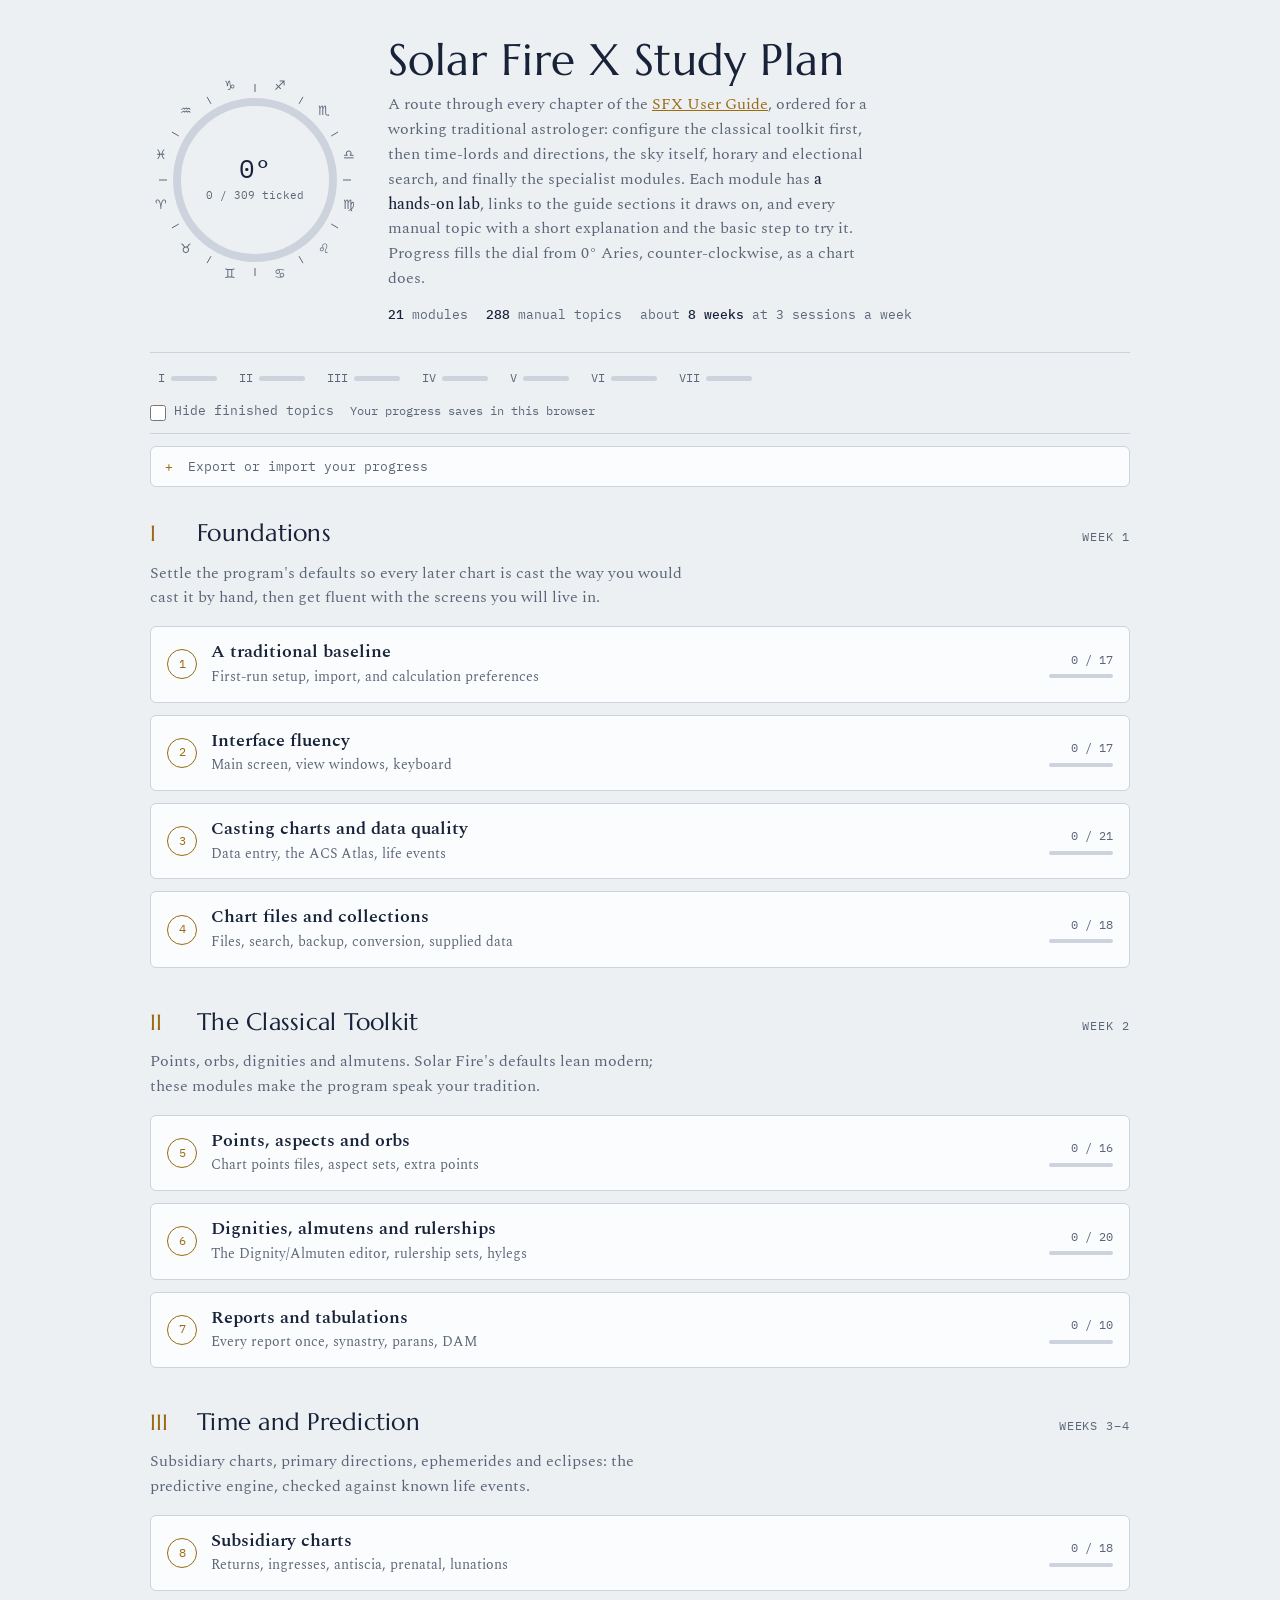
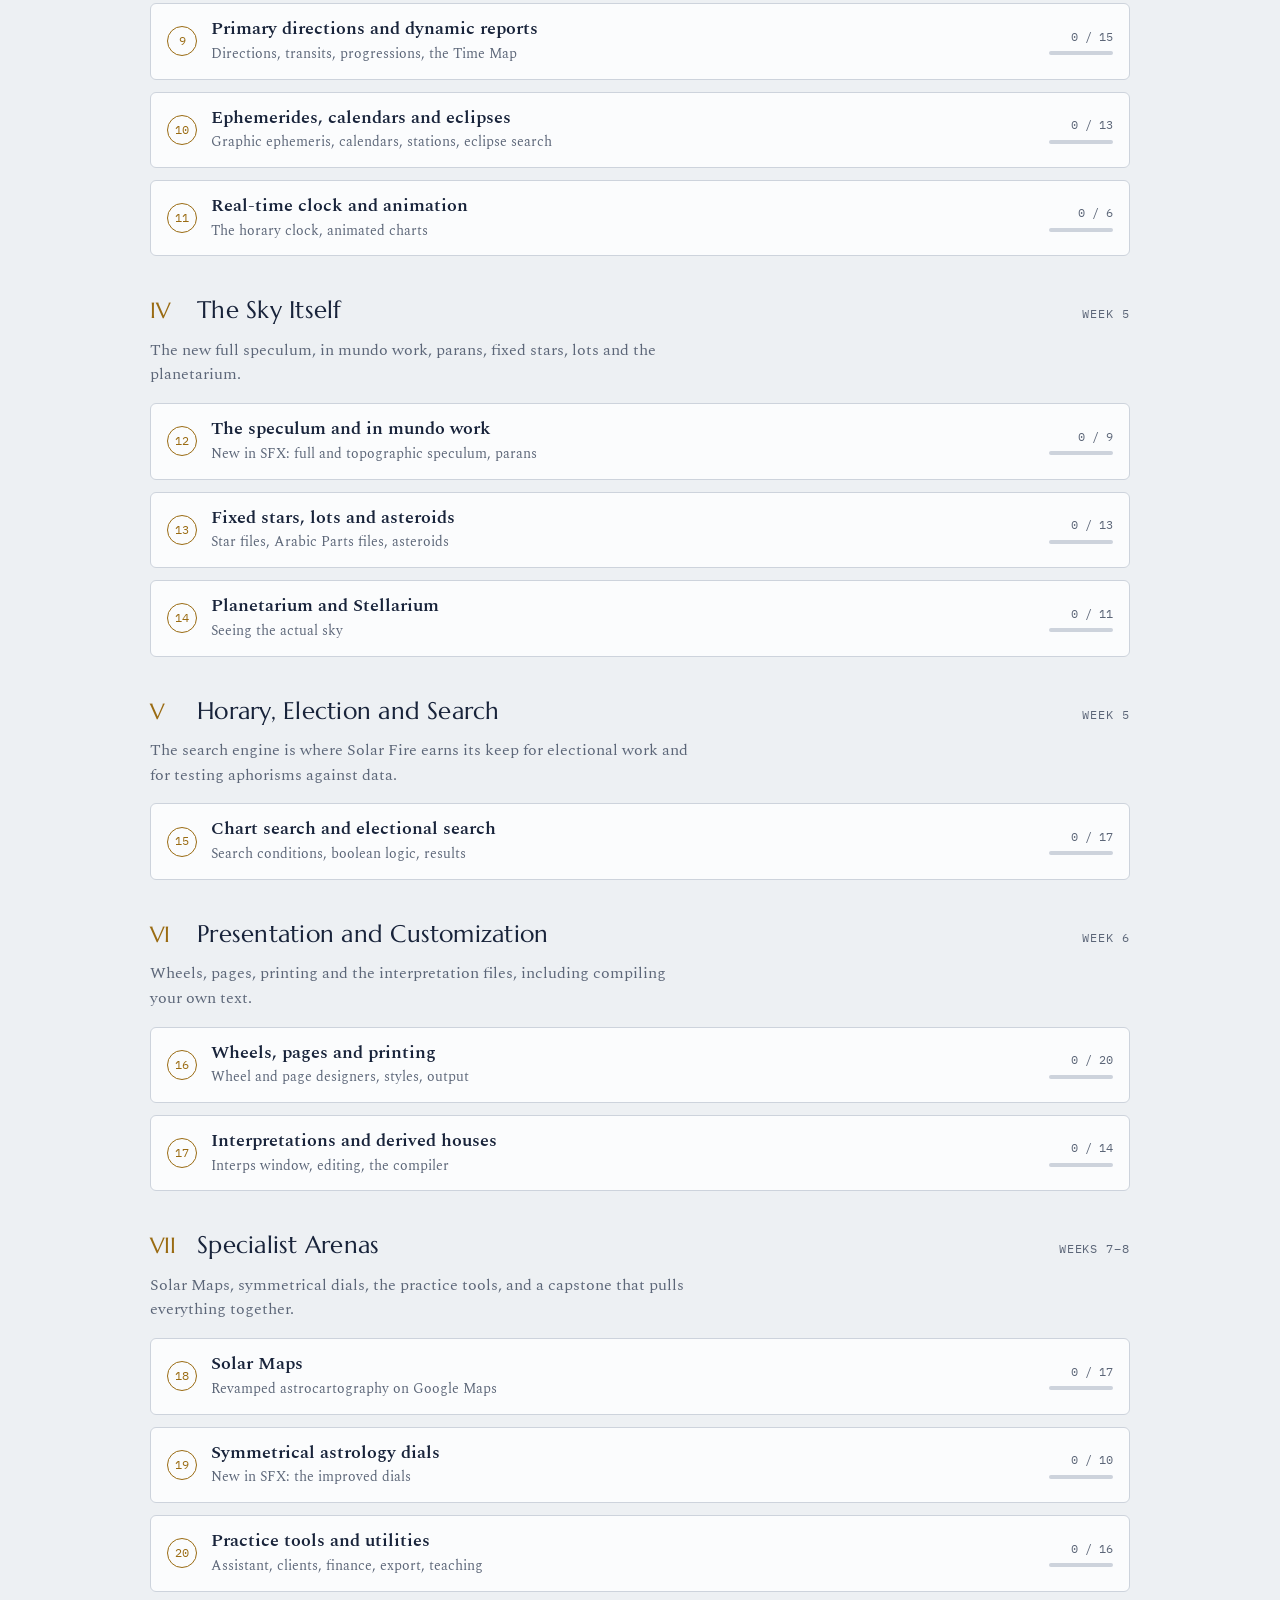
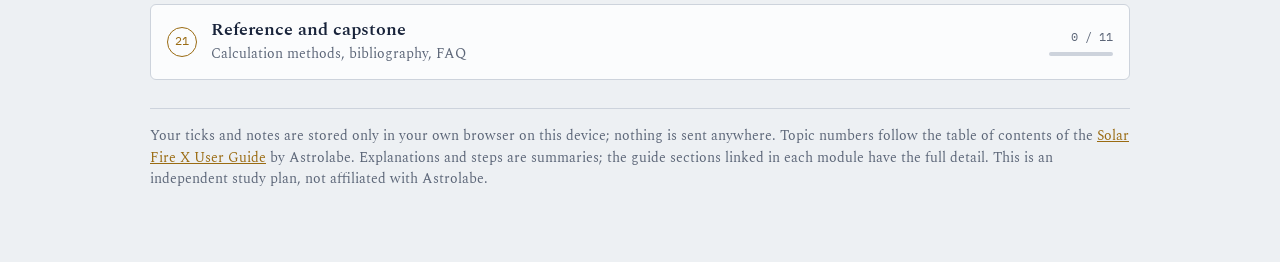
==== index.html @ 70c494f9 "Multi-select works via Cmd-click on Mac; add Speculum menu path Co-Authored-By: Claude Opus 5.5 <nor" ====
<!doctype html>
<html lang="en">
<head>
<meta charset="utf-8">
<meta name="viewport" content="width=device-width,initial-scale=1,viewport-fit=cover">
<meta name="description" content="A 21-module route through every chapter of the Solar Fire X manual, ordered for traditional astrologers, with labs and tick-off progress.">
<link rel="canonical" href="https://aamanlamba.github.io/solar-fire-x-study/">
<meta property="og:type" content="website">
<meta property="og:site_name" content="Solar Fire X Study Plan">
<meta property="og:title" content="Solar Fire X Study Plan">
<meta property="og:description" content="Every chapter of the Solar Fire X manual in 21 modules, ordered for traditional astrologers, with hands-on labs, a short explanation and the basic step for every topic, and tick-off progress.">
<meta property="og:url" content="https://aamanlamba.github.io/solar-fire-x-study/">
<meta property="og:image" content="https://aamanlamba.github.io/solar-fire-x-study/og-image.png">
<meta property="og:image:width" content="1200">
<meta property="og:image:height" content="630">
<meta property="og:image:alt" content="Solar Fire X Study Plan: a zodiac progress dial beside the title, with 21 modules, 7 phases, about 8 weeks.">
<meta name="twitter:card" content="summary_large_image">
<meta name="twitter:title" content="Solar Fire X Study Plan">
<meta name="twitter:description" content="Every chapter of the Solar Fire X manual in 21 modules, ordered for traditional astrologers, with hands-on labs, a short explanation and the basic step for every topic, and tick-off progress.">
<meta name="twitter:image" content="https://aamanlamba.github.io/solar-fire-x-study/og-image.png">
<title>Solar Fire X Study Plan</title>
<link rel="preconnect" href="https://fonts.googleapis.com">
<link rel="stylesheet" href="https://fonts.googleapis.com/css2?family=Marcellus&family=Spectral:ital,wght@0,400;0,500;0,600;1,400&family=IBM+Plex+Mono:wght@400;500&display=swap">
<style>
/* Layout: an observatory logbook. A dial header (progress shown as degrees of the zodiac), then seven phases of module cards, each with its lab and manual topics to tick. */
:root{
  --bg:#EDF0F3; --surface:#FBFCFD; --ink:#18233A; --muted:#5C6678; --line:#CDD3DC;
  --brass:#9A6B12; --brass-soft:#F2E6CC; --done:#2F6B4F; --done-soft:#DCEDE3;
  --f-display:"Marcellus","Cinzel","Trajan Pro",Georgia,serif;
  --f-body:"Spectral",Georgia,"Times New Roman",serif;
  --f-mono:"IBM Plex Mono",ui-monospace,Menlo,monospace;
}
@media (prefers-color-scheme: dark){:root:not([data-theme="light"]){
  --bg:#111724; --surface:#182033; --ink:#E4E8F0; --muted:#97A1B3; --line:#2B3650;
  --brass:#D9A84A; --brass-soft:#3A3020; --done:#6CC49A; --done-soft:#1D3A2E; color-scheme:dark}}
:root[data-theme="dark"]{
  --bg:#111724; --surface:#182033; --ink:#E4E8F0; --muted:#97A1B3; --line:#2B3650;
  --brass:#D9A84A; --brass-soft:#3A3020; --done:#6CC49A; --done-soft:#1D3A2E; color-scheme:dark}
*{box-sizing:border-box}
body{background:var(--bg);color:var(--ink);font-family:var(--f-body);font-size:16px;line-height:1.55;
  padding-left:max(16px,env(safe-area-inset-left,0px));padding-right:max(16px,env(safe-area-inset-right,0px));padding-block:28px 64px}
.wrap{max-width:980px;margin:0 auto;display:grid;gap:28px}
a{color:var(--brass)}
a:focus-visible,button:focus-visible,input:focus-visible,textarea:focus-visible,summary:focus-visible{outline:2px solid var(--brass);outline-offset:2px}
header.top{display:grid;grid-template-columns:auto 1fr;gap:28px;align-items:center}
@media (max-width:640px){header.top{grid-template-columns:1fr;justify-items:center;text-align:center}}
h1{font-family:var(--f-display);font-weight:400;font-size:clamp(30px,5vw,44px);line-height:1.1;margin:0 0 8px;text-wrap:balance;letter-spacing:.01em}
.lede{margin:0;color:var(--muted);max-width:60ch}
.lede strong{color:var(--ink);font-weight:500}
.dial{width:210px;height:210px;flex:none}
.dial text{font-family:var(--f-mono);fill:var(--ink)}
.dial .glyph{font-family:"Segoe UI Symbol","Apple Symbols","Noto Sans Symbols",var(--f-body);font-size:13px;fill:var(--muted)}
.meta{display:flex;flex-wrap:wrap;gap:8px 18px;margin-top:14px;font-family:var(--f-mono);font-size:12.5px;color:var(--muted)}
@media (max-width:640px){.meta{justify-content:center}}
.meta b{color:var(--ink);font-weight:500}
.toolbar{display:flex;flex-wrap:wrap;gap:10px;align-items:center;justify-content:space-between;border-top:1px solid var(--line);border-bottom:1px solid var(--line);padding-block:12px}
.phasebars{display:flex;flex-wrap:wrap;gap:6px}
.pb{display:flex;align-items:center;gap:6px;font-family:var(--f-mono);font-size:11.5px;color:var(--muted);text-decoration:none;padding:4px 8px;border-radius:4px}
.pb:hover{background:var(--surface)}
.pb .bar{width:46px;height:5px;background:var(--line);border-radius:3px;overflow:hidden}
.pb .bar i{display:block;height:100%;background:var(--brass);width:0}
.switch{display:flex;align-items:center;gap:8px;font-family:var(--f-mono);font-size:12.5px;color:var(--muted);cursor:pointer}
.switch input{accent-color:var(--brass);width:16px;height:16px}
.status{font-family:var(--f-mono);font-size:11.5px;color:var(--muted)}
section.phase{display:grid;gap:12px}
.phase-head{display:flex;align-items:baseline;gap:12px;flex-wrap:wrap}
.phase-head .roman{font-family:var(--f-display);color:var(--brass);font-size:22px;min-width:1.6em}
.phase-head h2{font-family:var(--f-display);font-weight:400;font-size:24px;margin:0;letter-spacing:.01em}
.phase-head .weeks{font-family:var(--f-mono);font-size:11.5px;color:var(--muted);text-transform:uppercase;letter-spacing:.08em;margin-left:auto}
.phase-intro{margin:-4px 0 4px;color:var(--muted);max-width:68ch}
details.mod{background:var(--surface);border:1px solid var(--line);border-radius:6px}
details.mod[data-complete="1"]{border-color:color-mix(in srgb,var(--done) 45%,var(--line))}
summary{list-style:none;cursor:pointer;display:grid;grid-template-columns:auto 1fr auto;gap:14px;align-items:center;padding:14px 16px}
summary::-webkit-details-marker{display:none}
.num{font-family:var(--f-mono);font-size:12px;color:var(--brass);border:1px solid var(--brass);border-radius:50%;width:30px;height:30px;display:grid;place-items:center}
details[data-complete="1"] .num{background:var(--done);border-color:var(--done);color:var(--surface)}
.stitle{min-width:0}
.stitle h3{margin:0;font-size:17.5px;font-weight:600;line-height:1.3}
.stitle p{margin:2px 0 0;font-size:14px;color:var(--muted)}
.count{font-family:var(--f-mono);font-size:12px;color:var(--muted);white-space:nowrap;text-align:right}
.count .mini{display:block;width:64px;height:4px;background:var(--line);border-radius:2px;margin-top:5px;overflow:hidden;margin-left:auto}
.count .mini i{display:block;height:100%;background:var(--done);width:0}
.body{padding:0 16px 18px 60px;display:grid;gap:16px}
@media (max-width:560px){.body{padding-left:16px}}
.why{margin:0;max-width:68ch}
.lab{background:var(--brass-soft);border-radius:5px;padding:12px 14px;display:grid;grid-template-columns:auto 1fr;gap:10px;align-items:start}
.lab input{margin-top:5px}
.lab .lt{font-family:var(--f-mono);font-size:11px;letter-spacing:.1em;text-transform:uppercase;color:var(--brass);display:block;margin-bottom:2px}
.lab label{cursor:pointer}
.guide{display:grid;gap:6px}
.guide .lt{font-family:var(--f-mono);font-size:11px;letter-spacing:.1em;text-transform:uppercase;color:var(--muted)}
.guide ul{list-style:none;margin:0;padding:0;display:flex;flex-wrap:wrap;gap:6px 8px}
.guide a{display:inline-flex;gap:6px;align-items:baseline;font-size:14px;color:var(--ink);text-decoration:none;border:1px solid var(--line);border-radius:4px;padding:3px 9px;background:var(--bg)}
.guide a:hover{border-color:var(--brass);color:var(--brass)}
.guide a .gn{font-family:var(--f-mono);font-size:11px;color:var(--brass)}
.topics{list-style:none;margin:0;padding:0;columns:2 360px;column-gap:32px}
.topics li{break-inside:avoid;display:grid;grid-template-columns:auto 1fr;gap:10px;align-items:start;padding:8px 0;border-top:1px solid var(--line)}
.topics .tt{font-weight:600;font-size:15px;line-height:1.35}
.topics .te{margin:3px 0 0;font-size:14.5px;line-height:1.45;color:var(--muted)}
.topics .ts{margin:5px 0 0;font-size:14px;line-height:1.45;color:var(--ink)}
.topics .ts b{font-family:var(--f-mono);font-weight:500;font-size:10.5px;letter-spacing:.1em;text-transform:uppercase;color:var(--brass);margin-right:6px}
.topics li[hidden]{display:none!important}
input[type=checkbox]{accent-color:var(--done);width:16px;height:16px;margin:4px 0 0;cursor:pointer;flex:none}
.topics .tn{font-family:var(--f-mono);font-size:11.5px;color:var(--muted);margin-right:6px;font-variant-numeric:tabular-nums}
.topics li.is-done .tt{color:var(--muted);text-decoration:line-through;text-decoration-color:var(--line)}
.topics li.is-done .te,.topics li.is-done .ts{opacity:.6}
.notes label{font-family:var(--f-mono);font-size:11px;letter-spacing:.1em;text-transform:uppercase;color:var(--muted);display:block;margin-bottom:4px}
.notes textarea{width:100%;min-height:64px;resize:vertical;font:inherit;font-size:15px;color:var(--ink);background:var(--bg);border:1px solid var(--line);border-radius:4px;padding:8px 10px}
.rowbtns{display:flex;gap:10px;flex-wrap:wrap}
button.ghost{font-family:var(--f-mono);font-size:12px;background:none;border:1px solid var(--line);color:var(--muted);border-radius:4px;padding:5px 10px;cursor:pointer}
button.ghost:hover{color:var(--ink);border-color:var(--muted)}
footer{color:var(--muted);font-size:14px;border-top:1px solid var(--line);padding-top:16px}
details.porter{background:var(--surface);border:1px solid var(--line);border-radius:6px;margin-top:-16px}
details.porter>summary{display:flex;gap:10px;align-items:center;padding:10px 14px;font-family:var(--f-mono);font-size:12.5px;color:var(--muted)}
details.porter>summary::before{content:"+";color:var(--brass);width:1em}
details.porter[open]>summary::before{content:"\2212"}
.porter-body{padding:4px 14px 16px;display:grid;gap:18px;grid-template-columns:repeat(auto-fit,minmax(260px,1fr))}
.porter-body h4{margin:0 0 4px;font-size:15px;font-weight:600}
.porter-body p{margin:0 0 10px;font-size:14px;color:var(--muted)}
.porter-body textarea{width:100%;min-height:72px;font-family:var(--f-mono);font-size:11.5px;color:var(--ink);background:var(--bg);border:1px solid var(--line);border-radius:4px;padding:8px;resize:vertical}
.porter-body input[type=file]{font-family:var(--f-mono);font-size:12px;color:var(--muted);max-width:100%}
button.solid{font-family:var(--f-mono);font-size:12px;background:var(--brass);border:1px solid var(--brass);color:var(--surface);border-radius:4px;padding:5px 12px;cursor:pointer}
.confirm{grid-column:1/-1;background:var(--brass-soft);border-radius:5px;padding:12px 14px;display:grid;gap:10px}
.confirm p{margin:0;color:var(--ink)}
.pmsg{grid-column:1/-1;font-family:var(--f-mono);font-size:12px;color:var(--done);min-height:1em;margin:0}
.pmsg.err{color:var(--brass)}
@media (prefers-reduced-motion:no-preference){.dial .arc{transition:stroke-dashoffset .6s ease}.mini i,.bar i{transition:width .4s ease}}
</style>
</head>
<body>

<div class="wrap">
  <header class="top">
    <svg class="dial" viewBox="0 0 210 210" role="img" aria-labelledby="dialT">
      <title id="dialT">Overall progress</title>
      <g id="ticks"></g>
      <circle cx="105" cy="105" r="78" fill="none" stroke="var(--line)" stroke-width="8"/>
      <circle class="arc" id="arc" cx="105" cy="105" r="78" fill="none" stroke="var(--brass)" stroke-width="8" stroke-linecap="butt"
        transform="matrix(-1 0 0 1 210 0)" stroke-dasharray="490.09" stroke-dashoffset="490.09"/>
      <text id="deg" x="105" y="103" text-anchor="middle" font-size="26">0°</text>
      <text id="cnt" x="105" y="124" text-anchor="middle" font-size="11" style="fill:var(--muted)">0 / 0</text>
    </svg>
    <div>
      <h1>Solar Fire X Study Plan</h1>
      <p class="lede">A route through every chapter of the <a href="https://alabe.com/SFXManual/index.html" target="_blank" rel="noopener">SFX User Guide</a>, ordered for a working traditional astrologer: configure the classical toolkit first, then time-lords and directions, the sky itself, horary and electional search, and finally the specialist modules. Each module has <strong>a hands-on lab</strong>, links to the guide sections it draws on, and every manual topic with a short explanation and the basic step to try it. Progress fills the dial from 0° Aries, counter-clockwise, as a chart does.</p>
      <div class="meta"><span><b id="mCount">21</b> modules</span><span><b id="tCount">0</b> manual topics</span><span>about <b>8 weeks</b> at 3 sessions a week</span></div>
    </div>
  </header>

  <div class="toolbar">
    <nav class="phasebars" id="phasebars" aria-label="Phases"></nav>
    <div style="display:flex;gap:16px;align-items:center;flex-wrap:wrap">
      <label class="switch" for="hideDone"><input type="checkbox" id="hideDone"> Hide finished topics</label>
      <span class="status" id="status">Loading saved progress…</span>
    </div>
  </div>

  <details class="porter" id="porter">
    <summary>Export or import your progress</summary>
    <div class="porter-body">
      <div>
        <h4>Export</h4>
        <p>Save your ticks and notes to a file, or copy them as text, to move them to another browser or device or keep a backup.</p>
        <div class="rowbtns"><button class="ghost" type="button" id="exFile">Download progress file</button><button class="ghost" type="button" id="exCopy">Copy as text</button></div>
        <textarea id="exText" readonly hidden aria-label="Progress as text"></textarea>
      </div>
      <div>
        <h4>Import</h4>
        <p>Choose a progress file, or paste progress text, from another browser.</p>
        <div style="display:grid;gap:10px">
          <input type="file" id="imFile" accept=".json,application/json,text/plain" aria-label="Choose a progress file">
          <textarea id="imText" placeholder="Or paste progress text here" aria-label="Paste progress text"></textarea>
          <div class="rowbtns"><button class="ghost" type="button" id="imLoad">Load pasted text</button></div>
        </div>
      </div>
      <div class="confirm" id="imConfirm" hidden>
        <p id="imSummary"></p>
        <div class="rowbtns"><button class="solid" type="button" id="imMerge">Merge with mine</button><button class="ghost" type="button" id="imReplace">Replace mine</button><button class="ghost" type="button" id="imCancel">Cancel</button></div>
      </div>
      <p class="pmsg" id="pmsg" role="status"></p>
    </div>
  </details>

  <main id="plan" style="display:grid;gap:36px"></main>

  <footer>Your ticks and notes are stored only in your own browser on this device; nothing is sent anywhere. Topic numbers follow the table of contents of the <a href="https://alabe.com/SFXManual/index.html" target="_blank" rel="noopener">Solar Fire X User Guide</a> by Astrolabe. Explanations and steps are summaries; the guide sections linked in each module have the full detail. This is an independent study plan, not affiliated with Astrolabe.</footer>
</div>

<script>
const BASE="https://alabe.com/SFXManual/";
// Guide sections, keyed by manual number
const SECTIONS={"2.3":["Encyclopedia","encyclopedia"],"3.1":["Installing Solar Fire","installing_solar_fire"],"3.2":["Importing Charts, Files and Settings","importing_charts_files_and_settings"],"3.3":["Finding Your Way Around Solar Fire","finding_your_way_around_solar_fire"],"4.2":["Casting a New Chart","casting_a_new_chart"],"4.3":["Places: Using the ACS Atlas","using_the_acs_atlas"],"4.4":["Viewing Charts, Grids and Pages","viewing_charts_grids_and_pages"],"4.5":["Using the View Chart Window","using_the_view_screen_features"],"4.6":["Manipulating Calculated Charts","manipulating_calculated_charts"],"4.7":["Saving Charts to a File","saving_charts_to_a_file"],"4.8":["Retrieving Charts From a File","retrieving_charts_from_a_file"],"4.9":["Manipulating Charts in Files","manipulating_charts_in_files"],"4.10":["Using the File Manager","using_the_file_manager"],"4.11":["Generating Chart Reports and Tabulations","generating_chart_reports"],"4.12":["Printing from Solar Fire","printing_from_solar_fire"],"4.13":["Changing Chart Options","changing_chart_options"],"4.14":["Working with Life Events","working_with_life_events"],"4.15":["Casting Subsidiary Charts","casting_subsidiary_charts"],"4.16":["Backing Up and Restoring Chart Files","backing_up_and_restoring_chart_files"],"4.17":["Entering Angles","entering_angles"],"5.1":["Using Calendars","using_calendars"],"5.2":["Using Dynamic Reports and Time Maps","using_dynamic_reports_and_time_maps"],"5.3":["Using the Graphic Ephemeris","using_the_graphic_ephemeris"],"5.4":["Real Time Clock and Animation","real_time_clock_and_animation"],"5.5":["Searching for Eclipses","searching_for_eclipses"],"6.1":["The Interps Menu","interps_menu"],"6.2":["Changing the Interpretation File","changing_the_interpretations_file"],"6.3":["Viewing Interpretations","viewing_interpretations"],"6.4":["Interpretations Reports","sending_an_interpretations_report_to_a_word_processor"],"6.5":["Editing Interpretations","editing_interpretations"],"7.1":["Appointments Manager","appointments_manager"],"7.2":["Teachers and Students","teachers_and_students"],"7.3":["Emailing Charts","emailing_charts"],"8.1":["Using Birthday Reminders","using_birthday_reminders"],"8.2":["Sabian Symbols","sabian_symbols"],"8.3":["Using the Astrologer's Assistant","using_the_astrologers_assistant_"],"8.4":["Generating an Ephemeris Listing","generating_an_ephemeris_listing_"],"8.5":["The Speculum","the-speculum"],"8.6":["Astrology and Finance","astrology_and_finance"],"8.7":["Viewing the Planetarium","viewing_the_planetarium"],"8.8":["Viewing Stellarium","viewing_stellarium"],"9.1":["Copying, Publishing and Sending Graphics","copying_publishing_and_sending_graphics"],"9.2":["Wheel Styles and Page Layouts","wheel_styles_and_page_layouts"],"9.3":["Changing Page Object Properties","editing_properties_of_objects_on_the_page"],"9.4":["Importing and Exporting Chart Files","converting_chart_files"],"9.5":["Chart Search and Electional Search","chart_search_and_electional_search"],"9.6":["Editing a Wheel Design File","editing_a_wheel_design_file"],"9.7":["Editing a Page Design File","editing_a_page_design_file"],"9.8":["Using the Utilities Menu","using_the_utilities_menu"],"9.9":["Viewing Astro-Locality Maps","viewing_astrolocality_maps"],"9.10":["Exporting Data to Text Files","exporting_data_to_text_files"],"9.11":["Interpretations Compiler","interpretations_compiler"],"9.12":["Format of the Orbital Elements File","format_of_the_orbital_elements_file"],"9.13":["Solar Maps","solar-maps"],"9.14":["Symmetrical Astrology","symmetrical-astrology"],"10.1":["Changing Preferences","changing_preferences"],"10.2":["Editing a Chart Points File","editing_a_chart_points_file"],"10.3":["Editing an Aspect Set","editing_an_aspect_set"],"10.4":["Editing a Color File","editing_a_color_file"],"10.5":["Changing Rulerships and Weightings","changing_rulerships_and_weightings"],"10.6":["Editing a User Defined Points File","editing_a_user_defined_points_file"],"10.7":["Editing an Extra Dynamic Points File","editing_an_extra_dynamic_points_file"],"10.8":["Editing an Extra Ring Points File","editing_an_extra_ring_points_file"],"10.9":["Editing an Asteroid File","editing_an_asteroid_file"],"10.10":["Editing an Arabic Parts File","editing_an_arabic_parts_file"],"10.11":["Editing a Fixed Stars File","editing_a_fixed_stars_file"],"10.12":["Editing a Dignity/Almuten File","editing_a_dignityalmuten_file"],"11.1":["Symbols and Abbreviations","symbols_abbreviations_"],"11.2":["Technical Details","technical_details"],"11.3":["Text and Data Supplied","text_and_data_supplied_with_solar_fire"],"11.4":["Bibliography","bibliography_"],"11.5":["Version Changes","version_changes"],"12.1":["FAQ: Missing midpoints in the dial","midpoints_are_missing_in_my_dial"],"12.3":["FAQ: Displaying all three Liliths","how_do_i_display_all_three_liliths"],"12.5":["FAQ: Search for declinations","search_for_declinations"]};
// For each guide page: e = what it is, s = the basic step
const NOTES={"first_run_setup_tasks":{"e":"On first launch SFX offers to check for updates and import charts and settings from an earlier version.","s":"Accept the prompts on first run. To do them later: Help > Visit Website for updates; Utilities > Import Charts, Files, and Settings."},"presetting_calculation_options":{"e":"Less common options (node type, parallax, Part of Fortune, progression and primary direction rates, Vulcan) live in Preferences, not the chart entry dialog.","s":"Preferences > Edit Settings, then review the Calculations, Progs/Dirns and Zodiac tabs before casting charts."},"setting_the_default_place":{"e":"The default place drives the Event Chart preview on the main screen and is the first guess when relocating charts.","s":"Click the Place box on the Date and Place bar of the main screen and pick a favorite place or look one up in the atlas."},"where_to_import_from":{"e":"The import dialog lists earlier Solar Fire installations it finds, and can also import from a zip file or another folder.","s":"Utilities > Import Charts, Files, and Settings; pick a source in Where to import from, or use Zip File Browse / Folder Browse. If the old files are in OneDrive or iCloud, first right-click the folder in Finder and choose Always Keep on This Device, or the import hangs at 0%."},"what_to_import":{"e":"Choose which kinds of files to bring across (chart files, settings, aspect sets, page designs and so on); each is marked for all users or advanced users.","s":"In the import dialog, click items in What to import individually, or use All On / All Off."},"import_options":{"e":"Decides what happens when an imported file has the same name as an existing one, such as renaming and keeping both.","s":"In the import dialog choose an import option; to treat items differently, import them one at a time with their own option."},"calculations":{"e":"The tab holding node type, Black Moon type, Part of Fortune formula, correction factors, void-of-course rule, Vulcan and polar MC handling.","s":"Preferences > Edit Settings > Calculations tab."},"lunar_node_type":{"e":"Choose true node (actual position) or mean node (smoothed formula) for every chart.","s":"Preferences > Edit Settings > Calculations tab > Lunar Node Type."},"part_of_fortune_type":{"e":"Choose the Fortune formula; 'Different Day/Night' reverses Sun and Moon for night charts, as in the ancient texts.","s":"Preferences > Edit Settings > Calculations tab > Part of Fortune Type. Applies to charts opened or cast afterwards."},"optional_correction_factors":{"e":"Turn on geocentric correction to latitude and parallax correction to the Moon (topocentric Moon).","s":"Preferences > Edit Settings > Calculations tab > Optional Correction Factors."},"void_of_course":{"e":"Sets which planets count when deciding if the Moon is void of course: modern (outer planets included) or traditional options.","s":"Preferences > Edit Settings > Calculations tab > Void Of Course; pick the rule that matches your practice."},"zodiac":{"e":"Default zodiac (tropical or a sidereal ayanamsa) and how it is applied to new charts.","s":"Preferences > Edit Settings > Zodiac tab."},"houses":{"e":"Default house system, how Asc/MC are shown, composite chart houses and when the default house system applies.","s":"Preferences > Edit Settings > Houses tab."},"places":{"e":"Favorite places, the current default place, timezone lookup at startup and which atlas to use.","s":"Preferences > Edit Settings > Places tab."},"saving_and_restoring_settings":{"e":"All program settings live in SOLFIREX.INI; you can save the current settings or restore the last saved ones at any time.","s":"Preferences > Save Settings to store them; Preferences > Restore Settings to go back to the last saved state."},"save_settings_on_exit":{"e":"When ticked, any settings you change are saved automatically when you quit.","s":"Preferences > Save Settings on Exit (a check mark shows it is on)."},"solar_fires_main_screen":{"e":"The main screen has a menu, toolbar, Date and Place bar, Current Settings panel, Current Chart Preview, Calculated Charts list and Planet bar.","s":"Identify each part on your screen; parts can be turned on or off from the Preferences menu."},"current_settings":{"e":"Shows the active points file, aspect set, zodiac and colors, and is a shortcut for changing them.","s":"On the main screen click any line in the Current Settings panel (e.g. Displayed Points) to choose a different file."},"calculated_charts":{"e":"The charts ready to use in this session; everything you view or report on is picked from here.","s":"Click a chart to make it current; Cmd-click to add more, or Cmd+A for all. On the Mac only the last-clicked chart shows a highlight, but the others are selected too."},"planet_bar":{"e":"Live positions of the ten main bodies plus lunar phase and eclipse information; retrograde planets show in red.","s":"Look along the bottom of the main screen; click a planet for more detail."},"shortcut_keys":{"e":"Function-key shortcuts for frequent commands: F2 new chart, F3 open chart, F4 progressed, F5 returns and ingresses, F6 harmonic, and more; Esc closes most windows.","s":"Try F2, F3 and F4 from the main screen (hold fn on a Mac keyboard), and Esc to leave the View Chart window. On the Mac, trust the shortcut shown beside each menu item over the guide."},"viewing_multiwheels_and_synastry_grids":{"e":"Dual wheels, bi- to quinqui-wheels and synastry grids show two or more charts together.","s":"View > BiWheel (or TriWheel, Synastry Grid…), then assign a chart to each position in the Chart Selection screen."},"viewing_a_single_chart_or_grid":{"e":"Any calculated chart can be shown as a wheel, an aspect grid, or both on one page.","s":"Select a chart in Calculated Charts, then View > Current Chart (or double-click it, or Opt+Cmd+C); View > Current Grid for the grid."},"viewing_pages":{"e":"Pages are free-form layouts combining charts and data that the standard views cannot show.","s":"View > Page Style Browser, choose a page layout, click OK and select the charts it needs."},"shortcuts_for_viewing_multiple_wheels_or_charts":{"e":"Selecting several charts first lets you open them all, or a biwheel, without extra selection screens.","s":"Select several charts in Calculated Charts, then View > Current Chart (Opt+Cmd+C) or View > BiWheel (Cmd+F2). Cmd-click selects several charts even though only the last one looks highlighted."},"view_menu":{"e":"Sets which page style each View menu item opens, so your preferred layout appears automatically.","s":"Preferences > Edit Settings > View tab; pick a page style for Current Chart, BiWheel and the others."},"using_the_page_topic_index":{"e":"The Page Style Browser lists every wheel and page layout by topic; you can preview, open, edit, or add your own categories.","s":"View > Page Style Browser; right-click (two-finger click on a Mac) a category to add or rename one; Edit… opens the Page Designer."},"adjusting_a_chart_to_a_new_time_or_date":{"e":"Rectify Assist steps a natal or event chart's date, time or angles while you watch the wheel change.","s":"In View Chart click Rectify, then use the arrows beside Date and Time, setting the step in Time Step Interval."},"entering_a_date":{"e":"Dates can be typed in almost any format and are converted on leaving the box; spin buttons step day, month or year.","s":"In New Chart Data Entry type the date, or use the three spin buttons to the right of the Date box."},"using_view_screen_buttons":{"e":"The View Chart window's buttons change charts, wheel style, aspects, points and more without leaving the display.","s":"In View Chart use Charts to swap charts and Wheel Style to change the wheel; ReDraw after changes."},"editing_the_toolbar_buttons":{"e":"The toolbar can be customized by adding, removing and reordering buttons.","s":"Preferences > Edit Toolbar (or double-click a blank part of the toolbar); select a button and click Add."},"direct_access_to_the_chart_opt":{"e":"Right-clicking a displayed page opens the Chart Options menu without returning to the main screen.","s":"In View Chart, right-click (two-finger click on a Mac) the page, change an option, then click ReDraw."},"viewing_panels_on_the_main_screen":{"e":"Toolbar, Date and Place bar, Current Settings panel and Planet bar can each be shown or hidden.","s":"Toggle each panel from the Preferences menu."},"casting_an_instant_chart_for_here_and_now":{"e":"Casts a chart for this moment at your default place, ideal for horary questions.","s":"In New Chart Data Entry click Now for the current time; click Restore to fill in the default place."},"the_new_chart_data_entry_dialog_box":{"e":"The dialog where natal or event details and chart options are entered; it opens pre-filled with the last chart or the default place.","s":"Chart > New (F2)."},"presetting_calculation_options2_":{"e":"Node type, Part of Fortune formula and similar options cannot be set in New Chart Data Entry, so set them before casting.","s":"Preferences > Edit Settings > Calculations."},"selecting_a_house_system":{"e":"Choose the house system for this chart; the startup default is set in Preferences.","s":"In New Chart Data Entry pick from the House System drop-down."},"entering_location_details":{"e":"Place, country or state, time zone, latitude and longitude, typed by hand or filled in from the atlas.","s":"Tick Auto Lookup and type the place name; Restore fills the default place; the Place drop-down lists recent and favorite places."},"selecting_an_event_type":{"e":"Labels a chart (natal, event, horary and so on) instead of 'Unspecified'; other parts of SFX use the label to show information appropriately.","s":"In New Chart Data Entry choose from the Event Type drop-down."},"entering_a_source_description":{"e":"A short note explaining the source rating, such as 'Birth certificate'.","s":"Type it in the Data Source box of New Chart Data Entry."},"entering_a_time_zone":{"e":"Accepts standard zone abbreviations, an offset from UT, Local Mean Time or Local Apparent Time.","s":"Click Zone to pick from the Time Zone Selection screen, or type an abbreviation or UT offset into the Zone box."},"using_the_acs_atlas":{"e":"The built-in ACS Atlas finds places with their historical time-zone and daylight-saving changes.","s":"In New Chart Data Entry click Place, find the location in the ACS Atlas dialog, then OK to copy it back."},"selecting_a_coordinate_system":{"e":"Geocentric or heliocentric positions; heliocentric planets are placed on geocentric houses unless you choose the neutral 0° Aries house system.","s":"In New Chart Data Entry choose from the Coordinate System drop-down."},"editing_a_calculated_chart":{"e":"Copy-and-edit or edit-and-replace a natal or event chart already in the Calculated Charts list.","s":"Select the chart, then Chart > Edit > Copy and Edit Chart; change the details and click OK."},"toggling_zodiac_or_node_type":{"e":"Switch a calculated chart between tropical and sidereal, or true and mean node, without re-entering it.","s":"Select the chart, then Chart > Edit > Toggle Chart Zodiac or Chart > Edit > Toggle Lunar Node."},"adding_a_new_place2":{"e":"Add your own locations to the atlas so they look up with the correct time-zone history.","s":"In the ACS Atlas dialog click Add/Del Places, then Add New; 'Same as nearest location' copies its time-zone rules."},"entering_a_source_rating":{"e":"An optional Rodden-style code recording how reliable the date and time are.","s":"Choose a rating from the Source Rating drop-down in New Chart Data Entry, or type a code."},"entering_life_events":{"e":"Any number of dated life events can be stored with a chart, ready for progressions, directions and animation.","s":"In New Chart Data Entry click Life Events… and add events in the editing window."},"cloning_charts":{"e":"Keeps a copy of a chart wheel open in its own window while you work in reports elsewhere.","s":"Select one chart in Calculated Charts, then Chart > Clone."},"saving_charts_to_a_file":{"e":"Saves calculated charts (any type except multiple composites) into a chart database file for later sessions.","s":"Select the charts in Calculated Charts, then Chart > Save to File."},"working_with_life_events":{"e":"Life events stay linked to the natal chart, so you can cast transits or progressions for them without retyping. Requires an SFv6/v7-format chart file.","s":"Edit events via Life Events… on the chart's entry dialog; pick them later from the pop-up list when casting subsidiary charts."},"dates":{"e":"How two-digit years are read and which calendar style (Julian/Gregorian) dates display in.","s":"Preferences > Edit Settings > Dates tab."},"choosing_chart_data_columns_to_display":{"e":"Choose, order and size the columns shown in the chart database list.","s":"In Chart > Open, right-click (two-finger click) the column headers to open Choose Columns; Show/Hide and Move Up/Down."},"entering_angles":{"e":"Angles (orbs, ayanamsas, return angles) can be typed as degrees-minutes-seconds or as decimal degrees.","s":"Wherever an angle is asked for, type e.g. 8 30 or 8.5."},"adding_or_editing_chart_comments":{"e":"Permanent notes attached to a saved chart, shown whenever it is highlighted.","s":"In Chart > Open select the chart, click in the Comments box (or Edit…), type, then Save."},"chart_file_limitations":{"e":"A chart file holds about 64,000 charts; keep each to a few thousand for good performance.","s":"Plan separate files (e.g. Nativities, Horaries, Mundane) rather than one large file."},"moving_charts":{"e":"There is no move command: charts are moved by copying then deleting.","s":"In Chart > Open copy the charts to the other file, then delete them from the original."},"searching_all_chart_files":{"e":"Finds charts by name across every chart file in the current chart folder.","s":"In Chart > Open click Charts > Search All Files, type part of the name, then OK."},"performing_an_advanced_search_for_chart_details_or_astrological_criteria":{"e":"Searches chart files by chart details or astrological conditions using the full Chart Search engine.","s":"In Chart > Open click Advanced Search."},"using_the_file_manager":{"e":"The common dialog used for every file type (chart files, points, aspect sets, star files, wheel styles…) to select, create, copy, rename or delete files.","s":"Open any file choice, e.g. Chart Options > Displayed Points, and try Create, Copy and Rename."},"merging_chart_files":{"e":"Combine chart files from different computers into one.","s":"Chart > Open, click File (top left), select the destination file, then Merge to open the Chart Merge Utility and pick the files to merge in."},"converting_charts":{"e":"Runs the conversion between the chosen source and destination formats.","s":"In the Chart Conversion Utility set Import From, Save To and Options, then click Convert."},"backing_up_and_restoring_chart_files":{"e":"Chart files can't be rebuilt if lost, so back them up regularly, ideally to an external drive.","s":"Utilities > Backup Chart Files… (or Backup All User Files…) and choose a destination."},"chart_files_you_can_import_from_":{"e":"Imports from older Solar Fire versions, Solar Maps, Solar Writer, JigSaw, Nova and ASCII files.","s":"Check which format your old data is in before converting."},"chart_files_you_can_export_to":{"e":"Exports to older Solar Fire formats, JigSaw and flexibly defined ASCII files.","s":"Use ASCII export when you want charts in a spreadsheet or another program."},"charts":{"e":"Chart saving and importing options, including Auto Chart Save and conversion to the SFv6/v7 format.","s":"Preferences > Edit Settings > Charts tab."},"chart_data":{"e":"Over 2,000 rated charts are supplied (Clifford, Australian and Scholfield collections), rated with the Rodden system.","s":"Chart > Open and browse the supplied chart files."},"displayed_points":{"e":"A named file listing which planets and points appear in charts, grids and reports.","s":"Chart Options > Displayed Points, then select, edit or create a set in the File Manager."},"displayed_transiting_points":{"e":"Points to hide when a chart is shown as transits in a multiwheel; switch off only those you don't want.","s":"Chart Options > Displayed Transiting Points."},"the_scholfield_collection":{"e":"About 1,200 charts collected by Sy Scholfield, filed by category (Politics, Royalty, Literature and so on).","s":"Chart > Open and select one of the Scholfield category files."},"the_clifford_data_compendium":{"e":"Birth data of 500 well-known people, many carefully sourced and some previously unpublished.","s":"Chart > Open and select the file clif2000."},"extra_ring_points":{"e":"An extra ring in the wheel for midpoints, fixed positions, stars, Arabic Parts, asteroids, prenatal lunations and more.","s":"Chart Options > Extra Ring Points; choose a set, or edit or create one."},"aspect_set":{"e":"A named file of which aspects are on and their orbs; used for charts, grids, reports and dynamic reports.","s":"Chart Options > Aspect Set, then select, edit or create a set in the File Manager."},"aspected_points":{"e":"Which points have aspect lines drawn; can differ from the displayed points so some points show without aspects.","s":"Chart Options > Aspected Points."},"aspect_highlighting_and_filtering":{"e":"Highlights aspects by orb, styles applying and separating aspects differently, and filters lines by orb, harmonic or point, all while viewing a chart.","s":"Chart Options > Aspect Highlighting and Filtering…"},"editing_an_aspect_set":{"e":"Switch aspects on or off and set their orbs within an aspect set file.","s":"Chart Options > Aspect Set, select the file, click Edit; select an aspect and set its orbs; Restore switches an aspect on."},"editing_an_extra_ring_points_file":{"e":"Choose what goes in the extra ring: fixed positions, midpoints, asteroids, stars, Arabic Parts, extra bodies, prior lunations, eclipses and nodes.","s":"Chart Options > Extra Ring Points, select or create a file, click Edit and add points to Selected Points."},"points":{"e":"The order in which planets are listed in reports, tabulations and grids.","s":"Preferences > Edit Settings > Points tab; Move Point Up/Down, or Reset to Default."},"editing_a_user_defined_points_file":{"e":"Up to 50 extra points (such as lots or stars) shown in the main ring alongside the planets; None.ptu turns them off.","s":"Chart Options > Displayed User-Defined Points, then add points to Selected Points."},"selecting_stars_arabic_parts_asteroids_extra_bodies":{"e":"Adds a set of stars, parts, asteroids or extra bodies as extra points in a dynamic report.","s":"In Dynamic Reports Selection open Select Extra Points, click > beside the type and choose a file."},"selecting_advanced_options":{"e":"Advanced aspect options: orb types beyond the luminary/other split, and your own user-defined aspects.","s":"While editing an aspect set click Advanced, then choose an orb type or add an aspect."},"editing_a_chart_points_file":{"e":"The six point files (displayed, transiting, aspected and so on) each list which points are switched on.","s":"Chart Options > (point type), select the file, click Edit; move points between Selected and Unselected."},"selecting_fixed_positions":{"e":"Adds a fixed zodiacal degree as an extra point in a dynamic report.","s":"In Select Extra Radix Points type the position (e.g. 4 Pi 27 32) in Position to Add, then Add."},"selecting_midpoints":{"e":"Adds chosen midpoints as extra points in a dynamic report.","s":"In Select Extra Points pick the first point on the left and the second on the right, then click On."},"editing_a_dignityalmuten_file":{"e":"Defines how SFX scores essential dignities and almutens for the Horary report, Essential Dignities object, hylegs and more.","s":"Utilities > Dignity/Almuten Editor, then open an existing .alm file."},"selecting_point_modifiers":{"e":"For each point in an almuten, use its own position or derived ones such as its dispositor.","s":"In the Dignity/Almuten Editor choose a modifier for each selected point."},"editing_dignity_scores":{"e":"The score awarded for rulership, exaltation, triplicity, term, face and the debilities.","s":"In the Dignity/Almuten Editor click an item in the Dignity Scoring list and change its value."},"diurnal_applicability":{"e":"Whether a definition applies to day charts, night charts or both.","s":"In the Dignity/Almuten Editor tick Diurnal Charts and/or Nocturnal Charts."},"selecting_points":{"e":"The points summed in an almuten calculation: chart points, house cusps, the prenatal syzygy and other derived positions.","s":"In the Dignity/Almuten Editor click Selected Points and choose in the Summation Point Selection dialog."},"calculation_types":{"e":"Degree Dignities scores a planet at its own degree; Almuten finds the planet with most dignity over a set of points.","s":"In the Dignity/Almuten Editor choose Degree Dignities or Almuten under Calculation Type."},"manipulating_files":{"e":"Open, save, save as and create dignity definition (.alm) files.","s":"In the Dignity/Almuten Editor use File > Open, Save, Save As or New."},"triplicities":{"e":"Choose Ptolemy, Lilly or Dorothean triplicity rulers.","s":"In the Dignity/Almuten Editor click Options and set Triplicity Type."},"adding_a_new_definition_to_the_list":{"e":"Add a fresh definition, or duplicate an existing one, within a dignity file.","s":"In the Dignity/Almuten Editor use Edit > Add New Definition, or select one and Edit > Paste Definition."},"terms":{"e":"Choose Ptolemaic (Chaldean, as in Lilly) or Egyptian terms.","s":"In the Dignity/Almuten Editor click Options and set Term Type."},"rulerships_associations":{"e":"The planet–sign relationships SFX uses by default, with notes on where astrologers disagree.","s":"Compare the table with your own scheme before editing rulerships."},"weightings":{"e":"Point weightings drive the mode and element balances in the Chart Analysis report and interpretations.","s":"Utilities > Edit Rulers/Weightings and adjust the weighting values."},"editing_rulerships":{"e":"Each rulership level (e.g. Old, Modern, Esoteric) can be renamed and its sign rulers changed; you could rename 'Old' to 'Traditional'.","s":"Utilities > Edit Rulers/Weightings; pick a Level Number, then a sign, and choose its rulers."},"changing_rulerships":{"e":"Choose which rulership set (Modern, Old, Esoteric) interpretation texts use for decanates, house rulers, dispositors and rays.","s":"In the Interpretations window choose a set from the Rulerships menu."},"descriptions_of_the_tabulations":{"e":"Ready-made collections of page objects (stations, parans, dignities and more) for the selected chart.","s":"Browse the list to see what each tabulation shows, then open the ones you will use."},"synastry_reports":{"e":"Text reports comparing two charts.","s":"Reports > Synastry, choose the two charts, then click Reports."},"omarbonatti":{"e":"Like Bonatti/Lehman, but the Sun or Moon can be hyleg only if aspected by one of its rulers.","s":"Uses the second definition in HYLEG.ALM, which you can edit."},"chart_hylegs":{"e":"SFX computes the hyleg by several traditional methods, in a report and as a page object.","s":"Compare the methods' results for the same chart."},"ptolemy":{"e":"Ptolemy's method always yields a hyleg; Omar's and Bonatti's may not.","s":"Uses the third and fourth definitions in HYLEG.ALM (Ptolemy triplicities and terms by default)."},"ashtkoot_reports":{"e":"The Vedic eight-factor compatibility score (out of 36), based on the two sidereal Moons.","s":"Select two charts in Calculated Charts, then Reports > Ashtkoot Compatibility."},"dignities_ancient":{"e":"Page objects for traditional work: planetary sect, essential dignities, almutens, planetary periods and more.","s":"Add them to a page in the Page Designer; choose a dignity file to control terms and scoring."},"bonattilehman":{"e":"Hyleg by Bonatti as presented by Lee Lehman: traditional rulers, Dorothean triplicities, Egyptian terms, 8/5/3° cusp offsets.","s":"Uses the first definition in HYLEG.ALM, which you can edit."},"descriptions_of_the_reports":{"e":"What each report contains, from Chart Analysis (positions, declinations, azimuths, aspect patterns) onward.","s":"Read through the list, then open the reports themselves with Reports > Current Chart."},"reports_for_a_single_chart":{"e":"The Chart Report screen lets you choose, browse, edit and print any report for one chart, with a modulus for sorted and midpoint reports.","s":"Select a chart, then Reports > Current Chart (or Reports in View Chart); pick a report from the list at top right."},"report_options":{"e":"Choose which paran types (rising, setting, culminating, anti-culminating) the fixed star paran report includes.","s":"Reports > Parans to Use, and tick or untick each type."},"parans2":{"e":"Parans can be shown as local clock times, LST angles or LST times.","s":"Preferences > Edit Settings > Misc tab > Parans."},"midpoint_trees":{"e":"Two options controlling how midpoint trees are built in reports and page objects.","s":"Preferences > Edit Settings > Misc tab > Midpoint Trees."},"the-developmental-age-method":{"e":"Glenn Perry's method, new in SFX: each natal planet stands for a period of life, giving a timeline different from transits or progressions.","s":"The guide doesn't give a menu path; it sits with the chart reports, so look in the report list under Reports > Current Chart."},"selecting_a_base_chart":{"e":"Most subsidiary charts need a base chart, picked from the Calculated Charts in each subsidiary dialog; an unsuitable choice greys out OK.","s":"In any subsidiary chart dialog, choose from the Base Chart list."},"casting_a_combined_chart":{"e":"Composite, Davison relationship, coalescent, or a group composite of up to 15 charts.","s":"Chart > Combined, choose the Chart Type to Generate, then select the base charts."},"casting_an_harmonic_transform_antiscia_or_analogue_chart":{"e":"Harmonic, harmonic age, arc transform, antiscia, contra-antiscia, longitude equivalent and other transform charts from any chart.","s":"Chart > Harmonic/Transform (F6), choose the Chart Type to Generate and the base chart."},"casting_a_transiting_progressed_or_directed_chart":{"e":"Progressed, directed or transit charts for any natal chart; as a subsidiary chart you can pull in stored life events and apply precession.","s":"Chart > Tran/Prog/Dirn (F4), choose the chart type and base chart, then enter the date."},"casting_a_return_ingress_or_transit_chart":{"e":"Solar, lunar, planetary and asteroid returns, partial and harmonic returns, ingresses, and transits to any point.","s":"Chart > Return (F5), choose the Chart Type to Generate and the base chart, then the location (natal or other)."},"casting_a_prenatal_chart":{"e":"Conception charts (two methods), other prenatal epochs, and deriving a natal chart from a conception date.","s":"Chart > Prenatal, choose the chart type and base chart."},"casting_a_lunar_phase_or_eclipse_chart":{"e":"Progressed and transiting lunar phases, lunar phase returns and family charts, and eclipses chosen from a list.","s":"Chart > Lunar Phase, then choose the chart type and search date."},"casting_a_risingsetting_chart":{"e":"A chart for the moment a planet rises, sets, culminates or anti-culminates, visually or geometrically.","s":"Chart > Rising/Setting, choose the chart type, then a base chart or a date and place."},"prenatal_charts":{"e":"Background on why charts before birth are used, and the schools behind them.","s":"Read before casting prenatal charts."},"casting_a_vedic_chart":{"e":"Vedic and divisional charts, which require a sidereal zodiac (Lahiri is the common default).","s":"Chart > Vedic, then choose the chart type and a sidereal base chart."},"return_charts":{"e":"Returns are to the same zodiacal point as the base chart (tropical or sidereal) unless precession-corrected.","s":"Decide whether you want precessed returns before casting."},"primary_directions_in_solar_fi":{"e":"SFX offers Primary Mundane, Primary Zodiacal and Primary van Dam directions, using Placidian mundane positions after Makransky.","s":"Dynamic > Transits & Progressions, then choose a primary method from the Directions menu."},"progressed_charts":{"e":"How mean progressions and progressed angles are calculated.","s":"Check the angle method in Preferences > Progs/Dirns before relying on progressed angles."},"antiscia_and_contraantiscia_charts":{"e":"Mirror images of each planet about the Cancer–Capricorn axis (antiscia) or the Aries–Libra axis (contra-antiscia).","s":"Cast via Chart > Harmonic/Transform; read tight conjunctions with natal points."},"jaynes_prenatal_charts":{"e":"Charles Jayne's 16 prenatal epochs, one for each planet including six hypotheticals.","s":"Cast via Chart > Prenatal and choose a Jayne type."},"casting_a_locality_or_relocated_chart":{"e":"Relocated charts (same moment, new place) plus geodetic and Johndro locality charts.","s":"Chart > Locality, choose Relocated (or Geodetic/Johndro) and the base chart, then OK."},"baileys_prenatal_charts":{"e":"E.H. Bailey's prenatal epoch methods; you can adjust the number of lunar cycles for premature births.","s":"Cast via Chart > Prenatal and choose a Bailey type."},"using_dynamic_reports_and_time_maps":{"e":"Dynamic reports list transits, progressions and directions to a radix chart; the Time Map shows them graphically.","s":"Dynamic > Transits & Progressions; Dynamic > Full Transit Header toggles the long report header."},"longitude_equivalent_of_declination_charts":{"e":"Converts each point's declination into the ecliptic longitude with that declination.","s":"Cast via Chart > Harmonic/Transform."},"generating_a_dynamic_report":{"e":"Choose the radix chart (and optionally an alternate radix for cross-chart work), period, points and event types.","s":"Dynamic > Transits & Progressions; pick the Dynamic Radix Chart and options, then generate."},"time_map":{"e":"A graphical timeline of the report's events; lines can be deleted or rearranged.","s":"In the dynamic report click Time Map."},"description_of_report_layout":{"e":"A header (radix, points, aspects, events, period) above the list of events.","s":"Use Glyphs in Report Style switches between glyphs and names."},"viewing_a_dynamic_interpretations_report":{"e":"Sends interpretations for every event to your word processor.","s":"In the dynamic report click Interps Report."},"saving_and_deleting_selections":{"e":"Named selections store every option on the dynamic report screen for reuse.","s":"Click Save Selection and name it; highlight a saved one and press Delete to remove it."},"progression_day_type":{"e":"Base secondary and tertiary progressions on the solar day or a sidereal cycle.","s":"Preferences > Edit Settings > Progs/Dirns tab > Progression Day Type."},"automated_date_options":{"e":"Lets a saved selection start from today's date or the radix date automatically.","s":"Click Date Options… in Dynamic Report Selection."},"progsdirns":{"e":"Angle progression type, day type, user progression and direction rates, primary direction rate and relocation.","s":"Preferences > Edit Settings > Progs/Dirns tab."},"rate_for_primary_directions":{"e":"The key for primary directions: Ptolemy (1 year per degree), Naibod, solar arc and other options.","s":"Preferences > Edit Settings > Progs/Dirns tab > Rate for Primary Directions."},"item_info":{"e":"Detail on a report line: interpretations, all hits of the same transit and full names of stars, parts or asteroids.","s":"Select a line in the dynamic report and click Item Info (or double-click it)."},"primary_direction_references":{"e":"Further reading: Makransky, Gansten, Kolev and Brady.","s":"Use these to check SFX's method against the literature."},"calendar_information":{"e":"Each calendar day shows the time zone, the Moon's sign and ingress, and the selected transits, progressions and directions.","s":"Dynamic > Calendar; switch Day, Week or Month from the calendar's View menu."},"directed_charts":{"e":"Zodiacal directions add one arc (solar arc or another chosen key) to every point, keeping the natal aspects.","s":"Choose the direction method in the dynamic report or Tran/Prog/Dirn dialog."},"gardening_calendar":{"e":"Calendar gardening advice by lunar phase and the Moon's element.","s":"In Dynamic > Calendar open Preferences > Edit Settings… and tick Show Gardening Times."},"setting_calendar_preferences":{"e":"Choose which transits, progressions, directions and other events the calendar lists; settings are remembered.","s":"In the Calendar screen choose Preferences > Edit Settings…"},"setting_ephemeris_options":{"e":"Period, time zone, zodiac, coordinates, node type and points for a printed ephemeris.","s":"Dynamic > Ephemeris Generator, then set the options."},"exporting_calendar_events":{"e":"Copy the calendar image, or send events to an external calendar.","s":"In the Calendar use Export > Copy/Send Image, or Export > Send Calendar Events."},"choosing_ephemeris_options":{"e":"The radix chart (and optional alternate chart), saved selections, period, modulus and points for a graphic ephemeris.","s":"Dynamic > Graphic Ephemeris, pick the Dynamic Radix Chart and options."},"viewing_and_printing_the_graphic_ephemeris":{"e":"View, print, queue for printing or copy the graphic ephemeris.","s":"In Graphic Ephemeris Selection click OK to view, or Queue to add it to the print queue."},"viewing_the_ephemeris":{"e":"The ephemeris builds in a grid you can browse and print.","s":"In the Ephemeris Generator click Start; Stop halts it; Print sends it to the printer."},"eclipses2":{"e":"Eclipse data comes from Fred Espenak's NASA eclipse tables.","s":"Reference only."},"searching_for_eclipses":{"e":"List eclipses by type or Saros series, cast eclipse charts, and find eclipses aspecting a chart.","s":"Dynamic > Eclipse; tick eclipse types, and tick the chart option to find eclipses hitting a chart's points."},"stations":{"e":"How close to a station a planet must be to count as stationary (by time, distance or other measure), and showing an 'S' on wheels.","s":"Preferences > Edit Settings > Stations tab; tick Show Stations with \"S\"."},"eclipses_prefs":{"e":"Use the exact new or full moon time, or the time of maximum eclipse, for eclipse calculations.","s":"Preferences > Edit Settings > Eclipses tab."},"how_to_set_up_animations":{"e":"A real-time astrological clock for your default place, or animated charts for any chart.","s":"Dynamic > Real Time Clock; or select a chart and Dynamic > Animate Chart…, then Clock or Animation."},"now_button_precision":{"e":"Whether Now fills in the time to the minute or to the second.","s":"Preferences > Edit Settings > Misc tab > Now Button Precision."},"exporting_animated_charts":{"e":"Send the animated chart at its current moment to Calculated Charts or a fixed View Chart page.","s":"In the animation click Export > To Calculated Chart List, or To Fixed Page…"},"selecting_alternative_chart_types":{"e":"In an animated multiwheel, each ring can be transits, a fixed base chart, secondary progressions or another method.","s":"Choose a method per chart position in the animation's chart selection dialog."},"how_to_control_the_animation":{"e":"Step the animation forward or back, or jump to a stored life event.","s":"With Animation selected (top right), use the step controls; Events jumps to a life event."},"general-description-of-in-mund":{"e":"In mundo means measuring a body's real position relative to the observer's horizon and meridian rather than along the ecliptic.","s":"Read before using the speculum."},"the-topographic-speculum":{"e":"Position tables for the Topocentric house system of Page and Polich.","s":"Use it if you work with Topocentric houses."},"the-speculum":{"e":"New in version X: a full speculum of off-ecliptic positions and natal parans, with paran synastry between two charts.","s":"View > Speculum."},"the-full-speculum":{"e":"A table of right ascension, declination and other coordinates for each planet, the classical aid for in mundo work.","s":"Open the speculum for a nativity and read across each planet's row."},"uses-of-the-full-speculum":{"e":"How to use oblique ascension, semi-arcs and proportional positions from the speculum for in mundo directions.","s":"Work through the guide's Uranus example with your own chart."},"the-paran---general-descriptio":{"e":"A paran is when two bodies cross the angles (horizon or meridian) at the same moment.","s":"Read before the paran comparison pages."},"paran-comparison-":{"e":"Inter-chart parans: when factors of two charts hit the angles together, acting like an aspect.","s":"Use it for synastry or natal-to-event work."},"how-to-use-paran-synastry-":{"e":"Example: if one person's Moon culminates while the other's Sun rises, their luminaries are linked in mundo.","s":"Run paran synastry on two related charts and compare with ordinary synastry."},"using_more_asteroids":{"e":"SFX can use thousands of asteroids from Swiss Ephemeris or Pottenger files; keep selections to about a thousand per file.","s":"In the asteroid editor choose the Swiss Ephemeris or Pottenger option to find asteroid files."},"editing_an_asteroid_file":{"e":"Seven asteroids are always available as chart points; others are chosen in user asteroid files (standard.ast holds 45).","s":"Chart Options > Files > Asteroids File, select a user file and click Edit."},"editing_an_arabic_parts_file":{"e":"Define Arabic Parts as A+B−C formulas for parts reports and page objects.","s":"Chart Options > Files > Arabic Parts, select a file, then Edit."},"merging_a_file":{"e":"Append all entries from another Solar Fire star file.","s":"In the Fixed Star Editor choose File > Merge."},"editing_star_information":{"e":"Type over a star's data, add or delete entries and set its constellation.","s":"In the Fixed Star Editor use Add or Delete, and edit the boxes directly."},"arabic_parts":{"e":"Several parts files are supplied, including Allparts.arp (from Nova) and Moreparts.arp (150 parts).","s":"Open them in the Arabic Parts editor to see the formulas."},"fixed_stars_data_and_text":{"e":"BRADY.FST holds 50 stars with Bernadette Brady's interpretations, best used with the Star Parans report.","s":"Select BRADY.FST as your star file and run the Star Parans report."},"sorting_the_file":{"e":"Re-sort a star file by any of several orders.","s":"In the Fixed Star Editor choose Edit > Sort."},"changing_the_date":{"e":"Star positions are shown for today unless you change the date, e.g. to see them precessed to a birth.","s":"In the Fixed Star Editor choose Edit > Change Date."},"creating_a_new_file":{"e":"Start an empty star file to fill yourself or by merging.","s":"Open the editor via Chart Options > Files > Fixed Stars > Edit, then File > New."},"asteroids":{"e":"Ephemerides for over 1,000 asteroids (1500–2100) are included; more can be added from Astrodienst.","s":"Select the AstGlyphs asteroid file to get glyphs for user-defined or extra-ring points."},"dwarf_planets":{"e":"Ceres, Pluto, Haumea, Makemake and Eris are available as dwarf planets.","s":"Add them through your points files if you want them shown."},"choosing_the_coordinate_system":{"e":"Show the planetarium sphere in equatorial, ecliptical or local horizon coordinates.","s":"View > Planetarium, then pick from the coordinate system drop-down."},"viewing_stellarium":{"e":"Opens any calculated chart's sky in Stellarium, the free 3D planetarium (install it first).","s":"Select a chart in Calculated Charts, then View > Stellarium."},"choosing_the_view_direction":{"e":"Look along the equator or ecliptic, or toward either pole.","s":"In the Planetarium choose from the view direction drop-down."},"choosing_the_view_heading":{"e":"Turn the view through 360°; the heading is shown at top right.","s":"Drag the horizontal scroll bar at the bottom of the Planetarium."},"viewing_a_constellation":{"e":"Highlights a constellation's stars in red if it is visible in the current view.","s":"Pick it from the Constellation drop-down in the Planetarium."},"choosing_a_star":{"e":"Highlight a star from the list, or click near a planet to find its nearest star.","s":"Select from the Star List, or click on the sphere."},"viewing_information_about_a_star":{"e":"A star's full data, including its rising, culminating and setting times for the day.","s":"Select it in the Star List and click Info, or double-click near it."},"printing_the_planetarium":{"e":"Prints the current view on a full page.","s":"Click Print in the Planetarium."},"viewing_stars_in_the_planetarium":{"e":"Shows the stars of a particular star file in the planetarium.","s":"In the Fixed Star Editor choose View > All Stars; or select the star file first, then View > Planetarium in Solar Fire."},"animating_the_planetarium":{"e":"Rotates the view continuously; it does not change the date or time.","s":"Use the play forward and play backward buttons; Stop halts it."},"chart_search":{"e":"Finds every chart in one, several or all chart files that meets your astrological conditions.","s":"Chart > Chart Search (or Find… > Chart Search in the Chart Database); choose which files to search."},"electional_search":{"e":"Finds periods between two dates when your conditions are all met, for a given location.","s":"Dynamic > Electional Search; set the start and end dates and location, then add conditions."},"in_house":{"e":"Condition for a point (or its ruler, almuten or antiscion) in a house; e.g. 'Traditional ruler of the 5th above the horizon'.","s":"In the search dialog choose In House, then the point, modifier and house."},"in_sign":{"e":"Condition for a point, or its ruler, almuten or antiscion, in a sign or group of signs.","s":"Choose In Sign, then the point, modifier and sign."},"coordinates":{"e":"Condition on longitude, speed, latitude, right ascension, declination, azimuth or altitude; two conditions make a range.","s":"Choose Coordinates, then point, coordinate type, comparison and value."},"in_aspect":{"e":"Condition for an aspect between two points, with modifiers such as applying only, separating only or partile.","s":"Choose In Aspect, then the two points, the aspect and an aspect modifier."},"in_phase":{"e":"Condition on the phase between two points, e.g. Moon in the first half of its cycle with the Sun (waxing).","s":"Choose In Phase, then the two points and the phase."},"consideration":{"e":"Traditional considerations such as the Moon void of course, using your chosen void-of-course rule.","s":"Choose Consideration and pick the one you want."},"in_dignity":{"e":"Condition on a point's essential dignity or debility.","s":"Choose In Dignity, then the point, modifier and dignity."},"working_with_the_results_of_a_chart_search":{"e":"Matching charts appear as they are found; you can preview each one.","s":"Tick Preview and click a result; Stop halts the search."},"combining_search_conditions_with_boolean_logic":{"e":"Combine conditions with AND, OR, NOT and brackets.","s":"Highlight a condition and use Not, And/Or, or the bracket button."},"midpoint":{"e":"Condition on contacts between midpoints, with modulus and orb.","s":"Choose Midpoint, then the points, modulus and orb."},"saving_and_restoring_lists_of_search_conditions":{"e":"Save a list of conditions to a file to reuse it later.","s":"Click Save to File and name it; restore it later from file."},"aspect_pattern":{"e":"Search for aspect patterns using the current aspect set's orbs and a chosen point set.","s":"Choose Aspect Pattern; View Patterns… previews each shape."},"wheel_styles_and_dial_styles":{"e":"Choose which wheel or dial design is used for single, bi-, tri- and other wheel displays.","s":"Click Wheel Styles (or Dial Styles), or use the Wheel Styles option for each chart combination."},"proportional_houses":{"e":"Show houses at their true sizes rather than equal segments.","s":"Chart Options > Display Options > Proportional Houses; ReDraw any open chart."},"working_with_the_results_of_an_electional_search":{"e":"Matching time periods appear as found; preview the chart for any of them.","s":"Tick Preview and click a result; Stop halts the search."},"multiwheel_superimposition":{"e":"How charts line up in a multiwheel: zodiacal (normal), or aligned by a chosen point to make inter-chart aspects easier to see. Switch back to Zodiacal afterwards.","s":"Find Multiwheel Superimposition among the Chart Options settings; leave it on Zodiacal (Normal) for everyday use."},"editing_properties_of_objects_on_the_page":{"e":"Change a wheel's, grid's or table's properties in place without opening the Page Designer.","s":"Right-click (two-finger click on a Mac) the object in View Chart and choose Properties of…"},"search_for_declinations":{"e":"FAQ: find parallels and contra-parallels in one chart, or search many charts for them.","s":"In View Chart click Reports > Tabulations > Declinations; for many charts use Chart Search with a Coordinates condition."},"color_schemes":{"e":"Colors for aspects, points, glyphs, sign fills and background, set separately for screen and printer.","s":"Chart Options > Color Scheme."},"fonts":{"e":"Choose text fonts for screen and printer, and a base size for printed reports.","s":"Chart Options > Fonts."},"house_expansion":{"e":"Widens crowded houses so planets don't spill into the next house.","s":"Chart Options > Display Options > House Expansion; ReDraw any open chart."},"wheel_styles_and_page_layouts":{"e":"Overview of wheel styles and pages, including the decanate/face ruler wheel.","s":"In View Chart click Wheel Style and choose DecRuler.wh1 to see face rulers."},"editing_the_design_properties":{"e":"Every part of a wheel design (circles, signs, aspects, house lines) is an object with properties you can change.","s":"In the Wheel Designer pick an object from the drop-down, click a property and set its value."},"copying_publishing_and_sending_graphics":{"e":"Copy any chart display or graphic ephemeris to the clipboard, a file in several formats, or an email attachment.","s":"In View Chart click Copy, then choose the destination and format in Copy Image To."},"adding_a_new_circle":{"e":"A wheel or dial design can have up to 10 circles.","s":"In the Wheel Designer choose Edit > Add Circle and click at the radius you want."},"using_the_batch_print_queue":{"e":"Queue charts and reports, each with its own display options, and print them all later in one go.","s":"Click Queue in a Print dialog to add items; View > Start Print Queue prints them."},"adding_a_new_chart":{"e":"A wheel design can hold up to four charts, each between two circles.","s":"In the Wheel Designer choose Edit > Add Chart and click between two circles."},"editing_a_color_file":{"e":"Colors for points, aspects, sign glyphs and sign fills, each kept in its own file.","s":"Chart Options > (the Colors option), select a file, then Edit."},"the_editing_process":{"e":"In the Page Designer every item on the page is an object; select it to edit its properties.","s":"Open the Page Designer with Utilities > Page Designer (or Edit in the Page Style Browser), then click an object and edit its properties."},"general_description_of_the_properties":{"e":"What page and object properties mean, such as data lines, fonts and the chart labels shown when choosing charts.","s":"Use as a reference while editing in the Page Designer."},"using_the_print_dialog_box":{"e":"Print now, add to the batch queue, change printer settings, or choose color/greyscale or black.","s":"Choose the color option, then Print, Queue or Cancel."},"changing_the_interpretations_file":{"e":"Choose which interpretation file is used for each category of text.","s":"Interps > Interpretations Files, pick the type and click Select; or File > Open in the Interpretations Window."},"glyphs":{"e":"Choose alternative glyphs for Capricorn, Pluto, Neptune, Uranus and Eris.","s":"Preferences > Edit Settings > Glyphs tab."},"browsing_the_interpretations":{"e":"Browse every interpretation and definition for the current mode and information type without leaving the window.","s":"In the Interpretations Window use the drop-down lists to move between items."},"general_description_of_the_objects":{"e":"The kinds of page object: captions, wheels, grids, planets, signs, houses, aspects, dignities and ancient, balances, graphical and Vedic.","s":"Browse the list to see what you can place on a page."},"interps_menu":{"e":"The central menu for viewing interpretations, full and synastry reports, and choosing interpretation files.","s":"Open the Interps menu on the main screen; View opens the Interpretations Window."},"selecting_information_types":{"e":"Switch between the kinds of interpretation text (planets in signs, houses, aspects, decanates and more).","s":"In the Interpretations Window choose from the Info menu."},"interps":{"e":"Which word processor opens interpretation reports, and whether they use Rich Text Format.","s":"Preferences > Edit Settings > Interps tab (or Interps > Word Processor Options)."},"viewing_a_full_interpretations_report":{"e":"A complete interpretations report for a chart, or a synastry report for two, opened in your word processor.","s":"Interps > Full Report, tick the categories, then View."},"derived-houses":{"e":"Turn the chart so any planet or the Ascendant starts at a house cusp of your choice.","s":"Double-click a planet to open its interpretation and use the Make Me A Cusp box."},"decompiling":{"e":"Turns a compiled interpretations (.int) file back into editable text (.def).","s":"In the Interpretations Window choose File > Edit Interpretations, open a file, then File > Decompile."},"changing_the_display_options":{"e":"Keep the Interpretations Window on top, maximize it, or change its font.","s":"Use the Options menu in the Interpretations Window."},"editing_text":{"e":"Edit the interpretation text for any combination directly; changes save as you move on.","s":"In the Interpretations Editor choose the Interpretation Type and combination, then type."},"input_file_layout":{"e":"How a .def text file is laid out; the easiest guide is a decompiled supplied file.","s":"Decompile a supplied file and study its comment, directive, keyword and text lines."},"running_the_compiler":{"e":"Compiles your edited .def text into the .int file Solar Fire reads.","s":"Set the output file, then click Compile."},"changing_scoring_of_balances":{"e":"How quadrant, hemisphere, element and mode balances are scored, with optional weightings.","s":"In the Interpretations Editor choose Edit > Scoring of Balances."},"introducing-the-major-astro-ma":{"e":"Solar Maps now works online with Google Maps (or other map sources), with deep zoom and pop-up interpretations.","s":"Make sure you're online; zoom with the mouse or the + and − controls; use the I button for interpretations."},"the-main-solar-maps-window":{"e":"The title bar shows the chart and lines displayed; the Chart menu holds chart and line options.","s":"Start Solar Maps with View > Solar Maps (or the globe icon) and explore its menus."},"relocating-charts":{"e":"A relocated chart keeps the natal positions but uses a new place's angles and houses.","s":"In Solar Maps pick a city from the atlas, or use the airplane tool and click the map."},"astro-locality-mapping-and-ast":{"e":"Astro*Carto*Graphy shows where on Earth each planet would be on the horizon or meridian.","s":"Display a natal chart in Solar Maps and read its MC/IC/rising/setting lines."},"local-space-astrology2":{"e":"Michael Erlewine's local space: lines drawn along each planet's azimuth from the birthplace.","s":"In Solar Maps choose the Local Space line type for a chart."},"transits_-progressions-and-cy2":{"e":"Map the lines of transits, progressions or directions to see how they move over time.","s":"Cast a subsidiary chart in Solar Maps and display its lines."},"geodectic-(mundane)-charts":{"e":"Projects the zodiac onto bands of longitude (0° Aries at Greenwich), after Sepharial and Johndro.","s":"In Solar Maps choose Chart > Zodiac."},"eclipse-paths":{"e":"Paths of all solar eclipses from 1801 to 2200, with their Saros series and other data.","s":"In Solar Maps choose an eclipse from the Eclipse menu (or Eclipse button); Clear Eclipse removes it."},"plotting-tracks-and-events":{"e":"Plot storms, earthquakes or journeys alongside a chart's planetary lines.","s":"In Solar Maps choose Track > Open Track Collection File…"},"viewing-a-local-horizon-chart":{"e":"A compass wheel showing the azimuth of each planet and star from the chart's location.","s":"In Solar Maps choose Chart > View Local Horizon Chart."},"selecting-custom-paran-lines":{"e":"Turn individual paran lines on or off by clicking line crossings on the map.","s":"Choose the Paran tool (asterisk, far right of the toolbar) and click intersections; see Charts > Displayed Lines…"},"maps":{"e":"Choosing, saving and controlling maps, and setting line options.","s":"In Solar Maps use Map > New Map, Select Map, or Save Map As."},"fixed-stars":{"e":"Show fixed stars on maps: 36 common stars, about 300 supplied, or your own.","s":"Open a star file from the Stars menu, then select the stars to display."},"displaying-transiting_-directe":{"e":"Show transiting, progressed or solar arc lines against the natal angles.","s":"In Solar Maps choose Chart > Subsidiary Chart… and pick the chart type."},"opening-the-symmetry-screen":{"e":"The Symmetry screen is the new home of the symmetrical and Uranian dials; chart options are disabled while a chart is in Symmetry mode.","s":"View > Symmetry, the Symmetry toolbar icon, or Symmetry in the View Chart window's right panel."},"reports":{"e":"Solar Maps reports: map parans, local parans, city directions and relocation interpretations.","s":"Select or cast the chart in Solar Maps first, then open a report from the Solar Maps menus."},"using_dials_and_pointers":{"e":"Switch any displayed chart between wheel, dial and Symmetry views; move the pointer and set a midpoint orb.","s":"In View Chart choose from the Wheels/Dials drop-down just above Wheel Style."},"viewing_astrolocality_maps":{"e":"What Solar Maps does: world maps, planetary lines, local space, day/night shading, eclipse paths and measurements.","s":"Select a natal chart, then View > Solar Maps; Help in Solar Maps gives more."},"what-you-see-on-the-screen":{"e":"The dial sits in the center with controls down the left side (Home, Realtime, Dynamic, Synastry, TNP, Refl/Hse and more).","s":"Open the Symmetry screen and try each button on the left."},"dial-movement-controls":{"e":"Toggle between the 90° and 360° dials and choose what the up/down arrows move: the pointer or the dynamic material.","s":"Use the 90°/360° Dial button and the Dial Pointer Function drop-down below it."},"settings-marquees_-formulas-at":{"e":"Information marquees show the pointer formula and whether the solar arc is locked.","s":"Click the L button to lock the solar arc while you change the time."},"simple-dial-movement":{"e":"Rotate the dial like a protractor while planets stay fixed; clicking a planet lines the pointer up with it.","s":"Click or drag on the dial, use the mouse wheel, or the up/down arrows at lower left."},"making-a-midpoint-and-a-3-fact":{"e":"Drag one planet onto another to form a midpoint, or onto a third to build a three-factor sensitive point.","s":"Hover until the cursor becomes a hand, then click-drag from one factor to the other and release."},"midpoints_are_missing_in_my_dial":{"e":"FAQ: missing midpoints usually mean the dial's modulus or orb is wrong.","s":"Check the dial modulus and the midpoint orb setting."},"using_the_astrologers_assistant_":{"e":"Records a sequence of tasks (a macro) and replays it on whichever charts are selected.","s":"Click the Astrologer's Assistant button, then Record; do the tasks, Stop, and save the list."},"advanced-dial-techniques":{"e":"Use the dial to create ingresses, returns, multiple equal-house systems and trackable dynamic formulas.","s":"Hold Ctrl and drag a planet onto the red pointer arrow to make an ingress; Home returns to the original chart."},"jaynes_directions":{"e":"A worked task list merging solar arc, ascendant arc and vertex arc directions, direct and converse, into one report.","s":"Follow the steps with the Astrologer's Assistant recording."},"examples_of_recording_task_lists":{"e":"Ready examples: progressed composite, a triwheel with current progressions and transits, and Jayne's directions.","s":"Record one of them yourself to learn the Assistant."},"appointments_manager":{"e":"Store clients and appointments, record sessions, and send reminders, group emails and receipts.","s":"Open the Appointments menu."},"teachers_and_students":{"e":"A teacher saves their settings to a zip file that students load to match the teacher's setup.","s":"Tick 'I am an astrology teacher' in Preferences > Edit Settings; the Teacher and Student items are on the Utilities menu."},"emailing_charts":{"e":"Send chart files or chart data by email, directly with a MAPI email program or as files to attach.","s":"Chart > Send Charts by Email…"},"using_birthday_reminders":{"e":"Save birthday reminders for people whose charts you have; SFX can check for upcoming ones each day.","s":"Select a chart, then Chart > Add to Birthday Reminders."},"using_the_export_chart_data_dialog":{"e":"Choose the point types, data types and header lines to export as text.","s":"Select charts, then Chart > Export Charts as Text."},"sabian_symbols":{"e":"Sabian symbols appear in interpretations and in the Sabian Oracle.","s":"Double-click a planet's degree in View Chart for its symbol; View > Sabian Oracle for the oracle."},"astrology_and_finance":{"e":"Introduction to financial astrology, financial charts and intraday trading.","s":"Read the section pages for background."},"using_the_utilities_menu":{"e":"The Utilities menu is customizable: add, remove or reorder items, including your own programs.","s":"Utilities > Assign to Menu opens the menu editor."},"tools_to_assist_financial_astrology":{"e":"Which SFX tools help with financial work: transits to first-trade charts, the calendar, phases and eclipses, declinations.","s":"Try a dynamic report or graphic ephemeris against a first-trade chart."},"available_fields":{"e":"Every field you can include in an exported text record (name, date parts, zone, longitude and so on).","s":"Pick the fields when defining an ASCII export format."},"format_of_the_orbital_elements_file":{"e":"The editable file defining bodies listed in the Other Bodies (Extra Bodies) report.","s":"See the report via Reports > Current Chart, then the Extra Bodies report."},"solar_fire_files_and_folders":{"e":"Where program files, common files (such as Swiss Ephemeris) and your user files and settings are stored.","s":"Locate your Solar Fire User Files folder; that is what to back up."},"changes-from-version-9-to-vers":{"e":"New in X: Mac version, rebuilt Solar Maps, improved dials, the speculum, multiple charts on a map, the Developmental Age Method and the Blackwell Database.","s":"Use it as a checklist of new features to explore."},"autorun":{"e":"Runs an Astrologer's Assistant task list every time SFX starts, e.g. today's transits around your chart.","s":"Preferences > Edit Settings > Autorun tab; Select a task file, or Clear."},"house_cusps_and_chart_angles":{"e":"House cusps and angles (including equatorial ascendant, vertex, co-ascendant and polar ascendant) are accurate except for Delta-T uncertainty in old charts.","s":"Reference only."},"symbols_abbreviations_":{"e":"Glyphs and abbreviations for signs, chart points and aspects.","s":"Reference only."},"predictive_astrology":{"e":"Suggested reading on transits, returns and progressions.","s":"Reference only."},"calculation_methods":{"e":"Index of how SFX calculates planets, progressions, directions, returns, transforms, prenatal charts and hylegs.","s":"Read the pages for the techniques you use."},"encyclopedia":{"e":"Nicholas deVore's Encyclopedia of Astrology, updated by Astrolabe.","s":"Help > Encyclopedia."},"how_do_i_display_all_three_liliths":{"e":"FAQ: showing Black Moon Lilith, asteroid Lilith and Dark Moon Lilith together.","s":"Chart Options > Displayed Points, Edit, and move Black Moon into Selected Points; the FAQ page covers adding the other two."},"medieval_classical_astrology":{"e":"Reading list including Dorotheus, Lilly, Lehman, Hand, Ptolemy and Omar of Tiberias.","s":"Reference only."},"locality_charts":{"e":"How geodetic angles are derived from location alone, by longitude or right ascension.","s":"Reference only."}};
const sectionKey=num=>{const p=num.split(".");return p.length>=2?p[0]+"."+p[1]:p[0]};
const PHASES=[
 {id:"I",title:"Foundations",weeks:"Week 1",intro:"Settle the program's defaults so every later chart is cast the way you would cast it by hand, then get fluent with the screens you will live in."},
 {id:"II",title:"The Classical Toolkit",weeks:"Week 2",intro:"Points, orbs, dignities and almutens. Solar Fire's defaults lean modern; these modules make the program speak your tradition."},
 {id:"III",title:"Time and Prediction",weeks:"Weeks 3–4",intro:"Subsidiary charts, primary directions, ephemerides and eclipses: the predictive engine, checked against known life events."},
 {id:"IV",title:"The Sky Itself",weeks:"Week 5",intro:"The new full speculum, in mundo work, parans, fixed stars, lots and the planetarium."},
 {id:"V",title:"Horary, Election and Search",weeks:"Week 5",intro:"The search engine is where Solar Fire earns its keep for electional work and for testing aphorisms against data."},
 {id:"VI",title:"Presentation and Customization",weeks:"Week 6",intro:"Wheels, pages, printing and the interpretation files, including compiling your own text."},
 {id:"VII",title:"Specialist Arenas",weeks:"Weeks 7–8",intro:"Solar Maps, symmetrical dials, the practice tools, and a capstone that pulls everything together."}
];
// [manual number, title, page slug]
const MODULES=[
{n:1,ph:"I",title:"A traditional baseline",sub:"First-run setup, import, and calculation preferences",
 why:"Set node type, Part of Fortune formula, void-of-course rule, house system and zodiac once, then save them as a named settings file you can switch to in one click.",
 lab:"Configure a 'Traditional' settings file (your house system, day/night-reversing Fortune, your void-of-course definition, mean or true node). Save a second 'Modern' set. Cast one nativity under each and note every difference on screen.",
 t:[["3.1.3","First run setup tasks","first_run_setup_tasks"],["3.1.4.4","Setting the default place","setting_the_default_place"],["3.1.4.5","Pre-setting calculation options","presetting_calculation_options"],["3.2.1","Import: where to import from","where_to_import_from"],["3.2.2","Import: what to import","what_to_import"],["3.2.3","Import options","import_options"],["10.1.3.1","Preferences: Calculations","calculations"],["10.1.3.1.1","Lunar node type","lunar_node_type"],["10.1.3.1.2","Part of Fortune type","part_of_fortune_type"],["10.1.3.1.3","Optional correction factors","optional_correction_factors"],["10.1.3.1.4","Void of Course","void_of_course"],["10.1.3.3","Preferences: Zodiac","zodiac"],["10.1.3.4","Preferences: Houses","houses"],["10.1.3.12","Preferences: Places","places"],["10.1.1","Saving and restoring settings","saving_and_restoring_settings"],["10.1.2","Save settings on exit","save_settings_on_exit"]]},
{n:2,ph:"I",title:"Interface fluency",sub:"Main screen, view windows, keyboard",
 why:"Most of SFX's power is two clicks deep. Learn the main-screen panels, the View Chart window buttons and the shortcut keys so the program gets out of the way.",
 lab:"Put your six most-used commands on the toolbar. Cast a horary for now, open it, click Rectify, set Time Step Interval to 1 minute and step the time forward, watching the Ascendant degree and the Moon's aspects change. Then click one chart in Calculated Charts and Cmd-click three more (only the last click shows a highlight, but all are selected) and choose View > Current Chart (Opt+Cmd+C) to open a wheel for each. Finally view one chart in a different layout from View > Page Style Browser.",
 t:[["3.3.3","Solar Fire's main screen","solar_fires_main_screen"],["3.3.3.4","Current settings panel","current_settings"],["3.3.3.6","Calculated charts list","calculated_charts"],["3.3.3.7","Planet bar","planet_bar"],["3.3.5.2","Shortcut keys","shortcut_keys"],["4.4.1","Viewing a single chart or grid","viewing_a_single_chart_or_grid"],["4.4.2","MultiWheels and synastry grids","viewing_multiwheels_and_synastry_grids"],["4.4.3","Viewing pages","viewing_pages"],["4.4.4","The Page Topic Index","using_the_page_topic_index"],["4.4.5","Shortcuts for multiple wheels","shortcuts_for_viewing_multiple_wheels_or_charts"],["4.5.1","View screen buttons","using_view_screen_buttons"],["4.5.2","Adjusting a chart to a new time or date","adjusting_a_chart_to_a_new_time_or_date"],["4.5.4","Direct access to Chart Options","direct_access_to_the_chart_opt"],["10.1.4","Editing the toolbar buttons","editing_the_toolbar_buttons"],["10.1.5","Panels on the main screen","viewing_panels_on_the_main_screen"],["10.1.3.7","Preferences: View menu","view_menu"]]},
{n:3,ph:"I",title:"Casting charts and data quality",sub:"Data entry, the ACS Atlas, life events",
 why:"Historical and horary work lives or dies on time zones, LMT, calendar style and source ratings. SFX records all of it with the chart.",
 lab:"Cast a pre-1883 chart in LMT and a pre-1582 chart, checking Julian versus Gregorian entry. Give each a Rodden rating, source note and two life events. Clone one and toggle zodiac and node type.",
 t:[["4.2.1","Pre-setting calculation options","presetting_calculation_options2_"],["4.2.2","New Chart data entry dialog","the_new_chart_data_entry_dialog_box"],["4.2.3","Instant chart for here and now","casting_an_instant_chart_for_here_and_now"],["4.2.5","Entering a date","entering_a_date"],["4.2.7","Entering location details","entering_location_details"],["4.2.8","Entering a time zone","entering_a_time_zone"],["4.2.10","Selecting an event type","selecting_an_event_type"],["4.2.11","Selecting a house system","selecting_a_house_system"],["4.2.13","Selecting a coordinate system","selecting_a_coordinate_system"],["4.2.14","Entering a source rating","entering_a_source_rating"],["4.2.15","Entering a data source","entering_a_source_description"],["4.2.17","Entering life events","entering_life_events"],["4.3","Places: the ACS Atlas","using_the_acs_atlas"],["4.3.1","Adding or deleting places","adding_a_new_place2"],["4.6.1","Editing a calculated chart","editing_a_calculated_chart"],["4.6.2","Toggling zodiac, node or coordinates","toggling_zodiac_or_node_type"],["4.6.5","Cloning charts","cloning_charts"],["4.14","Working with life events","working_with_life_events"],["4.17","Entering angles","entering_angles"],["10.1.3.10","Preferences: Dates","dates"]]},
{n:4,ph:"I",title:"Chart files and collections",sub:"Files, search, backup, conversion, supplied data",
 why:"The bundled collections, including the new Blackwell Database of sourced historical charts, are a research library. Set up a file structure you will keep for years.",
 lab:"Create files for Nativities, Horaries, Mundane and Elections. Run an advanced search across all files for charts meeting an astrological criterion. Back everything up and confirm the restore works.",
 t:[["4.7","Saving charts to a file","saving_charts_to_a_file"],["4.8.1","Choosing chart data columns","choosing_chart_data_columns_to_display"],["4.8.3","Searching all chart files","searching_all_chart_files"],["4.8.4.2","Advanced search by astrological criteria","performing_an_advanced_search_for_chart_details_or_astrological_criteria"],["4.9.4","Moving charts","moving_charts"],["4.9.5","Adding or editing chart comments","adding_or_editing_chart_comments"],["4.9.8","Chart file limitations","chart_file_limitations"],["4.10","The File Manager","using_the_file_manager"],["4.10.7","Merging chart files","merging_chart_files"],["4.16","Backing up and restoring","backing_up_and_restoring_chart_files"],["9.4.1","Chart files you can import from","chart_files_you_can_import_from_"],["9.4.2","Chart files you can export to","chart_files_you_can_export_to"],["9.4.4","Converting charts","converting_charts"],["11.3.1","Chart data supplied","chart_data"],["11.3.1.1","The Scholfield Collection","the_scholfield_collection"],["11.3.1.2","The Clifford Data Compendium","the_clifford_data_compendium"],["10.1.3.13","Preferences: Charts (auto save)","charts"]]},

{n:5,ph:"II",title:"Points, aspects and orbs",sub:"Chart points files, aspect sets, extra points",
 why:"Build displays that show only the seven planets and the points you use, and aspect sets that behave the way your tradition reckons orbs.",
 lab:"Build a points file with the seven planets, nodes, Fortune and Spirit. Build a Ptolemaic aspect set and use Advanced Options to approximate moieties. Add an extra ring of lots, then filter and highlight aspects on a wheel.",
 t:[["4.13.1","Displayed points","displayed_points"],["4.13.3","Displayed transiting points","displayed_transiting_points"],["4.13.4","Extra ring points","extra_ring_points"],["4.13.5","Aspect set","aspect_set"],["4.13.6","Aspected points","aspected_points"],["4.13.13","Aspect highlighting and filtering","aspect_highlighting_and_filtering"],["10.2","Editing a chart points file","editing_a_chart_points_file"],["10.3","Editing an aspect set","editing_an_aspect_set"],["10.3.1","Aspect set advanced options","selecting_advanced_options"],["10.6","User defined points file","editing_a_user_defined_points_file"],["10.7.1","Extra dynamic points: midpoints","selecting_midpoints"],["10.7.2","Extra points: stars, parts, asteroids","selecting_stars_arabic_parts_asteroids_extra_bodies"],["10.7.3","Extra points: fixed positions","selecting_fixed_positions"],["10.8","Editing an extra ring points file","editing_an_extra_ring_points_file"],["10.1.3.5","Preferences: Points","points"]]},
{n:6,ph:"II",title:"Dignities, almutens and rulerships",sub:"The Dignity/Almuten editor, rulership sets, hylegs",
 why:"The dignity editor decides which terms, triplicities and scores SFX uses. Check every table against your sources before trusting an almuten or a hyleg.",
 lab:"Compare Egyptian and Ptolemaic terms; confirm the triplicity scheme (Dorothean with participating ruler or not). Define an almuten of the figure. Find the hyleg by Ptolemy, Bonatti/Lehman and Omar/Bonatti for one nativity and reconcile the differences.",
 t:[["10.12","Editing a Dignity/Almuten file","editing_a_dignityalmuten_file"],["10.12.1","Manipulating files","manipulating_files"],["10.12.2.1","Calculation types","calculation_types"],["10.12.2.2","Selecting points","selecting_points"],["10.12.2.3","Point modifiers","selecting_point_modifiers"],["10.12.2.6","Editing dignity scores","editing_dignity_scores"],["10.12.2.7","Diurnal applicability","diurnal_applicability"],["10.12.3.1","Triplicities","triplicities"],["10.12.3.2","Terms","terms"],["10.12.4","Adding a new definition","adding_a_new_definition_to_the_list"],["10.5.1","Rulerships and associations","rulerships_associations"],["10.5.3","Weightings","weightings"],["10.5.7","Editing rulerships","editing_rulerships"],["6.3.6","Changing rulerships in interpretations","changing_rulerships"],["9.7.4.8","Page objects: Dignities and Ancient","dignities_ancient"],["11.2.2.1.12","Chart hylegs","chart_hylegs"],["11.2.2.1.12.1","Hyleg: Bonatti/Lehman","bonattilehman"],["11.2.2.1.12.2","Hyleg: Omar/Bonatti","omarbonatti"],["11.2.2.1.12.3","Hyleg: Ptolemy","ptolemy"]]},
{n:7,ph:"II",title:"Reports and tabulations",sub:"Every report once, synastry, parans, DAM",
 why:"Run each report once to learn what exists. Several tabulations (receptions, dispositors, antiscia, dignities) do in seconds what takes a page by hand.",
 lab:"Run every report and tabulation on one nativity. Mark the five you will use routinely. Try the new Developmental Age Method on a chart with well-dated life events.",
 t:[["4.11.1","Descriptions of the reports","descriptions_of_the_reports"],["4.11.2","Descriptions of the tabulations","descriptions_of_the_tabulations"],["4.11.3","Reports for a single chart","reports_for_a_single_chart"],["4.11.4","Synastry reports","synastry_reports"],["4.11.5","Ashtkoot reports","ashtkoot_reports"],["4.11.6","Paran report options","report_options"],["4.11.7","The Developmental Age Method","the-developmental-age-method"],["10.1.3.8.1","Preferences: Parans","parans2"],["10.1.3.8.5","Preferences: Midpoint trees","midpoint_trees"]]},

{n:8,ph:"III",title:"Subsidiary charts",sub:"Returns, ingresses, antiscia, prenatal, lunations",
 why:"Every derived chart type, plus the technical notes on how each is calculated, so you know exactly what a 'precessed' or 'antiscia' chart means in SFX.",
 lab:"Cast a solar return precessed and unprecessed, an Aries ingress for your city, an antiscia chart, the prenatal syzygy and eclipse, and a prenatal epoch. Read the technical page for each before interpreting it.",
 t:[["4.15.1","Selecting a base chart","selecting_a_base_chart"],["4.15.4","Transiting, progressed or directed charts","casting_a_transiting_progressed_or_directed_chart"],["4.15.5","Return, ingress or transit charts","casting_a_return_ingress_or_transit_chart"],["4.15.6","Harmonic, transform, antiscia, analogue","casting_an_harmonic_transform_antiscia_or_analogue_chart"],["4.15.7","Combined charts","casting_a_combined_chart"],["4.15.8","Prenatal charts","casting_a_prenatal_chart"],["4.15.9","Rising/setting charts","casting_a_risingsetting_chart"],["4.15.10","Lunar phase or eclipse charts","casting_a_lunar_phase_or_eclipse_chart"],["4.15.11","Locality or relocated charts","casting_a_locality_or_relocated_chart"],["4.15.12","Vedic charts","casting_a_vedic_chart"],["11.2.2.1.2","Technical: progressed charts","progressed_charts"],["11.2.2.1.4","Technical: return charts","return_charts"],["11.2.2.1.6","Technical: antiscia charts","antiscia_and_contraantiscia_charts"],["11.2.2.1.7","Technical: longitude equivalent of declination","longitude_equivalent_of_declination_charts"],["11.2.2.1.11","Technical: prenatal charts","prenatal_charts"],["11.2.2.1.11.1","Bailey's prenatal charts","baileys_prenatal_charts"],["11.2.2.1.11.2","Jayne's prenatal charts","jaynes_prenatal_charts"]]},
{n:9,ph:"III",title:"Primary directions and dynamic reports",sub:"Directions, transits, progressions, the Time Map",
 why:"The dynamic report engine handles primaries alongside transits and progressions. Know which key, method and pole SFX uses before comparing it with your own calculations.",
 lab:"Run zodiacal and mundane primaries under Ptolemy and Naibod keys for a chart with five dated events. Score each method's hits. Then build a one-year Time Map of transits and progressions.",
 t:[["5.2","Dynamic reports and Time Maps","using_dynamic_reports_and_time_maps"],["5.2.1","Primary directions in Solar Fire","primary_directions_in_solar_fi"],["5.2.2","Generating a dynamic report","generating_a_dynamic_report"],["5.2.2.1","Automated date options","automated_date_options"],["5.2.2.2","Saving and deleting selections","saving_and_deleting_selections"],["5.2.3.1","Report layout","description_of_report_layout"],["5.2.3.3","Item info","item_info"],["5.2.3.5","Dynamic interpretations report","viewing_a_dynamic_interpretations_report"],["5.2.4","Time Map","time_map"],["10.1.3.2","Preferences: Progs/Dirns","progsdirns"],["10.1.3.2.2","Progression day type","progression_day_type"],["10.1.3.2.5","Rate for primary directions","rate_for_primary_directions"],["11.2.2.1.3","Technical: directed charts","directed_charts"],["11.2.2.1.3.1","Primary direction references","primary_direction_references"]]},
{n:10,ph:"III",title:"Ephemerides, calendars and eclipses",sub:"Graphic ephemeris, calendars, stations, eclipse search",
 why:"Daily planning and mundane work: calendars with lunar ingresses and void periods, the graphic ephemeris for long cycles, and eclipse searches against natal points.",
 lab:"Make a monthly calendar showing Moon ingresses and void-of-course periods and export it to your calendar app. Draw a one-year 45° graphic ephemeris. Find every eclipse of the next five years falling on your natal luminaries.",
 t:[["5.1.1","Calendar information","calendar_information"],["5.1.1.1","Gardening calendar","gardening_calendar"],["5.1.2","Calendar preferences","setting_calendar_preferences"],["5.1.3","Exporting calendar events","exporting_calendar_events"],["5.3.1","Graphic ephemeris options","choosing_ephemeris_options"],["5.3.2","Viewing the graphic ephemeris","viewing_and_printing_the_graphic_ephemeris"],["5.5","Searching for eclipses","searching_for_eclipses"],["8.4.2","Ephemeris listing options","setting_ephemeris_options"],["8.4.3","Viewing the ephemeris","viewing_the_ephemeris"],["10.1.3.16","Preferences: Stations","stations"],["10.1.3.17","Preferences: Eclipses","eclipses_prefs"],["11.3.8","Eclipses data","eclipses2"]]},
{n:11,ph:"III",title:"Real-time clock and animation",sub:"The horary clock, animated charts",
 why:"A real-time chart on screen is a horary clock. Animation shows the Moon's applications and separations as they perfect.",
 lab:"Keep a real-time chart open as a horary clock. Animate a horary so the Moon runs through its remaining aspects before leaving the sign, and note each perfection time.",
 t:[["5.4.1","Setting up clocks and animations","how_to_set_up_animations"],["5.4.2","Alternative chart types","selecting_alternative_chart_types"],["5.4.3","Exporting animated charts","exporting_animated_charts"],["5.4.4","Controlling the animation","how_to_control_the_animation"],["10.1.3.8.2","Now button precision","now_button_precision"]]},

{n:12,ph:"IV",title:"The speculum and in mundo work",sub:"New in SFX: full and topographic speculum, parans",
 why:"The full speculum is new in version X: right ascension, declination, semi-arcs and meridian distances in one place. It is the ground for mundane aspects, parans and Placidian primaries.",
 lab:"Read your speculum for one nativity and verify one mundane aspect by hand from the semi-arcs. Run a paran comparison between two charts and interpret it as synastry.",
 t:[["8.5","The Speculum","the-speculum"],["8.5.1","The full speculum","the-full-speculum"],["8.5.2","In mundo techniques","general-description-of-in-mund"],["8.5.3","Uses of the full speculum","uses-of-the-full-speculum"],["8.5.4","The topographic speculum","the-topographic-speculum"],["8.5.5","The paran","the-paran---general-descriptio"],["8.5.6","Paran comparison","paran-comparison-"],["8.5.7","Paran synastry","how-to-use-paran-synastry-"]]},
{n:13,ph:"IV",title:"Fixed stars, lots and asteroids",sub:"Star files, Arabic Parts files, asteroids",
 why:"Curate your own star list and lots instead of accepting the defaults: the files are editable and the Arabic Parts editor handles day/night reversal.",
 lab:"Build a Behenian star file with your orbs. Define the Hermetic lots (Spirit, Eros, Necessity, Courage, Victory, Nemesis) with correct sect reversal and check them against a hand calculation.",
 t:[["10.9","Editing an asteroid file","editing_an_asteroid_file"],["10.9.1","Using more asteroids","using_more_asteroids"],["10.10","Editing an Arabic Parts file","editing_an_arabic_parts_file"],["10.11.1","Creating a star file","creating_a_new_file"],["10.11.4","Merging a star file","merging_a_file"],["10.11.7","Editing star information","editing_star_information"],["10.11.8","Changing the date (precession)","changing_the_date"],["10.11.9","Sorting the file","sorting_the_file"],["11.3.4","Fixed stars data and text","fixed_stars_data_and_text"],["11.3.5","Arabic Parts supplied","arabic_parts"],["11.3.6","Asteroids supplied","asteroids"],["11.3.7","Dwarf planets","dwarf_planets"]]},
{n:14,ph:"IV",title:"Planetarium and Stellarium",sub:"Seeing the actual sky",
 why:"Check visibility, heliacal phase and constellational position directly instead of inferring them from longitude.",
 lab:"View the eastern horizon at a birth moment. Find whether Venus was a morning or evening star and how far from the Sun. Locate a key fixed star by constellation and read its information panel.",
 t:[["8.7.1","Coordinate system","choosing_the_coordinate_system"],["8.7.2","View direction","choosing_the_view_direction"],["8.7.3","View heading","choosing_the_view_heading"],["8.7.4","Choosing a star","choosing_a_star"],["8.7.5","Viewing a constellation","viewing_a_constellation"],["8.7.6","Star information","viewing_information_about_a_star"],["8.7.7","Animating the planetarium","animating_the_planetarium"],["8.7.8","Printing the planetarium","printing_the_planetarium"],["8.8","Viewing Stellarium","viewing_stellarium"],["10.11.10","Stars in the planetarium","viewing_stars_in_the_planetarium"]]},

{n:15,ph:"V",title:"Chart search and electional search",sub:"Search conditions, boolean logic, results",
 why:"Electional search finds moments that meet your conditions; chart search tests a configuration across a whole collection. The 'In Dignity' and 'Consideration' conditions speak directly to traditional rules.",
 lab:"Electional: waxing Moon, not void, applying to a benefic, Ascendant ruler dignified, benefic angular, over the next 90 days. Chart search: test one aphorism across the Blackwell or Clifford collection and count the hits.",
 t:[["9.5.1","Chart search","chart_search"],["9.5.2","Electional search","electional_search"],["9.5.3.1","Condition: In Sign","in_sign"],["9.5.3.2","Condition: In House","in_house"],["9.5.3.3","Condition: In Aspect","in_aspect"],["9.5.3.4","Condition: In Phase","in_phase"],["9.5.3.6","Condition: In Dignity","in_dignity"],["9.5.3.8","Condition: Consideration","consideration"],["9.5.3.9","Condition: Aspect Pattern","aspect_pattern"],["9.5.3.10","Condition: Coordinates","coordinates"],["9.5.3.13","Condition: Midpoint","midpoint"],["9.5.4.2","Boolean logic","combining_search_conditions_with_boolean_logic"],["9.5.4.3","Saving search condition lists","saving_and_restoring_lists_of_search_conditions"],["9.5.5.1","Results of a chart search","working_with_the_results_of_a_chart_search"],["9.5.5.2","Results of an electional search","working_with_the_results_of_an_electional_search"],["12.5","Search for declinations","search_for_declinations"]]},

{n:16,ph:"VI",title:"Wheels, pages and printing",sub:"Wheel and page designers, styles, output",
 why:"Design a page that shows what you actually read first: wheel, dignity table, receptions, speculum. Then export it cleanly.",
 lab:"Design a 'horary page': wheel with proportional houses, a dignities and almuten table, and the Moon's aspects. Save the page design and export it to PDF.",
 t:[["4.13.8","Wheel and dial styles","wheel_styles_and_dial_styles"],["4.13.9","Proportional houses","proportional_houses"],["4.13.10","House expansion","house_expansion"],["4.13.14","Multiwheel superimposition","multiwheel_superimposition"],["4.13.15","Color schemes","color_schemes"],["4.13.16","Fonts","fonts"],["9.1","Copying and publishing graphics","copying_publishing_and_sending_graphics"],["9.2","Wheel styles and page layouts","wheel_styles_and_page_layouts"],["9.3","Page object properties","editing_properties_of_objects_on_the_page"],["9.6.4","Wheel design properties","editing_the_design_properties"],["9.6.5","Adding a circle","adding_a_new_circle"],["9.6.7","Adding a chart to a wheel","adding_a_new_chart"],["9.7.3","The page editing process","the_editing_process"],["9.7.4","Page objects","general_description_of_the_objects"],["9.7.5","Page and object properties","general_description_of_the_properties"],["10.4","Editing a color file","editing_a_color_file"],["10.1.3.6","Preferences: Glyphs","glyphs"],["4.12.3","The Print dialog","using_the_print_dialog_box"],["4.12.6","Batch print queue","using_the_batch_print_queue"]]},
{n:17,ph:"VI",title:"Interpretations and derived houses",sub:"Interps window, editing, the compiler",
 why:"The interpretation files are editable and compilable. You can replace the stock text with your own aphorisms, and derived houses support turned-chart reading.",
 lab:"Turn a chart to a derived house for a horary about a sibling's partner. Decompile an interpretations file, add your own delineations for a few placements, recompile and view them.",
 t:[["6.1","The Interps menu","interps_menu"],["6.2","Changing the interpretation file","changing_the_interpretations_file"],["6.3.3","Browsing interpretations","browsing_the_interpretations"],["6.3.5","Selecting information types","selecting_information_types"],["6.3.8","Display options","changing_the_display_options"],["6.4.2","Full interpretations report","viewing_a_full_interpretations_report"],["6.5.1","Editing text","editing_text"],["6.5.2","Scoring of balances","changing_scoring_of_balances"],["6.5.6","Derived houses","derived-houses"],["9.11.2.1","Decompiling","decompiling"],["9.11.2.3","Running the compiler","running_the_compiler"],["9.11.3","Input file layout","input_file_layout"],["10.1.3.11","Preferences: Interps","interps"]]},

{n:18,ph:"VII",title:"Solar Maps",sub:"Revamped astrocartography on Google Maps",
 why:"Fully rebuilt for version X. Planetary lines, parans, local space, geodetic charts, eclipse paths and event tracks, now on Google Maps with deep zoom.",
 lab:"Map one nativity with angular lines and paran latitudes. Switch to local space. Plot the path of the next solar eclipse and a geodetic chart for a capital city.",
 t:[["9.13.1.2","What is new in SFX mapping","introducing-the-major-astro-ma"],["9.13.3.1","The main Solar Maps window","the-main-solar-maps-window"],["9.13.4.1","Relocating charts","relocating-charts"],["9.13.4.2","Astro-locality and Astro*Carto*Graphy","astro-locality-mapping-and-ast"],["9.13.4.4","Geodetic (mundane) charts","geodectic-(mundane)-charts"],["9.13.4.5","Transits, progressions, CycloCartoGraphy","transits_-progressions-and-cy2"],["9.13.4.6","Local space astrology","local-space-astrology2"],["9.13.5.6","Transiting, directed, progressed lines","displaying-transiting_-directe"],["9.13.5.9","Custom paran lines","selecting-custom-paran-lines"],["9.13.5.18","Local horizon chart","viewing-a-local-horizon-chart"],["9.13.6","Maps","maps"],["9.13.7","Fixed stars on maps","fixed-stars"],["9.13.8","Eclipse paths","eclipse-paths"],["9.13.9","Plotting tracks and events","plotting-tracks-and-events"],["9.13.9.7","Map reports (parans, city directions)","reports"],["9.9","Astro-locality maps","viewing_astrolocality_maps"]]},
{n:19,ph:"VII",title:"Symmetrical astrology dials",sub:"New in SFX: the improved dials",
 why:"A whole new area in version X for Uranian and symmetrical work. Useful to a traditionalist as a fast way to see sensitive points, which are lots by another name.",
 lab:"Set a 90° dial on a nativity, read its midpoint pictures, and build a three-factor sensitive point. Compare it with the matching Arabic Part.",
 t:[["4.5.3","Dials and pointers","using_dials_and_pointers"],["9.14.1","Opening the Symmetry screen","opening-the-symmetry-screen"],["9.14.2","The Symmetry screen","what-you-see-on-the-screen"],["9.14.3.1","Simple dial movement","simple-dial-movement"],["9.14.3.2","Midpoints and 3-factor points","making-a-midpoint-and-a-3-fact"],["9.14.3.3","Marquees, formulas, interpretation window","settings-marquees_-formulas-at"],["9.14.3.4","Dial movement controls","dial-movement-controls"],["9.14.3.5","Advanced dial techniques","advanced-dial-techniques"],["12.1","Missing midpoints in a dial","midpoints_are_missing_in_my_dial"]]},
{n:20,ph:"VII",title:"Practice tools and utilities",sub:"Assistant, clients, finance, export, teaching",
 why:"The tools around the charts: automate your standard workup, manage clients, export data for your own analysis, and the financial-astrology kit.",
 lab:"Record an Astrologer's Assistant task list that produces your standard natal workup in one run. Export a chart file's positions to CSV for your own analysis.",
 t:[["8.3","The Astrologer's Assistant","using_the_astrologers_assistant_"],["8.3.2","Examples of task lists","examples_of_recording_task_lists"],["8.3.2.3","Jayne's directions","jaynes_directions"],["7.1","Appointments manager","appointments_manager"],["7.2","Teachers and students","teachers_and_students"],["7.3","Emailing charts","emailing_charts"],["8.1","Birthday reminders","using_birthday_reminders"],["8.2","Sabian symbols","sabian_symbols"],["8.6","Astrology and finance","astrology_and_finance"],["8.6.4","Financial astrology tools","tools_to_assist_financial_astrology"],["9.8","The Utilities menu","using_the_utilities_menu"],["9.10.1","Export chart data dialog","using_the_export_chart_data_dialog"],["9.10.5","Available export fields","available_fields"],["9.12","Orbital elements file","format_of_the_orbital_elements_file"],["10.1.3.14","Preferences: AutoRun","autorun"]]},
{n:21,ph:"VII",title:"Reference and capstone",sub:"Calculation methods, bibliography, FAQ",
 why:"The technical reference explains exactly how SFX computes things. Read it, then prove fluency with a complete workup done entirely inside the program.",
 lab:"Capstone: a full traditional workup of one chart from the Blackwell Database. Sect, dignities, almuten and hyleg, primary directions against the recorded events, solar returns, eclipses and star parans. Write it up.",
 t:[["11.1","Symbols and abbreviations","symbols_abbreviations_"],["11.2.2.1","Calculation methods","calculation_methods"],["11.2.2.1.1.4","House cusps and chart angles","house_cusps_and_chart_angles"],["11.2.2.1.10","Locality charts","locality_charts"],["11.2.1.4","Files and folders","solar_fire_files_and_folders"],["11.4.4","Bibliography: medieval and classical","medieval_classical_astrology"],["11.4.2","Bibliography: predictive","predictive_astrology"],["11.5.1","Changes from version 9 to X","changes-from-version-9-to-vers"],["12.3","Displaying all three Liliths","how_do_i_display_all_three_liliths"],["2.3","The Encyclopedia","encyclopedia"]]}
];

const $=s=>document.querySelector(s);
const state={};MODULES.forEach(m=>state[m.n]={done:{},notes:""});
let db=null, canWrite=true, useLocal=false;
const LKEY="sfx-study-v1";
const total=MODULES.reduce((a,m)=>a+m.t.length+1,0);
$("#tCount").textContent=MODULES.reduce((a,m)=>a+m.t.length,0);
$("#mCount").textContent=MODULES.length;
const esc=s=>s.replace(/[&<>"]/g,c=>({"&":"&amp;","<":"&lt;",">":"&gt;",'"':"&quot;"}[c]));
const keyOf=num=>"t"+num.replace(/\./g,"_");

// Dial ticks: 12 signs, Aries at left (ascendant), counter-clockwise
(function(){const g=$("#ticks");const signs="♈♉♊♋♌♍♎♏♐♑♒♓";let h="";
 for(let i=0;i<12;i++){const a=Math.PI+i*Math.PI/6;const c=Math.cos(a),s=Math.sin(a);
  h+=`<line x1="${(105+88*c).toFixed(1)}" y1="${(105-88*s).toFixed(1)}" x2="${(105+96*c).toFixed(1)}" y2="${(105-96*s).toFixed(1)}" stroke="var(--muted)" stroke-width="1"/>`;
  const m=a+Math.PI/12;
  h+=`<text class="glyph" x="${(105+97*Math.cos(m)).toFixed(1)}" y="${(105-97*Math.sin(m)+4).toFixed(1)}" text-anchor="middle">${signs[i]}\uFE0E</text>`;}
 g.innerHTML=h;})();

function render(){
 let html="", bars="";
 PHASES.forEach(p=>{
  bars+=`<a class="pb" href="#phase-${p.id}"><span>${p.id}</span><span class="bar"><i id="pb-${p.id}"></i></span></a>`;
  html+=`<section class="phase" id="phase-${p.id}"><div class="phase-head"><span class="roman">${p.id}</span><h2>${esc(p.title)}</h2><span class="weeks">${p.weeks}</span></div><p class="phase-intro">${esc(p.intro)}</p>`;
  MODULES.filter(m=>m.ph===p.id).forEach(m=>{
   html+=`<details class="mod" id="m${m.n}" data-n="${m.n}"><summary><span class="num">${m.n}</span><span class="stitle"><h3>${esc(m.title)}</h3><p>${esc(m.sub)}</p></span><span class="count"><span id="c${m.n}">0 / ${m.t.length+1}</span><span class="mini"><i id="mi${m.n}"></i></span></span></summary>
   <div class="body"><p class="why">${esc(m.why)}</p>
   <div class="guide"><span class="lt">In the guide</span><ul>${[...new Set(m.t.map(([num])=>sectionKey(num)))].filter(k=>SECTIONS[k]).map(k=>`<li><a href="${BASE}${SECTIONS[k][1]}.html" target="_blank" rel="noopener"><span class="gn">${k}</span>${esc(SECTIONS[k][0])}</a></li>`).join("")}</ul></div>
   <div class="lab"><input type="checkbox" id="lab-${m.n}" data-m="${m.n}" data-k="lab"><label for="lab-${m.n}"><span class="lt">Lab</span>${esc(m.lab)}</label></div>
   <ul class="topics">${m.t.map(([num,ti,slug])=>{const id=`cb-${m.n}-${keyOf(num)}`;return `<li data-k="${keyOf(num)}"><input type="checkbox" id="${id}" data-m="${m.n}" data-k="${keyOf(num)}" aria-label="Mark ${esc(num+" "+ti)} done"><div><label for="${id}" class="tt" style="display:block;cursor:pointer"><span class="tn">${num}</span>${esc(ti)}</label>${NOTES[slug]?`<p class="te">${esc(NOTES[slug].e)}</p><p class="ts"><b>How</b>${esc(NOTES[slug].s)}</p>`:""}</div></li>`}).join("")}</ul>
   <div class="notes"><label for="notes-${m.n}">Notes</label><textarea id="notes-${m.n}" data-m="${m.n}" placeholder="Settings you chose, surprises, questions for Astrolabe support…"></textarea></div>
   <div class="rowbtns"><button class="ghost" type="button" data-all="${m.n}">Mark all topics read</button></div>
   </div></details>`;});
  html+=`</section>`;});
 $("#plan").innerHTML=html; $("#phasebars").innerHTML=bars;
}

function apply(){
 const hide=$("#hideDone").checked; let doneAll=0;
 const ph={};PHASES.forEach(p=>ph[p.id]={d:0,t:0});
 MODULES.forEach(m=>{
  const st=state[m.n]; let d=0;
  const lab=$("#lab-"+m.n); lab.checked=!!st.done.lab; if(lab.checked)d++;
  m.t.forEach(([num])=>{const k=keyOf(num);const cb=document.getElementById(`cb-${m.n}-${k}`);const on=!!st.done[k];cb.checked=on;
   const li=cb.closest("li");li.classList.toggle("is-done",on);li.hidden=hide&&on;if(on)d++;});
  const ta=$("#notes-"+m.n); if(document.activeElement!==ta) ta.value=st.notes||"";
  const tot=m.t.length+1; $("#c"+m.n).textContent=`${d} / ${tot}`; $("#mi"+m.n).style.width=(d/tot*100)+"%";
  $("#m"+m.n).dataset.complete=d===tot?"1":"0";
  ph[m.ph].d+=d; ph[m.ph].t+=tot; doneAll+=d;
  [lab,...document.querySelectorAll(`#m${m.n} input, #notes-${m.n}`)].forEach(el=>el.disabled=!canWrite);
 });
 PHASES.forEach(p=>$("#pb-"+p.id).style.width=(ph[p.id].d/ph[p.id].t*100)+"%");
 const frac=doneAll/total, C=490.09;
 $("#arc").setAttribute("stroke-dashoffset",(C*(1-frac)).toFixed(2));
 $("#deg").textContent=Math.round(frac*360)+"°";
 $("#cnt").textContent=`${doneAll} / ${total} ticked`;
}

// Saving: one document per module, one write at a time per document
const queues={};
function save(n){
 if(useLocal||!db){try{localStorage.setItem(LKEY,JSON.stringify(state))}catch(e){}return}
 const body={done:{...state[n].done},notes:state[n].notes||""};
 queues[n]=(queues[n]||Promise.resolve()).then(()=>db.doc("progress/m"+n).set(body)).then(()=>setStatus("Saved"),e=>{
  if(e&&e.code==="invalid_argument"){canWrite=false;setStatus("View only: progress can't be changed here");apply()}
  else setStatus("Couldn't save. Check your connection and tick again.");});
}
function setStatus(s){$("#status").textContent=s}

document.addEventListener("change",e=>{
 const t=e.target;
 if(t.id==="hideDone"){try{localStorage.setItem(LKEY+"-hide",t.checked?"1":"")}catch(_){}apply();return}
 if(t.matches("input[type=checkbox][data-m]")){const n=+t.dataset.m;const k=t.dataset.k;
  if(t.checked)state[n].done[k]=new Date().toISOString().slice(0,10);else delete state[n].done[k];
  apply();save(n);}
});
let noteTimers={};
document.addEventListener("input",e=>{const t=e.target;if(t.matches("textarea[data-m]")){const n=+t.dataset.m;state[n].notes=t.value;
 clearTimeout(noteTimers[n]);noteTimers[n]=setTimeout(()=>save(n),900);}});
document.addEventListener("click",e=>{const b=e.target.closest("[data-all]");if(!b||!canWrite)return;const n=+b.dataset.all;const m=MODULES.find(x=>x.n===n);
 const today=new Date().toISOString().slice(0,10);m.t.forEach(([num])=>{const k=keyOf(num);if(!state[n].done[k])state[n].done[k]=today});apply();save(n);});


// Export / import
const countTicks=st=>Object.values(st).reduce((a,m)=>a+Object.keys((m&&m.done)||{}).length,0);
const pmsg=(t,err)=>{const el=$("#pmsg");el.textContent=t;el.classList.toggle("err",!!err)};
function exportPayload(){return JSON.stringify({app:"sfx-study-plan",version:1,exported:new Date().toISOString(),progress:state})}
$("#exFile").addEventListener("click",()=>{
 try{const blob=new Blob([exportPayload()],{type:"application/json"});const a=document.createElement("a");
  a.href=URL.createObjectURL(blob);a.download="sfx-progress-"+new Date().toISOString().slice(0,10)+".json";document.body.appendChild(a);a.click();
  setTimeout(()=>{URL.revokeObjectURL(a.href);a.remove()},1000);pmsg("Progress file downloaded.")}
 catch(e){pmsg("This browser blocked the download. Use Copy as text instead.",true)}});
$("#exCopy").addEventListener("click",()=>{const ta=$("#exText");ta.value=exportPayload();ta.hidden=false;
 const sel=()=>{ta.focus();ta.select()};
 if(navigator.clipboard&&navigator.clipboard.writeText){navigator.clipboard.writeText(ta.value).then(()=>pmsg("Copied. Paste it into the Import box in your other browser."),()=>{sel();pmsg("Text selected below. Press Cmd+C or Ctrl+C to copy.")})}
 else{sel();pmsg("Text selected below. Press Cmd+C or Ctrl+C to copy.")}});
let pending=null;
function parseImport(text){
 let o;try{o=JSON.parse(text)}catch(_){throw new Error("That isn't progress text from this plan. Copy it again from Export.")}
 if(!o||o.app!=="sfx-study-plan"||typeof o.progress!=="object")throw new Error("That file isn't a progress export from this study plan.");
 const clean={};MODULES.forEach(m=>{const v=o.progress[m.n];if(v&&typeof v==="object"){const done={};const ok=new Set(["lab",...m.t.map(([num])=>keyOf(num))]);
  Object.entries(v.done||{}).forEach(([k,d])=>{if(ok.has(k))done[k]=String(d).slice(0,10)});clean[m.n]={done,notes:typeof v.notes==="string"?v.notes.slice(0,20000):""}}});
 return clean;}
function stage(text){
 try{pending=parseImport(text)}catch(e){pending=null;$("#imConfirm").hidden=true;pmsg(e.message,true);return}
 $("#imSummary").textContent=`The import has ${countTicks(pending)} ticked items; you currently have ${countTicks(state)}. Merge keeps everything ticked in either. Replace discards your current progress and notes here.`;
 $("#imConfirm").hidden=false;pmsg("");}
$("#imFile").addEventListener("change",e=>{const f=e.target.files&&e.target.files[0];if(!f)return;
 if(f.size>2e6){pmsg("That file is too large to be a progress export.",true);return}
 const r=new FileReader();r.onload=()=>stage(String(r.result));r.onerror=()=>pmsg("Couldn't read that file. Try again or paste the text instead.",true);r.readAsText(f);});
$("#imLoad").addEventListener("click",()=>{const t=$("#imText").value.trim();if(!t){pmsg("Paste progress text first.",true);return}stage(t)});
function finishImport(mode){
 if(!pending||!canWrite)return;
 MODULES.forEach(m=>{const inc=pending[m.n];if(mode==="replace"){state[m.n]=inc?{done:{...inc.done},notes:inc.notes}:{done:{},notes:""};}
  else if(inc){const cur=state[m.n];const done={...inc.done,...cur.done};let notes=cur.notes||"";
   if(inc.notes&&inc.notes.trim()&&!notes.includes(inc.notes.trim()))notes=notes?notes+"\n\n"+inc.notes:inc.notes;state[m.n]={done,notes};}
  save(m.n);});
 const n=countTicks(state);pending=null;$("#imConfirm").hidden=true;$("#imText").value="";$("#imFile").value="";apply();
 pmsg(`Progress imported. ${n} items are now ticked.`);}
$("#imMerge").addEventListener("click",()=>finishImport("merge"));
$("#imReplace").addEventListener("click",()=>finishImport("replace"));
$("#imCancel").addEventListener("click",()=>{pending=null;$("#imConfirm").hidden=true;pmsg("Import cancelled.")});

render();
try{$("#hideDone").checked=localStorage.getItem(LKEY+"-hide")==="1"}catch(_){}
apply();

(async()=>{
 const fallback=()=>{useLocal=true;try{const s=JSON.parse(localStorage.getItem(LKEY)||"null");if(s)Object.keys(s).forEach(k=>{if(state[k])state[k]=s[k]})}catch(_){}
  setStatus("Your progress saves in this browser");apply();};
 if(!window.claude||!window.claude.use){fallback();return}
 try{db=await window.claude.use("db")}catch(_){db=null}
 if(!db){fallback();return}
 try{const user=await window.claude.use("user");if(user){const w=await user.can("data.write");if(w===false)canWrite=false;}}catch(_){}
 const timer=setTimeout(()=>setStatus("Saved progress can't be reached yet"),10000);
 db.collection("progress").onSnapshot(snap=>{
  snap.docs.forEach(d=>{const n=+d.id.slice(1);const v=d.data();if(state[n]&&v)state[n]={done:{...(v.done||{})},notes:v.notes||""};});
  if(!snap.metadata.fromCache){clearTimeout(timer);setStatus(canWrite?"Progress saves to this page":"View only")}
  apply();
 },err=>{clearTimeout(timer);setStatus("Saved progress is unavailable right now");});
})();
</script>
</body>
</html>
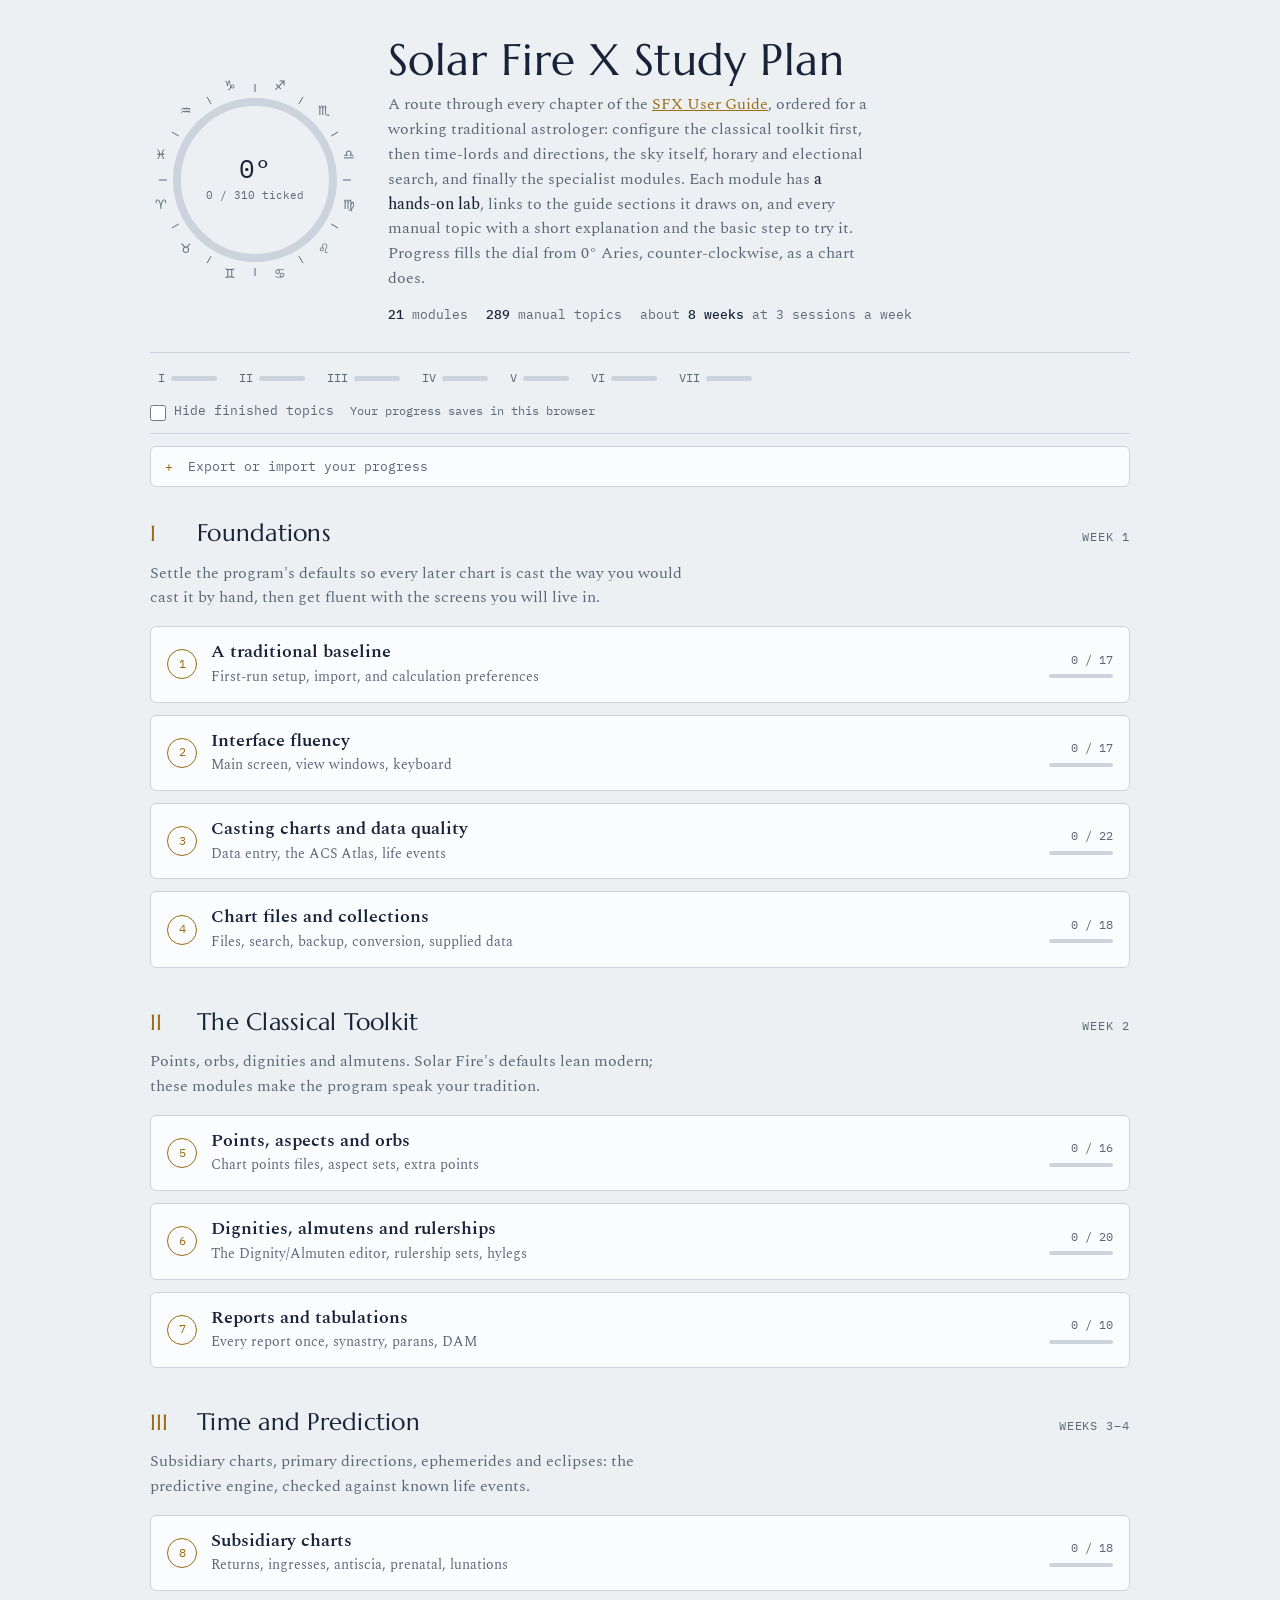
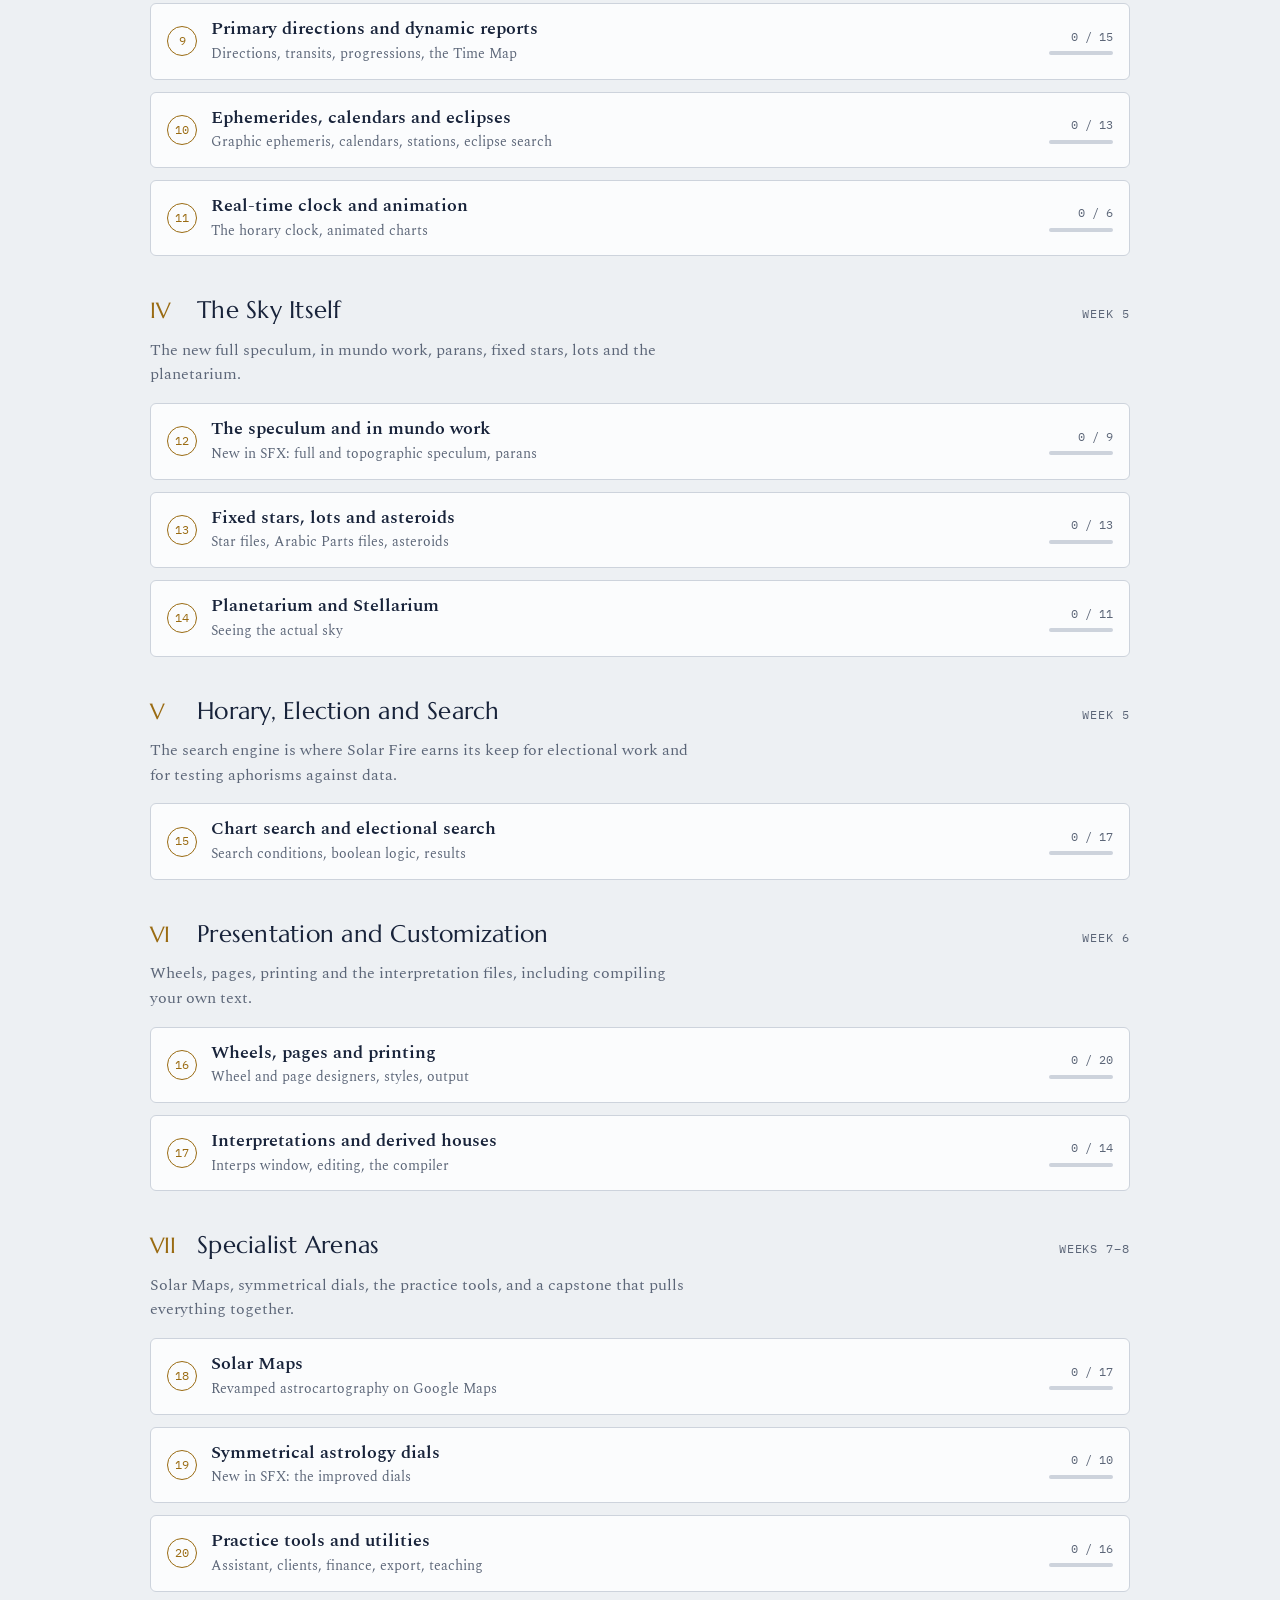
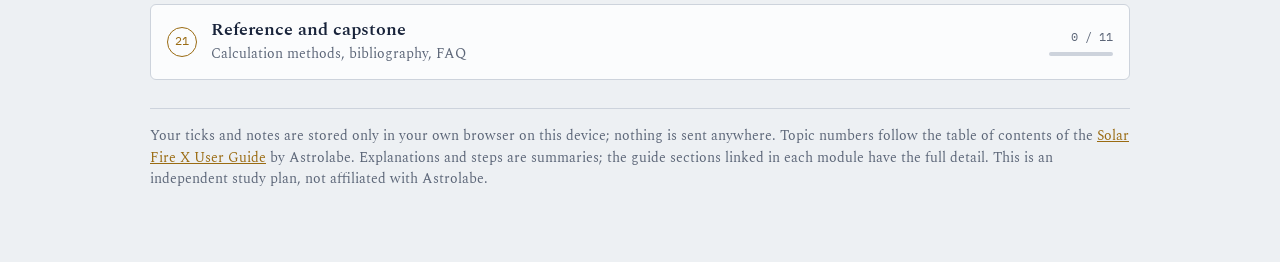
==== commit 6b7f6481: "Module 3: add chart comments topic and lab step Co-Authored-By: Claude Opus 5.5 <noreply@anthropic.c" ====
--- a/index.html
+++ b/index.html
@@ -84,6 +84,11 @@
 @media (max-width:560px){.body{padding-left:16px}}
 .why{margin:0;max-width:68ch}
 .lab{background:var(--brass-soft);border-radius:5px;padding:12px 14px;display:grid;grid-template-columns:auto 1fr;gap:10px;align-items:start}
+.lab .li{margin:0 0 6px}
+.lab ol{margin:0;padding-left:1.3em;display:grid;gap:5px}
+.lab ol li{padding-left:2px}
+.lab .lx{margin:8px 0 0;font-size:14.5px}
+.lab .lx b{font-family:var(--f-mono);font-weight:500;font-size:10.5px;letter-spacing:.1em;text-transform:uppercase;color:var(--brass);margin-right:6px}
 .lab input{margin-top:5px}
 .lab .lt{font-family:var(--f-mono);font-size:11px;letter-spacing:.1em;text-transform:uppercase;color:var(--brass);display:block;margin-bottom:2px}
 .lab label{cursor:pointer}
@@ -191,7 +196,8 @@
 // Guide sections, keyed by manual number
 const SECTIONS={"2.3":["Encyclopedia","encyclopedia"],"3.1":["Installing Solar Fire","installing_solar_fire"],"3.2":["Importing Charts, Files and Settings","importing_charts_files_and_settings"],"3.3":["Finding Your Way Around Solar Fire","finding_your_way_around_solar_fire"],"4.2":["Casting a New Chart","casting_a_new_chart"],"4.3":["Places: Using the ACS Atlas","using_the_acs_atlas"],"4.4":["Viewing Charts, Grids and Pages","viewing_charts_grids_and_pages"],"4.5":["Using the View Chart Window","using_the_view_screen_features"],"4.6":["Manipulating Calculated Charts","manipulating_calculated_charts"],"4.7":["Saving Charts to a File","saving_charts_to_a_file"],"4.8":["Retrieving Charts From a File","retrieving_charts_from_a_file"],"4.9":["Manipulating Charts in Files","manipulating_charts_in_files"],"4.10":["Using the File Manager","using_the_file_manager"],"4.11":["Generating Chart Reports and Tabulations","generating_chart_reports"],"4.12":["Printing from Solar Fire","printing_from_solar_fire"],"4.13":["Changing Chart Options","changing_chart_options"],"4.14":["Working with Life Events","working_with_life_events"],"4.15":["Casting Subsidiary Charts","casting_subsidiary_charts"],"4.16":["Backing Up and Restoring Chart Files","backing_up_and_restoring_chart_files"],"4.17":["Entering Angles","entering_angles"],"5.1":["Using Calendars","using_calendars"],"5.2":["Using Dynamic Reports and Time Maps","using_dynamic_reports_and_time_maps"],"5.3":["Using the Graphic Ephemeris","using_the_graphic_ephemeris"],"5.4":["Real Time Clock and Animation","real_time_clock_and_animation"],"5.5":["Searching for Eclipses","searching_for_eclipses"],"6.1":["The Interps Menu","interps_menu"],"6.2":["Changing the Interpretation File","changing_the_interpretations_file"],"6.3":["Viewing Interpretations","viewing_interpretations"],"6.4":["Interpretations Reports","sending_an_interpretations_report_to_a_word_processor"],"6.5":["Editing Interpretations","editing_interpretations"],"7.1":["Appointments Manager","appointments_manager"],"7.2":["Teachers and Students","teachers_and_students"],"7.3":["Emailing Charts","emailing_charts"],"8.1":["Using Birthday Reminders","using_birthday_reminders"],"8.2":["Sabian Symbols","sabian_symbols"],"8.3":["Using the Astrologer's Assistant","using_the_astrologers_assistant_"],"8.4":["Generating an Ephemeris Listing","generating_an_ephemeris_listing_"],"8.5":["The Speculum","the-speculum"],"8.6":["Astrology and Finance","astrology_and_finance"],"8.7":["Viewing the Planetarium","viewing_the_planetarium"],"8.8":["Viewing Stellarium","viewing_stellarium"],"9.1":["Copying, Publishing and Sending Graphics","copying_publishing_and_sending_graphics"],"9.2":["Wheel Styles and Page Layouts","wheel_styles_and_page_layouts"],"9.3":["Changing Page Object Properties","editing_properties_of_objects_on_the_page"],"9.4":["Importing and Exporting Chart Files","converting_chart_files"],"9.5":["Chart Search and Electional Search","chart_search_and_electional_search"],"9.6":["Editing a Wheel Design File","editing_a_wheel_design_file"],"9.7":["Editing a Page Design File","editing_a_page_design_file"],"9.8":["Using the Utilities Menu","using_the_utilities_menu"],"9.9":["Viewing Astro-Locality Maps","viewing_astrolocality_maps"],"9.10":["Exporting Data to Text Files","exporting_data_to_text_files"],"9.11":["Interpretations Compiler","interpretations_compiler"],"9.12":["Format of the Orbital Elements File","format_of_the_orbital_elements_file"],"9.13":["Solar Maps","solar-maps"],"9.14":["Symmetrical Astrology","symmetrical-astrology"],"10.1":["Changing Preferences","changing_preferences"],"10.2":["Editing a Chart Points File","editing_a_chart_points_file"],"10.3":["Editing an Aspect Set","editing_an_aspect_set"],"10.4":["Editing a Color File","editing_a_color_file"],"10.5":["Changing Rulerships and Weightings","changing_rulerships_and_weightings"],"10.6":["Editing a User Defined Points File","editing_a_user_defined_points_file"],"10.7":["Editing an Extra Dynamic Points File","editing_an_extra_dynamic_points_file"],"10.8":["Editing an Extra Ring Points File","editing_an_extra_ring_points_file"],"10.9":["Editing an Asteroid File","editing_an_asteroid_file"],"10.10":["Editing an Arabic Parts File","editing_an_arabic_parts_file"],"10.11":["Editing a Fixed Stars File","editing_a_fixed_stars_file"],"10.12":["Editing a Dignity/Almuten File","editing_a_dignityalmuten_file"],"11.1":["Symbols and Abbreviations","symbols_abbreviations_"],"11.2":["Technical Details","technical_details"],"11.3":["Text and Data Supplied","text_and_data_supplied_with_solar_fire"],"11.4":["Bibliography","bibliography_"],"11.5":["Version Changes","version_changes"],"12.1":["FAQ: Missing midpoints in the dial","midpoints_are_missing_in_my_dial"],"12.3":["FAQ: Displaying all three Liliths","how_do_i_display_all_three_liliths"],"12.5":["FAQ: Search for declinations","search_for_declinations"]};
 // For each guide page: e = what it is, s = the basic step
-const NOTES={"first_run_setup_tasks":{"e":"On first launch SFX offers to check for updates and import charts and settings from an earlier version.","s":"Accept the prompts on first run. To do them later: Help > Visit Website for updates; Utilities > Import Charts, Files, and Settings."},"presetting_calculation_options":{"e":"Less common options (node type, parallax, Part of Fortune, progression and primary direction rates, Vulcan) live in Preferences, not the chart entry dialog.","s":"Preferences > Edit Settings, then review the Calculations, Progs/Dirns and Zodiac tabs before casting charts."},"setting_the_default_place":{"e":"The default place drives the Event Chart preview on the main screen and is the first guess when relocating charts.","s":"Click the Place box on the Date and Place bar of the main screen and pick a favorite place or look one up in the atlas."},"where_to_import_from":{"e":"The import dialog lists earlier Solar Fire installations it finds, and can also import from a zip file or another folder.","s":"Utilities > Import Charts, Files, and Settings; pick a source in Where to import from, or use Zip File Browse / Folder Browse. If the old files are in OneDrive or iCloud, first right-click the folder in Finder and choose Always Keep on This Device, or the import hangs at 0%."},"what_to_import":{"e":"Choose which kinds of files to bring across (chart files, settings, aspect sets, page designs and so on); each is marked for all users or advanced users.","s":"In the import dialog, click items in What to import individually, or use All On / All Off."},"import_options":{"e":"Decides what happens when an imported file has the same name as an existing one, such as renaming and keeping both.","s":"In the import dialog choose an import option; to treat items differently, import them one at a time with their own option."},"calculations":{"e":"The tab holding node type, Black Moon type, Part of Fortune formula, correction factors, void-of-course rule, Vulcan and polar MC handling.","s":"Preferences > Edit Settings > Calculations tab."},"lunar_node_type":{"e":"Choose true node (actual position) or mean node (smoothed formula) for every chart.","s":"Preferences > Edit Settings > Calculations tab > Lunar Node Type."},"part_of_fortune_type":{"e":"Choose the Fortune formula; 'Different Day/Night' reverses Sun and Moon for night charts, as in the ancient texts.","s":"Preferences > Edit Settings > Calculations tab > Part of Fortune Type. Applies to charts opened or cast afterwards."},"optional_correction_factors":{"e":"Turn on geocentric correction to latitude and parallax correction to the Moon (topocentric Moon).","s":"Preferences > Edit Settings > Calculations tab > Optional Correction Factors."},"void_of_course":{"e":"Sets which planets count when deciding if the Moon is void of course: modern (outer planets included) or traditional options.","s":"Preferences > Edit Settings > Calculations tab > Void Of Course; pick the rule that matches your practice."},"zodiac":{"e":"Default zodiac (tropical or a sidereal ayanamsa) and how it is applied to new charts.","s":"Preferences > Edit Settings > Zodiac tab."},"houses":{"e":"Default house system, how Asc/MC are shown, composite chart houses and when the default house system applies.","s":"Preferences > Edit Settings > Houses tab."},"places":{"e":"Favorite places, the current default place, timezone lookup at startup and which atlas to use.","s":"Preferences > Edit Settings > Places tab."},"saving_and_restoring_settings":{"e":"All program settings live in SOLFIREX.INI; you can save the current settings or restore the last saved ones at any time.","s":"Preferences > Save Settings to store them; Preferences > Restore Settings to go back to the last saved state."},"save_settings_on_exit":{"e":"When ticked, any settings you change are saved automatically when you quit.","s":"Preferences > Save Settings on Exit (a check mark shows it is on)."},"solar_fires_main_screen":{"e":"The main screen has a menu, toolbar, Date and Place bar, Current Settings panel, Current Chart Preview, Calculated Charts list and Planet bar.","s":"Identify each part on your screen; parts can be turned on or off from the Preferences menu."},"current_settings":{"e":"Shows the active points file, aspect set, zodiac and colors, and is a shortcut for changing them.","s":"On the main screen click any line in the Current Settings panel (e.g. Displayed Points) to choose a different file."},"calculated_charts":{"e":"The charts ready to use in this session; everything you view or report on is picked from here.","s":"Click a chart to make it current; Cmd-click to add more, or Cmd+A for all. On the Mac only the last-clicked chart shows a highlight, but the others are selected too."},"planet_bar":{"e":"Live positions of the ten main bodies plus lunar phase and eclipse information; retrograde planets show in red.","s":"Look along the bottom of the main screen; click a planet for more detail."},"shortcut_keys":{"e":"Function-key shortcuts for frequent commands: F2 new chart, F3 open chart, F4 progressed, F5 returns and ingresses, F6 harmonic, and more; Esc closes most windows.","s":"Try F2, F3 and F4 from the main screen (hold fn on a Mac keyboard), and Esc to leave the View Chart window. On the Mac, trust the shortcut shown beside each menu item over the guide."},"viewing_multiwheels_and_synastry_grids":{"e":"Dual wheels, bi- to quinqui-wheels and synastry grids show two or more charts together.","s":"View > BiWheel (or TriWheel, Synastry Grid…), then assign a chart to each position in the Chart Selection screen."},"viewing_a_single_chart_or_grid":{"e":"Any calculated chart can be shown as a wheel, an aspect grid, or both on one page.","s":"Select a chart in Calculated Charts, then View > Current Chart (or double-click it, or Opt+Cmd+C); View > Current Grid for the grid."},"viewing_pages":{"e":"Pages are free-form layouts combining charts and data that the standard views cannot show.","s":"View > Page Style Browser, choose a page layout, click OK and select the charts it needs."},"shortcuts_for_viewing_multiple_wheels_or_charts":{"e":"Selecting several charts first lets you open them all, or a biwheel, without extra selection screens.","s":"Select several charts in Calculated Charts, then View > Current Chart (Opt+Cmd+C) or View > BiWheel (Cmd+F2). Cmd-click selects several charts even though only the last one looks highlighted."},"view_menu":{"e":"Sets which page style each View menu item opens, so your preferred layout appears automatically.","s":"Preferences > Edit Settings > View tab; pick a page style for Current Chart, BiWheel and the others."},"using_the_page_topic_index":{"e":"The Page Style Browser lists every wheel and page layout by topic; you can preview, open, edit, or add your own categories.","s":"View > Page Style Browser; right-click (two-finger click on a Mac) a category to add or rename one; Edit… opens the Page Designer."},"adjusting_a_chart_to_a_new_time_or_date":{"e":"Rectify Assist steps a natal or event chart's date, time or angles while you watch the wheel change.","s":"In View Chart click Rectify, then use the arrows beside Date and Time, setting the step in Time Step Interval."},"entering_a_date":{"e":"Dates can be typed in almost any format and are converted on leaving the box; spin buttons step day, month or year.","s":"In New Chart Data Entry type the date, or use the three spin buttons to the right of the Date box."},"using_view_screen_buttons":{"e":"The View Chart window's buttons change charts, wheel style, aspects, points and more without leaving the display.","s":"In View Chart use Charts to swap charts and Wheel Style to change the wheel; ReDraw after changes."},"editing_the_toolbar_buttons":{"e":"The toolbar can be customized by adding, removing and reordering buttons.","s":"Preferences > Edit Toolbar (or double-click a blank part of the toolbar); select a button and click Add."},"direct_access_to_the_chart_opt":{"e":"Right-clicking a displayed page opens the Chart Options menu without returning to the main screen.","s":"In View Chart, right-click (two-finger click on a Mac) the page, change an option, then click ReDraw."},"viewing_panels_on_the_main_screen":{"e":"Toolbar, Date and Place bar, Current Settings panel and Planet bar can each be shown or hidden.","s":"Toggle each panel from the Preferences menu."},"casting_an_instant_chart_for_here_and_now":{"e":"Casts a chart for this moment at your default place, ideal for horary questions.","s":"In New Chart Data Entry click Now for the current time; click Restore to fill in the default place."},"the_new_chart_data_entry_dialog_box":{"e":"The dialog where natal or event details and chart options are entered; it opens pre-filled with the last chart or the default place.","s":"Chart > New (F2)."},"presetting_calculation_options2_":{"e":"Node type, Part of Fortune formula and similar options cannot be set in New Chart Data Entry, so set them before casting.","s":"Preferences > Edit Settings > Calculations."},"selecting_a_house_system":{"e":"Choose the house system for this chart; the startup default is set in Preferences.","s":"In New Chart Data Entry pick from the House System drop-down."},"entering_location_details":{"e":"Place, country or state, time zone, latitude and longitude, typed by hand or filled in from the atlas.","s":"Tick Auto Lookup and type the place name; Restore fills the default place; the Place drop-down lists recent and favorite places."},"selecting_an_event_type":{"e":"Labels a chart (natal, event, horary and so on) instead of 'Unspecified'; other parts of SFX use the label to show information appropriately.","s":"In New Chart Data Entry choose from the Event Type drop-down."},"entering_a_source_description":{"e":"A short note explaining the source rating, such as 'Birth certificate'.","s":"Type it in the Data Source box of New Chart Data Entry."},"entering_a_time_zone":{"e":"Accepts standard zone abbreviations, an offset from UT, Local Mean Time or Local Apparent Time.","s":"Click Zone to pick from the Time Zone Selection screen, or type an abbreviation or UT offset into the Zone box."},"using_the_acs_atlas":{"e":"The built-in ACS Atlas finds places with their historical time-zone and daylight-saving changes.","s":"In New Chart Data Entry click Place, find the location in the ACS Atlas dialog, then OK to copy it back."},"selecting_a_coordinate_system":{"e":"Geocentric or heliocentric positions; heliocentric planets are placed on geocentric houses unless you choose the neutral 0° Aries house system.","s":"In New Chart Data Entry choose from the Coordinate System drop-down."},"editing_a_calculated_chart":{"e":"Copy-and-edit or edit-and-replace a natal or event chart already in the Calculated Charts list.","s":"Select the chart, then Chart > Edit > Copy and Edit Chart; change the details and click OK."},"toggling_zodiac_or_node_type":{"e":"Switch a calculated chart between tropical and sidereal, or true and mean node, without re-entering it.","s":"Select the chart, then Chart > Edit > Toggle Chart Zodiac or Chart > Edit > Toggle Lunar Node."},"adding_a_new_place2":{"e":"Add your own locations to the atlas so they look up with the correct time-zone history.","s":"In the ACS Atlas dialog click Add/Del Places, then Add New; 'Same as nearest location' copies its time-zone rules."},"entering_a_source_rating":{"e":"An optional Rodden-style code recording how reliable the date and time are.","s":"Choose a rating from the Source Rating drop-down in New Chart Data Entry, or type a code."},"entering_life_events":{"e":"Any number of dated life events can be stored with a chart, ready for progressions, directions and animation.","s":"In New Chart Data Entry click Life Events… and add events in the editing window."},"cloning_charts":{"e":"Keeps a copy of a chart wheel open in its own window while you work in reports elsewhere.","s":"Select one chart in Calculated Charts, then Chart > Clone."},"saving_charts_to_a_file":{"e":"Saves calculated charts (any type except multiple composites) into a chart database file for later sessions.","s":"Select the charts in Calculated Charts, then Chart > Save to File."},"working_with_life_events":{"e":"Life events stay linked to the natal chart, so you can cast transits or progressions for them without retyping. Requires an SFv6/v7-format chart file.","s":"Edit events via Life Events… on the chart's entry dialog; pick them later from the pop-up list when casting subsidiary charts."},"dates":{"e":"How two-digit years are read and which calendar style (Julian/Gregorian) dates display in.","s":"Preferences > Edit Settings > Dates tab."},"choosing_chart_data_columns_to_display":{"e":"Choose, order and size the columns shown in the chart database list.","s":"In Chart > Open, right-click (two-finger click) the column headers to open Choose Columns; Show/Hide and Move Up/Down."},"entering_angles":{"e":"Angles (orbs, ayanamsas, return angles) can be typed as degrees-minutes-seconds or as decimal degrees.","s":"Wherever an angle is asked for, type e.g. 8 30 or 8.5."},"adding_or_editing_chart_comments":{"e":"Permanent notes attached to a saved chart, shown whenever it is highlighted.","s":"In Chart > Open select the chart, click in the Comments box (or Edit…), type, then Save."},"chart_file_limitations":{"e":"A chart file holds about 64,000 charts; keep each to a few thousand for good performance.","s":"Plan separate files (e.g. Nativities, Horaries, Mundane) rather than one large file."},"moving_charts":{"e":"There is no move command: charts are moved by copying then deleting.","s":"In Chart > Open copy the charts to the other file, then delete them from the original."},"searching_all_chart_files":{"e":"Finds charts by name across every chart file in the current chart folder.","s":"In Chart > Open click Charts > Search All Files, type part of the name, then OK."},"performing_an_advanced_search_for_chart_details_or_astrological_criteria":{"e":"Searches chart files by chart details or astrological conditions using the full Chart Search engine.","s":"In Chart > Open click Advanced Search."},"using_the_file_manager":{"e":"The common dialog used for every file type (chart files, points, aspect sets, star files, wheel styles…) to select, create, copy, rename or delete files.","s":"Open any file choice, e.g. Chart Options > Displayed Points, and try Create, Copy and Rename."},"merging_chart_files":{"e":"Combine chart files from different computers into one.","s":"Chart > Open, click File (top left), select the destination file, then Merge to open the Chart Merge Utility and pick the files to merge in."},"converting_charts":{"e":"Runs the conversion between the chosen source and destination formats.","s":"In the Chart Conversion Utility set Import From, Save To and Options, then click Convert."},"backing_up_and_restoring_chart_files":{"e":"Chart files can't be rebuilt if lost, so back them up regularly, ideally to an external drive.","s":"Utilities > Backup Chart Files… (or Backup All User Files…) and choose a destination."},"chart_files_you_can_import_from_":{"e":"Imports from older Solar Fire versions, Solar Maps, Solar Writer, JigSaw, Nova and ASCII files.","s":"Check which format your old data is in before converting."},"chart_files_you_can_export_to":{"e":"Exports to older Solar Fire formats, JigSaw and flexibly defined ASCII files.","s":"Use ASCII export when you want charts in a spreadsheet or another program."},"charts":{"e":"Chart saving and importing options, including Auto Chart Save and conversion to the SFv6/v7 format.","s":"Preferences > Edit Settings > Charts tab."},"chart_data":{"e":"Over 2,000 rated charts are supplied (Clifford, Australian and Scholfield collections), rated with the Rodden system.","s":"Chart > Open and browse the supplied chart files."},"displayed_points":{"e":"A named file listing which planets and points appear in charts, grids and reports.","s":"Chart Options > Displayed Points, then select, edit or create a set in the File Manager."},"displayed_transiting_points":{"e":"Points to hide when a chart is shown as transits in a multiwheel; switch off only those you don't want.","s":"Chart Options > Displayed Transiting Points."},"the_scholfield_collection":{"e":"About 1,200 charts collected by Sy Scholfield, filed by category (Politics, Royalty, Literature and so on).","s":"Chart > Open and select one of the Scholfield category files."},"the_clifford_data_compendium":{"e":"Birth data of 500 well-known people, many carefully sourced and some previously unpublished.","s":"Chart > Open and select the file clif2000."},"extra_ring_points":{"e":"An extra ring in the wheel for midpoints, fixed positions, stars, Arabic Parts, asteroids, prenatal lunations and more.","s":"Chart Options > Extra Ring Points; choose a set, or edit or create one."},"aspect_set":{"e":"A named file of which aspects are on and their orbs; used for charts, grids, reports and dynamic reports.","s":"Chart Options > Aspect Set, then select, edit or create a set in the File Manager."},"aspected_points":{"e":"Which points have aspect lines drawn; can differ from the displayed points so some points show without aspects.","s":"Chart Options > Aspected Points."},"aspect_highlighting_and_filtering":{"e":"Highlights aspects by orb, styles applying and separating aspects differently, and filters lines by orb, harmonic or point, all while viewing a chart.","s":"Chart Options > Aspect Highlighting and Filtering…"},"editing_an_aspect_set":{"e":"Switch aspects on or off and set their orbs within an aspect set file.","s":"Chart Options > Aspect Set, select the file, click Edit; select an aspect and set its orbs; Restore switches an aspect on."},"editing_an_extra_ring_points_file":{"e":"Choose what goes in the extra ring: fixed positions, midpoints, asteroids, stars, Arabic Parts, extra bodies, prior lunations, eclipses and nodes.","s":"Chart Options > Extra Ring Points, select or create a file, click Edit and add points to Selected Points."},"points":{"e":"The order in which planets are listed in reports, tabulations and grids.","s":"Preferences > Edit Settings > Points tab; Move Point Up/Down, or Reset to Default."},"editing_a_user_defined_points_file":{"e":"Up to 50 extra points (such as lots or stars) shown in the main ring alongside the planets; None.ptu turns them off.","s":"Chart Options > Displayed User-Defined Points, then add points to Selected Points."},"selecting_stars_arabic_parts_asteroids_extra_bodies":{"e":"Adds a set of stars, parts, asteroids or extra bodies as extra points in a dynamic report.","s":"In Dynamic Reports Selection open Select Extra Points, click > beside the type and choose a file."},"selecting_advanced_options":{"e":"Advanced aspect options: orb types beyond the luminary/other split, and your own user-defined aspects.","s":"While editing an aspect set click Advanced, then choose an orb type or add an aspect."},"editing_a_chart_points_file":{"e":"The six point files (displayed, transiting, aspected and so on) each list which points are switched on.","s":"Chart Options > (point type), select the file, click Edit; move points between Selected and Unselected."},"selecting_fixed_positions":{"e":"Adds a fixed zodiacal degree as an extra point in a dynamic report.","s":"In Select Extra Radix Points type the position (e.g. 4 Pi 27 32) in Position to Add, then Add."},"selecting_midpoints":{"e":"Adds chosen midpoints as extra points in a dynamic report.","s":"In Select Extra Points pick the first point on the left and the second on the right, then click On."},"editing_a_dignityalmuten_file":{"e":"Defines how SFX scores essential dignities and almutens for the Horary report, Essential Dignities object, hylegs and more.","s":"Utilities > Dignity/Almuten Editor, then open an existing .alm file."},"selecting_point_modifiers":{"e":"For each point in an almuten, use its own position or derived ones such as its dispositor.","s":"In the Dignity/Almuten Editor choose a modifier for each selected point."},"editing_dignity_scores":{"e":"The score awarded for rulership, exaltation, triplicity, term, face and the debilities.","s":"In the Dignity/Almuten Editor click an item in the Dignity Scoring list and change its value."},"diurnal_applicability":{"e":"Whether a definition applies to day charts, night charts or both.","s":"In the Dignity/Almuten Editor tick Diurnal Charts and/or Nocturnal Charts."},"selecting_points":{"e":"The points summed in an almuten calculation: chart points, house cusps, the prenatal syzygy and other derived positions.","s":"In the Dignity/Almuten Editor click Selected Points and choose in the Summation Point Selection dialog."},"calculation_types":{"e":"Degree Dignities scores a planet at its own degree; Almuten finds the planet with most dignity over a set of points.","s":"In the Dignity/Almuten Editor choose Degree Dignities or Almuten under Calculation Type."},"manipulating_files":{"e":"Open, save, save as and create dignity definition (.alm) files.","s":"In the Dignity/Almuten Editor use File > Open, Save, Save As or New."},"triplicities":{"e":"Choose Ptolemy, Lilly or Dorothean triplicity rulers.","s":"In the Dignity/Almuten Editor click Options and set Triplicity Type."},"adding_a_new_definition_to_the_list":{"e":"Add a fresh definition, or duplicate an existing one, within a dignity file.","s":"In the Dignity/Almuten Editor use Edit > Add New Definition, or select one and Edit > Paste Definition."},"terms":{"e":"Choose Ptolemaic (Chaldean, as in Lilly) or Egyptian terms.","s":"In the Dignity/Almuten Editor click Options and set Term Type."},"rulerships_associations":{"e":"The planet–sign relationships SFX uses by default, with notes on where astrologers disagree.","s":"Compare the table with your own scheme before editing rulerships."},"weightings":{"e":"Point weightings drive the mode and element balances in the Chart Analysis report and interpretations.","s":"Utilities > Edit Rulers/Weightings and adjust the weighting values."},"editing_rulerships":{"e":"Each rulership level (e.g. Old, Modern, Esoteric) can be renamed and its sign rulers changed; you could rename 'Old' to 'Traditional'.","s":"Utilities > Edit Rulers/Weightings; pick a Level Number, then a sign, and choose its rulers."},"changing_rulerships":{"e":"Choose which rulership set (Modern, Old, Esoteric) interpretation texts use for decanates, house rulers, dispositors and rays.","s":"In the Interpretations window choose a set from the Rulerships menu."},"descriptions_of_the_tabulations":{"e":"Ready-made collections of page objects (stations, parans, dignities and more) for the selected chart.","s":"Browse the list to see what each tabulation shows, then open the ones you will use."},"synastry_reports":{"e":"Text reports comparing two charts.","s":"Reports > Synastry, choose the two charts, then click Reports."},"omarbonatti":{"e":"Like Bonatti/Lehman, but the Sun or Moon can be hyleg only if aspected by one of its rulers.","s":"Uses the second definition in HYLEG.ALM, which you can edit."},"chart_hylegs":{"e":"SFX computes the hyleg by several traditional methods, in a report and as a page object.","s":"Compare the methods' results for the same chart."},"ptolemy":{"e":"Ptolemy's method always yields a hyleg; Omar's and Bonatti's may not.","s":"Uses the third and fourth definitions in HYLEG.ALM (Ptolemy triplicities and terms by default)."},"ashtkoot_reports":{"e":"The Vedic eight-factor compatibility score (out of 36), based on the two sidereal Moons.","s":"Select two charts in Calculated Charts, then Reports > Ashtkoot Compatibility."},"dignities_ancient":{"e":"Page objects for traditional work: planetary sect, essential dignities, almutens, planetary periods and more.","s":"Add them to a page in the Page Designer; choose a dignity file to control terms and scoring."},"bonattilehman":{"e":"Hyleg by Bonatti as presented by Lee Lehman: traditional rulers, Dorothean triplicities, Egyptian terms, 8/5/3° cusp offsets.","s":"Uses the first definition in HYLEG.ALM, which you can edit."},"descriptions_of_the_reports":{"e":"What each report contains, from Chart Analysis (positions, declinations, azimuths, aspect patterns) onward.","s":"Read through the list, then open the reports themselves with Reports > Current Chart."},"reports_for_a_single_chart":{"e":"The Chart Report screen lets you choose, browse, edit and print any report for one chart, with a modulus for sorted and midpoint reports.","s":"Select a chart, then Reports > Current Chart (or Reports in View Chart); pick a report from the list at top right."},"report_options":{"e":"Choose which paran types (rising, setting, culminating, anti-culminating) the fixed star paran report includes.","s":"Reports > Parans to Use, and tick or untick each type."},"parans2":{"e":"Parans can be shown as local clock times, LST angles or LST times.","s":"Preferences > Edit Settings > Misc tab > Parans."},"midpoint_trees":{"e":"Two options controlling how midpoint trees are built in reports and page objects.","s":"Preferences > Edit Settings > Misc tab > Midpoint Trees."},"the-developmental-age-method":{"e":"Glenn Perry's method, new in SFX: each natal planet stands for a period of life, giving a timeline different from transits or progressions.","s":"The guide doesn't give a menu path; it sits with the chart reports, so look in the report list under Reports > Current Chart."},"selecting_a_base_chart":{"e":"Most subsidiary charts need a base chart, picked from the Calculated Charts in each subsidiary dialog; an unsuitable choice greys out OK.","s":"In any subsidiary chart dialog, choose from the Base Chart list."},"casting_a_combined_chart":{"e":"Composite, Davison relationship, coalescent, or a group composite of up to 15 charts.","s":"Chart > Combined, choose the Chart Type to Generate, then select the base charts."},"casting_an_harmonic_transform_antiscia_or_analogue_chart":{"e":"Harmonic, harmonic age, arc transform, antiscia, contra-antiscia, longitude equivalent and other transform charts from any chart.","s":"Chart > Harmonic/Transform (F6), choose the Chart Type to Generate and the base chart."},"casting_a_transiting_progressed_or_directed_chart":{"e":"Progressed, directed or transit charts for any natal chart; as a subsidiary chart you can pull in stored life events and apply precession.","s":"Chart > Tran/Prog/Dirn (F4), choose the chart type and base chart, then enter the date."},"casting_a_return_ingress_or_transit_chart":{"e":"Solar, lunar, planetary and asteroid returns, partial and harmonic returns, ingresses, and transits to any point.","s":"Chart > Return (F5), choose the Chart Type to Generate and the base chart, then the location (natal or other)."},"casting_a_prenatal_chart":{"e":"Conception charts (two methods), other prenatal epochs, and deriving a natal chart from a conception date.","s":"Chart > Prenatal, choose the chart type and base chart."},"casting_a_lunar_phase_or_eclipse_chart":{"e":"Progressed and transiting lunar phases, lunar phase returns and family charts, and eclipses chosen from a list.","s":"Chart > Lunar Phase, then choose the chart type and search date."},"casting_a_risingsetting_chart":{"e":"A chart for the moment a planet rises, sets, culminates or anti-culminates, visually or geometrically.","s":"Chart > Rising/Setting, choose the chart type, then a base chart or a date and place."},"prenatal_charts":{"e":"Background on why charts before birth are used, and the schools behind them.","s":"Read before casting prenatal charts."},"casting_a_vedic_chart":{"e":"Vedic and divisional charts, which require a sidereal zodiac (Lahiri is the common default).","s":"Chart > Vedic, then choose the chart type and a sidereal base chart."},"return_charts":{"e":"Returns are to the same zodiacal point as the base chart (tropical or sidereal) unless precession-corrected.","s":"Decide whether you want precessed returns before casting."},"primary_directions_in_solar_fi":{"e":"SFX offers Primary Mundane, Primary Zodiacal and Primary van Dam directions, using Placidian mundane positions after Makransky.","s":"Dynamic > Transits & Progressions, then choose a primary method from the Directions menu."},"progressed_charts":{"e":"How mean progressions and progressed angles are calculated.","s":"Check the angle method in Preferences > Progs/Dirns before relying on progressed angles."},"antiscia_and_contraantiscia_charts":{"e":"Mirror images of each planet about the Cancer–Capricorn axis (antiscia) or the Aries–Libra axis (contra-antiscia).","s":"Cast via Chart > Harmonic/Transform; read tight conjunctions with natal points."},"jaynes_prenatal_charts":{"e":"Charles Jayne's 16 prenatal epochs, one for each planet including six hypotheticals.","s":"Cast via Chart > Prenatal and choose a Jayne type."},"casting_a_locality_or_relocated_chart":{"e":"Relocated charts (same moment, new place) plus geodetic and Johndro locality charts.","s":"Chart > Locality, choose Relocated (or Geodetic/Johndro) and the base chart, then OK."},"baileys_prenatal_charts":{"e":"E.H. Bailey's prenatal epoch methods; you can adjust the number of lunar cycles for premature births.","s":"Cast via Chart > Prenatal and choose a Bailey type."},"using_dynamic_reports_and_time_maps":{"e":"Dynamic reports list transits, progressions and directions to a radix chart; the Time Map shows them graphically.","s":"Dynamic > Transits & Progressions; Dynamic > Full Transit Header toggles the long report header."},"longitude_equivalent_of_declination_charts":{"e":"Converts each point's declination into the ecliptic longitude with that declination.","s":"Cast via Chart > Harmonic/Transform."},"generating_a_dynamic_report":{"e":"Choose the radix chart (and optionally an alternate radix for cross-chart work), period, points and event types.","s":"Dynamic > Transits & Progressions; pick the Dynamic Radix Chart and options, then generate."},"time_map":{"e":"A graphical timeline of the report's events; lines can be deleted or rearranged.","s":"In the dynamic report click Time Map."},"description_of_report_layout":{"e":"A header (radix, points, aspects, events, period) above the list of events.","s":"Use Glyphs in Report Style switches between glyphs and names."},"viewing_a_dynamic_interpretations_report":{"e":"Sends interpretations for every event to your word processor.","s":"In the dynamic report click Interps Report."},"saving_and_deleting_selections":{"e":"Named selections store every option on the dynamic report screen for reuse.","s":"Click Save Selection and name it; highlight a saved one and press Delete to remove it."},"progression_day_type":{"e":"Base secondary and tertiary progressions on the solar day or a sidereal cycle.","s":"Preferences > Edit Settings > Progs/Dirns tab > Progression Day Type."},"automated_date_options":{"e":"Lets a saved selection start from today's date or the radix date automatically.","s":"Click Date Options… in Dynamic Report Selection."},"progsdirns":{"e":"Angle progression type, day type, user progression and direction rates, primary direction rate and relocation.","s":"Preferences > Edit Settings > Progs/Dirns tab."},"rate_for_primary_directions":{"e":"The key for primary directions: Ptolemy (1 year per degree), Naibod, solar arc and other options.","s":"Preferences > Edit Settings > Progs/Dirns tab > Rate for Primary Directions."},"item_info":{"e":"Detail on a report line: interpretations, all hits of the same transit and full names of stars, parts or asteroids.","s":"Select a line in the dynamic report and click Item Info (or double-click it)."},"primary_direction_references":{"e":"Further reading: Makransky, Gansten, Kolev and Brady.","s":"Use these to check SFX's method against the literature."},"calendar_information":{"e":"Each calendar day shows the time zone, the Moon's sign and ingress, and the selected transits, progressions and directions.","s":"Dynamic > Calendar; switch Day, Week or Month from the calendar's View menu."},"directed_charts":{"e":"Zodiacal directions add one arc (solar arc or another chosen key) to every point, keeping the natal aspects.","s":"Choose the direction method in the dynamic report or Tran/Prog/Dirn dialog."},"gardening_calendar":{"e":"Calendar gardening advice by lunar phase and the Moon's element.","s":"In Dynamic > Calendar open Preferences > Edit Settings… and tick Show Gardening Times."},"setting_calendar_preferences":{"e":"Choose which transits, progressions, directions and other events the calendar lists; settings are remembered.","s":"In the Calendar screen choose Preferences > Edit Settings…"},"setting_ephemeris_options":{"e":"Period, time zone, zodiac, coordinates, node type and points for a printed ephemeris.","s":"Dynamic > Ephemeris Generator, then set the options."},"exporting_calendar_events":{"e":"Copy the calendar image, or send events to an external calendar.","s":"In the Calendar use Export > Copy/Send Image, or Export > Send Calendar Events."},"choosing_ephemeris_options":{"e":"The radix chart (and optional alternate chart), saved selections, period, modulus and points for a graphic ephemeris.","s":"Dynamic > Graphic Ephemeris, pick the Dynamic Radix Chart and options."},"viewing_and_printing_the_graphic_ephemeris":{"e":"View, print, queue for printing or copy the graphic ephemeris.","s":"In Graphic Ephemeris Selection click OK to view, or Queue to add it to the print queue."},"viewing_the_ephemeris":{"e":"The ephemeris builds in a grid you can browse and print.","s":"In the Ephemeris Generator click Start; Stop halts it; Print sends it to the printer."},"eclipses2":{"e":"Eclipse data comes from Fred Espenak's NASA eclipse tables.","s":"Reference only."},"searching_for_eclipses":{"e":"List eclipses by type or Saros series, cast eclipse charts, and find eclipses aspecting a chart.","s":"Dynamic > Eclipse; tick eclipse types, and tick the chart option to find eclipses hitting a chart's points."},"stations":{"e":"How close to a station a planet must be to count as stationary (by time, distance or other measure), and showing an 'S' on wheels.","s":"Preferences > Edit Settings > Stations tab; tick Show Stations with \"S\"."},"eclipses_prefs":{"e":"Use the exact new or full moon time, or the time of maximum eclipse, for eclipse calculations.","s":"Preferences > Edit Settings > Eclipses tab."},"how_to_set_up_animations":{"e":"A real-time astrological clock for your default place, or animated charts for any chart.","s":"Dynamic > Real Time Clock; or select a chart and Dynamic > Animate Chart…, then Clock or Animation."},"now_button_precision":{"e":"Whether Now fills in the time to the minute or to the second.","s":"Preferences > Edit Settings > Misc tab > Now Button Precision."},"exporting_animated_charts":{"e":"Send the animated chart at its current moment to Calculated Charts or a fixed View Chart page.","s":"In the animation click Export > To Calculated Chart List, or To Fixed Page…"},"selecting_alternative_chart_types":{"e":"In an animated multiwheel, each ring can be transits, a fixed base chart, secondary progressions or another method.","s":"Choose a method per chart position in the animation's chart selection dialog."},"how_to_control_the_animation":{"e":"Step the animation forward or back, or jump to a stored life event.","s":"With Animation selected (top right), use the step controls; Events jumps to a life event."},"general-description-of-in-mund":{"e":"In mundo means measuring a body's real position relative to the observer's horizon and meridian rather than along the ecliptic.","s":"Read before using the speculum."},"the-topographic-speculum":{"e":"Position tables for the Topocentric house system of Page and Polich.","s":"Use it if you work with Topocentric houses."},"the-speculum":{"e":"New in version X: a full speculum of off-ecliptic positions and natal parans, with paran synastry between two charts.","s":"View > Speculum."},"the-full-speculum":{"e":"A table of right ascension, declination and other coordinates for each planet, the classical aid for in mundo work.","s":"Open the speculum for a nativity and read across each planet's row."},"uses-of-the-full-speculum":{"e":"How to use oblique ascension, semi-arcs and proportional positions from the speculum for in mundo directions.","s":"Work through the guide's Uranus example with your own chart."},"the-paran---general-descriptio":{"e":"A paran is when two bodies cross the angles (horizon or meridian) at the same moment.","s":"Read before the paran comparison pages."},"paran-comparison-":{"e":"Inter-chart parans: when factors of two charts hit the angles together, acting like an aspect.","s":"Use it for synastry or natal-to-event work."},"how-to-use-paran-synastry-":{"e":"Example: if one person's Moon culminates while the other's Sun rises, their luminaries are linked in mundo.","s":"Run paran synastry on two related charts and compare with ordinary synastry."},"using_more_asteroids":{"e":"SFX can use thousands of asteroids from Swiss Ephemeris or Pottenger files; keep selections to about a thousand per file.","s":"In the asteroid editor choose the Swiss Ephemeris or Pottenger option to find asteroid files."},"editing_an_asteroid_file":{"e":"Seven asteroids are always available as chart points; others are chosen in user asteroid files (standard.ast holds 45).","s":"Chart Options > Files > Asteroids File, select a user file and click Edit."},"editing_an_arabic_parts_file":{"e":"Define Arabic Parts as A+B−C formulas for parts reports and page objects.","s":"Chart Options > Files > Arabic Parts, select a file, then Edit."},"merging_a_file":{"e":"Append all entries from another Solar Fire star file.","s":"In the Fixed Star Editor choose File > Merge."},"editing_star_information":{"e":"Type over a star's data, add or delete entries and set its constellation.","s":"In the Fixed Star Editor use Add or Delete, and edit the boxes directly."},"arabic_parts":{"e":"Several parts files are supplied, including Allparts.arp (from Nova) and Moreparts.arp (150 parts).","s":"Open them in the Arabic Parts editor to see the formulas."},"fixed_stars_data_and_text":{"e":"BRADY.FST holds 50 stars with Bernadette Brady's interpretations, best used with the Star Parans report.","s":"Select BRADY.FST as your star file and run the Star Parans report."},"sorting_the_file":{"e":"Re-sort a star file by any of several orders.","s":"In the Fixed Star Editor choose Edit > Sort."},"changing_the_date":{"e":"Star positions are shown for today unless you change the date, e.g. to see them precessed to a birth.","s":"In the Fixed Star Editor choose Edit > Change Date."},"creating_a_new_file":{"e":"Start an empty star file to fill yourself or by merging.","s":"Open the editor via Chart Options > Files > Fixed Stars > Edit, then File > New."},"asteroids":{"e":"Ephemerides for over 1,000 asteroids (1500–2100) are included; more can be added from Astrodienst.","s":"Select the AstGlyphs asteroid file to get glyphs for user-defined or extra-ring points."},"dwarf_planets":{"e":"Ceres, Pluto, Haumea, Makemake and Eris are available as dwarf planets.","s":"Add them through your points files if you want them shown."},"choosing_the_coordinate_system":{"e":"Show the planetarium sphere in equatorial, ecliptical or local horizon coordinates.","s":"View > Planetarium, then pick from the coordinate system drop-down."},"viewing_stellarium":{"e":"Opens any calculated chart's sky in Stellarium, the free 3D planetarium (install it first).","s":"Select a chart in Calculated Charts, then View > Stellarium."},"choosing_the_view_direction":{"e":"Look along the equator or ecliptic, or toward either pole.","s":"In the Planetarium choose from the view direction drop-down."},"choosing_the_view_heading":{"e":"Turn the view through 360°; the heading is shown at top right.","s":"Drag the horizontal scroll bar at the bottom of the Planetarium."},"viewing_a_constellation":{"e":"Highlights a constellation's stars in red if it is visible in the current view.","s":"Pick it from the Constellation drop-down in the Planetarium."},"choosing_a_star":{"e":"Highlight a star from the list, or click near a planet to find its nearest star.","s":"Select from the Star List, or click on the sphere."},"viewing_information_about_a_star":{"e":"A star's full data, including its rising, culminating and setting times for the day.","s":"Select it in the Star List and click Info, or double-click near it."},"printing_the_planetarium":{"e":"Prints the current view on a full page.","s":"Click Print in the Planetarium."},"viewing_stars_in_the_planetarium":{"e":"Shows the stars of a particular star file in the planetarium.","s":"In the Fixed Star Editor choose View > All Stars; or select the star file first, then View > Planetarium in Solar Fire."},"animating_the_planetarium":{"e":"Rotates the view continuously; it does not change the date or time.","s":"Use the play forward and play backward buttons; Stop halts it."},"chart_search":{"e":"Finds every chart in one, several or all chart files that meets your astrological conditions.","s":"Chart > Chart Search (or Find… > Chart Search in the Chart Database); choose which files to search."},"electional_search":{"e":"Finds periods between two dates when your conditions are all met, for a given location.","s":"Dynamic > Electional Search; set the start and end dates and location, then add conditions."},"in_house":{"e":"Condition for a point (or its ruler, almuten or antiscion) in a house; e.g. 'Traditional ruler of the 5th above the horizon'.","s":"In the search dialog choose In House, then the point, modifier and house."},"in_sign":{"e":"Condition for a point, or its ruler, almuten or antiscion, in a sign or group of signs.","s":"Choose In Sign, then the point, modifier and sign."},"coordinates":{"e":"Condition on longitude, speed, latitude, right ascension, declination, azimuth or altitude; two conditions make a range.","s":"Choose Coordinates, then point, coordinate type, comparison and value."},"in_aspect":{"e":"Condition for an aspect between two points, with modifiers such as applying only, separating only or partile.","s":"Choose In Aspect, then the two points, the aspect and an aspect modifier."},"in_phase":{"e":"Condition on the phase between two points, e.g. Moon in the first half of its cycle with the Sun (waxing).","s":"Choose In Phase, then the two points and the phase."},"consideration":{"e":"Traditional considerations such as the Moon void of course, using your chosen void-of-course rule.","s":"Choose Consideration and pick the one you want."},"in_dignity":{"e":"Condition on a point's essential dignity or debility.","s":"Choose In Dignity, then the point, modifier and dignity."},"working_with_the_results_of_a_chart_search":{"e":"Matching charts appear as they are found; you can preview each one.","s":"Tick Preview and click a result; Stop halts the search."},"combining_search_conditions_with_boolean_logic":{"e":"Combine conditions with AND, OR, NOT and brackets.","s":"Highlight a condition and use Not, And/Or, or the bracket button."},"midpoint":{"e":"Condition on contacts between midpoints, with modulus and orb.","s":"Choose Midpoint, then the points, modulus and orb."},"saving_and_restoring_lists_of_search_conditions":{"e":"Save a list of conditions to a file to reuse it later.","s":"Click Save to File and name it; restore it later from file."},"aspect_pattern":{"e":"Search for aspect patterns using the current aspect set's orbs and a chosen point set.","s":"Choose Aspect Pattern; View Patterns… previews each shape."},"wheel_styles_and_dial_styles":{"e":"Choose which wheel or dial design is used for single, bi-, tri- and other wheel displays.","s":"Click Wheel Styles (or Dial Styles), or use the Wheel Styles option for each chart combination."},"proportional_houses":{"e":"Show houses at their true sizes rather than equal segments.","s":"Chart Options > Display Options > Proportional Houses; ReDraw any open chart."},"working_with_the_results_of_an_electional_search":{"e":"Matching time periods appear as found; preview the chart for any of them.","s":"Tick Preview and click a result; Stop halts the search."},"multiwheel_superimposition":{"e":"How charts line up in a multiwheel: zodiacal (normal), or aligned by a chosen point to make inter-chart aspects easier to see. Switch back to Zodiacal afterwards.","s":"Find Multiwheel Superimposition among the Chart Options settings; leave it on Zodiacal (Normal) for everyday use."},"editing_properties_of_objects_on_the_page":{"e":"Change a wheel's, grid's or table's properties in place without opening the Page Designer.","s":"Right-click (two-finger click on a Mac) the object in View Chart and choose Properties of…"},"search_for_declinations":{"e":"FAQ: find parallels and contra-parallels in one chart, or search many charts for them.","s":"In View Chart click Reports > Tabulations > Declinations; for many charts use Chart Search with a Coordinates condition."},"color_schemes":{"e":"Colors for aspects, points, glyphs, sign fills and background, set separately for screen and printer.","s":"Chart Options > Color Scheme."},"fonts":{"e":"Choose text fonts for screen and printer, and a base size for printed reports.","s":"Chart Options > Fonts."},"house_expansion":{"e":"Widens crowded houses so planets don't spill into the next house.","s":"Chart Options > Display Options > House Expansion; ReDraw any open chart."},"wheel_styles_and_page_layouts":{"e":"Overview of wheel styles and pages, including the decanate/face ruler wheel.","s":"In View Chart click Wheel Style and choose DecRuler.wh1 to see face rulers."},"editing_the_design_properties":{"e":"Every part of a wheel design (circles, signs, aspects, house lines) is an object with properties you can change.","s":"In the Wheel Designer pick an object from the drop-down, click a property and set its value."},"copying_publishing_and_sending_graphics":{"e":"Copy any chart display or graphic ephemeris to the clipboard, a file in several formats, or an email attachment.","s":"In View Chart click Copy, then choose the destination and format in Copy Image To."},"adding_a_new_circle":{"e":"A wheel or dial design can have up to 10 circles.","s":"In the Wheel Designer choose Edit > Add Circle and click at the radius you want."},"using_the_batch_print_queue":{"e":"Queue charts and reports, each with its own display options, and print them all later in one go.","s":"Click Queue in a Print dialog to add items; View > Start Print Queue prints them."},"adding_a_new_chart":{"e":"A wheel design can hold up to four charts, each between two circles.","s":"In the Wheel Designer choose Edit > Add Chart and click between two circles."},"editing_a_color_file":{"e":"Colors for points, aspects, sign glyphs and sign fills, each kept in its own file.","s":"Chart Options > (the Colors option), select a file, then Edit."},"the_editing_process":{"e":"In the Page Designer every item on the page is an object; select it to edit its properties.","s":"Open the Page Designer with Utilities > Page Designer (or Edit in the Page Style Browser), then click an object and edit its properties."},"general_description_of_the_properties":{"e":"What page and object properties mean, such as data lines, fonts and the chart labels shown when choosing charts.","s":"Use as a reference while editing in the Page Designer."},"using_the_print_dialog_box":{"e":"Print now, add to the batch queue, change printer settings, or choose color/greyscale or black.","s":"Choose the color option, then Print, Queue or Cancel."},"changing_the_interpretations_file":{"e":"Choose which interpretation file is used for each category of text.","s":"Interps > Interpretations Files, pick the type and click Select; or File > Open in the Interpretations Window."},"glyphs":{"e":"Choose alternative glyphs for Capricorn, Pluto, Neptune, Uranus and Eris.","s":"Preferences > Edit Settings > Glyphs tab."},"browsing_the_interpretations":{"e":"Browse every interpretation and definition for the current mode and information type without leaving the window.","s":"In the Interpretations Window use the drop-down lists to move between items."},"general_description_of_the_objects":{"e":"The kinds of page object: captions, wheels, grids, planets, signs, houses, aspects, dignities and ancient, balances, graphical and Vedic.","s":"Browse the list to see what you can place on a page."},"interps_menu":{"e":"The central menu for viewing interpretations, full and synastry reports, and choosing interpretation files.","s":"Open the Interps menu on the main screen; View opens the Interpretations Window."},"selecting_information_types":{"e":"Switch between the kinds of interpretation text (planets in signs, houses, aspects, decanates and more).","s":"In the Interpretations Window choose from the Info menu."},"interps":{"e":"Which word processor opens interpretation reports, and whether they use Rich Text Format.","s":"Preferences > Edit Settings > Interps tab (or Interps > Word Processor Options)."},"viewing_a_full_interpretations_report":{"e":"A complete interpretations report for a chart, or a synastry report for two, opened in your word processor.","s":"Interps > Full Report, tick the categories, then View."},"derived-houses":{"e":"Turn the chart so any planet or the Ascendant starts at a house cusp of your choice.","s":"Double-click a planet to open its interpretation and use the Make Me A Cusp box."},"decompiling":{"e":"Turns a compiled interpretations (.int) file back into editable text (.def).","s":"In the Interpretations Window choose File > Edit Interpretations, open a file, then File > Decompile."},"changing_the_display_options":{"e":"Keep the Interpretations Window on top, maximize it, or change its font.","s":"Use the Options menu in the Interpretations Window."},"editing_text":{"e":"Edit the interpretation text for any combination directly; changes save as you move on.","s":"In the Interpretations Editor choose the Interpretation Type and combination, then type."},"input_file_layout":{"e":"How a .def text file is laid out; the easiest guide is a decompiled supplied file.","s":"Decompile a supplied file and study its comment, directive, keyword and text lines."},"running_the_compiler":{"e":"Compiles your edited .def text into the .int file Solar Fire reads.","s":"Set the output file, then click Compile."},"changing_scoring_of_balances":{"e":"How quadrant, hemisphere, element and mode balances are scored, with optional weightings.","s":"In the Interpretations Editor choose Edit > Scoring of Balances."},"introducing-the-major-astro-ma":{"e":"Solar Maps now works online with Google Maps (or other map sources), with deep zoom and pop-up interpretations.","s":"Make sure you're online; zoom with the mouse or the + and − controls; use the I button for interpretations."},"the-main-solar-maps-window":{"e":"The title bar shows the chart and lines displayed; the Chart menu holds chart and line options.","s":"Start Solar Maps with View > Solar Maps (or the globe icon) and explore its menus."},"relocating-charts":{"e":"A relocated chart keeps the natal positions but uses a new place's angles and houses.","s":"In Solar Maps pick a city from the atlas, or use the airplane tool and click the map."},"astro-locality-mapping-and-ast":{"e":"Astro*Carto*Graphy shows where on Earth each planet would be on the horizon or meridian.","s":"Display a natal chart in Solar Maps and read its MC/IC/rising/setting lines."},"local-space-astrology2":{"e":"Michael Erlewine's local space: lines drawn along each planet's azimuth from the birthplace.","s":"In Solar Maps choose the Local Space line type for a chart."},"transits_-progressions-and-cy2":{"e":"Map the lines of transits, progressions or directions to see how they move over time.","s":"Cast a subsidiary chart in Solar Maps and display its lines."},"geodectic-(mundane)-charts":{"e":"Projects the zodiac onto bands of longitude (0° Aries at Greenwich), after Sepharial and Johndro.","s":"In Solar Maps choose Chart > Zodiac."},"eclipse-paths":{"e":"Paths of all solar eclipses from 1801 to 2200, with their Saros series and other data.","s":"In Solar Maps choose an eclipse from the Eclipse menu (or Eclipse button); Clear Eclipse removes it."},"plotting-tracks-and-events":{"e":"Plot storms, earthquakes or journeys alongside a chart's planetary lines.","s":"In Solar Maps choose Track > Open Track Collection File…"},"viewing-a-local-horizon-chart":{"e":"A compass wheel showing the azimuth of each planet and star from the chart's location.","s":"In Solar Maps choose Chart > View Local Horizon Chart."},"selecting-custom-paran-lines":{"e":"Turn individual paran lines on or off by clicking line crossings on the map.","s":"Choose the Paran tool (asterisk, far right of the toolbar) and click intersections; see Charts > Displayed Lines…"},"maps":{"e":"Choosing, saving and controlling maps, and setting line options.","s":"In Solar Maps use Map > New Map, Select Map, or Save Map As."},"fixed-stars":{"e":"Show fixed stars on maps: 36 common stars, about 300 supplied, or your own.","s":"Open a star file from the Stars menu, then select the stars to display."},"displaying-transiting_-directe":{"e":"Show transiting, progressed or solar arc lines against the natal angles.","s":"In Solar Maps choose Chart > Subsidiary Chart… and pick the chart type."},"opening-the-symmetry-screen":{"e":"The Symmetry screen is the new home of the symmetrical and Uranian dials; chart options are disabled while a chart is in Symmetry mode.","s":"View > Symmetry, the Symmetry toolbar icon, or Symmetry in the View Chart window's right panel."},"reports":{"e":"Solar Maps reports: map parans, local parans, city directions and relocation interpretations.","s":"Select or cast the chart in Solar Maps first, then open a report from the Solar Maps menus."},"using_dials_and_pointers":{"e":"Switch any displayed chart between wheel, dial and Symmetry views; move the pointer and set a midpoint orb.","s":"In View Chart choose from the Wheels/Dials drop-down just above Wheel Style."},"viewing_astrolocality_maps":{"e":"What Solar Maps does: world maps, planetary lines, local space, day/night shading, eclipse paths and measurements.","s":"Select a natal chart, then View > Solar Maps; Help in Solar Maps gives more."},"what-you-see-on-the-screen":{"e":"The dial sits in the center with controls down the left side (Home, Realtime, Dynamic, Synastry, TNP, Refl/Hse and more).","s":"Open the Symmetry screen and try each button on the left."},"dial-movement-controls":{"e":"Toggle between the 90° and 360° dials and choose what the up/down arrows move: the pointer or the dynamic material.","s":"Use the 90°/360° Dial button and the Dial Pointer Function drop-down below it."},"settings-marquees_-formulas-at":{"e":"Information marquees show the pointer formula and whether the solar arc is locked.","s":"Click the L button to lock the solar arc while you change the time."},"simple-dial-movement":{"e":"Rotate the dial like a protractor while planets stay fixed; clicking a planet lines the pointer up with it.","s":"Click or drag on the dial, use the mouse wheel, or the up/down arrows at lower left."},"making-a-midpoint-and-a-3-fact":{"e":"Drag one planet onto another to form a midpoint, or onto a third to build a three-factor sensitive point.","s":"Hover until the cursor becomes a hand, then click-drag from one factor to the other and release."},"midpoints_are_missing_in_my_dial":{"e":"FAQ: missing midpoints usually mean the dial's modulus or orb is wrong.","s":"Check the dial modulus and the midpoint orb setting."},"using_the_astrologers_assistant_":{"e":"Records a sequence of tasks (a macro) and replays it on whichever charts are selected.","s":"Click the Astrologer's Assistant button, then Record; do the tasks, Stop, and save the list."},"advanced-dial-techniques":{"e":"Use the dial to create ingresses, returns, multiple equal-house systems and trackable dynamic formulas.","s":"Hold Ctrl and drag a planet onto the red pointer arrow to make an ingress; Home returns to the original chart."},"jaynes_directions":{"e":"A worked task list merging solar arc, ascendant arc and vertex arc directions, direct and converse, into one report.","s":"Follow the steps with the Astrologer's Assistant recording."},"examples_of_recording_task_lists":{"e":"Ready examples: progressed composite, a triwheel with current progressions and transits, and Jayne's directions.","s":"Record one of them yourself to learn the Assistant."},"appointments_manager":{"e":"Store clients and appointments, record sessions, and send reminders, group emails and receipts.","s":"Open the Appointments menu."},"teachers_and_students":{"e":"A teacher saves their settings to a zip file that students load to match the teacher's setup.","s":"Tick 'I am an astrology teacher' in Preferences > Edit Settings; the Teacher and Student items are on the Utilities menu."},"emailing_charts":{"e":"Send chart files or chart data by email, directly with a MAPI email program or as files to attach.","s":"Chart > Send Charts by Email…"},"using_birthday_reminders":{"e":"Save birthday reminders for people whose charts you have; SFX can check for upcoming ones each day.","s":"Select a chart, then Chart > Add to Birthday Reminders."},"using_the_export_chart_data_dialog":{"e":"Choose the point types, data types and header lines to export as text.","s":"Select charts, then Chart > Export Charts as Text."},"sabian_symbols":{"e":"Sabian symbols appear in interpretations and in the Sabian Oracle.","s":"Double-click a planet's degree in View Chart for its symbol; View > Sabian Oracle for the oracle."},"astrology_and_finance":{"e":"Introduction to financial astrology, financial charts and intraday trading.","s":"Read the section pages for background."},"using_the_utilities_menu":{"e":"The Utilities menu is customizable: add, remove or reorder items, including your own programs.","s":"Utilities > Assign to Menu opens the menu editor."},"tools_to_assist_financial_astrology":{"e":"Which SFX tools help with financial work: transits to first-trade charts, the calendar, phases and eclipses, declinations.","s":"Try a dynamic report or graphic ephemeris against a first-trade chart."},"available_fields":{"e":"Every field you can include in an exported text record (name, date parts, zone, longitude and so on).","s":"Pick the fields when defining an ASCII export format."},"format_of_the_orbital_elements_file":{"e":"The editable file defining bodies listed in the Other Bodies (Extra Bodies) report.","s":"See the report via Reports > Current Chart, then the Extra Bodies report."},"solar_fire_files_and_folders":{"e":"Where program files, common files (such as Swiss Ephemeris) and your user files and settings are stored.","s":"Locate your Solar Fire User Files folder; that is what to back up."},"changes-from-version-9-to-vers":{"e":"New in X: Mac version, rebuilt Solar Maps, improved dials, the speculum, multiple charts on a map, the Developmental Age Method and the Blackwell Database.","s":"Use it as a checklist of new features to explore."},"autorun":{"e":"Runs an Astrologer's Assistant task list every time SFX starts, e.g. today's transits around your chart.","s":"Preferences > Edit Settings > Autorun tab; Select a task file, or Clear."},"house_cusps_and_chart_angles":{"e":"House cusps and angles (including equatorial ascendant, vertex, co-ascendant and polar ascendant) are accurate except for Delta-T uncertainty in old charts.","s":"Reference only."},"symbols_abbreviations_":{"e":"Glyphs and abbreviations for signs, chart points and aspects.","s":"Reference only."},"predictive_astrology":{"e":"Suggested reading on transits, returns and progressions.","s":"Reference only."},"calculation_methods":{"e":"Index of how SFX calculates planets, progressions, directions, returns, transforms, prenatal charts and hylegs.","s":"Read the pages for the techniques you use."},"encyclopedia":{"e":"Nicholas deVore's Encyclopedia of Astrology, updated by Astrolabe.","s":"Help > Encyclopedia."},"how_do_i_display_all_three_liliths":{"e":"FAQ: showing Black Moon Lilith, asteroid Lilith and Dark Moon Lilith together.","s":"Chart Options > Displayed Points, Edit, and move Black Moon into Selected Points; the FAQ page covers adding the other two."},"medieval_classical_astrology":{"e":"Reading list including Dorotheus, Lilly, Lehman, Hand, Ptolemy and Omar of Tiberias.","s":"Reference only."},"locality_charts":{"e":"How geodetic angles are derived from location alone, by longitude or right ascension.","s":"Reference only."}};
+const NOTES={"first_run_setup_tasks":{"e":"On first launch SFX offers to check for updates and import charts and settings from an earlier version.","s":"Accept the prompts on first run. To do them later: Help > Visit Website for updates; Utilities > Import Charts, Files, and Settings."},"presetting_calculation_options":{"e":"Less common options (node type, parallax, Part of Fortune, progression and primary direction rates, Vulcan) live in Preferences, not the chart entry dialog.","s":"Preferences > Edit Settings, then review the Calculations, Progs/Dirns and Zodiac tabs before casting charts."},"setting_the_default_place":{"e":"The default place drives the Event Chart preview on the main screen and is the first guess when relocating charts.","s":"Click the Place box on the Date and Place bar of the main screen and pick a favorite place or look one up in the atlas."},"where_to_import_from":{"e":"The import dialog lists earlier Solar Fire installations it finds, and can also import from a zip file or another folder.","s":"Utilities > Import Charts, Files, and Settings; pick a source in Where to import from, or use Zip File Browse / Folder Browse. If the old files are in OneDrive or iCloud, first right-click the folder in Finder and choose Always Keep on This Device, or the import hangs at 0%."},"what_to_import":{"e":"Choose which kinds of files to bring across (chart files, settings, aspect sets, page designs and so on); each is marked for all users or advanced users.","s":"In the import dialog, click items in What to import individually, or use All On / All Off."},"import_options":{"e":"Decides what happens when an imported file has the same name as an existing one, such as renaming and keeping both.","s":"In the import dialog choose an import option; to treat items differently, import them one at a time with their own option."},"calculations":{"e":"The tab holding node type, Black Moon type, Part of Fortune formula, correction factors, void-of-course rule, Vulcan and polar MC handling.","s":"Preferences > Edit Settings > Calculations tab."},"lunar_node_type":{"e":"Choose true node (actual position) or mean node (smoothed formula) for every chart.","s":"Preferences > Edit Settings > Calculations tab > Lunar Node Type."},"part_of_fortune_type":{"e":"Choose the Fortune formula; 'Different Day/Night' reverses Sun and Moon for night charts, as in the ancient texts.","s":"Preferences > Edit Settings > Calculations tab > Part of Fortune Type. Applies to charts opened or cast afterwards."},"optional_correction_factors":{"e":"Turn on geocentric correction to latitude and parallax correction to the Moon (topocentric Moon).","s":"Preferences > Edit Settings > Calculations tab > Optional Correction Factors."},"void_of_course":{"e":"Sets which planets count when deciding if the Moon is void of course: modern (outer planets included) or traditional options.","s":"Preferences > Edit Settings > Calculations tab > Void Of Course; pick the rule that matches your practice."},"zodiac":{"e":"Default zodiac (tropical or a sidereal ayanamsa) and how it is applied to new charts.","s":"Preferences > Edit Settings > Zodiac tab."},"houses":{"e":"Default house system, how Asc/MC are shown, composite chart houses and when the default house system applies.","s":"Preferences > Edit Settings > Houses tab."},"places":{"e":"Favorite places, the current default place, timezone lookup at startup and which atlas to use.","s":"Preferences > Edit Settings > Places tab."},"saving_and_restoring_settings":{"e":"All program settings live in SOLFIREX.INI; you can save the current settings or restore the last saved ones at any time.","s":"Preferences > Save Settings to store them; Preferences > Restore Settings to go back to the last saved state."},"save_settings_on_exit":{"e":"When ticked, any settings you change are saved automatically when you quit.","s":"Preferences > Save Settings on Exit (a check mark shows it is on)."},"solar_fires_main_screen":{"e":"The main screen has a menu, toolbar, Date and Place bar, Current Settings panel, Current Chart Preview, Calculated Charts list and Planet bar.","s":"Identify each part on your screen; parts can be turned on or off from the Preferences menu."},"current_settings":{"e":"Shows the active points file, aspect set, zodiac and colors, and is a shortcut for changing them.","s":"On the main screen click any line in the Current Settings panel (e.g. Displayed Points) to choose a different file."},"calculated_charts":{"e":"The charts ready to use in this session; everything you view or report on is picked from here.","s":"Click a chart to make it current; Cmd-click to add more, Shift-click for a run, or Cmd+A for all. On the Mac only the last-clicked chart shows a highlight, but the others are selected too."},"planet_bar":{"e":"Live positions of the ten main bodies plus lunar phase and eclipse information; retrograde planets show in red.","s":"Look along the bottom of the main screen; click a planet for more detail."},"shortcut_keys":{"e":"Function-key shortcuts for frequent commands: F2 new chart, F3 open chart, F4 progressed, F5 returns and ingresses, F6 harmonic, and more; Esc closes most windows.","s":"Try F2, F3 and F4 from the main screen (hold fn on a Mac keyboard), and Esc to leave the View Chart window. On the Mac, trust the shortcut shown beside each menu item over the guide."},"viewing_multiwheels_and_synastry_grids":{"e":"Dual wheels, bi- to quinqui-wheels and synastry grids show two or more charts together.","s":"View > BiWheel (or TriWheel, Synastry Grid…), then assign a chart to each position in the Chart Selection screen."},"viewing_a_single_chart_or_grid":{"e":"Any calculated chart can be shown as a wheel, an aspect grid, or both on one page.","s":"Select a chart in Calculated Charts, then View > Current Chart (or double-click it, or Opt+Cmd+C); View > Current Grid for the grid."},"viewing_pages":{"e":"Pages are free-form layouts combining charts and data that the standard views cannot show.","s":"View > Page Style Browser, choose a page layout, click OK and select the charts it needs."},"shortcuts_for_viewing_multiple_wheels_or_charts":{"e":"Selecting several charts first lets you open them all, or a biwheel, without extra selection screens.","s":"Select several charts in Calculated Charts, then View > Current Chart (Opt+Cmd+C) or View > BiWheel (Cmd+F2). Cmd-click or Shift-click selects several charts even though only the last one looks highlighted."},"view_menu":{"e":"Sets which page style each View menu item opens, so your preferred layout appears automatically.","s":"Preferences > Edit Settings > View tab; pick a page style for Current Chart, BiWheel and the others."},"using_the_page_topic_index":{"e":"The Page Style Browser lists every wheel and page layout by topic; you can preview, open, edit, or add your own categories.","s":"View > Page Style Browser; right-click (two-finger click on a Mac) a category to add or rename one; Edit… opens the Page Designer."},"adjusting_a_chart_to_a_new_time_or_date":{"e":"Rectify Assist steps a natal or event chart's date, time or angles while you watch the wheel change.","s":"In View Chart click Rectify, then use the arrows beside Date and Time, setting the step in Time Step Interval."},"entering_a_date":{"e":"Dates can be typed in almost any format and are converted on leaving the box; spin buttons step day, month or year.","s":"In New Chart Data Entry type the date, or use the three spin buttons to the right of the Date box."},"using_view_screen_buttons":{"e":"The View Chart window's buttons change charts, wheel style, aspects, points and more without leaving the display.","s":"In View Chart use Charts to swap charts and Wheel Style to change the wheel; ReDraw after changes."},"editing_the_toolbar_buttons":{"e":"The toolbar can be customized by adding, removing and reordering buttons.","s":"Preferences > Edit Toolbar (or double-click a blank part of the toolbar); select a button and click Add."},"direct_access_to_the_chart_opt":{"e":"Right-clicking a displayed page opens the Chart Options menu without returning to the main screen.","s":"In View Chart, right-click (two-finger click on a Mac) the page, change an option, then click ReDraw."},"viewing_panels_on_the_main_screen":{"e":"Toolbar, Date and Place bar, Current Settings panel and Planet bar can each be shown or hidden.","s":"Toggle each panel from the Preferences menu."},"casting_an_instant_chart_for_here_and_now":{"e":"Casts a chart for this moment at your default place, ideal for horary questions.","s":"In New Chart Data Entry click Now for the current time; click Restore to fill in the default place."},"the_new_chart_data_entry_dialog_box":{"e":"The dialog where natal or event details and chart options are entered; it opens pre-filled with the last chart or the default place.","s":"Chart > New (F2)."},"presetting_calculation_options2_":{"e":"Node type, Part of Fortune formula and similar options cannot be set in New Chart Data Entry, so set them before casting.","s":"Preferences > Edit Settings > Calculations."},"selecting_a_house_system":{"e":"Choose the house system for this chart; the startup default is set in Preferences.","s":"In New Chart Data Entry pick from the House System drop-down."},"entering_location_details":{"e":"Place, country or state, time zone, latitude and longitude, typed by hand or filled in from the atlas.","s":"Tick Auto Lookup and type the place name; Restore fills the default place; the Place drop-down lists recent and favorite places."},"selecting_an_event_type":{"e":"Labels a chart (natal, event, horary and so on) instead of 'Unspecified'; other parts of SFX use the label to show information appropriately.","s":"In New Chart Data Entry choose from the Event Type drop-down."},"entering_a_source_description":{"e":"A short note explaining the source rating, such as 'Birth certificate'.","s":"Type it in the Data Source box of New Chart Data Entry."},"entering_a_time_zone":{"e":"Accepts standard zone abbreviations, an offset from UT, Local Mean Time or Local Apparent Time.","s":"Click Zone to pick from the Time Zone Selection screen, or type an abbreviation or UT offset into the Zone box."},"using_the_acs_atlas":{"e":"The built-in ACS Atlas finds places with their historical time-zone and daylight-saving changes.","s":"In New Chart Data Entry click Place, find the location in the ACS Atlas dialog, then OK to copy it back."},"selecting_a_coordinate_system":{"e":"Geocentric or heliocentric positions; heliocentric planets are placed on geocentric houses unless you choose the neutral 0° Aries house system.","s":"In New Chart Data Entry choose from the Coordinate System drop-down."},"editing_a_calculated_chart":{"e":"Copy-and-edit or edit-and-replace a natal or event chart already in the Calculated Charts list.","s":"Select the chart, then Chart > Edit > Copy and Edit Chart; change the details and click OK."},"toggling_zodiac_or_node_type":{"e":"Switch a calculated chart between tropical and sidereal, or true and mean node, without re-entering it.","s":"Select the chart, then Chart > Edit > Toggle Chart Zodiac or Chart > Edit > Toggle Lunar Node."},"adding_a_new_place2":{"e":"Add your own locations to the atlas so they look up with the correct time-zone history.","s":"In the ACS Atlas dialog click Add/Del Places, then Add New; 'Same as nearest location' copies its time-zone rules."},"entering_a_source_rating":{"e":"An optional Rodden-style code recording how reliable the date and time are.","s":"Choose a rating from the Source Rating drop-down in New Chart Data Entry, or type a code."},"entering_life_events":{"e":"Any number of dated life events can be stored with a chart, ready for progressions, directions and animation.","s":"In New Chart Data Entry click Life Events… and add events in the editing window."},"cloning_charts":{"e":"Keeps a copy of a chart wheel open in its own window while you work in reports elsewhere.","s":"Select one chart in Calculated Charts, then Chart > Clone."},"saving_charts_to_a_file":{"e":"Saves calculated charts (any type except multiple composites) into a chart database file for later sessions.","s":"Select the charts in Calculated Charts, then Chart > Save to File."},"working_with_life_events":{"e":"Life events stay linked to the natal chart, so you can cast transits or progressions for them without retyping. Requires an SFv6/v7-format chart file.","s":"Edit events via Life Events… on the chart's entry dialog; pick them later from the pop-up list when casting subsidiary charts."},"dates":{"e":"How two-digit years are read and which calendar style (Julian/Gregorian) dates display in.","s":"Preferences > Edit Settings > Dates tab."},"choosing_chart_data_columns_to_display":{"e":"Choose, order and size the columns shown in the chart database list.","s":"In Chart > Open, right-click (two-finger click) the column headers to open Choose Columns; Show/Hide and Move Up/Down."},"entering_angles":{"e":"Angles (orbs, ayanamsas, return angles) can be typed as degrees-minutes-seconds or as decimal degrees.","s":"Wherever an angle is asked for, type e.g. 8 30 or 8.5."},"adding_or_editing_chart_comments":{"e":"Permanent notes attached to a saved chart, shown whenever it is highlighted.","s":"In Chart > Open select the chart, click in the Comments box (or Edit…), type, then Save."},"chart_file_limitations":{"e":"A chart file holds about 64,000 charts; keep each to a few thousand for good performance.","s":"Plan separate files (e.g. Nativities, Horaries, Mundane) rather than one large file."},"moving_charts":{"e":"There is no move command: charts are moved by copying then deleting.","s":"In Chart > Open copy the charts to the other file, then delete them from the original."},"searching_all_chart_files":{"e":"Finds charts by name across every chart file in the current chart folder.","s":"In Chart > Open click Charts > Search All Files, type part of the name, then OK."},"performing_an_advanced_search_for_chart_details_or_astrological_criteria":{"e":"Searches chart files by chart details or astrological conditions using the full Chart Search engine.","s":"In Chart > Open click Advanced Search."},"using_the_file_manager":{"e":"The common dialog used for every file type (chart files, points, aspect sets, star files, wheel styles…) to select, create, copy, rename or delete files.","s":"Open any file choice, e.g. Chart Options > Displayed Points, and try Create, Copy and Rename."},"merging_chart_files":{"e":"Combine chart files from different computers into one.","s":"Chart > Open, click File (top left), select the destination file, then Merge to open the Chart Merge Utility and pick the files to merge in."},"converting_charts":{"e":"Runs the conversion between the chosen source and destination formats.","s":"In the Chart Conversion Utility set Import From, Save To and Options, then click Convert."},"backing_up_and_restoring_chart_files":{"e":"Chart files can't be rebuilt if lost, so back them up regularly, ideally to an external drive.","s":"Utilities > Backup Chart Files… (or Backup All User Files…) and choose a destination."},"chart_files_you_can_import_from_":{"e":"Imports from older Solar Fire versions, Solar Maps, Solar Writer, JigSaw, Nova and ASCII files.","s":"Check which format your old data is in before converting."},"chart_files_you_can_export_to":{"e":"Exports to older Solar Fire formats, JigSaw and flexibly defined ASCII files.","s":"Use ASCII export when you want charts in a spreadsheet or another program."},"charts":{"e":"Chart saving and importing options, including Auto Chart Save and conversion to the SFv6/v7 format.","s":"Preferences > Edit Settings > Charts tab."},"chart_data":{"e":"Over 2,000 rated charts are supplied (Clifford, Australian and Scholfield collections), rated with the Rodden system.","s":"Chart > Open and browse the supplied chart files."},"displayed_points":{"e":"A named file listing which planets and points appear in charts, grids and reports.","s":"Chart Options > Displayed Points, then select, edit or create a set in the File Manager."},"displayed_transiting_points":{"e":"Points to hide when a chart is shown as transits in a multiwheel; switch off only those you don't want.","s":"Chart Options > Displayed Transiting Points."},"the_scholfield_collection":{"e":"About 1,200 charts collected by Sy Scholfield, filed by category (Politics, Royalty, Literature and so on).","s":"Chart > Open and select one of the Scholfield category files."},"the_clifford_data_compendium":{"e":"Birth data of 500 well-known people, many carefully sourced and some previously unpublished.","s":"Chart > Open and select the file clif2000."},"extra_ring_points":{"e":"An extra ring in the wheel for midpoints, fixed positions, stars, Arabic Parts, asteroids, prenatal lunations and more.","s":"Chart Options > Extra Ring Points; choose a set, or edit or create one."},"aspect_set":{"e":"A named file of which aspects are on and their orbs; used for charts, grids, reports and dynamic reports.","s":"Chart Options > Aspect Set, then select, edit or create a set in the File Manager."},"aspected_points":{"e":"Which points have aspect lines drawn; can differ from the displayed points so some points show without aspects.","s":"Chart Options > Aspected Points."},"aspect_highlighting_and_filtering":{"e":"Highlights aspects by orb, styles applying and separating aspects differently, and filters lines by orb, harmonic or point, all while viewing a chart.","s":"Chart Options > Aspect Highlighting and Filtering…"},"editing_an_aspect_set":{"e":"Switch aspects on or off and set their orbs within an aspect set file.","s":"Chart Options > Aspect Set, select the file, click Edit; select an aspect and set its orbs; Restore switches an aspect on."},"editing_an_extra_ring_points_file":{"e":"Choose what goes in the extra ring: fixed positions, midpoints, asteroids, stars, Arabic Parts, extra bodies, prior lunations, eclipses and nodes.","s":"Chart Options > Extra Ring Points, select or create a file, click Edit and add points to Selected Points."},"points":{"e":"The order in which planets are listed in reports, tabulations and grids.","s":"Preferences > Edit Settings > Points tab; Move Point Up/Down, or Reset to Default."},"editing_a_user_defined_points_file":{"e":"Up to 50 extra points (such as lots or stars) shown in the main ring alongside the planets; None.ptu turns them off.","s":"Chart Options > Displayed User-Defined Points, then add points to Selected Points."},"selecting_stars_arabic_parts_asteroids_extra_bodies":{"e":"Adds a set of stars, parts, asteroids or extra bodies as extra points in a dynamic report.","s":"In Dynamic Reports Selection open Select Extra Points, click > beside the type and choose a file."},"selecting_advanced_options":{"e":"Advanced aspect options: orb types beyond the luminary/other split, and your own user-defined aspects.","s":"While editing an aspect set click Advanced, then choose an orb type or add an aspect."},"editing_a_chart_points_file":{"e":"The six point files (displayed, transiting, aspected and so on) each list which points are switched on.","s":"Chart Options > (point type), select the file, click Edit; move points between Selected and Unselected."},"selecting_fixed_positions":{"e":"Adds a fixed zodiacal degree as an extra point in a dynamic report.","s":"In Select Extra Radix Points type the position (e.g. 4 Pi 27 32) in Position to Add, then Add."},"selecting_midpoints":{"e":"Adds chosen midpoints as extra points in a dynamic report.","s":"In Select Extra Points pick the first point on the left and the second on the right, then click On."},"editing_a_dignityalmuten_file":{"e":"Defines how SFX scores essential dignities and almutens for the Horary report, Essential Dignities object, hylegs and more.","s":"Utilities > Dignity/Almuten Editor, then open an existing .alm file."},"selecting_point_modifiers":{"e":"For each point in an almuten, use its own position or derived ones such as its dispositor.","s":"In the Dignity/Almuten Editor choose a modifier for each selected point."},"editing_dignity_scores":{"e":"The score awarded for rulership, exaltation, triplicity, term, face and the debilities.","s":"In the Dignity/Almuten Editor click an item in the Dignity Scoring list and change its value."},"diurnal_applicability":{"e":"Whether a definition applies to day charts, night charts or both.","s":"In the Dignity/Almuten Editor tick Diurnal Charts and/or Nocturnal Charts."},"selecting_points":{"e":"The points summed in an almuten calculation: chart points, house cusps, the prenatal syzygy and other derived positions.","s":"In the Dignity/Almuten Editor click Selected Points and choose in the Summation Point Selection dialog."},"calculation_types":{"e":"Degree Dignities scores a planet at its own degree; Almuten finds the planet with most dignity over a set of points.","s":"In the Dignity/Almuten Editor choose Degree Dignities or Almuten under Calculation Type."},"manipulating_files":{"e":"Open, save, save as and create dignity definition (.alm) files.","s":"In the Dignity/Almuten Editor use File > Open, Save, Save As or New."},"triplicities":{"e":"Choose Ptolemy, Lilly or Dorothean triplicity rulers.","s":"In the Dignity/Almuten Editor click Options and set Triplicity Type."},"adding_a_new_definition_to_the_list":{"e":"Add a fresh definition, or duplicate an existing one, within a dignity file.","s":"In the Dignity/Almuten Editor use Edit > Add New Definition, or select one and Edit > Paste Definition."},"terms":{"e":"Choose Ptolemaic (Chaldean, as in Lilly) or Egyptian terms.","s":"In the Dignity/Almuten Editor click Options and set Term Type."},"rulerships_associations":{"e":"The planet–sign relationships SFX uses by default, with notes on where astrologers disagree.","s":"Compare the table with your own scheme before editing rulerships."},"weightings":{"e":"Point weightings drive the mode and element balances in the Chart Analysis report and interpretations.","s":"Utilities > Edit Rulers/Weightings and adjust the weighting values."},"editing_rulerships":{"e":"Each rulership level (e.g. Old, Modern, Esoteric) can be renamed and its sign rulers changed; you could rename 'Old' to 'Traditional'.","s":"Utilities > Edit Rulers/Weightings; pick a Level Number, then a sign, and choose its rulers."},"changing_rulerships":{"e":"Choose which rulership set (Modern, Old, Esoteric) interpretation texts use for decanates, house rulers, dispositors and rays.","s":"In the Interpretations window choose a set from the Rulerships menu."},"descriptions_of_the_tabulations":{"e":"Ready-made collections of page objects (stations, parans, dignities and more) for the selected chart.","s":"Browse the list to see what each tabulation shows, then open the ones you will use."},"synastry_reports":{"e":"Text reports comparing two charts.","s":"Reports > Synastry, choose the two charts, then click Reports."},"omarbonatti":{"e":"Like Bonatti/Lehman, but the Sun or Moon can be hyleg only if aspected by one of its rulers.","s":"Uses the second definition in HYLEG.ALM, which you can edit."},"chart_hylegs":{"e":"SFX computes the hyleg by several traditional methods, in a report and as a page object.","s":"Compare the methods' results for the same chart."},"ptolemy":{"e":"Ptolemy's method always yields a hyleg; Omar's and Bonatti's may not.","s":"Uses the third and fourth definitions in HYLEG.ALM (Ptolemy triplicities and terms by default)."},"ashtkoot_reports":{"e":"The Vedic eight-factor compatibility score (out of 36), based on the two sidereal Moons.","s":"Select two charts in Calculated Charts, then Reports > Ashtkoot Compatibility."},"dignities_ancient":{"e":"Page objects for traditional work: planetary sect, essential dignities, almutens, planetary periods and more.","s":"Add them to a page in the Page Designer; choose a dignity file to control terms and scoring."},"bonattilehman":{"e":"Hyleg by Bonatti as presented by Lee Lehman: traditional rulers, Dorothean triplicities, Egyptian terms, 8/5/3° cusp offsets.","s":"Uses the first definition in HYLEG.ALM, which you can edit."},"descriptions_of_the_reports":{"e":"What each report contains, from Chart Analysis (positions, declinations, azimuths, aspect patterns) onward.","s":"Read through the list, then open the reports themselves with Reports > Current Chart."},"reports_for_a_single_chart":{"e":"The Chart Report screen lets you choose, browse, edit and print any report for one chart, with a modulus for sorted and midpoint reports.","s":"Select a chart, then Reports > Current Chart (or Reports in View Chart); pick a report from the list at top right."},"report_options":{"e":"Choose which paran types (rising, setting, culminating, anti-culminating) the fixed star paran report includes.","s":"Reports > Parans to Use, and tick or untick each type."},"parans2":{"e":"Parans can be shown as local clock times, LST angles or LST times.","s":"Preferences > Edit Settings > Misc tab > Parans."},"midpoint_trees":{"e":"Two options controlling how midpoint trees are built in reports and page objects.","s":"Preferences > Edit Settings > Misc tab > Midpoint Trees."},"the-developmental-age-method":{"e":"Glenn Perry's method, new in SFX: each natal planet stands for a period of life, giving a timeline different from transits or progressions.","s":"The guide doesn't give a menu path; it sits with the chart reports, so look in the report list under Reports > Current Chart."},"selecting_a_base_chart":{"e":"Most subsidiary charts need a base chart, picked from the Calculated Charts in each subsidiary dialog; an unsuitable choice greys out OK.","s":"In any subsidiary chart dialog, choose from the Base Chart list."},"casting_a_combined_chart":{"e":"Composite, Davison relationship, coalescent, or a group composite of up to 15 charts.","s":"Chart > Combined, choose the Chart Type to Generate, then select the base charts."},"casting_an_harmonic_transform_antiscia_or_analogue_chart":{"e":"Harmonic, harmonic age, arc transform, antiscia, contra-antiscia, longitude equivalent and other transform charts from any chart.","s":"Chart > Harmonic/Transform (F6), choose the Chart Type to Generate and the base chart."},"casting_a_transiting_progressed_or_directed_chart":{"e":"Progressed, directed or transit charts for any natal chart; as a subsidiary chart you can pull in stored life events and apply precession.","s":"Chart > Tran/Prog/Dirn (F4), choose the chart type and base chart, then enter the date."},"casting_a_return_ingress_or_transit_chart":{"e":"Solar, lunar, planetary and asteroid returns, partial and harmonic returns, ingresses, and transits to any point.","s":"Chart > Return (F5), choose the Chart Type to Generate and the base chart, then the location (natal or other)."},"casting_a_prenatal_chart":{"e":"Conception charts (two methods), other prenatal epochs, and deriving a natal chart from a conception date.","s":"Chart > Prenatal, choose the chart type and base chart."},"casting_a_lunar_phase_or_eclipse_chart":{"e":"Progressed and transiting lunar phases, lunar phase returns and family charts, and eclipses chosen from a list.","s":"Chart > Lunar Phase, then choose the chart type and search date."},"casting_a_risingsetting_chart":{"e":"A chart for the moment a planet rises, sets, culminates or anti-culminates, visually or geometrically.","s":"Chart > Rising/Setting, choose the chart type, then a base chart or a date and place."},"prenatal_charts":{"e":"Background on why charts before birth are used, and the schools behind them.","s":"Read before casting prenatal charts."},"casting_a_vedic_chart":{"e":"Vedic and divisional charts, which require a sidereal zodiac (Lahiri is the common default).","s":"Chart > Vedic, then choose the chart type and a sidereal base chart."},"return_charts":{"e":"Returns are to the same zodiacal point as the base chart (tropical or sidereal) unless precession-corrected.","s":"Decide whether you want precessed returns before casting."},"primary_directions_in_solar_fi":{"e":"SFX offers Primary Mundane, Primary Zodiacal and Primary van Dam directions, using Placidian mundane positions after Makransky.","s":"Dynamic > Transits & Progressions, then choose a primary method from the Directions menu."},"progressed_charts":{"e":"How mean progressions and progressed angles are calculated.","s":"Check the angle method in Preferences > Progs/Dirns before relying on progressed angles."},"antiscia_and_contraantiscia_charts":{"e":"Mirror images of each planet about the Cancer–Capricorn axis (antiscia) or the Aries–Libra axis (contra-antiscia).","s":"Cast via Chart > Harmonic/Transform; read tight conjunctions with natal points."},"jaynes_prenatal_charts":{"e":"Charles Jayne's 16 prenatal epochs, one for each planet including six hypotheticals.","s":"Cast via Chart > Prenatal and choose a Jayne type."},"casting_a_locality_or_relocated_chart":{"e":"Relocated charts (same moment, new place) plus geodetic and Johndro locality charts.","s":"Chart > Locality, choose Relocated (or Geodetic/Johndro) and the base chart, then OK."},"baileys_prenatal_charts":{"e":"E.H. Bailey's prenatal epoch methods; you can adjust the number of lunar cycles for premature births.","s":"Cast via Chart > Prenatal and choose a Bailey type."},"using_dynamic_reports_and_time_maps":{"e":"Dynamic reports list transits, progressions and directions to a radix chart; the Time Map shows them graphically.","s":"Dynamic > Transits & Progressions; Dynamic > Full Transit Header toggles the long report header."},"longitude_equivalent_of_declination_charts":{"e":"Converts each point's declination into the ecliptic longitude with that declination.","s":"Cast via Chart > Harmonic/Transform."},"generating_a_dynamic_report":{"e":"Choose the radix chart (and optionally an alternate radix for cross-chart work), period, points and event types.","s":"Dynamic > Transits & Progressions; pick the Dynamic Radix Chart and options, then generate."},"time_map":{"e":"A graphical timeline of the report's events; lines can be deleted or rearranged.","s":"In the dynamic report click Time Map."},"description_of_report_layout":{"e":"A header (radix, points, aspects, events, period) above the list of events.","s":"Use Glyphs in Report Style switches between glyphs and names."},"viewing_a_dynamic_interpretations_report":{"e":"Sends interpretations for every event to your word processor.","s":"In the dynamic report click Interps Report."},"saving_and_deleting_selections":{"e":"Named selections store every option on the dynamic report screen for reuse.","s":"Click Save Selection and name it; highlight a saved one and press Delete to remove it."},"progression_day_type":{"e":"Base secondary and tertiary progressions on the solar day or a sidereal cycle.","s":"Preferences > Edit Settings > Progs/Dirns tab > Progression Day Type."},"automated_date_options":{"e":"Lets a saved selection start from today's date or the radix date automatically.","s":"Click Date Options… in Dynamic Report Selection."},"progsdirns":{"e":"Angle progression type, day type, user progression and direction rates, primary direction rate and relocation.","s":"Preferences > Edit Settings > Progs/Dirns tab."},"rate_for_primary_directions":{"e":"The key for primary directions: Ptolemy (1 year per degree), Naibod, solar arc and other options.","s":"Preferences > Edit Settings > Progs/Dirns tab > Rate for Primary Directions."},"item_info":{"e":"Detail on a report line: interpretations, all hits of the same transit and full names of stars, parts or asteroids.","s":"Select a line in the dynamic report and click Item Info (or double-click it)."},"primary_direction_references":{"e":"Further reading: Makransky, Gansten, Kolev and Brady.","s":"Use these to check SFX's method against the literature."},"calendar_information":{"e":"Each calendar day shows the time zone, the Moon's sign and ingress, and the selected transits, progressions and directions.","s":"Dynamic > Calendar; switch Day, Week or Month from the calendar's View menu."},"directed_charts":{"e":"Zodiacal directions add one arc (solar arc or another chosen key) to every point, keeping the natal aspects.","s":"Choose the direction method in the dynamic report or Tran/Prog/Dirn dialog."},"gardening_calendar":{"e":"Calendar gardening advice by lunar phase and the Moon's element.","s":"In Dynamic > Calendar open Preferences > Edit Settings… and tick Show Gardening Times."},"setting_calendar_preferences":{"e":"Choose which transits, progressions, directions and other events the calendar lists; settings are remembered.","s":"In the Calendar screen choose Preferences > Edit Settings…"},"setting_ephemeris_options":{"e":"Period, time zone, zodiac, coordinates, node type and points for a printed ephemeris.","s":"Dynamic > Ephemeris Generator, then set the options."},"exporting_calendar_events":{"e":"Copy the calendar image, or send events to an external calendar.","s":"In the Calendar use Export > Copy/Send Image, or Export > Send Calendar Events."},"choosing_ephemeris_options":{"e":"The radix chart (and optional alternate chart), saved selections, period, modulus and points for a graphic ephemeris.","s":"Dynamic > Graphic Ephemeris, pick the Dynamic Radix Chart and options."},"viewing_and_printing_the_graphic_ephemeris":{"e":"View, print, queue for printing or copy the graphic ephemeris.","s":"In Graphic Ephemeris Selection click OK to view, or Queue to add it to the print queue."},"viewing_the_ephemeris":{"e":"The ephemeris builds in a grid you can browse and print.","s":"In the Ephemeris Generator click Start; Stop halts it; Print sends it to the printer."},"eclipses2":{"e":"Eclipse data comes from Fred Espenak's NASA eclipse tables.","s":"Reference only."},"searching_for_eclipses":{"e":"List eclipses by type or Saros series, cast eclipse charts, and find eclipses aspecting a chart.","s":"Dynamic > Eclipse; tick eclipse types, and tick the chart option to find eclipses hitting a chart's points."},"stations":{"e":"How close to a station a planet must be to count as stationary (by time, distance or other measure), and showing an 'S' on wheels.","s":"Preferences > Edit Settings > Stations tab; tick Show Stations with \"S\"."},"eclipses_prefs":{"e":"Use the exact new or full moon time, or the time of maximum eclipse, for eclipse calculations.","s":"Preferences > Edit Settings > Eclipses tab."},"how_to_set_up_animations":{"e":"A real-time astrological clock for your default place, or animated charts for any chart.","s":"Dynamic > Real Time Clock; or select a chart and Dynamic > Animate Chart…, then Clock or Animation."},"now_button_precision":{"e":"Whether Now fills in the time to the minute or to the second.","s":"Preferences > Edit Settings > Misc tab > Now Button Precision."},"exporting_animated_charts":{"e":"Send the animated chart at its current moment to Calculated Charts or a fixed View Chart page.","s":"In the animation click Export > To Calculated Chart List, or To Fixed Page…"},"selecting_alternative_chart_types":{"e":"In an animated multiwheel, each ring can be transits, a fixed base chart, secondary progressions or another method.","s":"Choose a method per chart position in the animation's chart selection dialog."},"how_to_control_the_animation":{"e":"Step the animation forward or back, or jump to a stored life event.","s":"With Animation selected (top right), use the step controls; Events jumps to a life event."},"general-description-of-in-mund":{"e":"In mundo means measuring a body's real position relative to the observer's horizon and meridian rather than along the ecliptic.","s":"Read before using the speculum."},"the-topographic-speculum":{"e":"Position tables for the Topocentric house system of Page and Polich.","s":"Use it if you work with Topocentric houses."},"the-speculum":{"e":"New in version X: a full speculum of off-ecliptic positions and natal parans, with paran synastry between two charts.","s":"View > Speculum."},"the-full-speculum":{"e":"A table of right ascension, declination and other coordinates for each planet, the classical aid for in mundo work.","s":"Open the speculum for a nativity and read across each planet's row."},"uses-of-the-full-speculum":{"e":"How to use oblique ascension, semi-arcs and proportional positions from the speculum for in mundo directions.","s":"Work through the guide's Uranus example with your own chart."},"the-paran---general-descriptio":{"e":"A paran is when two bodies cross the angles (horizon or meridian) at the same moment.","s":"Read before the paran comparison pages."},"paran-comparison-":{"e":"Inter-chart parans: when factors of two charts hit the angles together, acting like an aspect.","s":"Use it for synastry or natal-to-event work."},"how-to-use-paran-synastry-":{"e":"Example: if one person's Moon culminates while the other's Sun rises, their luminaries are linked in mundo.","s":"Run paran synastry on two related charts and compare with ordinary synastry."},"using_more_asteroids":{"e":"SFX can use thousands of asteroids from Swiss Ephemeris or Pottenger files; keep selections to about a thousand per file.","s":"In the asteroid editor choose the Swiss Ephemeris or Pottenger option to find asteroid files."},"editing_an_asteroid_file":{"e":"Seven asteroids are always available as chart points; others are chosen in user asteroid files (standard.ast holds 45).","s":"Chart Options > Files > Asteroids File, select a user file and click Edit."},"editing_an_arabic_parts_file":{"e":"Define Arabic Parts as A+B−C formulas for parts reports and page objects.","s":"Chart Options > Files > Arabic Parts, select a file, then Edit."},"merging_a_file":{"e":"Append all entries from another Solar Fire star file.","s":"In the Fixed Star Editor choose File > Merge."},"editing_star_information":{"e":"Type over a star's data, add or delete entries and set its constellation.","s":"In the Fixed Star Editor use Add or Delete, and edit the boxes directly."},"arabic_parts":{"e":"Several parts files are supplied, including Allparts.arp (from Nova) and Moreparts.arp (150 parts).","s":"Open them in the Arabic Parts editor to see the formulas."},"fixed_stars_data_and_text":{"e":"BRADY.FST holds 50 stars with Bernadette Brady's interpretations, best used with the Star Parans report.","s":"Select BRADY.FST as your star file and run the Star Parans report."},"sorting_the_file":{"e":"Re-sort a star file by any of several orders.","s":"In the Fixed Star Editor choose Edit > Sort."},"changing_the_date":{"e":"Star positions are shown for today unless you change the date, e.g. to see them precessed to a birth.","s":"In the Fixed Star Editor choose Edit > Change Date."},"creating_a_new_file":{"e":"Start an empty star file to fill yourself or by merging.","s":"Open the editor via Chart Options > Files > Fixed Stars > Edit, then File > New."},"asteroids":{"e":"Ephemerides for over 1,000 asteroids (1500–2100) are included; more can be added from Astrodienst.","s":"Select the AstGlyphs asteroid file to get glyphs for user-defined or extra-ring points."},"dwarf_planets":{"e":"Ceres, Pluto, Haumea, Makemake and Eris are available as dwarf planets.","s":"Add them through your points files if you want them shown."},"choosing_the_coordinate_system":{"e":"Show the planetarium sphere in equatorial, ecliptical or local horizon coordinates.","s":"View > Planetarium, then pick from the coordinate system drop-down."},"viewing_stellarium":{"e":"Opens any calculated chart's sky in Stellarium, the free 3D planetarium (install it first).","s":"Select a chart in Calculated Charts, then View > Stellarium."},"choosing_the_view_direction":{"e":"Look along the equator or ecliptic, or toward either pole.","s":"In the Planetarium choose from the view direction drop-down."},"choosing_the_view_heading":{"e":"Turn the view through 360°; the heading is shown at top right.","s":"Drag the horizontal scroll bar at the bottom of the Planetarium."},"viewing_a_constellation":{"e":"Highlights a constellation's stars in red if it is visible in the current view.","s":"Pick it from the Constellation drop-down in the Planetarium."},"choosing_a_star":{"e":"Highlight a star from the list, or click near a planet to find its nearest star.","s":"Select from the Star List, or click on the sphere."},"viewing_information_about_a_star":{"e":"A star's full data, including its rising, culminating and setting times for the day.","s":"Select it in the Star List and click Info, or double-click near it."},"printing_the_planetarium":{"e":"Prints the current view on a full page.","s":"Click Print in the Planetarium."},"viewing_stars_in_the_planetarium":{"e":"Shows the stars of a particular star file in the planetarium.","s":"In the Fixed Star Editor choose View > All Stars; or select the star file first, then View > Planetarium in Solar Fire."},"animating_the_planetarium":{"e":"Rotates the view continuously; it does not change the date or time.","s":"Use the play forward and play backward buttons; Stop halts it."},"chart_search":{"e":"Finds every chart in one, several or all chart files that meets your astrological conditions.","s":"Chart > Chart Search (or Find… > Chart Search in the Chart Database); choose which files to search."},"electional_search":{"e":"Finds periods between two dates when your conditions are all met, for a given location.","s":"Dynamic > Electional Search; set the start and end dates and location, then add conditions."},"in_house":{"e":"Condition for a point (or its ruler, almuten or antiscion) in a house; e.g. 'Traditional ruler of the 5th above the horizon'.","s":"In the search dialog choose In House, then the point, modifier and house."},"in_sign":{"e":"Condition for a point, or its ruler, almuten or antiscion, in a sign or group of signs.","s":"Choose In Sign, then the point, modifier and sign."},"coordinates":{"e":"Condition on longitude, speed, latitude, right ascension, declination, azimuth or altitude; two conditions make a range.","s":"Choose Coordinates, then point, coordinate type, comparison and value."},"in_aspect":{"e":"Condition for an aspect between two points, with modifiers such as applying only, separating only or partile.","s":"Choose In Aspect, then the two points, the aspect and an aspect modifier."},"in_phase":{"e":"Condition on the phase between two points, e.g. Moon in the first half of its cycle with the Sun (waxing).","s":"Choose In Phase, then the two points and the phase."},"consideration":{"e":"Traditional considerations such as the Moon void of course, using your chosen void-of-course rule.","s":"Choose Consideration and pick the one you want."},"in_dignity":{"e":"Condition on a point's essential dignity or debility.","s":"Choose In Dignity, then the point, modifier and dignity."},"working_with_the_results_of_a_chart_search":{"e":"Matching charts appear as they are found; you can preview each one.","s":"Tick Preview and click a result; Stop halts the search."},"combining_search_conditions_with_boolean_logic":{"e":"Combine conditions with AND, OR, NOT and brackets.","s":"Highlight a condition and use Not, And/Or, or the bracket button."},"midpoint":{"e":"Condition on contacts between midpoints, with modulus and orb.","s":"Choose Midpoint, then the points, modulus and orb."},"saving_and_restoring_lists_of_search_conditions":{"e":"Save a list of conditions to a file to reuse it later.","s":"Click Save to File and name it; restore it later from file."},"aspect_pattern":{"e":"Search for aspect patterns using the current aspect set's orbs and a chosen point set.","s":"Choose Aspect Pattern; View Patterns… previews each shape."},"wheel_styles_and_dial_styles":{"e":"Choose which wheel or dial design is used for single, bi-, tri- and other wheel displays.","s":"Click Wheel Styles (or Dial Styles), or use the Wheel Styles option for each chart combination."},"proportional_houses":{"e":"Show houses at their true sizes rather than equal segments.","s":"Chart Options > Display Options > Proportional Houses; ReDraw any open chart."},"working_with_the_results_of_an_electional_search":{"e":"Matching time periods appear as found; preview the chart for any of them.","s":"Tick Preview and click a result; Stop halts the search."},"multiwheel_superimposition":{"e":"How charts line up in a multiwheel: zodiacal (normal), or aligned by a chosen point to make inter-chart aspects easier to see. Switch back to Zodiacal afterwards.","s":"Find Multiwheel Superimposition among the Chart Options settings; leave it on Zodiacal (Normal) for everyday use."},"editing_properties_of_objects_on_the_page":{"e":"Change a wheel's, grid's or table's properties in place without opening the Page Designer.","s":"Right-click (two-finger click on a Mac) the object in View Chart and choose Properties of…"},"search_for_declinations":{"e":"FAQ: find parallels and contra-parallels in one chart, or search many charts for them.","s":"In View Chart click Reports > Tabulations > Declinations; for many charts use Chart Search with a Coordinates condition."},"color_schemes":{"e":"Colors for aspects, points, glyphs, sign fills and background, set separately for screen and printer.","s":"Chart Options > Color Scheme."},"fonts":{"e":"Choose text fonts for screen and printer, and a base size for printed reports.","s":"Chart Options > Fonts."},"house_expansion":{"e":"Widens crowded houses so planets don't spill into the next house.","s":"Chart Options > Display Options > House Expansion; ReDraw any open chart."},"wheel_styles_and_page_layouts":{"e":"Overview of wheel styles and pages, including the decanate/face ruler wheel.","s":"In View Chart click Wheel Style and choose DecRuler.wh1 to see face rulers."},"editing_the_design_properties":{"e":"Every part of a wheel design (circles, signs, aspects, house lines) is an object with properties you can change.","s":"In the Wheel Designer pick an object from the drop-down, click a property and set its value."},"copying_publishing_and_sending_graphics":{"e":"Copy any chart display or graphic ephemeris to the clipboard, a file in several formats, or an email attachment.","s":"In View Chart click Copy, then choose the destination and format in Copy Image To."},"adding_a_new_circle":{"e":"A wheel or dial design can have up to 10 circles.","s":"In the Wheel Designer choose Edit > Add Circle and click at the radius you want."},"using_the_batch_print_queue":{"e":"Queue charts and reports, each with its own display options, and print them all later in one go.","s":"Click Queue in a Print dialog to add items; View > Start Print Queue prints them."},"adding_a_new_chart":{"e":"A wheel design can hold up to four charts, each between two circles.","s":"In the Wheel Designer choose Edit > Add Chart and click between two circles."},"editing_a_color_file":{"e":"Colors for points, aspects, sign glyphs and sign fills, each kept in its own file.","s":"Chart Options > (the Colors option), select a file, then Edit."},"the_editing_process":{"e":"In the Page Designer every item on the page is an object; select it to edit its properties.","s":"Open the Page Designer with Utilities > Page Designer (or Edit in the Page Style Browser), then click an object and edit its properties."},"general_description_of_the_properties":{"e":"What page and object properties mean, such as data lines, fonts and the chart labels shown when choosing charts.","s":"Use as a reference while editing in the Page Designer."},"using_the_print_dialog_box":{"e":"Print now, add to the batch queue, change printer settings, or choose color/greyscale or black.","s":"Choose the color option, then Print, Queue or Cancel."},"changing_the_interpretations_file":{"e":"Choose which interpretation file is used for each category of text.","s":"Interps > Interpretations Files, pick the type and click Select; or File > Open in the Interpretations Window."},"glyphs":{"e":"Choose alternative glyphs for Capricorn, Pluto, Neptune, Uranus and Eris.","s":"Preferences > Edit Settings > Glyphs tab."},"browsing_the_interpretations":{"e":"Browse every interpretation and definition for the current mode and information type without leaving the window.","s":"In the Interpretations Window use the drop-down lists to move between items."},"general_description_of_the_objects":{"e":"The kinds of page object: captions, wheels, grids, planets, signs, houses, aspects, dignities and ancient, balances, graphical and Vedic.","s":"Browse the list to see what you can place on a page."},"interps_menu":{"e":"The central menu for viewing interpretations, full and synastry reports, and choosing interpretation files.","s":"Open the Interps menu on the main screen; View opens the Interpretations Window."},"selecting_information_types":{"e":"Switch between the kinds of interpretation text (planets in signs, houses, aspects, decanates and more).","s":"In the Interpretations Window choose from the Info menu."},"interps":{"e":"Which word processor opens interpretation reports, and whether they use Rich Text Format.","s":"Preferences > Edit Settings > Interps tab (or Interps > Word Processor Options)."},"viewing_a_full_interpretations_report":{"e":"A complete interpretations report for a chart, or a synastry report for two, opened in your word processor.","s":"Interps > Full Report, tick the categories, then View."},"derived-houses":{"e":"Turn the chart so any planet or the Ascendant starts at a house cusp of your choice.","s":"Double-click a planet to open its interpretation and use the Make Me A Cusp box."},"decompiling":{"e":"Turns a compiled interpretations (.int) file back into editable text (.def).","s":"In the Interpretations Window choose File > Edit Interpretations, open a file, then File > Decompile."},"changing_the_display_options":{"e":"Keep the Interpretations Window on top, maximize it, or change its font.","s":"Use the Options menu in the Interpretations Window."},"editing_text":{"e":"Edit the interpretation text for any combination directly; changes save as you move on.","s":"In the Interpretations Editor choose the Interpretation Type and combination, then type."},"input_file_layout":{"e":"How a .def text file is laid out; the easiest guide is a decompiled supplied file.","s":"Decompile a supplied file and study its comment, directive, keyword and text lines."},"running_the_compiler":{"e":"Compiles your edited .def text into the .int file Solar Fire reads.","s":"Set the output file, then click Compile."},"changing_scoring_of_balances":{"e":"How quadrant, hemisphere, element and mode balances are scored, with optional weightings.","s":"In the Interpretations Editor choose Edit > Scoring of Balances."},"introducing-the-major-astro-ma":{"e":"Solar Maps now works online with Google Maps (or other map sources), with deep zoom and pop-up interpretations.","s":"Make sure you're online; zoom with the mouse or the + and − controls; use the I button for interpretations."},"the-main-solar-maps-window":{"e":"The title bar shows the chart and lines displayed; the Chart menu holds chart and line options.","s":"Start Solar Maps with View > Solar Maps (or the globe icon) and explore its menus."},"relocating-charts":{"e":"A relocated chart keeps the natal positions but uses a new place's angles and houses.","s":"In Solar Maps pick a city from the atlas, or use the airplane tool and click the map."},"astro-locality-mapping-and-ast":{"e":"Astro*Carto*Graphy shows where on Earth each planet would be on the horizon or meridian.","s":"Display a natal chart in Solar Maps and read its MC/IC/rising/setting lines."},"local-space-astrology2":{"e":"Michael Erlewine's local space: lines drawn along each planet's azimuth from the birthplace.","s":"In Solar Maps choose the Local Space line type for a chart."},"transits_-progressions-and-cy2":{"e":"Map the lines of transits, progressions or directions to see how they move over time.","s":"Cast a subsidiary chart in Solar Maps and display its lines."},"geodectic-(mundane)-charts":{"e":"Projects the zodiac onto bands of longitude (0° Aries at Greenwich), after Sepharial and Johndro.","s":"In Solar Maps choose Chart > Zodiac."},"eclipse-paths":{"e":"Paths of all solar eclipses from 1801 to 2200, with their Saros series and other data.","s":"In Solar Maps choose an eclipse from the Eclipse menu (or Eclipse button); Clear Eclipse removes it."},"plotting-tracks-and-events":{"e":"Plot storms, earthquakes or journeys alongside a chart's planetary lines.","s":"In Solar Maps choose Track > Open Track Collection File…"},"viewing-a-local-horizon-chart":{"e":"A compass wheel showing the azimuth of each planet and star from the chart's location.","s":"In Solar Maps choose Chart > View Local Horizon Chart."},"selecting-custom-paran-lines":{"e":"Turn individual paran lines on or off by clicking line crossings on the map.","s":"Choose the Paran tool (asterisk, far right of the toolbar) and click intersections; see Charts > Displayed Lines…"},"maps":{"e":"Choosing, saving and controlling maps, and setting line options.","s":"In Solar Maps use Map > New Map, Select Map, or Save Map As."},"fixed-stars":{"e":"Show fixed stars on maps: 36 common stars, about 300 supplied, or your own.","s":"Open a star file from the Stars menu, then select the stars to display."},"displaying-transiting_-directe":{"e":"Show transiting, progressed or solar arc lines against the natal angles.","s":"In Solar Maps choose Chart > Subsidiary Chart… and pick the chart type."},"opening-the-symmetry-screen":{"e":"The Symmetry screen is the new home of the symmetrical and Uranian dials; chart options are disabled while a chart is in Symmetry mode.","s":"View > Symmetry, the Symmetry toolbar icon, or Symmetry in the View Chart window's right panel."},"reports":{"e":"Solar Maps reports: map parans, local parans, city directions and relocation interpretations.","s":"Select or cast the chart in Solar Maps first, then open a report from the Solar Maps menus."},"using_dials_and_pointers":{"e":"Switch any displayed chart between wheel, dial and Symmetry views; move the pointer and set a midpoint orb.","s":"In View Chart choose from the Wheels/Dials drop-down just above Wheel Style."},"viewing_astrolocality_maps":{"e":"What Solar Maps does: world maps, planetary lines, local space, day/night shading, eclipse paths and measurements.","s":"Select a natal chart, then View > Solar Maps; Help in Solar Maps gives more."},"what-you-see-on-the-screen":{"e":"The dial sits in the center with controls down the left side (Home, Realtime, Dynamic, Synastry, TNP, Refl/Hse and more).","s":"Open the Symmetry screen and try each button on the left."},"dial-movement-controls":{"e":"Toggle between the 90° and 360° dials and choose what the up/down arrows move: the pointer or the dynamic material.","s":"Use the 90°/360° Dial button and the Dial Pointer Function drop-down below it."},"settings-marquees_-formulas-at":{"e":"Information marquees show the pointer formula and whether the solar arc is locked.","s":"Click the L button to lock the solar arc while you change the time."},"simple-dial-movement":{"e":"Rotate the dial like a protractor while planets stay fixed; clicking a planet lines the pointer up with it.","s":"Click or drag on the dial, use the mouse wheel, or the up/down arrows at lower left."},"making-a-midpoint-and-a-3-fact":{"e":"Drag one planet onto another to form a midpoint, or onto a third to build a three-factor sensitive point.","s":"Hover until the cursor becomes a hand, then click-drag from one factor to the other and release."},"midpoints_are_missing_in_my_dial":{"e":"FAQ: missing midpoints usually mean the dial's modulus or orb is wrong.","s":"Check the dial modulus and the midpoint orb setting."},"using_the_astrologers_assistant_":{"e":"Records a sequence of tasks (a macro) and replays it on whichever charts are selected.","s":"Click the Astrologer's Assistant button, then Record; do the tasks, Stop, and save the list."},"advanced-dial-techniques":{"e":"Use the dial to create ingresses, returns, multiple equal-house systems and trackable dynamic formulas.","s":"Hold Ctrl and drag a planet onto the red pointer arrow to make an ingress; Home returns to the original chart."},"jaynes_directions":{"e":"A worked task list merging solar arc, ascendant arc and vertex arc directions, direct and converse, into one report.","s":"Follow the steps with the Astrologer's Assistant recording."},"examples_of_recording_task_lists":{"e":"Ready examples: progressed composite, a triwheel with current progressions and transits, and Jayne's directions.","s":"Record one of them yourself to learn the Assistant."},"appointments_manager":{"e":"Store clients and appointments, record sessions, and send reminders, group emails and receipts.","s":"Open the Appointments menu."},"teachers_and_students":{"e":"A teacher saves their settings to a zip file that students load to match the teacher's setup.","s":"Tick 'I am an astrology teacher' in Preferences > Edit Settings; the Teacher and Student items are on the Utilities menu."},"emailing_charts":{"e":"Send chart files or chart data by email, directly with a MAPI email program or as files to attach.","s":"Chart > Send Charts by Email…"},"using_birthday_reminders":{"e":"Save birthday reminders for people whose charts you have; SFX can check for upcoming ones each day.","s":"Select a chart, then Chart > Add to Birthday Reminders."},"using_the_export_chart_data_dialog":{"e":"Choose the point types, data types and header lines to export as text.","s":"Select charts, then Chart > Export Charts as Text."},"sabian_symbols":{"e":"Sabian symbols appear in interpretations and in the Sabian Oracle.","s":"Double-click a planet's degree in View Chart for its symbol; View > Sabian Oracle for the oracle."},"astrology_and_finance":{"e":"Introduction to financial astrology, financial charts and intraday trading.","s":"Read the section pages for background."},"using_the_utilities_menu":{"e":"The Utilities menu is customizable: add, remove or reorder items, including your own programs.","s":"Utilities > Assign to Menu opens the menu editor."},"tools_to_assist_financial_astrology":{"e":"Which SFX tools help with financial work: transits to first-trade charts, the calendar, phases and eclipses, declinations.","s":"Try a dynamic report or graphic ephemeris against a first-trade chart."},"available_fields":{"e":"Every field you can include in an exported text record (name, date parts, zone, longitude and so on).","s":"Pick the fields when defining an ASCII export format."},"format_of_the_orbital_elements_file":{"e":"The editable file defining bodies listed in the Other Bodies (Extra Bodies) report.","s":"See the report via Reports > Current Chart, then the Extra Bodies report."},"solar_fire_files_and_folders":{"e":"Where program files, common files (such as Swiss Ephemeris) and your user files and settings are stored.","s":"Locate your Solar Fire User Files folder; that is what to back up."},"changes-from-version-9-to-vers":{"e":"New in X: Mac version, rebuilt Solar Maps, improved dials, the speculum, multiple charts on a map, the Developmental Age Method and the Blackwell Database.","s":"Use it as a checklist of new features to explore."},"autorun":{"e":"Runs an Astrologer's Assistant task list every time SFX starts, e.g. today's transits around your chart.","s":"Preferences > Edit Settings > Autorun tab; Select a task file, or Clear."},"house_cusps_and_chart_angles":{"e":"House cusps and angles (including equatorial ascendant, vertex, co-ascendant and polar ascendant) are accurate except for Delta-T uncertainty in old charts.","s":"Reference only."},"symbols_abbreviations_":{"e":"Glyphs and abbreviations for signs, chart points and aspects.","s":"Reference only."},"predictive_astrology":{"e":"Suggested reading on transits, returns and progressions.","s":"Reference only."},"calculation_methods":{"e":"Index of how SFX calculates planets, progressions, directions, returns, transforms, prenatal charts and hylegs.","s":"Read the pages for the techniques you use."},"encyclopedia":{"e":"Nicholas deVore's Encyclopedia of Astrology, updated by Astrolabe.","s":"Help > Encyclopedia."},"how_do_i_display_all_three_liliths":{"e":"FAQ: showing Black Moon Lilith, asteroid Lilith and Dark Moon Lilith together.","s":"Chart Options > Displayed Points, Edit, and move Black Moon into Selected Points; the FAQ page covers adding the other two."},"medieval_classical_astrology":{"e":"Reading list including Dorotheus, Lilly, Lehman, Hand, Ptolemy and Omar of Tiberias.","s":"Reference only."},"locality_charts":{"e":"How geodetic angles are derived from location alone, by longitude or right ascension.","s":"Reference only."},"entering_chart_comments":{"e":"Up to about 30,000 characters of free text stored with the chart: biography, the event, your analysis, rectification notes. Kept only if the chart is saved to a file.","s":"In New Chart Data Entry click Comments and type in the editing window. Later, edit them from Chart > Open (Comments box or Edit…)."}};
+const LABS={"1": {"i": "Set Solar Fire up the way you would cast a chart by hand, so every later module starts from your own defaults.", "s": ["Preferences > Edit Settings > Calculations tab. Set Lunar Node Type (mean or true), Part of Fortune Type to Different Day/Night, and Void Of Course to the traditional option that counts only the visible planets.", "Houses tab: choose your default house system (for example Whole Signs for nativities, or Regiomontanus if you mostly do horary). Zodiac tab: Tropical.", "Places tab: set your default place so the Now button and the Event Chart preview use it.", "Preferences > Save Settings to keep these choices, and switch on Preferences > Save Settings on Exit if you want later changes kept automatically.", "Test the Fortune setting: cast a night chart, note Fortune, then switch Part of Fortune Type to the same-formula option and recast. Fortune should move. Switch back and save."], "x": "Any night chart (Sun below the horizon), so the day/night Fortune switch visibly moves Fortune."}, "2": {"i": "Get fluent with the screens you will use every day: the toolbar, the View Chart window and the page layouts.", "s": ["Preferences > Edit Toolbar: add the six commands you use most (for example New Chart, Open Chart, Returns, Tran/Prog/Dirn, Reports, Page Style Browser) and remove ones you never use.", "Cast a horary: Chart > New, click Now, set Event Type to Horary, then OK.", "Double-click the chart to open it, click Rectify, set Time Step Interval to 1 minute and click the up arrow beside Time. Note the minute the Ascendant changes degree and when the Moon perfects its next aspect.", "In Calculated Charts click one chart and Cmd-click three more (only the last shows a highlight, but all are selected). Choose View > Current Chart (Opt+Cmd+C): a wheel opens for each.", "View > Page Style Browser: open one chart in a traditional layout such as sect-details.pag or ancient-predictive.pag, and compare it with the plain wheel."], "x": "A horary cast for right now, plus your own nativity and two family charts for the four-chart step."}, "3": {"i": "Check that Solar Fire handles historical times and calendars correctly before you trust it with old charts.", "s": ["Pre-1883 chart (Local Mean Time): Chart > New, enter a 19th-century American birth and look up the place with Auto Lookup or the Place button.", "Check the Zone box. It should show LMT, with an offset equal to the longitude divided by 15 (77°W is about 5h08m). If it shows a standard zone, type LMT or choose Local Mean Time with the Zone button.", "Pre-1582 chart (Julian calendar): first check Preferences > Edit Settings > Dates tab > Calendar Style Display Options.", "Enter a known Julian date and check the Sun. Around 2° Capricorn means it was read as Julian (correct); around 22° Sagittarius means it was read as Gregorian and the chart is 10 days off. England kept the Julian calendar until 1752.", "For both charts: choose a Source Rating (AA record, A own or family account, B biography, C caution, DD conflicting, X no time), type a short Data Source note, click Comments to record where the data came from and anything uncertain about it, and add two dated events with Life Events…", "Life events save only in the newer chart file format; if they don't, create a new chart file with Create in the File Manager."], "x": "Nostradamus, born 14 December 1503 (Julian) at Saint-Rémy-de-Provence, using the time from your own source."}, "4": {"i": "Set up a filing system for your charts that you'll keep for years, and learn to find any chart quickly.", "s": ["Chart > Open, click File, then Create to make separate chart files: Nativities, Horaries, Mundane and Elections.", "Save charts into the right file: select them in Calculated Charts and choose Chart > Save to File.", "Find a chart by name across every file: in Chart > Open choose Charts > Search All Files and type part of a name.", "Try an astrological search: in Chart > Open click Advanced Search and look for, say, Saturn in the 10th house across the supplied collections.", "Browse the supplied data: open clif2000 (Clifford Data Compendium) and a Scholfield file such as Royalty; check the Rodden ratings in the columns (Cmd-click or right-click the column headers to add columns).", "Back up: Utilities > Backup Chart Files… to an external drive or a folder outside OneDrive, then open that folder and check the files are there."], "x": "Move your imported Solar Fire 9 charts into the new Nativities and Horaries files."}, "5": {"i": "Make the wheels and reports show only the points and aspects you actually use, with orbs reckoned your way.", "s": ["Chart Options > Displayed Points: create a set with the seven planets, Ascendant, MC, nodes and Fortune.", "Chart Options > Aspect Set: create a Ptolemaic set with only conjunction, sextile, square, trine and opposition.", "In that aspect set click Advanced and look at the three orb types; choose the one that lets you approximate moieties (orbs belonging to planets rather than aspects).", "Chart Options > Extra Ring Points: add an extra ring holding your Arabic Parts file, so the lots sit outside the planets.", "Chart Options > Aspect Highlighting and Filtering: show only the Moon's aspects, and style applying and separating aspects differently.", "Open your nativity and check that the wheel shows exactly what you expect."], "x": "Your own nativity, with the Moon's applying aspects picked out by the filter."}, "6": {"i": "Check, and if needed change, the dignity tables Solar Fire uses before trusting any almuten or hyleg it calculates.", "s": ["Utilities > Dignity/Almuten Editor and open essdig.alm (used for the Horary report and the Essential Dignities object). Use File > Save As to work on a copy.", "Click Options and check Triplicity Type (Dorothean, Ptolemy or Lilly) and Term Type (Egyptian or Ptolemaic) against your sources.", "Click each item in the Dignity Scoring list and check the scores (for example Lilly's 5 rulership, 4 exaltation, 3 triplicity, 2 term, 1 face, and the debilities).", "Build an almuten of the figure: Edit > Add New Definition, set Calculation Type to Almuten, and under Selected Points choose Sun, Moon, Ascendant, Fortune and the prenatal syzygy.", "Utilities > Edit Rulers/Weightings: rename the Old rulership level to Traditional.", "Compare hylegs: open the report that lists hylegs for your nativity and compare the Ptolemy, Bonatti/Lehman and Omar/Bonatti results. Work out why they differ."], "x": "Your own nativity. In a night chart Ptolemy's method looks to the Moon first, so check whether the Moon qualifies."}, "7": {"i": "Run every report once so you know what exists, then pick the handful you'll use routinely.", "s": ["Select your nativity and choose Reports > Current Chart. Go through every report in the list at top right.", "Switch to the Tabulations tab and do the same. Look especially at Stations, Declinations and Phases/Eclipses.", "Reports > Parans to Use: tick rising and culminating, then run the fixed star paran report with the Brady star file selected.", "Find the Developmental Age Method in the report list, run it on a chart with well-dated life events, and compare its periods with the events.", "Reports > Synastry with two related charts.", "Note the five reports or tabulations you'll use routinely in this module's notes."], "x": "Your nativity, and your chart with a family member's for the synastry report."}, "8": {"i": "Cast every kind of derived chart once, and read how Solar Fire calculates each before interpreting it.", "s": ["Chart > Return (F5): cast your solar return with location Natal. Then cast it again with precession correction switched on in the return options, and compare the Ascendants.", "Chart > Return: cast the Sun's ingress into Aries for next year at your default place.", "Chart > Harmonic/Transform (F6): cast the antiscia chart of your nativity and look for tight conjunctions with natal points.", "Chart > Lunar Phase: choose Transiting Lunar Phases with your birth date as the search date to find the prenatal new or full moon (the syzygy).", "Chart > Prenatal: cast a prenatal epoch, such as a Bailey or Jayne type.", "Read the technical page for each chart type (11.2.2.1) before using it in practice."], "x": "Your own nativity, and next year's Aries ingress for your city."}, "9": {"i": "Learn the predictive engine by testing primary directions against events you already know.", "s": ["Make sure the chart has at least five well-dated life events (moves, marriages, births, deaths of parents).", "Preferences > Edit Settings > Progs/Dirns tab: set Rate for Primary Directions to Ptolemy (1 year per degree).", "Dynamic > Transits & Progressions: choose your chart as the radix, choose Primary Zodiacal from the Directions options, set the period to cover the events, and limit points to the angles and the seven planets.", "Click Save Selection and name it, for example PD Ptolemy zodiacal.", "Run it again with Primary Mundane, then repeat both with the Naibod rate.", "For each method, count how many events have a direction within about a year. Record the scores in this module's notes.", "Finally, build a one-year report of transits and secondary progressions and click Time Map to see it as a timeline."], "x": "Your nativity with family events: four runs (zodiacal or mundane × Ptolemy or Naibod) compared side by side."}, "10": {"i": "Use calendars, ephemerides and eclipse searches for day-to-day planning and mundane work.", "s": ["Dynamic > Calendar, Month view. In its Preferences > Edit Settings… show the Moon's sign changes and void-of-course periods.", "Check the calendar's Export menu to see which calendar apps you can send events to from the Mac.", "Dynamic > Graphic Ephemeris: your nativity as radix, one year, 360° first and then a 90° dial to compare.", "Dynamic > Eclipse: tick the option to find eclipses aspecting a chart, choose your nativity, and search the next five years for eclipses on your Sun, Moon or angles.", "Preferences > Edit Settings > Eclipses tab: choose whether eclipse times use the exact new or full moon or the moment of maximum eclipse.", "Dynamic > Ephemeris Generator: print one month's ephemeris to see the output."], "x": "The total solar eclipse of 2 August 2027: cast its chart and check whether it touches your nativity."}, "11": {"i": "Use the real-time clock as a horary clock and animate charts to see aspects perfect.", "s": ["Dynamic > Real Time Clock: a live chart for your default place, updating as you watch.", "Cast a horary for now, select it and choose Dynamic > Animate Chart…, then pick the Animation option at top right.", "Step forward in one-hour increments and note the time of each aspect the Moon perfects before it leaves its sign.", "At a perfection, click Export > To Calculated Chart List to keep that moment as a chart.", "Preferences > Edit Settings > Misc tab > Now Button Precision: set seconds if you want horaries timed to the second."], "x": "A horary cast for now, with the Moon animated to the end of its sign."}, "12": {"i": "Work with positions off the ecliptic: right ascension, declination, semi-arcs and parans. This is new in version X.", "s": ["Select your nativity and choose View > Speculum.", "Read each planet's right ascension, declination, semi-arc and meridian distance.", "Follow the guide's worked example in 8.5.3 (Uranus brought to the horizon) using a planet from your own chart, and check one mundane aspect by hand from the semi-arcs.", "Use the speculum's paran comparison for two charts and note which planets cross the angles together.", "Compare those parans with ordinary synastry aspects between the same two charts."], "x": "Your nativity, then your chart with a family member's for paran synastry."}, "13": {"i": "Curate your own fixed stars and lots instead of relying on the defaults.", "s": ["Chart Options > Files > Fixed Stars, then Edit to open the Fixed Star Editor. Choose File > New to start a file named Behenian.", "Add the 15 Behenian stars (Algol, Alcyone, Aldebaran, Capella, Sirius, Procyon, Regulus, Alkaid, Algorab, Spica, Arcturus, Alphecca, Antares, Vega, Deneb Algedi), merging from a supplied star file where you can (File > Merge) and deleting the rest.", "Edit > Change Date to your birth date to see the stars precessed to then; Edit > Sort to order them by longitude.", "Chart Options > Files > Arabic Parts, then create a file of the Hermetic lots. Day formulas: Fortune = Asc + Moon − Sun; Spirit = Asc + Sun − Moon; Eros = Asc + Venus − Spirit; Necessity = Asc + Fortune − Mercury; Courage = Asc + Fortune − Mars; Victory = Asc + Jupiter − Spirit; Nemesis = Asc + Fortune − Saturn. Reverse them at night.", "Select both files and check one lot by hand against your nativity."], "x": "Your own nativity, with Spirit checked by hand (remember the formula reverses at night)."}, "14": {"i": "Look at the actual sky: visibility, phase and constellation, rather than inferring them from longitude.", "s": ["Select your nativity and choose View > Planetarium (Cmd+F7).", "Set the coordinate system to Local and look along the eastern horizon at the birth moment.", "Find Venus and Mercury: is each a morning or an evening star, and how far from the Sun?", "Pick a star you use from the Star List and click Info for its rising, culminating and setting times that day.", "Highlight its constellation with the Constellation drop-down.", "If Stellarium is installed, compare the same sky with View > Stellarium."], "x": "Your own nativity: for a pre-dawn birth, the eastern horizon shows what was rising before the Sun."}, "15": {"i": "Use search for electional work, and to test traditional rules against real chart data.", "s": ["Dynamic > Electional Search: start today, end 90 days ahead, at your default place.", "Add conditions: Moon in phase 1 of 2 with the Sun (waxing); NOT Consideration Moon void of course; Moon In Aspect applying to Venus OR Jupiter (bracket those two); ruler of the Ascendant In Dignity; a benefic In House 1 or 10.", "Use Not, And/Or and the bracket button to combine them, then Save to File so you can reuse the list.", "Run it, tick Preview, and check the best windows by eye.", "Chart > Chart Search across all chart files: test one aphorism, for example Saturn in the 10th, against the supplied collections, and count the hits."], "x": "An election for signing a contract in the next three months."}, "16": {"i": "Design a page that shows what you read first, and export it cleanly.", "s": ["Chart Options > Display Options > Proportional Houses (click ReDraw on any open chart).", "Utilities > Page Designer: start a new page with a chart wheel, the Essential Dignities and Planetary Sects objects (under Dignities & Ancient) and an aspect grid.", "Set the dignity file in the object's properties so it uses the terms and scores you chose in Module 6.", "For a page with two or more charts, set each object's Chart property: 1 for the first wheel and its details, 2 for the second. The Charts count above the object list should then read 2, and Page Properties lets you label each chart (e.g. Left chart, Right chart) for the selection prompt.", "Save the page and open it from View > Page Style Browser.", "In View Chart click Wheel Style and try DecRuler.wh1 to see the face rulers.", "Click Copy to save the page as an image or PDF."], "x": "A 'horary page': proportional wheel, dignities and almuten table, and the Moon's aspects."}, "17": {"i": "Use the interpretation files, turn charts for derived houses, and replace stock text with your own.", "s": ["Interps > View: try a few information types from the Info menu, and set Rulerships to Old.", "Derived houses: double-click a planet to open its interpretation and use Make Me A Cusp. For a question about a sibling's partner, turn the 9th house (7th from the 3rd) to the Ascendant.", "In the Interpretations window choose File > Edit Interpretations, open a file, then File > Decompile to save it as editable text (.def).", "Edit a few delineations in a text editor, then run the compiler to make a new .int file.", "Select it with Interps > Interpretations Files and view your own text."], "x": "A horary about a sibling's partner, read from the turned chart."}, "18": {"i": "Explore the rebuilt Solar Maps, now on Google Maps, for relocation and mundane work.", "s": ["Select your nativity and choose View > Solar Maps (Cmd+F8).", "Show the MC, IC, rising and setting lines, then open Charts > Displayed Lines… to add paran lines.", "Choose the Paran tool (the asterisk at the right of the toolbar) and click line crossings to turn individual parans on or off.", "Switch to local space lines, then use Chart > Zodiac for a geodetic view.", "From the Eclipse menu choose the 2 August 2027 total solar eclipse and look at its path.", "Use the airplane tool to relocate to where you live, and open the City Directions and Relocation Interpretations reports."], "x": "Your own nativity relocated from your birthplace to where you live, with the 2027 eclipse path overlaid."}, "19": {"i": "Learn the new symmetrical (Uranian-style) dials and see how sensitive points relate to lots.", "s": ["Select your nativity and choose View > Symmetry.", "Toggle between the 90° and 360° dials and click a planet to line the pointer up with it.", "Drag the Sun onto the Moon to form their midpoint, then build a three-factor point: Ascendant + Moon − Sun.", "Compare that point with Fortune. In a day chart they match; in a night chart Fortune reverses, so they differ.", "Try the Realtime button to watch the dial with current positions."], "x": "Your own nativity. In a night chart, Asc + Moon − Sun is Spirit rather than Fortune."}, "20": {"i": "Automate your standard workup and get chart data out of Solar Fire for your own analysis.", "s": ["Open the Astrologer's Assistant and click Record.", "Do your standard workup: open a nativity, then View > TriWheel with current progressions and transits, then the reports you chose in Module 7. Click Stop and save the task list.", "Select another chart and click Play to check it runs on any chart.", "Optional: Preferences > Edit Settings > Autorun tab to run the task list at startup.", "Select several charts and choose Chart > Export Charts as Text. Include column titles and open the file in Numbers or Excel.", "Look through the Appointments menu and the Utilities menu so you know what's there."], "x": "A 'Natal workup' task list played on two different charts."}, "21": {"i": "Prove fluency with a complete traditional workup done entirely in Solar Fire.", "s": ["Choose a well-rated (AA) historical chart with dated events from the supplied collections, such as the Blackwell Database.", "Sect and dignities: open it on your horary or traditional page from Module 16.", "Almuten of the figure and hyleg, using your dignity file from Module 6.", "Primary directions against the recorded events (Module 9).", "Solar returns for two event years, and eclipses near those events (Modules 8 and 10).", "Star parans for the nativity (Modules 12 and 13).", "Write it up in this module's notes, or as a Pontifex essay."], "x": "One AA-rated historical nativity, worked from start to finish."}};
 const sectionKey=num=>{const p=num.split(".");return p.length>=2?p[0]+"."+p[1]:p[0]};
 const PHASES=[
  {id:"I",title:"Foundations",weeks:"Week 1",intro:"Settle the program's defaults so every later chart is cast the way you would cast it by hand, then get fluent with the screens you will live in."},
@@ -215,7 +221,7 @@
 {n:3,ph:"I",title:"Casting charts and data quality",sub:"Data entry, the ACS Atlas, life events",
  why:"Historical and horary work lives or dies on time zones, LMT, calendar style and source ratings. SFX records all of it with the chart.",
  lab:"Cast a pre-1883 chart in LMT and a pre-1582 chart, checking Julian versus Gregorian entry. Give each a Rodden rating, source note and two life events. Clone one and toggle zodiac and node type.",
- t:[["4.2.1","Pre-setting calculation options","presetting_calculation_options2_"],["4.2.2","New Chart data entry dialog","the_new_chart_data_entry_dialog_box"],["4.2.3","Instant chart for here and now","casting_an_instant_chart_for_here_and_now"],["4.2.5","Entering a date","entering_a_date"],["4.2.7","Entering location details","entering_location_details"],["4.2.8","Entering a time zone","entering_a_time_zone"],["4.2.10","Selecting an event type","selecting_an_event_type"],["4.2.11","Selecting a house system","selecting_a_house_system"],["4.2.13","Selecting a coordinate system","selecting_a_coordinate_system"],["4.2.14","Entering a source rating","entering_a_source_rating"],["4.2.15","Entering a data source","entering_a_source_description"],["4.2.17","Entering life events","entering_life_events"],["4.3","Places: the ACS Atlas","using_the_acs_atlas"],["4.3.1","Adding or deleting places","adding_a_new_place2"],["4.6.1","Editing a calculated chart","editing_a_calculated_chart"],["4.6.2","Toggling zodiac, node or coordinates","toggling_zodiac_or_node_type"],["4.6.5","Cloning charts","cloning_charts"],["4.14","Working with life events","working_with_life_events"],["4.17","Entering angles","entering_angles"],["10.1.3.10","Preferences: Dates","dates"]]},
+ t:[["4.2.1","Pre-setting calculation options","presetting_calculation_options2_"],["4.2.2","New Chart data entry dialog","the_new_chart_data_entry_dialog_box"],["4.2.3","Instant chart for here and now","casting_an_instant_chart_for_here_and_now"],["4.2.5","Entering a date","entering_a_date"],["4.2.7","Entering location details","entering_location_details"],["4.2.8","Entering a time zone","entering_a_time_zone"],["4.2.10","Selecting an event type","selecting_an_event_type"],["4.2.11","Selecting a house system","selecting_a_house_system"],["4.2.13","Selecting a coordinate system","selecting_a_coordinate_system"],["4.2.14","Entering a source rating","entering_a_source_rating"],["4.2.15","Entering a data source","entering_a_source_description"],["4.2.16","Entering chart comments","entering_chart_comments"],["4.2.17","Entering life events","entering_life_events"],["4.3","Places: the ACS Atlas","using_the_acs_atlas"],["4.3.1","Adding or deleting places","adding_a_new_place2"],["4.6.1","Editing a calculated chart","editing_a_calculated_chart"],["4.6.2","Toggling zodiac, node or coordinates","toggling_zodiac_or_node_type"],["4.6.5","Cloning charts","cloning_charts"],["4.14","Working with life events","working_with_life_events"],["4.17","Entering angles","entering_angles"],["10.1.3.10","Preferences: Dates","dates"]]},
 {n:4,ph:"I",title:"Chart files and collections",sub:"Files, search, backup, conversion, supplied data",
  why:"The bundled collections, including the new Blackwell Database of sourced historical charts, are a research library. Set up a file structure you will keep for years.",
  lab:"Create files for Nativities, Horaries, Mundane and Elections. Run an advanced search across all files for charts meeting an astrological criterion. Back everything up and confirm the restore works.",
@@ -323,7 +329,7 @@
    html+=`<details class="mod" id="m${m.n}" data-n="${m.n}"><summary><span class="num">${m.n}</span><span class="stitle"><h3>${esc(m.title)}</h3><p>${esc(m.sub)}</p></span><span class="count"><span id="c${m.n}">0 / ${m.t.length+1}</span><span class="mini"><i id="mi${m.n}"></i></span></span></summary>
    <div class="body"><p class="why">${esc(m.why)}</p>
    <div class="guide"><span class="lt">In the guide</span><ul>${[...new Set(m.t.map(([num])=>sectionKey(num)))].filter(k=>SECTIONS[k]).map(k=>`<li><a href="${BASE}${SECTIONS[k][1]}.html" target="_blank" rel="noopener"><span class="gn">${k}</span>${esc(SECTIONS[k][0])}</a></li>`).join("")}</ul></div>
-   <div class="lab"><input type="checkbox" id="lab-${m.n}" data-m="${m.n}" data-k="lab"><label for="lab-${m.n}"><span class="lt">Lab</span>${esc(m.lab)}</label></div>
+   <div class="lab"><input type="checkbox" id="lab-${m.n}" data-m="${m.n}" data-k="lab"><div><label for="lab-${m.n}" class="lt" style="cursor:pointer">Lab</label>${LABS[m.n]?`<p class="li">${esc(LABS[m.n].i)}</p><ol>${LABS[m.n].s.map(x=>`<li>${esc(x)}</li>`).join("")}</ol>${LABS[m.n].x?`<p class="lx"><b>Example</b>${esc(LABS[m.n].x)}</p>`:""}`:esc(m.lab)}</div></div>
    <ul class="topics">${m.t.map(([num,ti,slug])=>{const id=`cb-${m.n}-${keyOf(num)}`;return `<li data-k="${keyOf(num)}"><input type="checkbox" id="${id}" data-m="${m.n}" data-k="${keyOf(num)}" aria-label="Mark ${esc(num+" "+ti)} done"><div><label for="${id}" class="tt" style="display:block;cursor:pointer"><span class="tn">${num}</span>${esc(ti)}</label>${NOTES[slug]?`<p class="te">${esc(NOTES[slug].e)}</p><p class="ts"><b>How</b>${esc(NOTES[slug].s)}</p>`:""}</div></li>`}).join("")}</ul>
    <div class="notes"><label for="notes-${m.n}">Notes</label><textarea id="notes-${m.n}" data-m="${m.n}" placeholder="Settings you chose, surprises, questions for Astrolabe support…"></textarea></div>
    <div class="rowbtns"><button class="ghost" type="button" data-all="${m.n}">Mark all topics read</button></div>
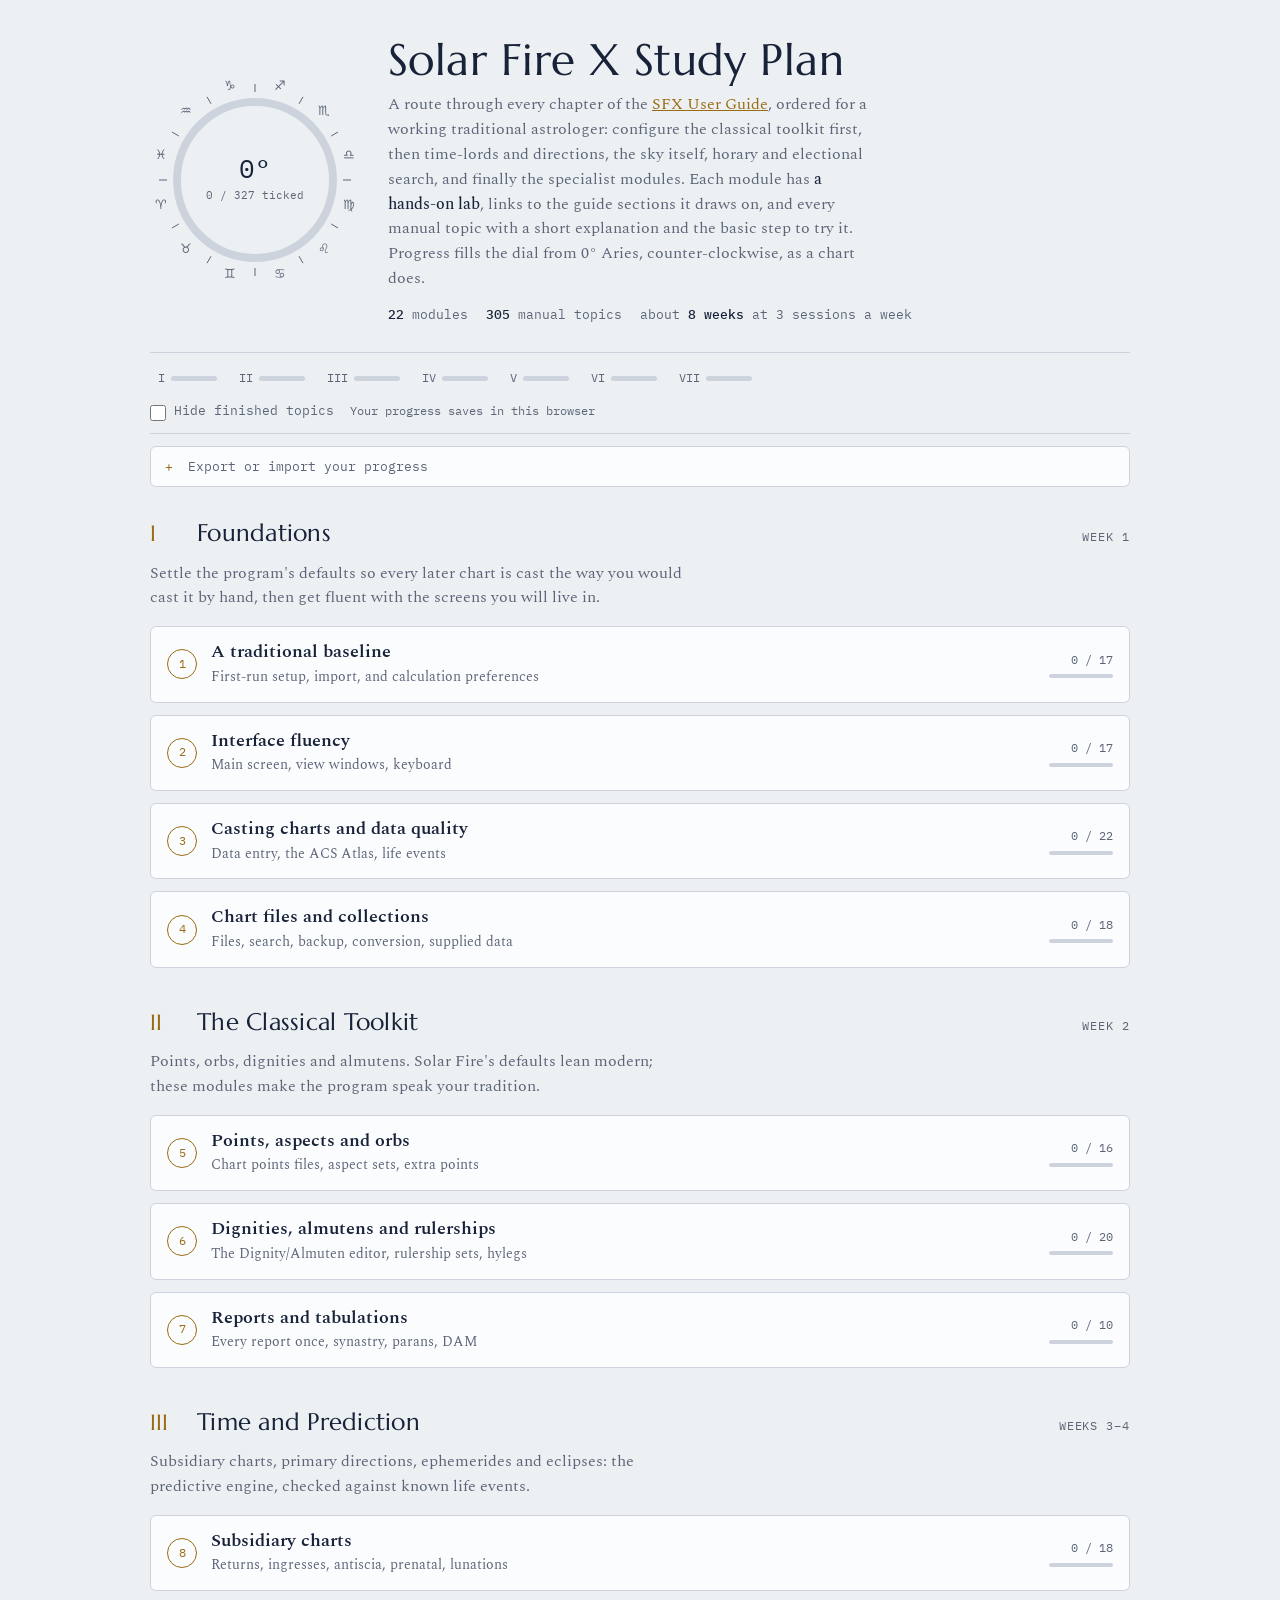
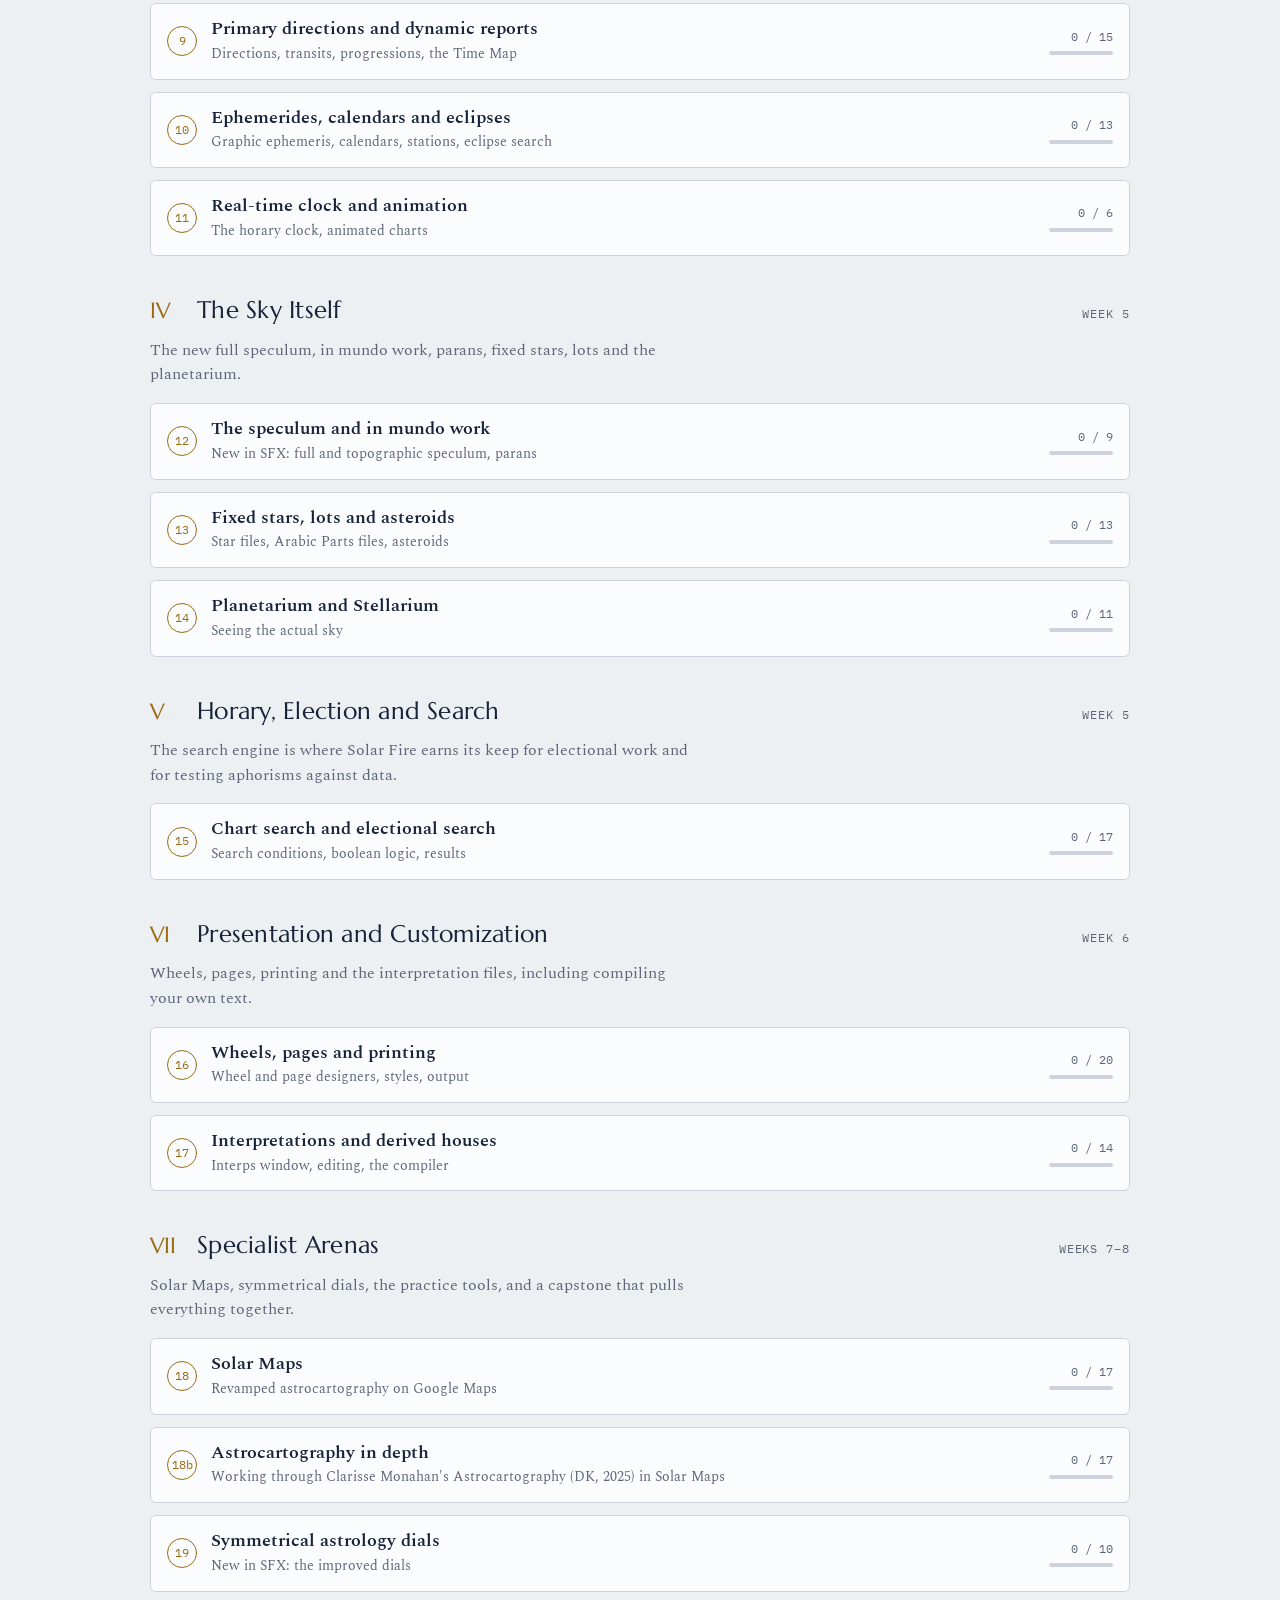
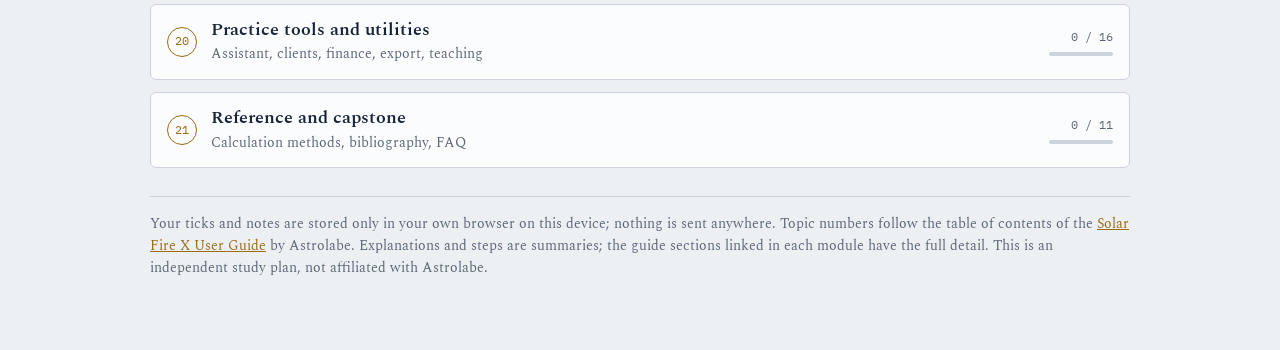
==== commit 8808f4dd: "Add Module 18b: astrocartography in depth with Monahan's Astrocartography Co-Authored-By: Claude Opu" ====
--- a/index.html
+++ b/index.html
@@ -8,15 +8,15 @@
 <meta property="og:type" content="website">
 <meta property="og:site_name" content="Solar Fire X Study Plan">
 <meta property="og:title" content="Solar Fire X Study Plan">
-<meta property="og:description" content="Every chapter of the Solar Fire X manual in 21 modules, ordered for traditional astrologers, with hands-on labs, a short explanation and the basic step for every topic, and tick-off progress.">
+<meta property="og:description" content="Every chapter of the Solar Fire X manual in 22 modules, ordered for traditional astrologers, with hands-on labs, a short explanation and the basic step for every topic, and tick-off progress.">
 <meta property="og:url" content="https://aamanlamba.github.io/solar-fire-x-study/">
 <meta property="og:image" content="https://aamanlamba.github.io/solar-fire-x-study/og-image.png">
 <meta property="og:image:width" content="1200">
 <meta property="og:image:height" content="630">
-<meta property="og:image:alt" content="Solar Fire X Study Plan: a zodiac progress dial beside the title, with 21 modules, 7 phases, about 8 weeks.">
+<meta property="og:image:alt" content="Solar Fire X Study Plan: a zodiac progress dial beside the title, with 22 modules, 7 phases, about 8 weeks.">
 <meta name="twitter:card" content="summary_large_image">
 <meta name="twitter:title" content="Solar Fire X Study Plan">
-<meta name="twitter:description" content="Every chapter of the Solar Fire X manual in 21 modules, ordered for traditional astrologers, with hands-on labs, a short explanation and the basic step for every topic, and tick-off progress.">
+<meta name="twitter:description" content="Every chapter of the Solar Fire X manual in 22 modules, ordered for traditional astrologers, with hands-on labs, a short explanation and the basic step for every topic, and tick-off progress.">
 <meta name="twitter:image" content="https://aamanlamba.github.io/solar-fire-x-study/og-image.png">
 <title>Solar Fire X Study Plan</title>
 <link rel="preconnect" href="https://fonts.googleapis.com">
@@ -196,8 +196,8 @@
 // Guide sections, keyed by manual number
 const SECTIONS={"2.3":["Encyclopedia","encyclopedia"],"3.1":["Installing Solar Fire","installing_solar_fire"],"3.2":["Importing Charts, Files and Settings","importing_charts_files_and_settings"],"3.3":["Finding Your Way Around Solar Fire","finding_your_way_around_solar_fire"],"4.2":["Casting a New Chart","casting_a_new_chart"],"4.3":["Places: Using the ACS Atlas","using_the_acs_atlas"],"4.4":["Viewing Charts, Grids and Pages","viewing_charts_grids_and_pages"],"4.5":["Using the View Chart Window","using_the_view_screen_features"],"4.6":["Manipulating Calculated Charts","manipulating_calculated_charts"],"4.7":["Saving Charts to a File","saving_charts_to_a_file"],"4.8":["Retrieving Charts From a File","retrieving_charts_from_a_file"],"4.9":["Manipulating Charts in Files","manipulating_charts_in_files"],"4.10":["Using the File Manager","using_the_file_manager"],"4.11":["Generating Chart Reports and Tabulations","generating_chart_reports"],"4.12":["Printing from Solar Fire","printing_from_solar_fire"],"4.13":["Changing Chart Options","changing_chart_options"],"4.14":["Working with Life Events","working_with_life_events"],"4.15":["Casting Subsidiary Charts","casting_subsidiary_charts"],"4.16":["Backing Up and Restoring Chart Files","backing_up_and_restoring_chart_files"],"4.17":["Entering Angles","entering_angles"],"5.1":["Using Calendars","using_calendars"],"5.2":["Using Dynamic Reports and Time Maps","using_dynamic_reports_and_time_maps"],"5.3":["Using the Graphic Ephemeris","using_the_graphic_ephemeris"],"5.4":["Real Time Clock and Animation","real_time_clock_and_animation"],"5.5":["Searching for Eclipses","searching_for_eclipses"],"6.1":["The Interps Menu","interps_menu"],"6.2":["Changing the Interpretation File","changing_the_interpretations_file"],"6.3":["Viewing Interpretations","viewing_interpretations"],"6.4":["Interpretations Reports","sending_an_interpretations_report_to_a_word_processor"],"6.5":["Editing Interpretations","editing_interpretations"],"7.1":["Appointments Manager","appointments_manager"],"7.2":["Teachers and Students","teachers_and_students"],"7.3":["Emailing Charts","emailing_charts"],"8.1":["Using Birthday Reminders","using_birthday_reminders"],"8.2":["Sabian Symbols","sabian_symbols"],"8.3":["Using the Astrologer's Assistant","using_the_astrologers_assistant_"],"8.4":["Generating an Ephemeris Listing","generating_an_ephemeris_listing_"],"8.5":["The Speculum","the-speculum"],"8.6":["Astrology and Finance","astrology_and_finance"],"8.7":["Viewing the Planetarium","viewing_the_planetarium"],"8.8":["Viewing Stellarium","viewing_stellarium"],"9.1":["Copying, Publishing and Sending Graphics","copying_publishing_and_sending_graphics"],"9.2":["Wheel Styles and Page Layouts","wheel_styles_and_page_layouts"],"9.3":["Changing Page Object Properties","editing_properties_of_objects_on_the_page"],"9.4":["Importing and Exporting Chart Files","converting_chart_files"],"9.5":["Chart Search and Electional Search","chart_search_and_electional_search"],"9.6":["Editing a Wheel Design File","editing_a_wheel_design_file"],"9.7":["Editing a Page Design File","editing_a_page_design_file"],"9.8":["Using the Utilities Menu","using_the_utilities_menu"],"9.9":["Viewing Astro-Locality Maps","viewing_astrolocality_maps"],"9.10":["Exporting Data to Text Files","exporting_data_to_text_files"],"9.11":["Interpretations Compiler","interpretations_compiler"],"9.12":["Format of the Orbital Elements File","format_of_the_orbital_elements_file"],"9.13":["Solar Maps","solar-maps"],"9.14":["Symmetrical Astrology","symmetrical-astrology"],"10.1":["Changing Preferences","changing_preferences"],"10.2":["Editing a Chart Points File","editing_a_chart_points_file"],"10.3":["Editing an Aspect Set","editing_an_aspect_set"],"10.4":["Editing a Color File","editing_a_color_file"],"10.5":["Changing Rulerships and Weightings","changing_rulerships_and_weightings"],"10.6":["Editing a User Defined Points File","editing_a_user_defined_points_file"],"10.7":["Editing an Extra Dynamic Points File","editing_an_extra_dynamic_points_file"],"10.8":["Editing an Extra Ring Points File","editing_an_extra_ring_points_file"],"10.9":["Editing an Asteroid File","editing_an_asteroid_file"],"10.10":["Editing an Arabic Parts File","editing_an_arabic_parts_file"],"10.11":["Editing a Fixed Stars File","editing_a_fixed_stars_file"],"10.12":["Editing a Dignity/Almuten File","editing_a_dignityalmuten_file"],"11.1":["Symbols and Abbreviations","symbols_abbreviations_"],"11.2":["Technical Details","technical_details"],"11.3":["Text and Data Supplied","text_and_data_supplied_with_solar_fire"],"11.4":["Bibliography","bibliography_"],"11.5":["Version Changes","version_changes"],"12.1":["FAQ: Missing midpoints in the dial","midpoints_are_missing_in_my_dial"],"12.3":["FAQ: Displaying all three Liliths","how_do_i_display_all_three_liliths"],"12.5":["FAQ: Search for declinations","search_for_declinations"]};
 // For each guide page: e = what it is, s = the basic step
-const NOTES={"first_run_setup_tasks":{"e":"On first launch SFX offers to check for updates and import charts and settings from an earlier version.","s":"Accept the prompts on first run. To do them later: Help > Visit Website for updates; Utilities > Import Charts, Files, and Settings."},"presetting_calculation_options":{"e":"Less common options (node type, parallax, Part of Fortune, progression and primary direction rates, Vulcan) live in Preferences, not the chart entry dialog.","s":"Preferences > Edit Settings, then review the Calculations, Progs/Dirns and Zodiac tabs before casting charts."},"setting_the_default_place":{"e":"The default place drives the Event Chart preview on the main screen and is the first guess when relocating charts.","s":"Click the Place box on the Date and Place bar of the main screen and pick a favorite place or look one up in the atlas."},"where_to_import_from":{"e":"The import dialog lists earlier Solar Fire installations it finds, and can also import from a zip file or another folder.","s":"Utilities > Import Charts, Files, and Settings; pick a source in Where to import from, or use Zip File Browse / Folder Browse. If the old files are in OneDrive or iCloud, first right-click the folder in Finder and choose Always Keep on This Device, or the import hangs at 0%."},"what_to_import":{"e":"Choose which kinds of files to bring across (chart files, settings, aspect sets, page designs and so on); each is marked for all users or advanced users.","s":"In the import dialog, click items in What to import individually, or use All On / All Off."},"import_options":{"e":"Decides what happens when an imported file has the same name as an existing one, such as renaming and keeping both.","s":"In the import dialog choose an import option; to treat items differently, import them one at a time with their own option."},"calculations":{"e":"The tab holding node type, Black Moon type, Part of Fortune formula, correction factors, void-of-course rule, Vulcan and polar MC handling.","s":"Preferences > Edit Settings > Calculations tab."},"lunar_node_type":{"e":"Choose true node (actual position) or mean node (smoothed formula) for every chart.","s":"Preferences > Edit Settings > Calculations tab > Lunar Node Type."},"part_of_fortune_type":{"e":"Choose the Fortune formula; 'Different Day/Night' reverses Sun and Moon for night charts, as in the ancient texts.","s":"Preferences > Edit Settings > Calculations tab > Part of Fortune Type. Applies to charts opened or cast afterwards."},"optional_correction_factors":{"e":"Turn on geocentric correction to latitude and parallax correction to the Moon (topocentric Moon).","s":"Preferences > Edit Settings > Calculations tab > Optional Correction Factors."},"void_of_course":{"e":"Sets which planets count when deciding if the Moon is void of course: modern (outer planets included) or traditional options.","s":"Preferences > Edit Settings > Calculations tab > Void Of Course; pick the rule that matches your practice."},"zodiac":{"e":"Default zodiac (tropical or a sidereal ayanamsa) and how it is applied to new charts.","s":"Preferences > Edit Settings > Zodiac tab."},"houses":{"e":"Default house system, how Asc/MC are shown, composite chart houses and when the default house system applies.","s":"Preferences > Edit Settings > Houses tab."},"places":{"e":"Favorite places, the current default place, timezone lookup at startup and which atlas to use.","s":"Preferences > Edit Settings > Places tab."},"saving_and_restoring_settings":{"e":"All program settings live in SOLFIREX.INI; you can save the current settings or restore the last saved ones at any time.","s":"Preferences > Save Settings to store them; Preferences > Restore Settings to go back to the last saved state."},"save_settings_on_exit":{"e":"When ticked, any settings you change are saved automatically when you quit.","s":"Preferences > Save Settings on Exit (a check mark shows it is on)."},"solar_fires_main_screen":{"e":"The main screen has a menu, toolbar, Date and Place bar, Current Settings panel, Current Chart Preview, Calculated Charts list and Planet bar.","s":"Identify each part on your screen; parts can be turned on or off from the Preferences menu."},"current_settings":{"e":"Shows the active points file, aspect set, zodiac and colors, and is a shortcut for changing them.","s":"On the main screen click any line in the Current Settings panel (e.g. Displayed Points) to choose a different file."},"calculated_charts":{"e":"The charts ready to use in this session; everything you view or report on is picked from here.","s":"Click a chart to make it current; Cmd-click to add more, Shift-click for a run, or Cmd+A for all. On the Mac only the last-clicked chart shows a highlight, but the others are selected too."},"planet_bar":{"e":"Live positions of the ten main bodies plus lunar phase and eclipse information; retrograde planets show in red.","s":"Look along the bottom of the main screen; click a planet for more detail."},"shortcut_keys":{"e":"Function-key shortcuts for frequent commands: F2 new chart, F3 open chart, F4 progressed, F5 returns and ingresses, F6 harmonic, and more; Esc closes most windows.","s":"Try F2, F3 and F4 from the main screen (hold fn on a Mac keyboard), and Esc to leave the View Chart window. On the Mac, trust the shortcut shown beside each menu item over the guide."},"viewing_multiwheels_and_synastry_grids":{"e":"Dual wheels, bi- to quinqui-wheels and synastry grids show two or more charts together.","s":"View > BiWheel (or TriWheel, Synastry Grid…), then assign a chart to each position in the Chart Selection screen."},"viewing_a_single_chart_or_grid":{"e":"Any calculated chart can be shown as a wheel, an aspect grid, or both on one page.","s":"Select a chart in Calculated Charts, then View > Current Chart (or double-click it, or Opt+Cmd+C); View > Current Grid for the grid."},"viewing_pages":{"e":"Pages are free-form layouts combining charts and data that the standard views cannot show.","s":"View > Page Style Browser, choose a page layout, click OK and select the charts it needs."},"shortcuts_for_viewing_multiple_wheels_or_charts":{"e":"Selecting several charts first lets you open them all, or a biwheel, without extra selection screens.","s":"Select several charts in Calculated Charts, then View > Current Chart (Opt+Cmd+C) or View > BiWheel (Cmd+F2). Cmd-click or Shift-click selects several charts even though only the last one looks highlighted."},"view_menu":{"e":"Sets which page style each View menu item opens, so your preferred layout appears automatically.","s":"Preferences > Edit Settings > View tab; pick a page style for Current Chart, BiWheel and the others."},"using_the_page_topic_index":{"e":"The Page Style Browser lists every wheel and page layout by topic; you can preview, open, edit, or add your own categories.","s":"View > Page Style Browser; right-click (two-finger click on a Mac) a category to add or rename one; Edit… opens the Page Designer."},"adjusting_a_chart_to_a_new_time_or_date":{"e":"Rectify Assist steps a natal or event chart's date, time or angles while you watch the wheel change.","s":"In View Chart click Rectify, then use the arrows beside Date and Time, setting the step in Time Step Interval."},"entering_a_date":{"e":"Dates can be typed in almost any format and are converted on leaving the box; spin buttons step day, month or year.","s":"In New Chart Data Entry type the date, or use the three spin buttons to the right of the Date box."},"using_view_screen_buttons":{"e":"The View Chart window's buttons change charts, wheel style, aspects, points and more without leaving the display.","s":"In View Chart use Charts to swap charts and Wheel Style to change the wheel; ReDraw after changes."},"editing_the_toolbar_buttons":{"e":"The toolbar can be customized by adding, removing and reordering buttons.","s":"Preferences > Edit Toolbar (or double-click a blank part of the toolbar); select a button and click Add."},"direct_access_to_the_chart_opt":{"e":"Right-clicking a displayed page opens the Chart Options menu without returning to the main screen.","s":"In View Chart, right-click (two-finger click on a Mac) the page, change an option, then click ReDraw."},"viewing_panels_on_the_main_screen":{"e":"Toolbar, Date and Place bar, Current Settings panel and Planet bar can each be shown or hidden.","s":"Toggle each panel from the Preferences menu."},"casting_an_instant_chart_for_here_and_now":{"e":"Casts a chart for this moment at your default place, ideal for horary questions.","s":"In New Chart Data Entry click Now for the current time; click Restore to fill in the default place."},"the_new_chart_data_entry_dialog_box":{"e":"The dialog where natal or event details and chart options are entered; it opens pre-filled with the last chart or the default place.","s":"Chart > New (F2)."},"presetting_calculation_options2_":{"e":"Node type, Part of Fortune formula and similar options cannot be set in New Chart Data Entry, so set them before casting.","s":"Preferences > Edit Settings > Calculations."},"selecting_a_house_system":{"e":"Choose the house system for this chart; the startup default is set in Preferences.","s":"In New Chart Data Entry pick from the House System drop-down."},"entering_location_details":{"e":"Place, country or state, time zone, latitude and longitude, typed by hand or filled in from the atlas.","s":"Tick Auto Lookup and type the place name; Restore fills the default place; the Place drop-down lists recent and favorite places."},"selecting_an_event_type":{"e":"Labels a chart (natal, event, horary and so on) instead of 'Unspecified'; other parts of SFX use the label to show information appropriately.","s":"In New Chart Data Entry choose from the Event Type drop-down."},"entering_a_source_description":{"e":"A short note explaining the source rating, such as 'Birth certificate'.","s":"Type it in the Data Source box of New Chart Data Entry."},"entering_a_time_zone":{"e":"Accepts standard zone abbreviations, an offset from UT, Local Mean Time or Local Apparent Time.","s":"Click Zone to pick from the Time Zone Selection screen, or type an abbreviation or UT offset into the Zone box."},"using_the_acs_atlas":{"e":"The built-in ACS Atlas finds places with their historical time-zone and daylight-saving changes.","s":"In New Chart Data Entry click Place, find the location in the ACS Atlas dialog, then OK to copy it back."},"selecting_a_coordinate_system":{"e":"Geocentric or heliocentric positions; heliocentric planets are placed on geocentric houses unless you choose the neutral 0° Aries house system.","s":"In New Chart Data Entry choose from the Coordinate System drop-down."},"editing_a_calculated_chart":{"e":"Copy-and-edit or edit-and-replace a natal or event chart already in the Calculated Charts list.","s":"Select the chart, then Chart > Edit > Copy and Edit Chart; change the details and click OK."},"toggling_zodiac_or_node_type":{"e":"Switch a calculated chart between tropical and sidereal, or true and mean node, without re-entering it.","s":"Select the chart, then Chart > Edit > Toggle Chart Zodiac or Chart > Edit > Toggle Lunar Node."},"adding_a_new_place2":{"e":"Add your own locations to the atlas so they look up with the correct time-zone history.","s":"In the ACS Atlas dialog click Add/Del Places, then Add New; 'Same as nearest location' copies its time-zone rules."},"entering_a_source_rating":{"e":"An optional Rodden-style code recording how reliable the date and time are.","s":"Choose a rating from the Source Rating drop-down in New Chart Data Entry, or type a code."},"entering_life_events":{"e":"Any number of dated life events can be stored with a chart, ready for progressions, directions and animation.","s":"In New Chart Data Entry click Life Events… and add events in the editing window."},"cloning_charts":{"e":"Keeps a copy of a chart wheel open in its own window while you work in reports elsewhere.","s":"Select one chart in Calculated Charts, then Chart > Clone."},"saving_charts_to_a_file":{"e":"Saves calculated charts (any type except multiple composites) into a chart database file for later sessions.","s":"Select the charts in Calculated Charts, then Chart > Save to File."},"working_with_life_events":{"e":"Life events stay linked to the natal chart, so you can cast transits or progressions for them without retyping. Requires an SFv6/v7-format chart file.","s":"Edit events via Life Events… on the chart's entry dialog; pick them later from the pop-up list when casting subsidiary charts."},"dates":{"e":"How two-digit years are read and which calendar style (Julian/Gregorian) dates display in.","s":"Preferences > Edit Settings > Dates tab."},"choosing_chart_data_columns_to_display":{"e":"Choose, order and size the columns shown in the chart database list.","s":"In Chart > Open, right-click (two-finger click) the column headers to open Choose Columns; Show/Hide and Move Up/Down."},"entering_angles":{"e":"Angles (orbs, ayanamsas, return angles) can be typed as degrees-minutes-seconds or as decimal degrees.","s":"Wherever an angle is asked for, type e.g. 8 30 or 8.5."},"adding_or_editing_chart_comments":{"e":"Permanent notes attached to a saved chart, shown whenever it is highlighted.","s":"In Chart > Open select the chart, click in the Comments box (or Edit…), type, then Save."},"chart_file_limitations":{"e":"A chart file holds about 64,000 charts; keep each to a few thousand for good performance.","s":"Plan separate files (e.g. Nativities, Horaries, Mundane) rather than one large file."},"moving_charts":{"e":"There is no move command: charts are moved by copying then deleting.","s":"In Chart > Open copy the charts to the other file, then delete them from the original."},"searching_all_chart_files":{"e":"Finds charts by name across every chart file in the current chart folder.","s":"In Chart > Open click Charts > Search All Files, type part of the name, then OK."},"performing_an_advanced_search_for_chart_details_or_astrological_criteria":{"e":"Searches chart files by chart details or astrological conditions using the full Chart Search engine.","s":"In Chart > Open click Advanced Search."},"using_the_file_manager":{"e":"The common dialog used for every file type (chart files, points, aspect sets, star files, wheel styles…) to select, create, copy, rename or delete files.","s":"Open any file choice, e.g. Chart Options > Displayed Points, and try Create, Copy and Rename."},"merging_chart_files":{"e":"Combine chart files from different computers into one.","s":"Chart > Open, click File (top left), select the destination file, then Merge to open the Chart Merge Utility and pick the files to merge in."},"converting_charts":{"e":"Runs the conversion between the chosen source and destination formats.","s":"In the Chart Conversion Utility set Import From, Save To and Options, then click Convert."},"backing_up_and_restoring_chart_files":{"e":"Chart files can't be rebuilt if lost, so back them up regularly, ideally to an external drive.","s":"Utilities > Backup Chart Files… (or Backup All User Files…) and choose a destination."},"chart_files_you_can_import_from_":{"e":"Imports from older Solar Fire versions, Solar Maps, Solar Writer, JigSaw, Nova and ASCII files.","s":"Check which format your old data is in before converting."},"chart_files_you_can_export_to":{"e":"Exports to older Solar Fire formats, JigSaw and flexibly defined ASCII files.","s":"Use ASCII export when you want charts in a spreadsheet or another program."},"charts":{"e":"Chart saving and importing options, including Auto Chart Save and conversion to the SFv6/v7 format.","s":"Preferences > Edit Settings > Charts tab."},"chart_data":{"e":"Over 2,000 rated charts are supplied (Clifford, Australian and Scholfield collections), rated with the Rodden system.","s":"Chart > Open and browse the supplied chart files."},"displayed_points":{"e":"A named file listing which planets and points appear in charts, grids and reports.","s":"Chart Options > Displayed Points, then select, edit or create a set in the File Manager."},"displayed_transiting_points":{"e":"Points to hide when a chart is shown as transits in a multiwheel; switch off only those you don't want.","s":"Chart Options > Displayed Transiting Points."},"the_scholfield_collection":{"e":"About 1,200 charts collected by Sy Scholfield, filed by category (Politics, Royalty, Literature and so on).","s":"Chart > Open and select one of the Scholfield category files."},"the_clifford_data_compendium":{"e":"Birth data of 500 well-known people, many carefully sourced and some previously unpublished.","s":"Chart > Open and select the file clif2000."},"extra_ring_points":{"e":"An extra ring in the wheel for midpoints, fixed positions, stars, Arabic Parts, asteroids, prenatal lunations and more.","s":"Chart Options > Extra Ring Points; choose a set, or edit or create one."},"aspect_set":{"e":"A named file of which aspects are on and their orbs; used for charts, grids, reports and dynamic reports.","s":"Chart Options > Aspect Set, then select, edit or create a set in the File Manager."},"aspected_points":{"e":"Which points have aspect lines drawn; can differ from the displayed points so some points show without aspects.","s":"Chart Options > Aspected Points."},"aspect_highlighting_and_filtering":{"e":"Highlights aspects by orb, styles applying and separating aspects differently, and filters lines by orb, harmonic or point, all while viewing a chart.","s":"Chart Options > Aspect Highlighting and Filtering…"},"editing_an_aspect_set":{"e":"Switch aspects on or off and set their orbs within an aspect set file.","s":"Chart Options > Aspect Set, select the file, click Edit; select an aspect and set its orbs; Restore switches an aspect on."},"editing_an_extra_ring_points_file":{"e":"Choose what goes in the extra ring: fixed positions, midpoints, asteroids, stars, Arabic Parts, extra bodies, prior lunations, eclipses and nodes.","s":"Chart Options > Extra Ring Points, select or create a file, click Edit and add points to Selected Points."},"points":{"e":"The order in which planets are listed in reports, tabulations and grids.","s":"Preferences > Edit Settings > Points tab; Move Point Up/Down, or Reset to Default."},"editing_a_user_defined_points_file":{"e":"Up to 50 extra points (such as lots or stars) shown in the main ring alongside the planets; None.ptu turns them off.","s":"Chart Options > Displayed User-Defined Points, then add points to Selected Points."},"selecting_stars_arabic_parts_asteroids_extra_bodies":{"e":"Adds a set of stars, parts, asteroids or extra bodies as extra points in a dynamic report.","s":"In Dynamic Reports Selection open Select Extra Points, click > beside the type and choose a file."},"selecting_advanced_options":{"e":"Advanced aspect options: orb types beyond the luminary/other split, and your own user-defined aspects.","s":"While editing an aspect set click Advanced, then choose an orb type or add an aspect."},"editing_a_chart_points_file":{"e":"The six point files (displayed, transiting, aspected and so on) each list which points are switched on.","s":"Chart Options > (point type), select the file, click Edit; move points between Selected and Unselected."},"selecting_fixed_positions":{"e":"Adds a fixed zodiacal degree as an extra point in a dynamic report.","s":"In Select Extra Radix Points type the position (e.g. 4 Pi 27 32) in Position to Add, then Add."},"selecting_midpoints":{"e":"Adds chosen midpoints as extra points in a dynamic report.","s":"In Select Extra Points pick the first point on the left and the second on the right, then click On."},"editing_a_dignityalmuten_file":{"e":"Defines how SFX scores essential dignities and almutens for the Horary report, Essential Dignities object, hylegs and more.","s":"Utilities > Dignity/Almuten Editor, then open an existing .alm file."},"selecting_point_modifiers":{"e":"For each point in an almuten, use its own position or derived ones such as its dispositor.","s":"In the Dignity/Almuten Editor choose a modifier for each selected point."},"editing_dignity_scores":{"e":"The score awarded for rulership, exaltation, triplicity, term, face and the debilities.","s":"In the Dignity/Almuten Editor click an item in the Dignity Scoring list and change its value."},"diurnal_applicability":{"e":"Whether a definition applies to day charts, night charts or both.","s":"In the Dignity/Almuten Editor tick Diurnal Charts and/or Nocturnal Charts."},"selecting_points":{"e":"The points summed in an almuten calculation: chart points, house cusps, the prenatal syzygy and other derived positions.","s":"In the Dignity/Almuten Editor click Selected Points and choose in the Summation Point Selection dialog."},"calculation_types":{"e":"Degree Dignities scores a planet at its own degree; Almuten finds the planet with most dignity over a set of points.","s":"In the Dignity/Almuten Editor choose Degree Dignities or Almuten under Calculation Type."},"manipulating_files":{"e":"Open, save, save as and create dignity definition (.alm) files.","s":"In the Dignity/Almuten Editor use File > Open, Save, Save As or New."},"triplicities":{"e":"Choose Ptolemy, Lilly or Dorothean triplicity rulers.","s":"In the Dignity/Almuten Editor click Options and set Triplicity Type."},"adding_a_new_definition_to_the_list":{"e":"Add a fresh definition, or duplicate an existing one, within a dignity file.","s":"In the Dignity/Almuten Editor use Edit > Add New Definition, or select one and Edit > Paste Definition."},"terms":{"e":"Choose Ptolemaic (Chaldean, as in Lilly) or Egyptian terms.","s":"In the Dignity/Almuten Editor click Options and set Term Type."},"rulerships_associations":{"e":"The planet–sign relationships SFX uses by default, with notes on where astrologers disagree.","s":"Compare the table with your own scheme before editing rulerships."},"weightings":{"e":"Point weightings drive the mode and element balances in the Chart Analysis report and interpretations.","s":"Utilities > Edit Rulers/Weightings and adjust the weighting values."},"editing_rulerships":{"e":"Each rulership level (e.g. Old, Modern, Esoteric) can be renamed and its sign rulers changed; you could rename 'Old' to 'Traditional'.","s":"Utilities > Edit Rulers/Weightings; pick a Level Number, then a sign, and choose its rulers."},"changing_rulerships":{"e":"Choose which rulership set (Modern, Old, Esoteric) interpretation texts use for decanates, house rulers, dispositors and rays.","s":"In the Interpretations window choose a set from the Rulerships menu."},"descriptions_of_the_tabulations":{"e":"Ready-made collections of page objects (stations, parans, dignities and more) for the selected chart.","s":"Browse the list to see what each tabulation shows, then open the ones you will use."},"synastry_reports":{"e":"Text reports comparing two charts.","s":"Reports > Synastry, choose the two charts, then click Reports."},"omarbonatti":{"e":"Like Bonatti/Lehman, but the Sun or Moon can be hyleg only if aspected by one of its rulers.","s":"Uses the second definition in HYLEG.ALM, which you can edit."},"chart_hylegs":{"e":"SFX computes the hyleg by several traditional methods, in a report and as a page object.","s":"Compare the methods' results for the same chart."},"ptolemy":{"e":"Ptolemy's method always yields a hyleg; Omar's and Bonatti's may not.","s":"Uses the third and fourth definitions in HYLEG.ALM (Ptolemy triplicities and terms by default)."},"ashtkoot_reports":{"e":"The Vedic eight-factor compatibility score (out of 36), based on the two sidereal Moons.","s":"Select two charts in Calculated Charts, then Reports > Ashtkoot Compatibility."},"dignities_ancient":{"e":"Page objects for traditional work: planetary sect, essential dignities, almutens, planetary periods and more.","s":"Add them to a page in the Page Designer; choose a dignity file to control terms and scoring."},"bonattilehman":{"e":"Hyleg by Bonatti as presented by Lee Lehman: traditional rulers, Dorothean triplicities, Egyptian terms, 8/5/3° cusp offsets.","s":"Uses the first definition in HYLEG.ALM, which you can edit."},"descriptions_of_the_reports":{"e":"What each report contains, from Chart Analysis (positions, declinations, azimuths, aspect patterns) onward.","s":"Read through the list, then open the reports themselves with Reports > Current Chart."},"reports_for_a_single_chart":{"e":"The Chart Report screen lets you choose, browse, edit and print any report for one chart, with a modulus for sorted and midpoint reports.","s":"Select a chart, then Reports > Current Chart (or Reports in View Chart); pick a report from the list at top right."},"report_options":{"e":"Choose which paran types (rising, setting, culminating, anti-culminating) the fixed star paran report includes.","s":"Reports > Parans to Use, and tick or untick each type."},"parans2":{"e":"Parans can be shown as local clock times, LST angles or LST times.","s":"Preferences > Edit Settings > Misc tab > Parans."},"midpoint_trees":{"e":"Two options controlling how midpoint trees are built in reports and page objects.","s":"Preferences > Edit Settings > Misc tab > Midpoint Trees."},"the-developmental-age-method":{"e":"Glenn Perry's method, new in SFX: each natal planet stands for a period of life, giving a timeline different from transits or progressions.","s":"The guide doesn't give a menu path; it sits with the chart reports, so look in the report list under Reports > Current Chart."},"selecting_a_base_chart":{"e":"Most subsidiary charts need a base chart, picked from the Calculated Charts in each subsidiary dialog; an unsuitable choice greys out OK.","s":"In any subsidiary chart dialog, choose from the Base Chart list."},"casting_a_combined_chart":{"e":"Composite, Davison relationship, coalescent, or a group composite of up to 15 charts.","s":"Chart > Combined, choose the Chart Type to Generate, then select the base charts."},"casting_an_harmonic_transform_antiscia_or_analogue_chart":{"e":"Harmonic, harmonic age, arc transform, antiscia, contra-antiscia, longitude equivalent and other transform charts from any chart.","s":"Chart > Harmonic/Transform (F6), choose the Chart Type to Generate and the base chart."},"casting_a_transiting_progressed_or_directed_chart":{"e":"Progressed, directed or transit charts for any natal chart; as a subsidiary chart you can pull in stored life events and apply precession.","s":"Chart > Tran/Prog/Dirn (F4), choose the chart type and base chart, then enter the date."},"casting_a_return_ingress_or_transit_chart":{"e":"Solar, lunar, planetary and asteroid returns, partial and harmonic returns, ingresses, and transits to any point.","s":"Chart > Return (F5), choose the Chart Type to Generate and the base chart, then the location (natal or other)."},"casting_a_prenatal_chart":{"e":"Conception charts (two methods), other prenatal epochs, and deriving a natal chart from a conception date.","s":"Chart > Prenatal, choose the chart type and base chart."},"casting_a_lunar_phase_or_eclipse_chart":{"e":"Progressed and transiting lunar phases, lunar phase returns and family charts, and eclipses chosen from a list.","s":"Chart > Lunar Phase, then choose the chart type and search date."},"casting_a_risingsetting_chart":{"e":"A chart for the moment a planet rises, sets, culminates or anti-culminates, visually or geometrically.","s":"Chart > Rising/Setting, choose the chart type, then a base chart or a date and place."},"prenatal_charts":{"e":"Background on why charts before birth are used, and the schools behind them.","s":"Read before casting prenatal charts."},"casting_a_vedic_chart":{"e":"Vedic and divisional charts, which require a sidereal zodiac (Lahiri is the common default).","s":"Chart > Vedic, then choose the chart type and a sidereal base chart."},"return_charts":{"e":"Returns are to the same zodiacal point as the base chart (tropical or sidereal) unless precession-corrected.","s":"Decide whether you want precessed returns before casting."},"primary_directions_in_solar_fi":{"e":"SFX offers Primary Mundane, Primary Zodiacal and Primary van Dam directions, using Placidian mundane positions after Makransky.","s":"Dynamic > Transits & Progressions, then choose a primary method from the Directions menu."},"progressed_charts":{"e":"How mean progressions and progressed angles are calculated.","s":"Check the angle method in Preferences > Progs/Dirns before relying on progressed angles."},"antiscia_and_contraantiscia_charts":{"e":"Mirror images of each planet about the Cancer–Capricorn axis (antiscia) or the Aries–Libra axis (contra-antiscia).","s":"Cast via Chart > Harmonic/Transform; read tight conjunctions with natal points."},"jaynes_prenatal_charts":{"e":"Charles Jayne's 16 prenatal epochs, one for each planet including six hypotheticals.","s":"Cast via Chart > Prenatal and choose a Jayne type."},"casting_a_locality_or_relocated_chart":{"e":"Relocated charts (same moment, new place) plus geodetic and Johndro locality charts.","s":"Chart > Locality, choose Relocated (or Geodetic/Johndro) and the base chart, then OK."},"baileys_prenatal_charts":{"e":"E.H. Bailey's prenatal epoch methods; you can adjust the number of lunar cycles for premature births.","s":"Cast via Chart > Prenatal and choose a Bailey type."},"using_dynamic_reports_and_time_maps":{"e":"Dynamic reports list transits, progressions and directions to a radix chart; the Time Map shows them graphically.","s":"Dynamic > Transits & Progressions; Dynamic > Full Transit Header toggles the long report header."},"longitude_equivalent_of_declination_charts":{"e":"Converts each point's declination into the ecliptic longitude with that declination.","s":"Cast via Chart > Harmonic/Transform."},"generating_a_dynamic_report":{"e":"Choose the radix chart (and optionally an alternate radix for cross-chart work), period, points and event types.","s":"Dynamic > Transits & Progressions; pick the Dynamic Radix Chart and options, then generate."},"time_map":{"e":"A graphical timeline of the report's events; lines can be deleted or rearranged.","s":"In the dynamic report click Time Map."},"description_of_report_layout":{"e":"A header (radix, points, aspects, events, period) above the list of events.","s":"Use Glyphs in Report Style switches between glyphs and names."},"viewing_a_dynamic_interpretations_report":{"e":"Sends interpretations for every event to your word processor.","s":"In the dynamic report click Interps Report."},"saving_and_deleting_selections":{"e":"Named selections store every option on the dynamic report screen for reuse.","s":"Click Save Selection and name it; highlight a saved one and press Delete to remove it."},"progression_day_type":{"e":"Base secondary and tertiary progressions on the solar day or a sidereal cycle.","s":"Preferences > Edit Settings > Progs/Dirns tab > Progression Day Type."},"automated_date_options":{"e":"Lets a saved selection start from today's date or the radix date automatically.","s":"Click Date Options… in Dynamic Report Selection."},"progsdirns":{"e":"Angle progression type, day type, user progression and direction rates, primary direction rate and relocation.","s":"Preferences > Edit Settings > Progs/Dirns tab."},"rate_for_primary_directions":{"e":"The key for primary directions: Ptolemy (1 year per degree), Naibod, solar arc and other options.","s":"Preferences > Edit Settings > Progs/Dirns tab > Rate for Primary Directions."},"item_info":{"e":"Detail on a report line: interpretations, all hits of the same transit and full names of stars, parts or asteroids.","s":"Select a line in the dynamic report and click Item Info (or double-click it)."},"primary_direction_references":{"e":"Further reading: Makransky, Gansten, Kolev and Brady.","s":"Use these to check SFX's method against the literature."},"calendar_information":{"e":"Each calendar day shows the time zone, the Moon's sign and ingress, and the selected transits, progressions and directions.","s":"Dynamic > Calendar; switch Day, Week or Month from the calendar's View menu."},"directed_charts":{"e":"Zodiacal directions add one arc (solar arc or another chosen key) to every point, keeping the natal aspects.","s":"Choose the direction method in the dynamic report or Tran/Prog/Dirn dialog."},"gardening_calendar":{"e":"Calendar gardening advice by lunar phase and the Moon's element.","s":"In Dynamic > Calendar open Preferences > Edit Settings… and tick Show Gardening Times."},"setting_calendar_preferences":{"e":"Choose which transits, progressions, directions and other events the calendar lists; settings are remembered.","s":"In the Calendar screen choose Preferences > Edit Settings…"},"setting_ephemeris_options":{"e":"Period, time zone, zodiac, coordinates, node type and points for a printed ephemeris.","s":"Dynamic > Ephemeris Generator, then set the options."},"exporting_calendar_events":{"e":"Copy the calendar image, or send events to an external calendar.","s":"In the Calendar use Export > Copy/Send Image, or Export > Send Calendar Events."},"choosing_ephemeris_options":{"e":"The radix chart (and optional alternate chart), saved selections, period, modulus and points for a graphic ephemeris.","s":"Dynamic > Graphic Ephemeris, pick the Dynamic Radix Chart and options."},"viewing_and_printing_the_graphic_ephemeris":{"e":"View, print, queue for printing or copy the graphic ephemeris.","s":"In Graphic Ephemeris Selection click OK to view, or Queue to add it to the print queue."},"viewing_the_ephemeris":{"e":"The ephemeris builds in a grid you can browse and print.","s":"In the Ephemeris Generator click Start; Stop halts it; Print sends it to the printer."},"eclipses2":{"e":"Eclipse data comes from Fred Espenak's NASA eclipse tables.","s":"Reference only."},"searching_for_eclipses":{"e":"List eclipses by type or Saros series, cast eclipse charts, and find eclipses aspecting a chart.","s":"Dynamic > Eclipse; tick eclipse types, and tick the chart option to find eclipses hitting a chart's points."},"stations":{"e":"How close to a station a planet must be to count as stationary (by time, distance or other measure), and showing an 'S' on wheels.","s":"Preferences > Edit Settings > Stations tab; tick Show Stations with \"S\"."},"eclipses_prefs":{"e":"Use the exact new or full moon time, or the time of maximum eclipse, for eclipse calculations.","s":"Preferences > Edit Settings > Eclipses tab."},"how_to_set_up_animations":{"e":"A real-time astrological clock for your default place, or animated charts for any chart.","s":"Dynamic > Real Time Clock; or select a chart and Dynamic > Animate Chart…, then Clock or Animation."},"now_button_precision":{"e":"Whether Now fills in the time to the minute or to the second.","s":"Preferences > Edit Settings > Misc tab > Now Button Precision."},"exporting_animated_charts":{"e":"Send the animated chart at its current moment to Calculated Charts or a fixed View Chart page.","s":"In the animation click Export > To Calculated Chart List, or To Fixed Page…"},"selecting_alternative_chart_types":{"e":"In an animated multiwheel, each ring can be transits, a fixed base chart, secondary progressions or another method.","s":"Choose a method per chart position in the animation's chart selection dialog."},"how_to_control_the_animation":{"e":"Step the animation forward or back, or jump to a stored life event.","s":"With Animation selected (top right), use the step controls; Events jumps to a life event."},"general-description-of-in-mund":{"e":"In mundo means measuring a body's real position relative to the observer's horizon and meridian rather than along the ecliptic.","s":"Read before using the speculum."},"the-topographic-speculum":{"e":"Position tables for the Topocentric house system of Page and Polich.","s":"Use it if you work with Topocentric houses."},"the-speculum":{"e":"New in version X: a full speculum of off-ecliptic positions and natal parans, with paran synastry between two charts.","s":"View > Speculum."},"the-full-speculum":{"e":"A table of right ascension, declination and other coordinates for each planet, the classical aid for in mundo work.","s":"Open the speculum for a nativity and read across each planet's row."},"uses-of-the-full-speculum":{"e":"How to use oblique ascension, semi-arcs and proportional positions from the speculum for in mundo directions.","s":"Work through the guide's Uranus example with your own chart."},"the-paran---general-descriptio":{"e":"A paran is when two bodies cross the angles (horizon or meridian) at the same moment.","s":"Read before the paran comparison pages."},"paran-comparison-":{"e":"Inter-chart parans: when factors of two charts hit the angles together, acting like an aspect.","s":"Use it for synastry or natal-to-event work."},"how-to-use-paran-synastry-":{"e":"Example: if one person's Moon culminates while the other's Sun rises, their luminaries are linked in mundo.","s":"Run paran synastry on two related charts and compare with ordinary synastry."},"using_more_asteroids":{"e":"SFX can use thousands of asteroids from Swiss Ephemeris or Pottenger files; keep selections to about a thousand per file.","s":"In the asteroid editor choose the Swiss Ephemeris or Pottenger option to find asteroid files."},"editing_an_asteroid_file":{"e":"Seven asteroids are always available as chart points; others are chosen in user asteroid files (standard.ast holds 45).","s":"Chart Options > Files > Asteroids File, select a user file and click Edit."},"editing_an_arabic_parts_file":{"e":"Define Arabic Parts as A+B−C formulas for parts reports and page objects.","s":"Chart Options > Files > Arabic Parts, select a file, then Edit."},"merging_a_file":{"e":"Append all entries from another Solar Fire star file.","s":"In the Fixed Star Editor choose File > Merge."},"editing_star_information":{"e":"Type over a star's data, add or delete entries and set its constellation.","s":"In the Fixed Star Editor use Add or Delete, and edit the boxes directly."},"arabic_parts":{"e":"Several parts files are supplied, including Allparts.arp (from Nova) and Moreparts.arp (150 parts).","s":"Open them in the Arabic Parts editor to see the formulas."},"fixed_stars_data_and_text":{"e":"BRADY.FST holds 50 stars with Bernadette Brady's interpretations, best used with the Star Parans report.","s":"Select BRADY.FST as your star file and run the Star Parans report."},"sorting_the_file":{"e":"Re-sort a star file by any of several orders.","s":"In the Fixed Star Editor choose Edit > Sort."},"changing_the_date":{"e":"Star positions are shown for today unless you change the date, e.g. to see them precessed to a birth.","s":"In the Fixed Star Editor choose Edit > Change Date."},"creating_a_new_file":{"e":"Start an empty star file to fill yourself or by merging.","s":"Open the editor via Chart Options > Files > Fixed Stars > Edit, then File > New."},"asteroids":{"e":"Ephemerides for over 1,000 asteroids (1500–2100) are included; more can be added from Astrodienst.","s":"Select the AstGlyphs asteroid file to get glyphs for user-defined or extra-ring points."},"dwarf_planets":{"e":"Ceres, Pluto, Haumea, Makemake and Eris are available as dwarf planets.","s":"Add them through your points files if you want them shown."},"choosing_the_coordinate_system":{"e":"Show the planetarium sphere in equatorial, ecliptical or local horizon coordinates.","s":"View > Planetarium, then pick from the coordinate system drop-down."},"viewing_stellarium":{"e":"Opens any calculated chart's sky in Stellarium, the free 3D planetarium (install it first).","s":"Select a chart in Calculated Charts, then View > Stellarium."},"choosing_the_view_direction":{"e":"Look along the equator or ecliptic, or toward either pole.","s":"In the Planetarium choose from the view direction drop-down."},"choosing_the_view_heading":{"e":"Turn the view through 360°; the heading is shown at top right.","s":"Drag the horizontal scroll bar at the bottom of the Planetarium."},"viewing_a_constellation":{"e":"Highlights a constellation's stars in red if it is visible in the current view.","s":"Pick it from the Constellation drop-down in the Planetarium."},"choosing_a_star":{"e":"Highlight a star from the list, or click near a planet to find its nearest star.","s":"Select from the Star List, or click on the sphere."},"viewing_information_about_a_star":{"e":"A star's full data, including its rising, culminating and setting times for the day.","s":"Select it in the Star List and click Info, or double-click near it."},"printing_the_planetarium":{"e":"Prints the current view on a full page.","s":"Click Print in the Planetarium."},"viewing_stars_in_the_planetarium":{"e":"Shows the stars of a particular star file in the planetarium.","s":"In the Fixed Star Editor choose View > All Stars; or select the star file first, then View > Planetarium in Solar Fire."},"animating_the_planetarium":{"e":"Rotates the view continuously; it does not change the date or time.","s":"Use the play forward and play backward buttons; Stop halts it."},"chart_search":{"e":"Finds every chart in one, several or all chart files that meets your astrological conditions.","s":"Chart > Chart Search (or Find… > Chart Search in the Chart Database); choose which files to search."},"electional_search":{"e":"Finds periods between two dates when your conditions are all met, for a given location.","s":"Dynamic > Electional Search; set the start and end dates and location, then add conditions."},"in_house":{"e":"Condition for a point (or its ruler, almuten or antiscion) in a house; e.g. 'Traditional ruler of the 5th above the horizon'.","s":"In the search dialog choose In House, then the point, modifier and house."},"in_sign":{"e":"Condition for a point, or its ruler, almuten or antiscion, in a sign or group of signs.","s":"Choose In Sign, then the point, modifier and sign."},"coordinates":{"e":"Condition on longitude, speed, latitude, right ascension, declination, azimuth or altitude; two conditions make a range.","s":"Choose Coordinates, then point, coordinate type, comparison and value."},"in_aspect":{"e":"Condition for an aspect between two points, with modifiers such as applying only, separating only or partile.","s":"Choose In Aspect, then the two points, the aspect and an aspect modifier."},"in_phase":{"e":"Condition on the phase between two points, e.g. Moon in the first half of its cycle with the Sun (waxing).","s":"Choose In Phase, then the two points and the phase."},"consideration":{"e":"Traditional considerations such as the Moon void of course, using your chosen void-of-course rule.","s":"Choose Consideration and pick the one you want."},"in_dignity":{"e":"Condition on a point's essential dignity or debility.","s":"Choose In Dignity, then the point, modifier and dignity."},"working_with_the_results_of_a_chart_search":{"e":"Matching charts appear as they are found; you can preview each one.","s":"Tick Preview and click a result; Stop halts the search."},"combining_search_conditions_with_boolean_logic":{"e":"Combine conditions with AND, OR, NOT and brackets.","s":"Highlight a condition and use Not, And/Or, or the bracket button."},"midpoint":{"e":"Condition on contacts between midpoints, with modulus and orb.","s":"Choose Midpoint, then the points, modulus and orb."},"saving_and_restoring_lists_of_search_conditions":{"e":"Save a list of conditions to a file to reuse it later.","s":"Click Save to File and name it; restore it later from file."},"aspect_pattern":{"e":"Search for aspect patterns using the current aspect set's orbs and a chosen point set.","s":"Choose Aspect Pattern; View Patterns… previews each shape."},"wheel_styles_and_dial_styles":{"e":"Choose which wheel or dial design is used for single, bi-, tri- and other wheel displays.","s":"Click Wheel Styles (or Dial Styles), or use the Wheel Styles option for each chart combination."},"proportional_houses":{"e":"Show houses at their true sizes rather than equal segments.","s":"Chart Options > Display Options > Proportional Houses; ReDraw any open chart."},"working_with_the_results_of_an_electional_search":{"e":"Matching time periods appear as found; preview the chart for any of them.","s":"Tick Preview and click a result; Stop halts the search."},"multiwheel_superimposition":{"e":"How charts line up in a multiwheel: zodiacal (normal), or aligned by a chosen point to make inter-chart aspects easier to see. Switch back to Zodiacal afterwards.","s":"Find Multiwheel Superimposition among the Chart Options settings; leave it on Zodiacal (Normal) for everyday use."},"editing_properties_of_objects_on_the_page":{"e":"Change a wheel's, grid's or table's properties in place without opening the Page Designer.","s":"Right-click (two-finger click on a Mac) the object in View Chart and choose Properties of…"},"search_for_declinations":{"e":"FAQ: find parallels and contra-parallels in one chart, or search many charts for them.","s":"In View Chart click Reports > Tabulations > Declinations; for many charts use Chart Search with a Coordinates condition."},"color_schemes":{"e":"Colors for aspects, points, glyphs, sign fills and background, set separately for screen and printer.","s":"Chart Options > Color Scheme."},"fonts":{"e":"Choose text fonts for screen and printer, and a base size for printed reports.","s":"Chart Options > Fonts."},"house_expansion":{"e":"Widens crowded houses so planets don't spill into the next house.","s":"Chart Options > Display Options > House Expansion; ReDraw any open chart."},"wheel_styles_and_page_layouts":{"e":"Overview of wheel styles and pages, including the decanate/face ruler wheel.","s":"In View Chart click Wheel Style and choose DecRuler.wh1 to see face rulers."},"editing_the_design_properties":{"e":"Every part of a wheel design (circles, signs, aspects, house lines) is an object with properties you can change.","s":"In the Wheel Designer pick an object from the drop-down, click a property and set its value."},"copying_publishing_and_sending_graphics":{"e":"Copy any chart display or graphic ephemeris to the clipboard, a file in several formats, or an email attachment.","s":"In View Chart click Copy, then choose the destination and format in Copy Image To."},"adding_a_new_circle":{"e":"A wheel or dial design can have up to 10 circles.","s":"In the Wheel Designer choose Edit > Add Circle and click at the radius you want."},"using_the_batch_print_queue":{"e":"Queue charts and reports, each with its own display options, and print them all later in one go.","s":"Click Queue in a Print dialog to add items; View > Start Print Queue prints them."},"adding_a_new_chart":{"e":"A wheel design can hold up to four charts, each between two circles.","s":"In the Wheel Designer choose Edit > Add Chart and click between two circles."},"editing_a_color_file":{"e":"Colors for points, aspects, sign glyphs and sign fills, each kept in its own file.","s":"Chart Options > (the Colors option), select a file, then Edit."},"the_editing_process":{"e":"In the Page Designer every item on the page is an object; select it to edit its properties.","s":"Open the Page Designer with Utilities > Page Designer (or Edit in the Page Style Browser), then click an object and edit its properties."},"general_description_of_the_properties":{"e":"What page and object properties mean, such as data lines, fonts and the chart labels shown when choosing charts.","s":"Use as a reference while editing in the Page Designer."},"using_the_print_dialog_box":{"e":"Print now, add to the batch queue, change printer settings, or choose color/greyscale or black.","s":"Choose the color option, then Print, Queue or Cancel."},"changing_the_interpretations_file":{"e":"Choose which interpretation file is used for each category of text.","s":"Interps > Interpretations Files, pick the type and click Select; or File > Open in the Interpretations Window."},"glyphs":{"e":"Choose alternative glyphs for Capricorn, Pluto, Neptune, Uranus and Eris.","s":"Preferences > Edit Settings > Glyphs tab."},"browsing_the_interpretations":{"e":"Browse every interpretation and definition for the current mode and information type without leaving the window.","s":"In the Interpretations Window use the drop-down lists to move between items."},"general_description_of_the_objects":{"e":"The kinds of page object: captions, wheels, grids, planets, signs, houses, aspects, dignities and ancient, balances, graphical and Vedic.","s":"Browse the list to see what you can place on a page."},"interps_menu":{"e":"The central menu for viewing interpretations, full and synastry reports, and choosing interpretation files.","s":"Open the Interps menu on the main screen; View opens the Interpretations Window."},"selecting_information_types":{"e":"Switch between the kinds of interpretation text (planets in signs, houses, aspects, decanates and more).","s":"In the Interpretations Window choose from the Info menu."},"interps":{"e":"Which word processor opens interpretation reports, and whether they use Rich Text Format.","s":"Preferences > Edit Settings > Interps tab (or Interps > Word Processor Options)."},"viewing_a_full_interpretations_report":{"e":"A complete interpretations report for a chart, or a synastry report for two, opened in your word processor.","s":"Interps > Full Report, tick the categories, then View."},"derived-houses":{"e":"Turn the chart so any planet or the Ascendant starts at a house cusp of your choice.","s":"Double-click a planet to open its interpretation and use the Make Me A Cusp box."},"decompiling":{"e":"Turns a compiled interpretations (.int) file back into editable text (.def).","s":"In the Interpretations Window choose File > Edit Interpretations, open a file, then File > Decompile."},"changing_the_display_options":{"e":"Keep the Interpretations Window on top, maximize it, or change its font.","s":"Use the Options menu in the Interpretations Window."},"editing_text":{"e":"Edit the interpretation text for any combination directly; changes save as you move on.","s":"In the Interpretations Editor choose the Interpretation Type and combination, then type."},"input_file_layout":{"e":"How a .def text file is laid out; the easiest guide is a decompiled supplied file.","s":"Decompile a supplied file and study its comment, directive, keyword and text lines."},"running_the_compiler":{"e":"Compiles your edited .def text into the .int file Solar Fire reads.","s":"Set the output file, then click Compile."},"changing_scoring_of_balances":{"e":"How quadrant, hemisphere, element and mode balances are scored, with optional weightings.","s":"In the Interpretations Editor choose Edit > Scoring of Balances."},"introducing-the-major-astro-ma":{"e":"Solar Maps now works online with Google Maps (or other map sources), with deep zoom and pop-up interpretations.","s":"Make sure you're online; zoom with the mouse or the + and − controls; use the I button for interpretations."},"the-main-solar-maps-window":{"e":"The title bar shows the chart and lines displayed; the Chart menu holds chart and line options.","s":"Start Solar Maps with View > Solar Maps (or the globe icon) and explore its menus."},"relocating-charts":{"e":"A relocated chart keeps the natal positions but uses a new place's angles and houses.","s":"In Solar Maps pick a city from the atlas, or use the airplane tool and click the map."},"astro-locality-mapping-and-ast":{"e":"Astro*Carto*Graphy shows where on Earth each planet would be on the horizon or meridian.","s":"Display a natal chart in Solar Maps and read its MC/IC/rising/setting lines."},"local-space-astrology2":{"e":"Michael Erlewine's local space: lines drawn along each planet's azimuth from the birthplace.","s":"In Solar Maps choose the Local Space line type for a chart."},"transits_-progressions-and-cy2":{"e":"Map the lines of transits, progressions or directions to see how they move over time.","s":"Cast a subsidiary chart in Solar Maps and display its lines."},"geodectic-(mundane)-charts":{"e":"Projects the zodiac onto bands of longitude (0° Aries at Greenwich), after Sepharial and Johndro.","s":"In Solar Maps choose Chart > Zodiac."},"eclipse-paths":{"e":"Paths of all solar eclipses from 1801 to 2200, with their Saros series and other data.","s":"In Solar Maps choose an eclipse from the Eclipse menu (or Eclipse button); Clear Eclipse removes it."},"plotting-tracks-and-events":{"e":"Plot storms, earthquakes or journeys alongside a chart's planetary lines.","s":"In Solar Maps choose Track > Open Track Collection File…"},"viewing-a-local-horizon-chart":{"e":"A compass wheel showing the azimuth of each planet and star from the chart's location.","s":"In Solar Maps choose Chart > View Local Horizon Chart."},"selecting-custom-paran-lines":{"e":"Turn individual paran lines on or off by clicking line crossings on the map.","s":"Choose the Paran tool (asterisk, far right of the toolbar) and click intersections; see Charts > Displayed Lines…"},"maps":{"e":"Choosing, saving and controlling maps, and setting line options.","s":"In Solar Maps use Map > New Map, Select Map, or Save Map As."},"fixed-stars":{"e":"Show fixed stars on maps: 36 common stars, about 300 supplied, or your own.","s":"Open a star file from the Stars menu, then select the stars to display."},"displaying-transiting_-directe":{"e":"Show transiting, progressed or solar arc lines against the natal angles.","s":"In Solar Maps choose Chart > Subsidiary Chart… and pick the chart type."},"opening-the-symmetry-screen":{"e":"The Symmetry screen is the new home of the symmetrical and Uranian dials; chart options are disabled while a chart is in Symmetry mode.","s":"View > Symmetry, the Symmetry toolbar icon, or Symmetry in the View Chart window's right panel."},"reports":{"e":"Solar Maps reports: map parans, local parans, city directions and relocation interpretations.","s":"Select or cast the chart in Solar Maps first, then open a report from the Solar Maps menus."},"using_dials_and_pointers":{"e":"Switch any displayed chart between wheel, dial and Symmetry views; move the pointer and set a midpoint orb.","s":"In View Chart choose from the Wheels/Dials drop-down just above Wheel Style."},"viewing_astrolocality_maps":{"e":"What Solar Maps does: world maps, planetary lines, local space, day/night shading, eclipse paths and measurements.","s":"Select a natal chart, then View > Solar Maps; Help in Solar Maps gives more."},"what-you-see-on-the-screen":{"e":"The dial sits in the center with controls down the left side (Home, Realtime, Dynamic, Synastry, TNP, Refl/Hse and more).","s":"Open the Symmetry screen and try each button on the left."},"dial-movement-controls":{"e":"Toggle between the 90° and 360° dials and choose what the up/down arrows move: the pointer or the dynamic material.","s":"Use the 90°/360° Dial button and the Dial Pointer Function drop-down below it."},"settings-marquees_-formulas-at":{"e":"Information marquees show the pointer formula and whether the solar arc is locked.","s":"Click the L button to lock the solar arc while you change the time."},"simple-dial-movement":{"e":"Rotate the dial like a protractor while planets stay fixed; clicking a planet lines the pointer up with it.","s":"Click or drag on the dial, use the mouse wheel, or the up/down arrows at lower left."},"making-a-midpoint-and-a-3-fact":{"e":"Drag one planet onto another to form a midpoint, or onto a third to build a three-factor sensitive point.","s":"Hover until the cursor becomes a hand, then click-drag from one factor to the other and release."},"midpoints_are_missing_in_my_dial":{"e":"FAQ: missing midpoints usually mean the dial's modulus or orb is wrong.","s":"Check the dial modulus and the midpoint orb setting."},"using_the_astrologers_assistant_":{"e":"Records a sequence of tasks (a macro) and replays it on whichever charts are selected.","s":"Click the Astrologer's Assistant button, then Record; do the tasks, Stop, and save the list."},"advanced-dial-techniques":{"e":"Use the dial to create ingresses, returns, multiple equal-house systems and trackable dynamic formulas.","s":"Hold Ctrl and drag a planet onto the red pointer arrow to make an ingress; Home returns to the original chart."},"jaynes_directions":{"e":"A worked task list merging solar arc, ascendant arc and vertex arc directions, direct and converse, into one report.","s":"Follow the steps with the Astrologer's Assistant recording."},"examples_of_recording_task_lists":{"e":"Ready examples: progressed composite, a triwheel with current progressions and transits, and Jayne's directions.","s":"Record one of them yourself to learn the Assistant."},"appointments_manager":{"e":"Store clients and appointments, record sessions, and send reminders, group emails and receipts.","s":"Open the Appointments menu."},"teachers_and_students":{"e":"A teacher saves their settings to a zip file that students load to match the teacher's setup.","s":"Tick 'I am an astrology teacher' in Preferences > Edit Settings; the Teacher and Student items are on the Utilities menu."},"emailing_charts":{"e":"Send chart files or chart data by email, directly with a MAPI email program or as files to attach.","s":"Chart > Send Charts by Email…"},"using_birthday_reminders":{"e":"Save birthday reminders for people whose charts you have; SFX can check for upcoming ones each day.","s":"Select a chart, then Chart > Add to Birthday Reminders."},"using_the_export_chart_data_dialog":{"e":"Choose the point types, data types and header lines to export as text.","s":"Select charts, then Chart > Export Charts as Text."},"sabian_symbols":{"e":"Sabian symbols appear in interpretations and in the Sabian Oracle.","s":"Double-click a planet's degree in View Chart for its symbol; View > Sabian Oracle for the oracle."},"astrology_and_finance":{"e":"Introduction to financial astrology, financial charts and intraday trading.","s":"Read the section pages for background."},"using_the_utilities_menu":{"e":"The Utilities menu is customizable: add, remove or reorder items, including your own programs.","s":"Utilities > Assign to Menu opens the menu editor."},"tools_to_assist_financial_astrology":{"e":"Which SFX tools help with financial work: transits to first-trade charts, the calendar, phases and eclipses, declinations.","s":"Try a dynamic report or graphic ephemeris against a first-trade chart."},"available_fields":{"e":"Every field you can include in an exported text record (name, date parts, zone, longitude and so on).","s":"Pick the fields when defining an ASCII export format."},"format_of_the_orbital_elements_file":{"e":"The editable file defining bodies listed in the Other Bodies (Extra Bodies) report.","s":"See the report via Reports > Current Chart, then the Extra Bodies report."},"solar_fire_files_and_folders":{"e":"Where program files, common files (such as Swiss Ephemeris) and your user files and settings are stored.","s":"Locate your Solar Fire User Files folder; that is what to back up."},"changes-from-version-9-to-vers":{"e":"New in X: Mac version, rebuilt Solar Maps, improved dials, the speculum, multiple charts on a map, the Developmental Age Method and the Blackwell Database.","s":"Use it as a checklist of new features to explore."},"autorun":{"e":"Runs an Astrologer's Assistant task list every time SFX starts, e.g. today's transits around your chart.","s":"Preferences > Edit Settings > Autorun tab; Select a task file, or Clear."},"house_cusps_and_chart_angles":{"e":"House cusps and angles (including equatorial ascendant, vertex, co-ascendant and polar ascendant) are accurate except for Delta-T uncertainty in old charts.","s":"Reference only."},"symbols_abbreviations_":{"e":"Glyphs and abbreviations for signs, chart points and aspects.","s":"Reference only."},"predictive_astrology":{"e":"Suggested reading on transits, returns and progressions.","s":"Reference only."},"calculation_methods":{"e":"Index of how SFX calculates planets, progressions, directions, returns, transforms, prenatal charts and hylegs.","s":"Read the pages for the techniques you use."},"encyclopedia":{"e":"Nicholas deVore's Encyclopedia of Astrology, updated by Astrolabe.","s":"Help > Encyclopedia."},"how_do_i_display_all_three_liliths":{"e":"FAQ: showing Black Moon Lilith, asteroid Lilith and Dark Moon Lilith together.","s":"Chart Options > Displayed Points, Edit, and move Black Moon into Selected Points; the FAQ page covers adding the other two."},"medieval_classical_astrology":{"e":"Reading list including Dorotheus, Lilly, Lehman, Hand, Ptolemy and Omar of Tiberias.","s":"Reference only."},"locality_charts":{"e":"How geodetic angles are derived from location alone, by longitude or right ascension.","s":"Reference only."},"entering_chart_comments":{"e":"Up to about 30,000 characters of free text stored with the chart: biography, the event, your analysis, rectification notes. Kept only if the chart is saved to a file.","s":"In New Chart Data Entry click Comments and type in the editing window. Later, edit them from Chart > Open (Comments box or Edit…)."}};
-const LABS={"1": {"i": "Set Solar Fire up the way you would cast a chart by hand, so every later module starts from your own defaults.", "s": ["Preferences > Edit Settings > Calculations tab. Set Lunar Node Type (mean or true), Part of Fortune Type to Different Day/Night, and Void Of Course to the traditional option that counts only the visible planets.", "Houses tab: choose your default house system (for example Whole Signs for nativities, or Regiomontanus if you mostly do horary). Zodiac tab: Tropical.", "Places tab: set your default place so the Now button and the Event Chart preview use it.", "Preferences > Save Settings to keep these choices, and switch on Preferences > Save Settings on Exit if you want later changes kept automatically.", "Test the Fortune setting: cast a night chart, note Fortune, then switch Part of Fortune Type to the same-formula option and recast. Fortune should move. Switch back and save."], "x": "Any night chart (Sun below the horizon), so the day/night Fortune switch visibly moves Fortune."}, "2": {"i": "Get fluent with the screens you will use every day: the toolbar, the View Chart window and the page layouts.", "s": ["Preferences > Edit Toolbar: add the six commands you use most (for example New Chart, Open Chart, Returns, Tran/Prog/Dirn, Reports, Page Style Browser) and remove ones you never use.", "Cast a horary: Chart > New, click Now, set Event Type to Horary, then OK.", "Double-click the chart to open it, click Rectify, set Time Step Interval to 1 minute and click the up arrow beside Time. Note the minute the Ascendant changes degree and when the Moon perfects its next aspect.", "In Calculated Charts click one chart and Cmd-click three more (only the last shows a highlight, but all are selected). Choose View > Current Chart (Opt+Cmd+C): a wheel opens for each.", "View > Page Style Browser: open one chart in a traditional layout such as sect-details.pag or ancient-predictive.pag, and compare it with the plain wheel."], "x": "A horary cast for right now, plus your own nativity and two family charts for the four-chart step."}, "3": {"i": "Check that Solar Fire handles historical times and calendars correctly before you trust it with old charts.", "s": ["Pre-1883 chart (Local Mean Time): Chart > New, enter a 19th-century American birth and look up the place with Auto Lookup or the Place button.", "Check the Zone box. It should show LMT, with an offset equal to the longitude divided by 15 (77°W is about 5h08m). If it shows a standard zone, type LMT or choose Local Mean Time with the Zone button.", "Pre-1582 chart (Julian calendar): first check Preferences > Edit Settings > Dates tab > Calendar Style Display Options.", "Enter a known Julian date and check the Sun. Around 2° Capricorn means it was read as Julian (correct); around 22° Sagittarius means it was read as Gregorian and the chart is 10 days off. England kept the Julian calendar until 1752.", "For both charts: choose a Source Rating (AA record, A own or family account, B biography, C caution, DD conflicting, X no time), type a short Data Source note, click Comments to record where the data came from and anything uncertain about it, and add two dated events with Life Events…", "Life events save only in the newer chart file format; if they don't, create a new chart file with Create in the File Manager."], "x": "Nostradamus, born 14 December 1503 (Julian) at Saint-Rémy-de-Provence, using the time from your own source."}, "4": {"i": "Set up a filing system for your charts that you'll keep for years, and learn to find any chart quickly.", "s": ["Chart > Open, click File, then Create to make separate chart files: Nativities, Horaries, Mundane and Elections.", "Save charts into the right file: select them in Calculated Charts and choose Chart > Save to File.", "Find a chart by name across every file: in Chart > Open choose Charts > Search All Files and type part of a name.", "Try an astrological search: in Chart > Open click Advanced Search and look for, say, Saturn in the 10th house across the supplied collections.", "Browse the supplied data: open clif2000 (Clifford Data Compendium) and a Scholfield file such as Royalty; check the Rodden ratings in the columns (Cmd-click or right-click the column headers to add columns).", "Back up: Utilities > Backup Chart Files… to an external drive or a folder outside OneDrive, then open that folder and check the files are there."], "x": "Move your imported Solar Fire 9 charts into the new Nativities and Horaries files."}, "5": {"i": "Make the wheels and reports show only the points and aspects you actually use, with orbs reckoned your way.", "s": ["Chart Options > Displayed Points: create a set with the seven planets, Ascendant, MC, nodes and Fortune.", "Chart Options > Aspect Set: create a Ptolemaic set with only conjunction, sextile, square, trine and opposition.", "In that aspect set click Advanced and look at the three orb types; choose the one that lets you approximate moieties (orbs belonging to planets rather than aspects).", "Chart Options > Extra Ring Points: add an extra ring holding your Arabic Parts file, so the lots sit outside the planets.", "Chart Options > Aspect Highlighting and Filtering: show only the Moon's aspects, and style applying and separating aspects differently.", "Open your nativity and check that the wheel shows exactly what you expect."], "x": "Your own nativity, with the Moon's applying aspects picked out by the filter."}, "6": {"i": "Check, and if needed change, the dignity tables Solar Fire uses before trusting any almuten or hyleg it calculates.", "s": ["Utilities > Dignity/Almuten Editor and open essdig.alm (used for the Horary report and the Essential Dignities object). Use File > Save As to work on a copy.", "Click Options and check Triplicity Type (Dorothean, Ptolemy or Lilly) and Term Type (Egyptian or Ptolemaic) against your sources.", "Click each item in the Dignity Scoring list and check the scores (for example Lilly's 5 rulership, 4 exaltation, 3 triplicity, 2 term, 1 face, and the debilities).", "Build an almuten of the figure: Edit > Add New Definition, set Calculation Type to Almuten, and under Selected Points choose Sun, Moon, Ascendant, Fortune and the prenatal syzygy.", "Utilities > Edit Rulers/Weightings: rename the Old rulership level to Traditional.", "Compare hylegs: open the report that lists hylegs for your nativity and compare the Ptolemy, Bonatti/Lehman and Omar/Bonatti results. Work out why they differ."], "x": "Your own nativity. In a night chart Ptolemy's method looks to the Moon first, so check whether the Moon qualifies."}, "7": {"i": "Run every report once so you know what exists, then pick the handful you'll use routinely.", "s": ["Select your nativity and choose Reports > Current Chart. Go through every report in the list at top right.", "Switch to the Tabulations tab and do the same. Look especially at Stations, Declinations and Phases/Eclipses.", "Reports > Parans to Use: tick rising and culminating, then run the fixed star paran report with the Brady star file selected.", "Find the Developmental Age Method in the report list, run it on a chart with well-dated life events, and compare its periods with the events.", "Reports > Synastry with two related charts.", "Note the five reports or tabulations you'll use routinely in this module's notes."], "x": "Your nativity, and your chart with a family member's for the synastry report."}, "8": {"i": "Cast every kind of derived chart once, and read how Solar Fire calculates each before interpreting it.", "s": ["Chart > Return (F5): cast your solar return with location Natal. Then cast it again with precession correction switched on in the return options, and compare the Ascendants.", "Chart > Return: cast the Sun's ingress into Aries for next year at your default place.", "Chart > Harmonic/Transform (F6): cast the antiscia chart of your nativity and look for tight conjunctions with natal points.", "Chart > Lunar Phase: choose Transiting Lunar Phases with your birth date as the search date to find the prenatal new or full moon (the syzygy).", "Chart > Prenatal: cast a prenatal epoch, such as a Bailey or Jayne type.", "Read the technical page for each chart type (11.2.2.1) before using it in practice."], "x": "Your own nativity, and next year's Aries ingress for your city."}, "9": {"i": "Learn the predictive engine by testing primary directions against events you already know.", "s": ["Make sure the chart has at least five well-dated life events (moves, marriages, births, deaths of parents).", "Preferences > Edit Settings > Progs/Dirns tab: set Rate for Primary Directions to Ptolemy (1 year per degree).", "Dynamic > Transits & Progressions: choose your chart as the radix, choose Primary Zodiacal from the Directions options, set the period to cover the events, and limit points to the angles and the seven planets.", "Click Save Selection and name it, for example PD Ptolemy zodiacal.", "Run it again with Primary Mundane, then repeat both with the Naibod rate.", "For each method, count how many events have a direction within about a year. Record the scores in this module's notes.", "Finally, build a one-year report of transits and secondary progressions and click Time Map to see it as a timeline."], "x": "Your nativity with family events: four runs (zodiacal or mundane × Ptolemy or Naibod) compared side by side."}, "10": {"i": "Use calendars, ephemerides and eclipse searches for day-to-day planning and mundane work.", "s": ["Dynamic > Calendar, Month view. In its Preferences > Edit Settings… show the Moon's sign changes and void-of-course periods.", "Check the calendar's Export menu to see which calendar apps you can send events to from the Mac.", "Dynamic > Graphic Ephemeris: your nativity as radix, one year, 360° first and then a 90° dial to compare.", "Dynamic > Eclipse: tick the option to find eclipses aspecting a chart, choose your nativity, and search the next five years for eclipses on your Sun, Moon or angles.", "Preferences > Edit Settings > Eclipses tab: choose whether eclipse times use the exact new or full moon or the moment of maximum eclipse.", "Dynamic > Ephemeris Generator: print one month's ephemeris to see the output."], "x": "The total solar eclipse of 2 August 2027: cast its chart and check whether it touches your nativity."}, "11": {"i": "Use the real-time clock as a horary clock and animate charts to see aspects perfect.", "s": ["Dynamic > Real Time Clock: a live chart for your default place, updating as you watch.", "Cast a horary for now, select it and choose Dynamic > Animate Chart…, then pick the Animation option at top right.", "Step forward in one-hour increments and note the time of each aspect the Moon perfects before it leaves its sign.", "At a perfection, click Export > To Calculated Chart List to keep that moment as a chart.", "Preferences > Edit Settings > Misc tab > Now Button Precision: set seconds if you want horaries timed to the second."], "x": "A horary cast for now, with the Moon animated to the end of its sign."}, "12": {"i": "Work with positions off the ecliptic: right ascension, declination, semi-arcs and parans. This is new in version X.", "s": ["Select your nativity and choose View > Speculum.", "Read each planet's right ascension, declination, semi-arc and meridian distance.", "Follow the guide's worked example in 8.5.3 (Uranus brought to the horizon) using a planet from your own chart, and check one mundane aspect by hand from the semi-arcs.", "Use the speculum's paran comparison for two charts and note which planets cross the angles together.", "Compare those parans with ordinary synastry aspects between the same two charts."], "x": "Your nativity, then your chart with a family member's for paran synastry."}, "13": {"i": "Curate your own fixed stars and lots instead of relying on the defaults.", "s": ["Chart Options > Files > Fixed Stars, then Edit to open the Fixed Star Editor. Choose File > New to start a file named Behenian.", "Add the 15 Behenian stars (Algol, Alcyone, Aldebaran, Capella, Sirius, Procyon, Regulus, Alkaid, Algorab, Spica, Arcturus, Alphecca, Antares, Vega, Deneb Algedi), merging from a supplied star file where you can (File > Merge) and deleting the rest.", "Edit > Change Date to your birth date to see the stars precessed to then; Edit > Sort to order them by longitude.", "Chart Options > Files > Arabic Parts, then create a file of the Hermetic lots. Day formulas: Fortune = Asc + Moon − Sun; Spirit = Asc + Sun − Moon; Eros = Asc + Venus − Spirit; Necessity = Asc + Fortune − Mercury; Courage = Asc + Fortune − Mars; Victory = Asc + Jupiter − Spirit; Nemesis = Asc + Fortune − Saturn. Reverse them at night.", "Select both files and check one lot by hand against your nativity."], "x": "Your own nativity, with Spirit checked by hand (remember the formula reverses at night)."}, "14": {"i": "Look at the actual sky: visibility, phase and constellation, rather than inferring them from longitude.", "s": ["Select your nativity and choose View > Planetarium (Cmd+F7).", "Set the coordinate system to Local and look along the eastern horizon at the birth moment.", "Find Venus and Mercury: is each a morning or an evening star, and how far from the Sun?", "Pick a star you use from the Star List and click Info for its rising, culminating and setting times that day.", "Highlight its constellation with the Constellation drop-down.", "If Stellarium is installed, compare the same sky with View > Stellarium."], "x": "Your own nativity: for a pre-dawn birth, the eastern horizon shows what was rising before the Sun."}, "15": {"i": "Use search for electional work, and to test traditional rules against real chart data.", "s": ["Dynamic > Electional Search: start today, end 90 days ahead, at your default place.", "Add conditions: Moon in phase 1 of 2 with the Sun (waxing); NOT Consideration Moon void of course; Moon In Aspect applying to Venus OR Jupiter (bracket those two); ruler of the Ascendant In Dignity; a benefic In House 1 or 10.", "Use Not, And/Or and the bracket button to combine them, then Save to File so you can reuse the list.", "Run it, tick Preview, and check the best windows by eye.", "Chart > Chart Search across all chart files: test one aphorism, for example Saturn in the 10th, against the supplied collections, and count the hits."], "x": "An election for signing a contract in the next three months."}, "16": {"i": "Design a page that shows what you read first, and export it cleanly.", "s": ["Chart Options > Display Options > Proportional Houses (click ReDraw on any open chart).", "Utilities > Page Designer: start a new page with a chart wheel, the Essential Dignities and Planetary Sects objects (under Dignities & Ancient) and an aspect grid.", "Set the dignity file in the object's properties so it uses the terms and scores you chose in Module 6.", "For a page with two or more charts, set each object's Chart property: 1 for the first wheel and its details, 2 for the second. The Charts count above the object list should then read 2, and Page Properties lets you label each chart (e.g. Left chart, Right chart) for the selection prompt.", "Save the page and open it from View > Page Style Browser.", "In View Chart click Wheel Style and try DecRuler.wh1 to see the face rulers.", "Click Copy to save the page as an image or PDF."], "x": "A 'horary page': proportional wheel, dignities and almuten table, and the Moon's aspects."}, "17": {"i": "Use the interpretation files, turn charts for derived houses, and replace stock text with your own.", "s": ["Interps > View: try a few information types from the Info menu, and set Rulerships to Old.", "Derived houses: double-click a planet to open its interpretation and use Make Me A Cusp. For a question about a sibling's partner, turn the 9th house (7th from the 3rd) to the Ascendant.", "In the Interpretations window choose File > Edit Interpretations, open a file, then File > Decompile to save it as editable text (.def).", "Edit a few delineations in a text editor, then run the compiler to make a new .int file.", "Select it with Interps > Interpretations Files and view your own text."], "x": "A horary about a sibling's partner, read from the turned chart."}, "18": {"i": "Explore the rebuilt Solar Maps, now on Google Maps, for relocation and mundane work.", "s": ["Select your nativity and choose View > Solar Maps (Cmd+F8).", "Show the MC, IC, rising and setting lines, then open Charts > Displayed Lines… to add paran lines.", "Choose the Paran tool (the asterisk at the right of the toolbar) and click line crossings to turn individual parans on or off.", "Switch to local space lines, then use Chart > Zodiac for a geodetic view.", "From the Eclipse menu choose the 2 August 2027 total solar eclipse and look at its path.", "Use the airplane tool to relocate to where you live, and open the City Directions and Relocation Interpretations reports."], "x": "Your own nativity relocated from your birthplace to where you live, with the 2027 eclipse path overlaid."}, "19": {"i": "Learn the new symmetrical (Uranian-style) dials and see how sensitive points relate to lots.", "s": ["Select your nativity and choose View > Symmetry.", "Toggle between the 90° and 360° dials and click a planet to line the pointer up with it.", "Drag the Sun onto the Moon to form their midpoint, then build a three-factor point: Ascendant + Moon − Sun.", "Compare that point with Fortune. In a day chart they match; in a night chart Fortune reverses, so they differ.", "Try the Realtime button to watch the dial with current positions."], "x": "Your own nativity. In a night chart, Asc + Moon − Sun is Spirit rather than Fortune."}, "20": {"i": "Automate your standard workup and get chart data out of Solar Fire for your own analysis.", "s": ["Open the Astrologer's Assistant and click Record.", "Do your standard workup: open a nativity, then View > TriWheel with current progressions and transits, then the reports you chose in Module 7. Click Stop and save the task list.", "Select another chart and click Play to check it runs on any chart.", "Optional: Preferences > Edit Settings > Autorun tab to run the task list at startup.", "Select several charts and choose Chart > Export Charts as Text. Include column titles and open the file in Numbers or Excel.", "Look through the Appointments menu and the Utilities menu so you know what's there."], "x": "A 'Natal workup' task list played on two different charts."}, "21": {"i": "Prove fluency with a complete traditional workup done entirely in Solar Fire.", "s": ["Choose a well-rated (AA) historical chart with dated events from the supplied collections, such as the Blackwell Database.", "Sect and dignities: open it on your horary or traditional page from Module 16.", "Almuten of the figure and hyleg, using your dignity file from Module 6.", "Primary directions against the recorded events (Module 9).", "Solar returns for two event years, and eclipses near those events (Modules 8 and 10).", "Star parans for the nativity (Modules 12 and 13).", "Write it up in this module's notes, or as a Pontifex essay."], "x": "One AA-rated historical nativity, worked from start to finish."}};
+const NOTES={"first_run_setup_tasks":{"e":"On first launch SFX offers to check for updates and import charts and settings from an earlier version.","s":"Accept the prompts on first run. To do them later: Help > Visit Website for updates; Utilities > Import Charts, Files, and Settings."},"presetting_calculation_options":{"e":"Less common options (node type, parallax, Part of Fortune, progression and primary direction rates, Vulcan) live in Preferences, not the chart entry dialog.","s":"Preferences > Edit Settings, then review the Calculations, Progs/Dirns and Zodiac tabs before casting charts."},"setting_the_default_place":{"e":"The default place drives the Event Chart preview on the main screen and is the first guess when relocating charts.","s":"Click the Place box on the Date and Place bar of the main screen and pick a favorite place or look one up in the atlas."},"where_to_import_from":{"e":"The import dialog lists earlier Solar Fire installations it finds, and can also import from a zip file or another folder.","s":"Utilities > Import Charts, Files, and Settings; pick a source in Where to import from, or use Zip File Browse / Folder Browse. If the old files are in OneDrive or iCloud, first right-click the folder in Finder and choose Always Keep on This Device, or the import hangs at 0%."},"what_to_import":{"e":"Choose which kinds of files to bring across (chart files, settings, aspect sets, page designs and so on); each is marked for all users or advanced users.","s":"In the import dialog, click items in What to import individually, or use All On / All Off."},"import_options":{"e":"Decides what happens when an imported file has the same name as an existing one, such as renaming and keeping both.","s":"In the import dialog choose an import option; to treat items differently, import them one at a time with their own option."},"calculations":{"e":"The tab holding node type, Black Moon type, Part of Fortune formula, correction factors, void-of-course rule, Vulcan and polar MC handling.","s":"Preferences > Edit Settings > Calculations tab."},"lunar_node_type":{"e":"Choose true node (actual position) or mean node (smoothed formula) for every chart.","s":"Preferences > Edit Settings > Calculations tab > Lunar Node Type."},"part_of_fortune_type":{"e":"Choose the Fortune formula; 'Different Day/Night' reverses Sun and Moon for night charts, as in the ancient texts.","s":"Preferences > Edit Settings > Calculations tab > Part of Fortune Type. Applies to charts opened or cast afterwards."},"optional_correction_factors":{"e":"Turn on geocentric correction to latitude and parallax correction to the Moon (topocentric Moon).","s":"Preferences > Edit Settings > Calculations tab > Optional Correction Factors."},"void_of_course":{"e":"Sets which planets count when deciding if the Moon is void of course: modern (outer planets included) or traditional options.","s":"Preferences > Edit Settings > Calculations tab > Void Of Course; pick the rule that matches your practice."},"zodiac":{"e":"Default zodiac (tropical or a sidereal ayanamsa) and how it is applied to new charts.","s":"Preferences > Edit Settings > Zodiac tab."},"houses":{"e":"Default house system, how Asc/MC are shown, composite chart houses and when the default house system applies.","s":"Preferences > Edit Settings > Houses tab."},"places":{"e":"Favorite places, the current default place, timezone lookup at startup and which atlas to use.","s":"Preferences > Edit Settings > Places tab."},"saving_and_restoring_settings":{"e":"All program settings live in SOLFIREX.INI; you can save the current settings or restore the last saved ones at any time.","s":"Preferences > Save Settings to store them; Preferences > Restore Settings to go back to the last saved state."},"save_settings_on_exit":{"e":"When ticked, any settings you change are saved automatically when you quit.","s":"Preferences > Save Settings on Exit (a check mark shows it is on)."},"solar_fires_main_screen":{"e":"The main screen has a menu, toolbar, Date and Place bar, Current Settings panel, Current Chart Preview, Calculated Charts list and Planet bar.","s":"Identify each part on your screen; parts can be turned on or off from the Preferences menu."},"current_settings":{"e":"Shows the active points file, aspect set, zodiac and colors, and is a shortcut for changing them.","s":"On the main screen click any line in the Current Settings panel (e.g. Displayed Points) to choose a different file."},"calculated_charts":{"e":"The charts ready to use in this session; everything you view or report on is picked from here.","s":"Click a chart to make it current; Cmd-click to add more, Shift-click for a run, or Cmd+A for all. On the Mac only the last-clicked chart shows a highlight, but the others are selected too."},"planet_bar":{"e":"Live positions of the ten main bodies plus lunar phase and eclipse information; retrograde planets show in red.","s":"Look along the bottom of the main screen; click a planet for more detail."},"shortcut_keys":{"e":"Function-key shortcuts for frequent commands: F2 new chart, F3 open chart, F4 progressed, F5 returns and ingresses, F6 harmonic, and more; Esc closes most windows.","s":"Try F2, F3 and F4 from the main screen (hold fn on a Mac keyboard), and Esc to leave the View Chart window. On the Mac, trust the shortcut shown beside each menu item over the guide."},"viewing_multiwheels_and_synastry_grids":{"e":"Dual wheels, bi- to quinqui-wheels and synastry grids show two or more charts together.","s":"View > BiWheel (or TriWheel, Synastry Grid…), then assign a chart to each position in the Chart Selection screen."},"viewing_a_single_chart_or_grid":{"e":"Any calculated chart can be shown as a wheel, an aspect grid, or both on one page.","s":"Select a chart in Calculated Charts, then View > Current Chart (or double-click it, or Opt+Cmd+C); View > Current Grid for the grid."},"viewing_pages":{"e":"Pages are free-form layouts combining charts and data that the standard views cannot show.","s":"View > Page Style Browser, choose a page layout, click OK and select the charts it needs."},"shortcuts_for_viewing_multiple_wheels_or_charts":{"e":"Selecting several charts first lets you open them all, or a biwheel, without extra selection screens.","s":"Select several charts in Calculated Charts, then View > Current Chart (Opt+Cmd+C) or View > BiWheel (Cmd+F2). Cmd-click or Shift-click selects several charts even though only the last one looks highlighted."},"view_menu":{"e":"Sets which page style each View menu item opens, so your preferred layout appears automatically.","s":"Preferences > Edit Settings > View tab; pick a page style for Current Chart, BiWheel and the others."},"using_the_page_topic_index":{"e":"The Page Style Browser lists every wheel and page layout by topic; you can preview, open, edit, or add your own categories.","s":"View > Page Style Browser; right-click (two-finger click on a Mac) a category to add or rename one; Edit… opens the Page Designer."},"adjusting_a_chart_to_a_new_time_or_date":{"e":"Rectify Assist steps a natal or event chart's date, time or angles while you watch the wheel change.","s":"In View Chart click Rectify, then use the arrows beside Date and Time, setting the step in Time Step Interval."},"entering_a_date":{"e":"Dates can be typed in almost any format and are converted on leaving the box; spin buttons step day, month or year.","s":"In New Chart Data Entry type the date, or use the three spin buttons to the right of the Date box."},"using_view_screen_buttons":{"e":"The View Chart window's buttons change charts, wheel style, aspects, points and more without leaving the display.","s":"In View Chart use Charts to swap charts and Wheel Style to change the wheel; ReDraw after changes."},"editing_the_toolbar_buttons":{"e":"The toolbar can be customized by adding, removing and reordering buttons.","s":"Preferences > Edit Toolbar (or double-click a blank part of the toolbar); select a button and click Add."},"direct_access_to_the_chart_opt":{"e":"Right-clicking a displayed page opens the Chart Options menu without returning to the main screen.","s":"In View Chart, right-click (two-finger click on a Mac) the page, change an option, then click ReDraw."},"viewing_panels_on_the_main_screen":{"e":"Toolbar, Date and Place bar, Current Settings panel and Planet bar can each be shown or hidden.","s":"Toggle each panel from the Preferences menu."},"casting_an_instant_chart_for_here_and_now":{"e":"Casts a chart for this moment at your default place, ideal for horary questions.","s":"In New Chart Data Entry click Now for the current time; click Restore to fill in the default place."},"the_new_chart_data_entry_dialog_box":{"e":"The dialog where natal or event details and chart options are entered; it opens pre-filled with the last chart or the default place.","s":"Chart > New (F2)."},"presetting_calculation_options2_":{"e":"Node type, Part of Fortune formula and similar options cannot be set in New Chart Data Entry, so set them before casting.","s":"Preferences > Edit Settings > Calculations."},"selecting_a_house_system":{"e":"Choose the house system for this chart; the startup default is set in Preferences.","s":"In New Chart Data Entry pick from the House System drop-down."},"entering_location_details":{"e":"Place, country or state, time zone, latitude and longitude, typed by hand or filled in from the atlas.","s":"Tick Auto Lookup and type the place name; Restore fills the default place; the Place drop-down lists recent and favorite places."},"selecting_an_event_type":{"e":"Labels a chart (natal, event, horary and so on) instead of 'Unspecified'; other parts of SFX use the label to show information appropriately.","s":"In New Chart Data Entry choose from the Event Type drop-down."},"entering_a_source_description":{"e":"A short note explaining the source rating, such as 'Birth certificate'.","s":"Type it in the Data Source box of New Chart Data Entry."},"entering_a_time_zone":{"e":"Accepts standard zone abbreviations, an offset from UT, Local Mean Time or Local Apparent Time.","s":"Click Zone to pick from the Time Zone Selection screen, or type an abbreviation or UT offset into the Zone box."},"using_the_acs_atlas":{"e":"The built-in ACS Atlas finds places with their historical time-zone and daylight-saving changes.","s":"In New Chart Data Entry click Place, find the location in the ACS Atlas dialog, then OK to copy it back."},"selecting_a_coordinate_system":{"e":"Geocentric or heliocentric positions; heliocentric planets are placed on geocentric houses unless you choose the neutral 0° Aries house system.","s":"In New Chart Data Entry choose from the Coordinate System drop-down."},"editing_a_calculated_chart":{"e":"Copy-and-edit or edit-and-replace a natal or event chart already in the Calculated Charts list.","s":"Select the chart, then Chart > Edit > Copy and Edit Chart; change the details and click OK."},"toggling_zodiac_or_node_type":{"e":"Switch a calculated chart between tropical and sidereal, or true and mean node, without re-entering it.","s":"Select the chart, then Chart > Edit > Toggle Chart Zodiac or Chart > Edit > Toggle Lunar Node."},"adding_a_new_place2":{"e":"Add your own locations to the atlas so they look up with the correct time-zone history.","s":"In the ACS Atlas dialog click Add/Del Places, then Add New; 'Same as nearest location' copies its time-zone rules."},"entering_a_source_rating":{"e":"An optional Rodden-style code recording how reliable the date and time are.","s":"Choose a rating from the Source Rating drop-down in New Chart Data Entry, or type a code."},"entering_life_events":{"e":"Any number of dated life events can be stored with a chart, ready for progressions, directions and animation.","s":"In New Chart Data Entry click Life Events… and add events in the editing window."},"cloning_charts":{"e":"Keeps a copy of a chart wheel open in its own window while you work in reports elsewhere.","s":"Select one chart in Calculated Charts, then Chart > Clone."},"saving_charts_to_a_file":{"e":"Saves calculated charts (any type except multiple composites) into a chart database file for later sessions.","s":"Select the charts in Calculated Charts, then Chart > Save to File."},"working_with_life_events":{"e":"Life events stay linked to the natal chart, so you can cast transits or progressions for them without retyping. Requires an SFv6/v7-format chart file.","s":"Edit events via Life Events… on the chart's entry dialog; pick them later from the pop-up list when casting subsidiary charts."},"dates":{"e":"How two-digit years are read and which calendar style (Julian/Gregorian) dates display in.","s":"Preferences > Edit Settings > Dates tab."},"choosing_chart_data_columns_to_display":{"e":"Choose, order and size the columns shown in the chart database list.","s":"In Chart > Open, right-click (two-finger click) the column headers to open Choose Columns; Show/Hide and Move Up/Down."},"entering_angles":{"e":"Angles (orbs, ayanamsas, return angles) can be typed as degrees-minutes-seconds or as decimal degrees.","s":"Wherever an angle is asked for, type e.g. 8 30 or 8.5."},"adding_or_editing_chart_comments":{"e":"Permanent notes attached to a saved chart, shown whenever it is highlighted.","s":"In Chart > Open select the chart, click in the Comments box (or Edit…), type, then Save."},"chart_file_limitations":{"e":"A chart file holds about 64,000 charts; keep each to a few thousand for good performance.","s":"Plan separate files (e.g. Nativities, Horaries, Mundane) rather than one large file."},"moving_charts":{"e":"There is no move command: charts are moved by copying then deleting.","s":"In Chart > Open copy the charts to the other file, then delete them from the original."},"searching_all_chart_files":{"e":"Finds charts by name across every chart file in the current chart folder.","s":"In Chart > Open click Charts > Search All Files, type part of the name, then OK."},"performing_an_advanced_search_for_chart_details_or_astrological_criteria":{"e":"Searches chart files by chart details or astrological conditions using the full Chart Search engine.","s":"In Chart > Open click Advanced Search."},"using_the_file_manager":{"e":"The common dialog used for every file type (chart files, points, aspect sets, star files, wheel styles…) to select, create, copy, rename or delete files.","s":"Open any file choice, e.g. Chart Options > Displayed Points, and try Create, Copy and Rename."},"merging_chart_files":{"e":"Combine chart files from different computers into one.","s":"Chart > Open, click File (top left), select the destination file, then Merge to open the Chart Merge Utility and pick the files to merge in."},"converting_charts":{"e":"Runs the conversion between the chosen source and destination formats.","s":"In the Chart Conversion Utility set Import From, Save To and Options, then click Convert."},"backing_up_and_restoring_chart_files":{"e":"Chart files can't be rebuilt if lost, so back them up regularly, ideally to an external drive.","s":"Utilities > Backup Chart Files… (or Backup All User Files…) and choose a destination."},"chart_files_you_can_import_from_":{"e":"Imports from older Solar Fire versions, Solar Maps, Solar Writer, JigSaw, Nova and ASCII files.","s":"Check which format your old data is in before converting."},"chart_files_you_can_export_to":{"e":"Exports to older Solar Fire formats, JigSaw and flexibly defined ASCII files.","s":"Use ASCII export when you want charts in a spreadsheet or another program."},"charts":{"e":"Chart saving and importing options, including Auto Chart Save and conversion to the SFv6/v7 format.","s":"Preferences > Edit Settings > Charts tab."},"chart_data":{"e":"Over 2,000 rated charts are supplied (Clifford, Australian and Scholfield collections), rated with the Rodden system.","s":"Chart > Open and browse the supplied chart files."},"displayed_points":{"e":"A named file listing which planets and points appear in charts, grids and reports.","s":"Chart Options > Displayed Points, then select, edit or create a set in the File Manager."},"displayed_transiting_points":{"e":"Points to hide when a chart is shown as transits in a multiwheel; switch off only those you don't want.","s":"Chart Options > Displayed Transiting Points."},"the_scholfield_collection":{"e":"About 1,200 charts collected by Sy Scholfield, filed by category (Politics, Royalty, Literature and so on).","s":"Chart > Open and select one of the Scholfield category files."},"the_clifford_data_compendium":{"e":"Birth data of 500 well-known people, many carefully sourced and some previously unpublished.","s":"Chart > Open and select the file clif2000."},"extra_ring_points":{"e":"An extra ring in the wheel for midpoints, fixed positions, stars, Arabic Parts, asteroids, prenatal lunations and more.","s":"Chart Options > Extra Ring Points; choose a set, or edit or create one."},"aspect_set":{"e":"A named file of which aspects are on and their orbs; used for charts, grids, reports and dynamic reports.","s":"Chart Options > Aspect Set, then select, edit or create a set in the File Manager."},"aspected_points":{"e":"Which points have aspect lines drawn; can differ from the displayed points so some points show without aspects.","s":"Chart Options > Aspected Points."},"aspect_highlighting_and_filtering":{"e":"Highlights aspects by orb, styles applying and separating aspects differently, and filters lines by orb, harmonic or point, all while viewing a chart.","s":"Chart Options > Aspect Highlighting and Filtering…"},"editing_an_aspect_set":{"e":"Switch aspects on or off and set their orbs within an aspect set file.","s":"Chart Options > Aspect Set, select the file, click Edit; select an aspect and set its orbs; Restore switches an aspect on."},"editing_an_extra_ring_points_file":{"e":"Choose what goes in the extra ring: fixed positions, midpoints, asteroids, stars, Arabic Parts, extra bodies, prior lunations, eclipses and nodes.","s":"Chart Options > Extra Ring Points, select or create a file, click Edit and add points to Selected Points."},"points":{"e":"The order in which planets are listed in reports, tabulations and grids.","s":"Preferences > Edit Settings > Points tab; Move Point Up/Down, or Reset to Default."},"editing_a_user_defined_points_file":{"e":"Up to 50 extra points (such as lots or stars) shown in the main ring alongside the planets; None.ptu turns them off.","s":"Chart Options > Displayed User-Defined Points, then add points to Selected Points."},"selecting_stars_arabic_parts_asteroids_extra_bodies":{"e":"Adds a set of stars, parts, asteroids or extra bodies as extra points in a dynamic report.","s":"In Dynamic Reports Selection open Select Extra Points, click > beside the type and choose a file."},"selecting_advanced_options":{"e":"Advanced aspect options: orb types beyond the luminary/other split, and your own user-defined aspects.","s":"While editing an aspect set click Advanced, then choose an orb type or add an aspect."},"editing_a_chart_points_file":{"e":"The six point files (displayed, transiting, aspected and so on) each list which points are switched on.","s":"Chart Options > (point type), select the file, click Edit; move points between Selected and Unselected."},"selecting_fixed_positions":{"e":"Adds a fixed zodiacal degree as an extra point in a dynamic report.","s":"In Select Extra Radix Points type the position (e.g. 4 Pi 27 32) in Position to Add, then Add."},"selecting_midpoints":{"e":"Adds chosen midpoints as extra points in a dynamic report.","s":"In Select Extra Points pick the first point on the left and the second on the right, then click On."},"editing_a_dignityalmuten_file":{"e":"Defines how SFX scores essential dignities and almutens for the Horary report, Essential Dignities object, hylegs and more.","s":"Utilities > Dignity/Almuten Editor, then open an existing .alm file."},"selecting_point_modifiers":{"e":"For each point in an almuten, use its own position or derived ones such as its dispositor.","s":"In the Dignity/Almuten Editor choose a modifier for each selected point."},"editing_dignity_scores":{"e":"The score awarded for rulership, exaltation, triplicity, term, face and the debilities.","s":"In the Dignity/Almuten Editor click an item in the Dignity Scoring list and change its value."},"diurnal_applicability":{"e":"Whether a definition applies to day charts, night charts or both.","s":"In the Dignity/Almuten Editor tick Diurnal Charts and/or Nocturnal Charts."},"selecting_points":{"e":"The points summed in an almuten calculation: chart points, house cusps, the prenatal syzygy and other derived positions.","s":"In the Dignity/Almuten Editor click Selected Points and choose in the Summation Point Selection dialog."},"calculation_types":{"e":"Degree Dignities scores a planet at its own degree; Almuten finds the planet with most dignity over a set of points.","s":"In the Dignity/Almuten Editor choose Degree Dignities or Almuten under Calculation Type."},"manipulating_files":{"e":"Open, save, save as and create dignity definition (.alm) files.","s":"In the Dignity/Almuten Editor use File > Open, Save, Save As or New."},"triplicities":{"e":"Choose Ptolemy, Lilly or Dorothean triplicity rulers.","s":"In the Dignity/Almuten Editor click Options and set Triplicity Type."},"adding_a_new_definition_to_the_list":{"e":"Add a fresh definition, or duplicate an existing one, within a dignity file.","s":"In the Dignity/Almuten Editor use Edit > Add New Definition, or select one and Edit > Paste Definition."},"terms":{"e":"Choose Ptolemaic (Chaldean, as in Lilly) or Egyptian terms.","s":"In the Dignity/Almuten Editor click Options and set Term Type."},"rulerships_associations":{"e":"The planet–sign relationships SFX uses by default, with notes on where astrologers disagree.","s":"Compare the table with your own scheme before editing rulerships."},"weightings":{"e":"Point weightings drive the mode and element balances in the Chart Analysis report and interpretations.","s":"Utilities > Edit Rulers/Weightings and adjust the weighting values."},"editing_rulerships":{"e":"Each rulership level (e.g. Old, Modern, Esoteric) can be renamed and its sign rulers changed; you could rename 'Old' to 'Traditional'.","s":"Utilities > Edit Rulers/Weightings; pick a Level Number, then a sign, and choose its rulers."},"changing_rulerships":{"e":"Choose which rulership set (Modern, Old, Esoteric) interpretation texts use for decanates, house rulers, dispositors and rays.","s":"In the Interpretations window choose a set from the Rulerships menu."},"descriptions_of_the_tabulations":{"e":"Ready-made collections of page objects (stations, parans, dignities and more) for the selected chart.","s":"Browse the list to see what each tabulation shows, then open the ones you will use."},"synastry_reports":{"e":"Text reports comparing two charts.","s":"Reports > Synastry, choose the two charts, then click Reports."},"omarbonatti":{"e":"Like Bonatti/Lehman, but the Sun or Moon can be hyleg only if aspected by one of its rulers.","s":"Uses the second definition in HYLEG.ALM, which you can edit."},"chart_hylegs":{"e":"SFX computes the hyleg by several traditional methods, in a report and as a page object.","s":"Compare the methods' results for the same chart."},"ptolemy":{"e":"Ptolemy's method always yields a hyleg; Omar's and Bonatti's may not.","s":"Uses the third and fourth definitions in HYLEG.ALM (Ptolemy triplicities and terms by default)."},"ashtkoot_reports":{"e":"The Vedic eight-factor compatibility score (out of 36), based on the two sidereal Moons.","s":"Select two charts in Calculated Charts, then Reports > Ashtkoot Compatibility."},"dignities_ancient":{"e":"Page objects for traditional work: planetary sect, essential dignities, almutens, planetary periods and more.","s":"Add them to a page in the Page Designer; choose a dignity file to control terms and scoring."},"bonattilehman":{"e":"Hyleg by Bonatti as presented by Lee Lehman: traditional rulers, Dorothean triplicities, Egyptian terms, 8/5/3° cusp offsets.","s":"Uses the first definition in HYLEG.ALM, which you can edit."},"descriptions_of_the_reports":{"e":"What each report contains, from Chart Analysis (positions, declinations, azimuths, aspect patterns) onward.","s":"Read through the list, then open the reports themselves with Reports > Current Chart."},"reports_for_a_single_chart":{"e":"The Chart Report screen lets you choose, browse, edit and print any report for one chart, with a modulus for sorted and midpoint reports.","s":"Select a chart, then Reports > Current Chart (or Reports in View Chart); pick a report from the list at top right."},"report_options":{"e":"Choose which paran types (rising, setting, culminating, anti-culminating) the fixed star paran report includes.","s":"Reports > Parans to Use, and tick or untick each type."},"parans2":{"e":"Parans can be shown as local clock times, LST angles or LST times.","s":"Preferences > Edit Settings > Misc tab > Parans."},"midpoint_trees":{"e":"Two options controlling how midpoint trees are built in reports and page objects.","s":"Preferences > Edit Settings > Misc tab > Midpoint Trees."},"the-developmental-age-method":{"e":"Glenn Perry's method, new in SFX: each natal planet stands for a period of life, giving a timeline different from transits or progressions.","s":"The guide doesn't give a menu path; it sits with the chart reports, so look in the report list under Reports > Current Chart."},"selecting_a_base_chart":{"e":"Most subsidiary charts need a base chart, picked from the Calculated Charts in each subsidiary dialog; an unsuitable choice greys out OK.","s":"In any subsidiary chart dialog, choose from the Base Chart list."},"casting_a_combined_chart":{"e":"Composite, Davison relationship, coalescent, or a group composite of up to 15 charts.","s":"Chart > Combined, choose the Chart Type to Generate, then select the base charts."},"casting_an_harmonic_transform_antiscia_or_analogue_chart":{"e":"Harmonic, harmonic age, arc transform, antiscia, contra-antiscia, longitude equivalent and other transform charts from any chart.","s":"Chart > Harmonic/Transform (F6), choose the Chart Type to Generate and the base chart."},"casting_a_transiting_progressed_or_directed_chart":{"e":"Progressed, directed or transit charts for any natal chart; as a subsidiary chart you can pull in stored life events and apply precession.","s":"Chart > Tran/Prog/Dirn (F4), choose the chart type and base chart, then enter the date."},"casting_a_return_ingress_or_transit_chart":{"e":"Solar, lunar, planetary and asteroid returns, partial and harmonic returns, ingresses, and transits to any point.","s":"Chart > Return (F5), choose the Chart Type to Generate and the base chart, then the location (natal or other)."},"casting_a_prenatal_chart":{"e":"Conception charts (two methods), other prenatal epochs, and deriving a natal chart from a conception date.","s":"Chart > Prenatal, choose the chart type and base chart."},"casting_a_lunar_phase_or_eclipse_chart":{"e":"Progressed and transiting lunar phases, lunar phase returns and family charts, and eclipses chosen from a list.","s":"Chart > Lunar Phase, then choose the chart type and search date."},"casting_a_risingsetting_chart":{"e":"A chart for the moment a planet rises, sets, culminates or anti-culminates, visually or geometrically.","s":"Chart > Rising/Setting, choose the chart type, then a base chart or a date and place."},"prenatal_charts":{"e":"Background on why charts before birth are used, and the schools behind them.","s":"Read before casting prenatal charts."},"casting_a_vedic_chart":{"e":"Vedic and divisional charts, which require a sidereal zodiac (Lahiri is the common default).","s":"Chart > Vedic, then choose the chart type and a sidereal base chart."},"return_charts":{"e":"Returns are to the same zodiacal point as the base chart (tropical or sidereal) unless precession-corrected.","s":"Decide whether you want precessed returns before casting."},"primary_directions_in_solar_fi":{"e":"SFX offers Primary Mundane, Primary Zodiacal and Primary van Dam directions, using Placidian mundane positions after Makransky.","s":"Dynamic > Transits & Progressions, then choose a primary method from the Directions menu."},"progressed_charts":{"e":"How mean progressions and progressed angles are calculated.","s":"Check the angle method in Preferences > Progs/Dirns before relying on progressed angles."},"antiscia_and_contraantiscia_charts":{"e":"Mirror images of each planet about the Cancer–Capricorn axis (antiscia) or the Aries–Libra axis (contra-antiscia).","s":"Cast via Chart > Harmonic/Transform; read tight conjunctions with natal points."},"jaynes_prenatal_charts":{"e":"Charles Jayne's 16 prenatal epochs, one for each planet including six hypotheticals.","s":"Cast via Chart > Prenatal and choose a Jayne type."},"casting_a_locality_or_relocated_chart":{"e":"Relocated charts (same moment, new place) plus geodetic and Johndro locality charts.","s":"Chart > Locality, choose Relocated (or Geodetic/Johndro) and the base chart, then OK."},"baileys_prenatal_charts":{"e":"E.H. Bailey's prenatal epoch methods; you can adjust the number of lunar cycles for premature births.","s":"Cast via Chart > Prenatal and choose a Bailey type."},"using_dynamic_reports_and_time_maps":{"e":"Dynamic reports list transits, progressions and directions to a radix chart; the Time Map shows them graphically.","s":"Dynamic > Transits & Progressions; Dynamic > Full Transit Header toggles the long report header."},"longitude_equivalent_of_declination_charts":{"e":"Converts each point's declination into the ecliptic longitude with that declination.","s":"Cast via Chart > Harmonic/Transform."},"generating_a_dynamic_report":{"e":"Choose the radix chart (and optionally an alternate radix for cross-chart work), period, points and event types.","s":"Dynamic > Transits & Progressions; pick the Dynamic Radix Chart and options, then generate."},"time_map":{"e":"A graphical timeline of the report's events; lines can be deleted or rearranged.","s":"In the dynamic report click Time Map."},"description_of_report_layout":{"e":"A header (radix, points, aspects, events, period) above the list of events.","s":"Use Glyphs in Report Style switches between glyphs and names."},"viewing_a_dynamic_interpretations_report":{"e":"Sends interpretations for every event to your word processor.","s":"In the dynamic report click Interps Report."},"saving_and_deleting_selections":{"e":"Named selections store every option on the dynamic report screen for reuse.","s":"Click Save Selection and name it; highlight a saved one and press Delete to remove it."},"progression_day_type":{"e":"Base secondary and tertiary progressions on the solar day or a sidereal cycle.","s":"Preferences > Edit Settings > Progs/Dirns tab > Progression Day Type."},"automated_date_options":{"e":"Lets a saved selection start from today's date or the radix date automatically.","s":"Click Date Options… in Dynamic Report Selection."},"progsdirns":{"e":"Angle progression type, day type, user progression and direction rates, primary direction rate and relocation.","s":"Preferences > Edit Settings > Progs/Dirns tab."},"rate_for_primary_directions":{"e":"The key for primary directions: Ptolemy (1 year per degree), Naibod, solar arc and other options.","s":"Preferences > Edit Settings > Progs/Dirns tab > Rate for Primary Directions."},"item_info":{"e":"Detail on a report line: interpretations, all hits of the same transit and full names of stars, parts or asteroids.","s":"Select a line in the dynamic report and click Item Info (or double-click it)."},"primary_direction_references":{"e":"Further reading: Makransky, Gansten, Kolev and Brady.","s":"Use these to check SFX's method against the literature."},"calendar_information":{"e":"Each calendar day shows the time zone, the Moon's sign and ingress, and the selected transits, progressions and directions.","s":"Dynamic > Calendar; switch Day, Week or Month from the calendar's View menu."},"directed_charts":{"e":"Zodiacal directions add one arc (solar arc or another chosen key) to every point, keeping the natal aspects.","s":"Choose the direction method in the dynamic report or Tran/Prog/Dirn dialog."},"gardening_calendar":{"e":"Calendar gardening advice by lunar phase and the Moon's element.","s":"In Dynamic > Calendar open Preferences > Edit Settings… and tick Show Gardening Times."},"setting_calendar_preferences":{"e":"Choose which transits, progressions, directions and other events the calendar lists; settings are remembered.","s":"In the Calendar screen choose Preferences > Edit Settings…"},"setting_ephemeris_options":{"e":"Period, time zone, zodiac, coordinates, node type and points for a printed ephemeris.","s":"Dynamic > Ephemeris Generator, then set the options."},"exporting_calendar_events":{"e":"Copy the calendar image, or send events to an external calendar.","s":"In the Calendar use Export > Copy/Send Image, or Export > Send Calendar Events."},"choosing_ephemeris_options":{"e":"The radix chart (and optional alternate chart), saved selections, period, modulus and points for a graphic ephemeris.","s":"Dynamic > Graphic Ephemeris, pick the Dynamic Radix Chart and options."},"viewing_and_printing_the_graphic_ephemeris":{"e":"View, print, queue for printing or copy the graphic ephemeris.","s":"In Graphic Ephemeris Selection click OK to view, or Queue to add it to the print queue."},"viewing_the_ephemeris":{"e":"The ephemeris builds in a grid you can browse and print.","s":"In the Ephemeris Generator click Start; Stop halts it; Print sends it to the printer."},"eclipses2":{"e":"Eclipse data comes from Fred Espenak's NASA eclipse tables.","s":"Reference only."},"searching_for_eclipses":{"e":"List eclipses by type or Saros series, cast eclipse charts, and find eclipses aspecting a chart.","s":"Dynamic > Eclipse; tick eclipse types, and tick the chart option to find eclipses hitting a chart's points."},"stations":{"e":"How close to a station a planet must be to count as stationary (by time, distance or other measure), and showing an 'S' on wheels.","s":"Preferences > Edit Settings > Stations tab; tick Show Stations with \"S\"."},"eclipses_prefs":{"e":"Use the exact new or full moon time, or the time of maximum eclipse, for eclipse calculations.","s":"Preferences > Edit Settings > Eclipses tab."},"how_to_set_up_animations":{"e":"A real-time astrological clock for your default place, or animated charts for any chart.","s":"Dynamic > Real Time Clock; or select a chart and Dynamic > Animate Chart…, then Clock or Animation."},"now_button_precision":{"e":"Whether Now fills in the time to the minute or to the second.","s":"Preferences > Edit Settings > Misc tab > Now Button Precision."},"exporting_animated_charts":{"e":"Send the animated chart at its current moment to Calculated Charts or a fixed View Chart page.","s":"In the animation click Export > To Calculated Chart List, or To Fixed Page…"},"selecting_alternative_chart_types":{"e":"In an animated multiwheel, each ring can be transits, a fixed base chart, secondary progressions or another method.","s":"Choose a method per chart position in the animation's chart selection dialog."},"how_to_control_the_animation":{"e":"Step the animation forward or back, or jump to a stored life event.","s":"With Animation selected (top right), use the step controls; Events jumps to a life event."},"general-description-of-in-mund":{"e":"In mundo means measuring a body's real position relative to the observer's horizon and meridian rather than along the ecliptic.","s":"Read before using the speculum."},"the-topographic-speculum":{"e":"Position tables for the Topocentric house system of Page and Polich.","s":"Use it if you work with Topocentric houses."},"the-speculum":{"e":"New in version X: a full speculum of off-ecliptic positions and natal parans, with paran synastry between two charts.","s":"View > Speculum."},"the-full-speculum":{"e":"A table of right ascension, declination and other coordinates for each planet, the classical aid for in mundo work.","s":"Open the speculum for a nativity and read across each planet's row."},"uses-of-the-full-speculum":{"e":"How to use oblique ascension, semi-arcs and proportional positions from the speculum for in mundo directions.","s":"Work through the guide's Uranus example with your own chart."},"the-paran---general-descriptio":{"e":"A paran is when two bodies cross the angles (horizon or meridian) at the same moment.","s":"Read before the paran comparison pages."},"paran-comparison-":{"e":"Inter-chart parans: when factors of two charts hit the angles together, acting like an aspect.","s":"Use it for synastry or natal-to-event work."},"how-to-use-paran-synastry-":{"e":"Example: if one person's Moon culminates while the other's Sun rises, their luminaries are linked in mundo.","s":"Run paran synastry on two related charts and compare with ordinary synastry."},"using_more_asteroids":{"e":"SFX can use thousands of asteroids from Swiss Ephemeris or Pottenger files; keep selections to about a thousand per file.","s":"In the asteroid editor choose the Swiss Ephemeris or Pottenger option to find asteroid files."},"editing_an_asteroid_file":{"e":"Seven asteroids are always available as chart points; others are chosen in user asteroid files (standard.ast holds 45).","s":"Chart Options > Files > Asteroids File, select a user file and click Edit."},"editing_an_arabic_parts_file":{"e":"Define Arabic Parts as A+B−C formulas for parts reports and page objects.","s":"Chart Options > Files > Arabic Parts, select a file, then Edit."},"merging_a_file":{"e":"Append all entries from another Solar Fire star file.","s":"In the Fixed Star Editor choose File > Merge."},"editing_star_information":{"e":"Type over a star's data, add or delete entries and set its constellation.","s":"In the Fixed Star Editor use Add or Delete, and edit the boxes directly."},"arabic_parts":{"e":"Several parts files are supplied, including Allparts.arp (from Nova) and Moreparts.arp (150 parts).","s":"Open them in the Arabic Parts editor to see the formulas."},"fixed_stars_data_and_text":{"e":"BRADY.FST holds 50 stars with Bernadette Brady's interpretations, best used with the Star Parans report.","s":"Select BRADY.FST as your star file and run the Star Parans report."},"sorting_the_file":{"e":"Re-sort a star file by any of several orders.","s":"In the Fixed Star Editor choose Edit > Sort."},"changing_the_date":{"e":"Star positions are shown for today unless you change the date, e.g. to see them precessed to a birth.","s":"In the Fixed Star Editor choose Edit > Change Date."},"creating_a_new_file":{"e":"Start an empty star file to fill yourself or by merging.","s":"Open the editor via Chart Options > Files > Fixed Stars > Edit, then File > New."},"asteroids":{"e":"Ephemerides for over 1,000 asteroids (1500–2100) are included; more can be added from Astrodienst.","s":"Select the AstGlyphs asteroid file to get glyphs for user-defined or extra-ring points."},"dwarf_planets":{"e":"Ceres, Pluto, Haumea, Makemake and Eris are available as dwarf planets.","s":"Add them through your points files if you want them shown."},"choosing_the_coordinate_system":{"e":"Show the planetarium sphere in equatorial, ecliptical or local horizon coordinates.","s":"View > Planetarium, then pick from the coordinate system drop-down."},"viewing_stellarium":{"e":"Opens any calculated chart's sky in Stellarium, the free 3D planetarium (install it first).","s":"Select a chart in Calculated Charts, then View > Stellarium."},"choosing_the_view_direction":{"e":"Look along the equator or ecliptic, or toward either pole.","s":"In the Planetarium choose from the view direction drop-down."},"choosing_the_view_heading":{"e":"Turn the view through 360°; the heading is shown at top right.","s":"Drag the horizontal scroll bar at the bottom of the Planetarium."},"viewing_a_constellation":{"e":"Highlights a constellation's stars in red if it is visible in the current view.","s":"Pick it from the Constellation drop-down in the Planetarium."},"choosing_a_star":{"e":"Highlight a star from the list, or click near a planet to find its nearest star.","s":"Select from the Star List, or click on the sphere."},"viewing_information_about_a_star":{"e":"A star's full data, including its rising, culminating and setting times for the day.","s":"Select it in the Star List and click Info, or double-click near it."},"printing_the_planetarium":{"e":"Prints the current view on a full page.","s":"Click Print in the Planetarium."},"viewing_stars_in_the_planetarium":{"e":"Shows the stars of a particular star file in the planetarium.","s":"In the Fixed Star Editor choose View > All Stars; or select the star file first, then View > Planetarium in Solar Fire."},"animating_the_planetarium":{"e":"Rotates the view continuously; it does not change the date or time.","s":"Use the play forward and play backward buttons; Stop halts it."},"chart_search":{"e":"Finds every chart in one, several or all chart files that meets your astrological conditions.","s":"Chart > Chart Search (or Find… > Chart Search in the Chart Database); choose which files to search."},"electional_search":{"e":"Finds periods between two dates when your conditions are all met, for a given location.","s":"Dynamic > Electional Search; set the start and end dates and location, then add conditions."},"in_house":{"e":"Condition for a point (or its ruler, almuten or antiscion) in a house; e.g. 'Traditional ruler of the 5th above the horizon'.","s":"In the search dialog choose In House, then the point, modifier and house."},"in_sign":{"e":"Condition for a point, or its ruler, almuten or antiscion, in a sign or group of signs.","s":"Choose In Sign, then the point, modifier and sign."},"coordinates":{"e":"Condition on longitude, speed, latitude, right ascension, declination, azimuth or altitude; two conditions make a range.","s":"Choose Coordinates, then point, coordinate type, comparison and value."},"in_aspect":{"e":"Condition for an aspect between two points, with modifiers such as applying only, separating only or partile.","s":"Choose In Aspect, then the two points, the aspect and an aspect modifier."},"in_phase":{"e":"Condition on the phase between two points, e.g. Moon in the first half of its cycle with the Sun (waxing).","s":"Choose In Phase, then the two points and the phase."},"consideration":{"e":"Traditional considerations such as the Moon void of course, using your chosen void-of-course rule.","s":"Choose Consideration and pick the one you want."},"in_dignity":{"e":"Condition on a point's essential dignity or debility.","s":"Choose In Dignity, then the point, modifier and dignity."},"working_with_the_results_of_a_chart_search":{"e":"Matching charts appear as they are found; you can preview each one.","s":"Tick Preview and click a result; Stop halts the search."},"combining_search_conditions_with_boolean_logic":{"e":"Combine conditions with AND, OR, NOT and brackets.","s":"Highlight a condition and use Not, And/Or, or the bracket button."},"midpoint":{"e":"Condition on contacts between midpoints, with modulus and orb.","s":"Choose Midpoint, then the points, modulus and orb."},"saving_and_restoring_lists_of_search_conditions":{"e":"Save a list of conditions to a file to reuse it later.","s":"Click Save to File and name it; restore it later from file."},"aspect_pattern":{"e":"Search for aspect patterns using the current aspect set's orbs and a chosen point set.","s":"Choose Aspect Pattern; View Patterns… previews each shape."},"wheel_styles_and_dial_styles":{"e":"Choose which wheel or dial design is used for single, bi-, tri- and other wheel displays.","s":"Click Wheel Styles (or Dial Styles), or use the Wheel Styles option for each chart combination."},"proportional_houses":{"e":"Show houses at their true sizes rather than equal segments.","s":"Chart Options > Display Options > Proportional Houses; ReDraw any open chart."},"working_with_the_results_of_an_electional_search":{"e":"Matching time periods appear as found; preview the chart for any of them.","s":"Tick Preview and click a result; Stop halts the search."},"multiwheel_superimposition":{"e":"How charts line up in a multiwheel: zodiacal (normal), or aligned by a chosen point to make inter-chart aspects easier to see. Switch back to Zodiacal afterwards.","s":"Find Multiwheel Superimposition among the Chart Options settings; leave it on Zodiacal (Normal) for everyday use."},"editing_properties_of_objects_on_the_page":{"e":"Change a wheel's, grid's or table's properties in place without opening the Page Designer.","s":"Right-click (two-finger click on a Mac) the object in View Chart and choose Properties of…"},"search_for_declinations":{"e":"FAQ: find parallels and contra-parallels in one chart, or search many charts for them.","s":"In View Chart click Reports > Tabulations > Declinations; for many charts use Chart Search with a Coordinates condition."},"color_schemes":{"e":"Colors for aspects, points, glyphs, sign fills and background, set separately for screen and printer.","s":"Chart Options > Color Scheme."},"fonts":{"e":"Choose text fonts for screen and printer, and a base size for printed reports.","s":"Chart Options > Fonts."},"house_expansion":{"e":"Widens crowded houses so planets don't spill into the next house.","s":"Chart Options > Display Options > House Expansion; ReDraw any open chart."},"wheel_styles_and_page_layouts":{"e":"Overview of wheel styles and pages, including the decanate/face ruler wheel.","s":"In View Chart click Wheel Style and choose DecRuler.wh1 to see face rulers."},"editing_the_design_properties":{"e":"Every part of a wheel design (circles, signs, aspects, house lines) is an object with properties you can change.","s":"In the Wheel Designer pick an object from the drop-down, click a property and set its value."},"copying_publishing_and_sending_graphics":{"e":"Copy any chart display or graphic ephemeris to the clipboard, a file in several formats, or an email attachment.","s":"In View Chart click Copy, then choose the destination and format in Copy Image To."},"adding_a_new_circle":{"e":"A wheel or dial design can have up to 10 circles.","s":"In the Wheel Designer choose Edit > Add Circle and click at the radius you want."},"using_the_batch_print_queue":{"e":"Queue charts and reports, each with its own display options, and print them all later in one go.","s":"Click Queue in a Print dialog to add items; View > Start Print Queue prints them."},"adding_a_new_chart":{"e":"A wheel design can hold up to four charts, each between two circles.","s":"In the Wheel Designer choose Edit > Add Chart and click between two circles."},"editing_a_color_file":{"e":"Colors for points, aspects, sign glyphs and sign fills, each kept in its own file.","s":"Chart Options > (the Colors option), select a file, then Edit."},"the_editing_process":{"e":"In the Page Designer every item on the page is an object; select it to edit its properties.","s":"Open the Page Designer with Utilities > Page Designer (or Edit in the Page Style Browser), then click an object and edit its properties."},"general_description_of_the_properties":{"e":"What page and object properties mean, such as data lines, fonts and the chart labels shown when choosing charts.","s":"Use as a reference while editing in the Page Designer."},"using_the_print_dialog_box":{"e":"Print now, add to the batch queue, change printer settings, or choose color/greyscale or black.","s":"Choose the color option, then Print, Queue or Cancel."},"changing_the_interpretations_file":{"e":"Choose which interpretation file is used for each category of text.","s":"Interps > Interpretations Files, pick the type and click Select; or File > Open in the Interpretations Window."},"glyphs":{"e":"Choose alternative glyphs for Capricorn, Pluto, Neptune, Uranus and Eris.","s":"Preferences > Edit Settings > Glyphs tab."},"browsing_the_interpretations":{"e":"Browse every interpretation and definition for the current mode and information type without leaving the window.","s":"In the Interpretations Window use the drop-down lists to move between items."},"general_description_of_the_objects":{"e":"The kinds of page object: captions, wheels, grids, planets, signs, houses, aspects, dignities and ancient, balances, graphical and Vedic.","s":"Browse the list to see what you can place on a page."},"interps_menu":{"e":"The central menu for viewing interpretations, full and synastry reports, and choosing interpretation files.","s":"Open the Interps menu on the main screen; View opens the Interpretations Window."},"selecting_information_types":{"e":"Switch between the kinds of interpretation text (planets in signs, houses, aspects, decanates and more).","s":"In the Interpretations Window choose from the Info menu."},"interps":{"e":"Which word processor opens interpretation reports, and whether they use Rich Text Format.","s":"Preferences > Edit Settings > Interps tab (or Interps > Word Processor Options)."},"viewing_a_full_interpretations_report":{"e":"A complete interpretations report for a chart, or a synastry report for two, opened in your word processor.","s":"Interps > Full Report, tick the categories, then View."},"derived-houses":{"e":"Turn the chart so any planet or the Ascendant starts at a house cusp of your choice.","s":"Double-click a planet to open its interpretation and use the Make Me A Cusp box."},"decompiling":{"e":"Turns a compiled interpretations (.int) file back into editable text (.def).","s":"In the Interpretations Window choose File > Edit Interpretations, open a file, then File > Decompile."},"changing_the_display_options":{"e":"Keep the Interpretations Window on top, maximize it, or change its font.","s":"Use the Options menu in the Interpretations Window."},"editing_text":{"e":"Edit the interpretation text for any combination directly; changes save as you move on.","s":"In the Interpretations Editor choose the Interpretation Type and combination, then type."},"input_file_layout":{"e":"How a .def text file is laid out; the easiest guide is a decompiled supplied file.","s":"Decompile a supplied file and study its comment, directive, keyword and text lines."},"running_the_compiler":{"e":"Compiles your edited .def text into the .int file Solar Fire reads.","s":"Set the output file, then click Compile."},"changing_scoring_of_balances":{"e":"How quadrant, hemisphere, element and mode balances are scored, with optional weightings.","s":"In the Interpretations Editor choose Edit > Scoring of Balances."},"introducing-the-major-astro-ma":{"e":"Solar Maps now works online with Google Maps (or other map sources), with deep zoom and pop-up interpretations.","s":"Make sure you're online; zoom with the mouse or the + and − controls; use the I button for interpretations."},"the-main-solar-maps-window":{"e":"The title bar shows the chart and lines displayed; the Chart menu holds chart and line options.","s":"Start Solar Maps with View > Solar Maps (or the globe icon) and explore its menus."},"relocating-charts":{"e":"A relocated chart keeps the natal positions but uses a new place's angles and houses.","s":"In Solar Maps pick a city from the atlas, or use the airplane tool and click the map."},"astro-locality-mapping-and-ast":{"e":"Astro*Carto*Graphy shows where on Earth each planet would be on the horizon or meridian.","s":"Display a natal chart in Solar Maps and read its MC/IC/rising/setting lines."},"local-space-astrology2":{"e":"Michael Erlewine's local space: lines drawn along each planet's azimuth from the birthplace.","s":"In Solar Maps choose the Local Space line type for a chart."},"transits_-progressions-and-cy2":{"e":"Map the lines of transits, progressions or directions to see how they move over time.","s":"Cast a subsidiary chart in Solar Maps and display its lines."},"geodectic-(mundane)-charts":{"e":"Projects the zodiac onto bands of longitude (0° Aries at Greenwich), after Sepharial and Johndro.","s":"In Solar Maps choose Chart > Zodiac."},"eclipse-paths":{"e":"Paths of all solar eclipses from 1801 to 2200, with their Saros series and other data.","s":"In Solar Maps choose an eclipse from the Eclipse menu (or Eclipse button); Clear Eclipse removes it."},"plotting-tracks-and-events":{"e":"Plot storms, earthquakes or journeys alongside a chart's planetary lines.","s":"In Solar Maps choose Track > Open Track Collection File…"},"viewing-a-local-horizon-chart":{"e":"A compass wheel showing the azimuth of each planet and star from the chart's location.","s":"In Solar Maps choose Chart > View Local Horizon Chart."},"selecting-custom-paran-lines":{"e":"Turn individual paran lines on or off by clicking line crossings on the map.","s":"Choose the Paran tool (asterisk, far right of the toolbar) and click intersections; see Charts > Displayed Lines…"},"maps":{"e":"Choosing, saving and controlling maps, and setting line options.","s":"In Solar Maps use Map > New Map, Select Map, or Save Map As."},"fixed-stars":{"e":"Show fixed stars on maps: 36 common stars, about 300 supplied, or your own.","s":"Open a star file from the Stars menu, then select the stars to display."},"displaying-transiting_-directe":{"e":"Show transiting, progressed or solar arc lines against the natal angles.","s":"In Solar Maps choose Chart > Subsidiary Chart… and pick the chart type."},"opening-the-symmetry-screen":{"e":"The Symmetry screen is the new home of the symmetrical and Uranian dials; chart options are disabled while a chart is in Symmetry mode.","s":"View > Symmetry, the Symmetry toolbar icon, or Symmetry in the View Chart window's right panel."},"reports":{"e":"Solar Maps reports: map parans, local parans, city directions and relocation interpretations.","s":"Select or cast the chart in Solar Maps first, then open a report from the Solar Maps menus."},"using_dials_and_pointers":{"e":"Switch any displayed chart between wheel, dial and Symmetry views; move the pointer and set a midpoint orb.","s":"In View Chart choose from the Wheels/Dials drop-down just above Wheel Style."},"viewing_astrolocality_maps":{"e":"What Solar Maps does: world maps, planetary lines, local space, day/night shading, eclipse paths and measurements.","s":"Select a natal chart, then View > Solar Maps; Help in Solar Maps gives more."},"what-you-see-on-the-screen":{"e":"The dial sits in the center with controls down the left side (Home, Realtime, Dynamic, Synastry, TNP, Refl/Hse and more).","s":"Open the Symmetry screen and try each button on the left."},"dial-movement-controls":{"e":"Toggle between the 90° and 360° dials and choose what the up/down arrows move: the pointer or the dynamic material.","s":"Use the 90°/360° Dial button and the Dial Pointer Function drop-down below it."},"settings-marquees_-formulas-at":{"e":"Information marquees show the pointer formula and whether the solar arc is locked.","s":"Click the L button to lock the solar arc while you change the time."},"simple-dial-movement":{"e":"Rotate the dial like a protractor while planets stay fixed; clicking a planet lines the pointer up with it.","s":"Click or drag on the dial, use the mouse wheel, or the up/down arrows at lower left."},"making-a-midpoint-and-a-3-fact":{"e":"Drag one planet onto another to form a midpoint, or onto a third to build a three-factor sensitive point.","s":"Hover until the cursor becomes a hand, then click-drag from one factor to the other and release."},"midpoints_are_missing_in_my_dial":{"e":"FAQ: missing midpoints usually mean the dial's modulus or orb is wrong.","s":"Check the dial modulus and the midpoint orb setting."},"using_the_astrologers_assistant_":{"e":"Records a sequence of tasks (a macro) and replays it on whichever charts are selected.","s":"Click the Astrologer's Assistant button, then Record; do the tasks, Stop, and save the list."},"advanced-dial-techniques":{"e":"Use the dial to create ingresses, returns, multiple equal-house systems and trackable dynamic formulas.","s":"Hold Ctrl and drag a planet onto the red pointer arrow to make an ingress; Home returns to the original chart."},"jaynes_directions":{"e":"A worked task list merging solar arc, ascendant arc and vertex arc directions, direct and converse, into one report.","s":"Follow the steps with the Astrologer's Assistant recording."},"examples_of_recording_task_lists":{"e":"Ready examples: progressed composite, a triwheel with current progressions and transits, and Jayne's directions.","s":"Record one of them yourself to learn the Assistant."},"appointments_manager":{"e":"Store clients and appointments, record sessions, and send reminders, group emails and receipts.","s":"Open the Appointments menu."},"teachers_and_students":{"e":"A teacher saves their settings to a zip file that students load to match the teacher's setup.","s":"Tick 'I am an astrology teacher' in Preferences > Edit Settings; the Teacher and Student items are on the Utilities menu."},"emailing_charts":{"e":"Send chart files or chart data by email, directly with a MAPI email program or as files to attach.","s":"Chart > Send Charts by Email…"},"using_birthday_reminders":{"e":"Save birthday reminders for people whose charts you have; SFX can check for upcoming ones each day.","s":"Select a chart, then Chart > Add to Birthday Reminders."},"using_the_export_chart_data_dialog":{"e":"Choose the point types, data types and header lines to export as text.","s":"Select charts, then Chart > Export Charts as Text."},"sabian_symbols":{"e":"Sabian symbols appear in interpretations and in the Sabian Oracle.","s":"Double-click a planet's degree in View Chart for its symbol; View > Sabian Oracle for the oracle."},"astrology_and_finance":{"e":"Introduction to financial astrology, financial charts and intraday trading.","s":"Read the section pages for background."},"using_the_utilities_menu":{"e":"The Utilities menu is customizable: add, remove or reorder items, including your own programs.","s":"Utilities > Assign to Menu opens the menu editor."},"tools_to_assist_financial_astrology":{"e":"Which SFX tools help with financial work: transits to first-trade charts, the calendar, phases and eclipses, declinations.","s":"Try a dynamic report or graphic ephemeris against a first-trade chart."},"available_fields":{"e":"Every field you can include in an exported text record (name, date parts, zone, longitude and so on).","s":"Pick the fields when defining an ASCII export format."},"format_of_the_orbital_elements_file":{"e":"The editable file defining bodies listed in the Other Bodies (Extra Bodies) report.","s":"See the report via Reports > Current Chart, then the Extra Bodies report."},"solar_fire_files_and_folders":{"e":"Where program files, common files (such as Swiss Ephemeris) and your user files and settings are stored.","s":"Locate your Solar Fire User Files folder; that is what to back up."},"changes-from-version-9-to-vers":{"e":"New in X: Mac version, rebuilt Solar Maps, improved dials, the speculum, multiple charts on a map, the Developmental Age Method and the Blackwell Database.","s":"Use it as a checklist of new features to explore."},"autorun":{"e":"Runs an Astrologer's Assistant task list every time SFX starts, e.g. today's transits around your chart.","s":"Preferences > Edit Settings > Autorun tab; Select a task file, or Clear."},"house_cusps_and_chart_angles":{"e":"House cusps and angles (including equatorial ascendant, vertex, co-ascendant and polar ascendant) are accurate except for Delta-T uncertainty in old charts.","s":"Reference only."},"symbols_abbreviations_":{"e":"Glyphs and abbreviations for signs, chart points and aspects.","s":"Reference only."},"predictive_astrology":{"e":"Suggested reading on transits, returns and progressions.","s":"Reference only."},"calculation_methods":{"e":"Index of how SFX calculates planets, progressions, directions, returns, transforms, prenatal charts and hylegs.","s":"Read the pages for the techniques you use."},"encyclopedia":{"e":"Nicholas deVore's Encyclopedia of Astrology, updated by Astrolabe.","s":"Help > Encyclopedia."},"how_do_i_display_all_three_liliths":{"e":"FAQ: showing Black Moon Lilith, asteroid Lilith and Dark Moon Lilith together.","s":"Chart Options > Displayed Points, Edit, and move Black Moon into Selected Points; the FAQ page covers adding the other two."},"medieval_classical_astrology":{"e":"Reading list including Dorotheus, Lilly, Lehman, Hand, Ptolemy and Omar of Tiberias.","s":"Reference only."},"locality_charts":{"e":"How geodetic angles are derived from location alone, by longitude or right ascension.","s":"Reference only."},"entering_chart_comments":{"e":"Up to about 30,000 characters of free text stored with the chart: biography, the event, your analysis, rectification notes. Kept only if the chart is saved to a file.","s":"In New Chart Data Entry click Comments and type in the editing window. Later, edit them from Chart > Open (Comments box or Edit…)."},"midpoints-and-aspects": {"e": "Lines for planetary midpoints, and for squares, trines and sextiles to the angles, not just conjunctions. The In Mundo option takes midpoints in right ascension.", "s": "In Solar Maps choose Chart > Displayed Lines… and switch on midpoint or aspect lines."}, "using-the-astroclock": {"e": "A map chart that updates every minute, so you can watch lines pass over a place.", "s": "In Solar Maps choose Chart > AstroClock to switch it on or off."}, "relocating-a-chart": {"e": "Relocation changes only the chart's place. MC, IC, rising, setting and paran lines don't move; local space lines do.", "s": "Pick a city from the atlas, or use the airplane tool and click the map."}, "animating-a-chart": {"e": "Step a natal or subsidiary chart through time and watch its lines move over the map.", "s": "Set the animation options, then run or step the animation; close it to return to the static map."}, "displaying-lines": {"e": "Choose which kinds of line to draw: planet/angle lines, parans, local space and celestial lines.", "s": "Chart > Displayed Lines… (or the Lines button above the map)."}, "selecting-displayed-points": {"e": "Up to 33 planets, asteroids and hypotheticals, plus 36 fixed stars, on one map.", "s": "In Solar Maps choose Chart > Displayed Points…"}, "day_night-shading": {"e": "Shades the half of the world in darkness at the chart's moment (whole-world Cartesian or Mercator map only).", "s": "Chart > Day/Night Shading."}, "printing-maps-and-chart-lines": {"e": "Prints the map with its chart, star, eclipse and track lines; land and sea fills usually don't print.", "s": "Print from Solar Maps after setting your printer options."}, "copying-output-for-external-us": {"e": "Copy the map image to the clipboard, a file or an email attachment, or copy the chart and map details as text.", "s": "Chart > Copy image to…"}, "viewing-interpretations": {"e": "Pop-up interpretations for each planet line on the map.", "s": "Choose the Interpretations mouse mode (the I button), then click a line's symbol."}, "selecting-line-options-on-maps": {"e": "Width, opacity and color for each line type, set to keep a busy map readable.", "s": "Maps > Map Options…"}, "map-parans": {"e": "Paran lines and cities in one list ordered by latitude, north to south.", "s": "Reports > Map Parans…"}, "local-parans": {"e": "Parans within 2° of latitude of the chart's place: the strongest ones at home, or at a relocation.", "s": "Reports > Local Parans…"}, "city-directions": {"e": "Cities lying on or near the chart's local space lines, listed by planet with their orb.", "s": "Reports > City Directions…"}, "relocation-interpretations": {"e": "A one-to-two-page report on a place: planets on the angles, local space lines and paran lines there.", "s": "Reports > Relocation Interpretations…; it opens in your word processor."}, "azimuths-and-aspects": {"e": "Each point's azimuth and altitude, and the aspects between azimuths.", "s": "Reports > Azimuths and Aspects…"}};
+const LABS={"1": {"i": "Set Solar Fire up the way you would cast a chart by hand, so every later module starts from your own defaults.", "s": ["Preferences > Edit Settings > Calculations tab. Set Lunar Node Type (mean or true), Part of Fortune Type to Different Day/Night, and Void Of Course to the traditional option that counts only the visible planets.", "Houses tab: choose your default house system (for example Whole Signs for nativities, or Regiomontanus if you mostly do horary). Zodiac tab: Tropical.", "Places tab: set your default place so the Now button and the Event Chart preview use it.", "Preferences > Save Settings to keep these choices, and switch on Preferences > Save Settings on Exit if you want later changes kept automatically.", "Test the Fortune setting: cast a night chart, note Fortune, then switch Part of Fortune Type to the same-formula option and recast. Fortune should move. Switch back and save."], "x": "Any night chart (Sun below the horizon), so the day/night Fortune switch visibly moves Fortune."}, "2": {"i": "Get fluent with the screens you will use every day: the toolbar, the View Chart window and the page layouts.", "s": ["Preferences > Edit Toolbar: add the six commands you use most (for example New Chart, Open Chart, Returns, Tran/Prog/Dirn, Reports, Page Style Browser) and remove ones you never use.", "Cast a horary: Chart > New, click Now, set Event Type to Horary, then OK.", "Double-click the chart to open it, click Rectify, set Time Step Interval to 1 minute and click the up arrow beside Time. Note the minute the Ascendant changes degree and when the Moon perfects its next aspect.", "In Calculated Charts click one chart and Cmd-click three more (only the last shows a highlight, but all are selected). Choose View > Current Chart (Opt+Cmd+C): a wheel opens for each.", "View > Page Style Browser: open one chart in a traditional layout such as sect-details.pag or ancient-predictive.pag, and compare it with the plain wheel."], "x": "A horary cast for right now, plus your own nativity and two family charts for the four-chart step."}, "3": {"i": "Check that Solar Fire handles historical times and calendars correctly before you trust it with old charts.", "s": ["Pre-1883 chart (Local Mean Time): Chart > New, enter a 19th-century American birth and look up the place with Auto Lookup or the Place button.", "Check the Zone box. It should show LMT, with an offset equal to the longitude divided by 15 (77°W is about 5h08m). If it shows a standard zone, type LMT or choose Local Mean Time with the Zone button.", "Pre-1582 chart (Julian calendar): first check Preferences > Edit Settings > Dates tab > Calendar Style Display Options.", "Enter a known Julian date and check the Sun. Around 2° Capricorn means it was read as Julian (correct); around 22° Sagittarius means it was read as Gregorian and the chart is 10 days off. England kept the Julian calendar until 1752.", "For both charts: choose a Source Rating (AA record, A own or family account, B biography, C caution, DD conflicting, X no time), type a short Data Source note, click Comments to record where the data came from and anything uncertain about it, and add two dated events with Life Events…", "Life events save only in the newer chart file format; if they don't, create a new chart file with Create in the File Manager."], "x": "Nostradamus, born 14 December 1503 (Julian) at Saint-Rémy-de-Provence, using the time from your own source."}, "4": {"i": "Set up a filing system for your charts that you'll keep for years, and learn to find any chart quickly.", "s": ["Chart > Open, click File, then Create to make separate chart files: Nativities, Horaries, Mundane and Elections.", "Save charts into the right file: select them in Calculated Charts and choose Chart > Save to File.", "Find a chart by name across every file: in Chart > Open choose Charts > Search All Files and type part of a name.", "Try an astrological search: in Chart > Open click Advanced Search and look for, say, Saturn in the 10th house across the supplied collections.", "Browse the supplied data: open clif2000 (Clifford Data Compendium) and a Scholfield file such as Royalty; check the Rodden ratings in the columns (Cmd-click or right-click the column headers to add columns).", "Back up: Utilities > Backup Chart Files… to an external drive or a folder outside OneDrive, then open that folder and check the files are there."], "x": "Move your imported Solar Fire 9 charts into the new Nativities and Horaries files."}, "5": {"i": "Make the wheels and reports show only the points and aspects you actually use, with orbs reckoned your way.", "s": ["Chart Options > Displayed Points: create a set with the seven planets, Ascendant, MC, nodes and Fortune.", "Chart Options > Aspect Set: create a Ptolemaic set with only conjunction, sextile, square, trine and opposition.", "In that aspect set click Advanced and look at the three orb types; choose the one that lets you approximate moieties (orbs belonging to planets rather than aspects).", "Chart Options > Extra Ring Points: add an extra ring holding your Arabic Parts file, so the lots sit outside the planets.", "Chart Options > Aspect Highlighting and Filtering: show only the Moon's aspects, and style applying and separating aspects differently.", "Open your nativity and check that the wheel shows exactly what you expect."], "x": "Your own nativity, with the Moon's applying aspects picked out by the filter."}, "6": {"i": "Check, and if needed change, the dignity tables Solar Fire uses before trusting any almuten or hyleg it calculates.", "s": ["Utilities > Dignity/Almuten Editor and open essdig.alm (used for the Horary report and the Essential Dignities object). Use File > Save As to work on a copy.", "Click Options and check Triplicity Type (Dorothean, Ptolemy or Lilly) and Term Type (Egyptian or Ptolemaic) against your sources.", "Click each item in the Dignity Scoring list and check the scores (for example Lilly's 5 rulership, 4 exaltation, 3 triplicity, 2 term, 1 face, and the debilities).", "Build an almuten of the figure: Edit > Add New Definition, set Calculation Type to Almuten, and under Selected Points choose Sun, Moon, Ascendant, Fortune and the prenatal syzygy.", "Utilities > Edit Rulers/Weightings: rename the Old rulership level to Traditional.", "Compare hylegs: open the report that lists hylegs for your nativity and compare the Ptolemy, Bonatti/Lehman and Omar/Bonatti results. Work out why they differ."], "x": "Your own nativity. In a night chart Ptolemy's method looks to the Moon first, so check whether the Moon qualifies."}, "7": {"i": "Run every report once so you know what exists, then pick the handful you'll use routinely.", "s": ["Select your nativity and choose Reports > Current Chart. Go through every report in the list at top right.", "Switch to the Tabulations tab and do the same. Look especially at Stations, Declinations and Phases/Eclipses.", "Reports > Parans to Use: tick rising and culminating, then run the fixed star paran report with the Brady star file selected.", "Find the Developmental Age Method in the report list, run it on a chart with well-dated life events, and compare its periods with the events.", "Reports > Synastry with two related charts.", "Note the five reports or tabulations you'll use routinely in this module's notes."], "x": "Your nativity, and your chart with a family member's for the synastry report."}, "8": {"i": "Cast every kind of derived chart once, and read how Solar Fire calculates each before interpreting it.", "s": ["Chart > Return (F5): cast your solar return with location Natal. Then cast it again with precession correction switched on in the return options, and compare the Ascendants.", "Chart > Return: cast the Sun's ingress into Aries for next year at your default place.", "Chart > Harmonic/Transform (F6): cast the antiscia chart of your nativity and look for tight conjunctions with natal points.", "Chart > Lunar Phase: choose Transiting Lunar Phases with your birth date as the search date to find the prenatal new or full moon (the syzygy).", "Chart > Prenatal: cast a prenatal epoch, such as a Bailey or Jayne type.", "Read the technical page for each chart type (11.2.2.1) before using it in practice."], "x": "Your own nativity, and next year's Aries ingress for your city."}, "9": {"i": "Learn the predictive engine by testing primary directions against events you already know.", "s": ["Make sure the chart has at least five well-dated life events (moves, marriages, births, deaths of parents).", "Preferences > Edit Settings > Progs/Dirns tab: set Rate for Primary Directions to Ptolemy (1 year per degree).", "Dynamic > Transits & Progressions: choose your chart as the radix, choose Primary Zodiacal from the Directions options, set the period to cover the events, and limit points to the angles and the seven planets.", "Click Save Selection and name it, for example PD Ptolemy zodiacal.", "Run it again with Primary Mundane, then repeat both with the Naibod rate.", "For each method, count how many events have a direction within about a year. Record the scores in this module's notes.", "Finally, build a one-year report of transits and secondary progressions and click Time Map to see it as a timeline."], "x": "Your nativity with family events: four runs (zodiacal or mundane × Ptolemy or Naibod) compared side by side."}, "10": {"i": "Use calendars, ephemerides and eclipse searches for day-to-day planning and mundane work.", "s": ["Dynamic > Calendar, Month view. In its Preferences > Edit Settings… show the Moon's sign changes and void-of-course periods.", "Check the calendar's Export menu to see which calendar apps you can send events to from the Mac.", "Dynamic > Graphic Ephemeris: your nativity as radix, one year, 360° first and then a 90° dial to compare.", "Dynamic > Eclipse: tick the option to find eclipses aspecting a chart, choose your nativity, and search the next five years for eclipses on your Sun, Moon or angles.", "Preferences > Edit Settings > Eclipses tab: choose whether eclipse times use the exact new or full moon or the moment of maximum eclipse.", "Dynamic > Ephemeris Generator: print one month's ephemeris to see the output."], "x": "The total solar eclipse of 2 August 2027: cast its chart and check whether it touches your nativity."}, "11": {"i": "Use the real-time clock as a horary clock and animate charts to see aspects perfect.", "s": ["Dynamic > Real Time Clock: a live chart for your default place, updating as you watch.", "Cast a horary for now, select it and choose Dynamic > Animate Chart…, then pick the Animation option at top right.", "Step forward in one-hour increments and note the time of each aspect the Moon perfects before it leaves its sign.", "At a perfection, click Export > To Calculated Chart List to keep that moment as a chart.", "Preferences > Edit Settings > Misc tab > Now Button Precision: set seconds if you want horaries timed to the second."], "x": "A horary cast for now, with the Moon animated to the end of its sign."}, "12": {"i": "Work with positions off the ecliptic: right ascension, declination, semi-arcs and parans. This is new in version X.", "s": ["Select your nativity and choose View > Speculum.", "Read each planet's right ascension, declination, semi-arc and meridian distance.", "Follow the guide's worked example in 8.5.3 (Uranus brought to the horizon) using a planet from your own chart, and check one mundane aspect by hand from the semi-arcs.", "Use the speculum's paran comparison for two charts and note which planets cross the angles together.", "Compare those parans with ordinary synastry aspects between the same two charts."], "x": "Your nativity, then your chart with a family member's for paran synastry."}, "13": {"i": "Curate your own fixed stars and lots instead of relying on the defaults.", "s": ["Chart Options > Files > Fixed Stars, then Edit to open the Fixed Star Editor. Choose File > New to start a file named Behenian.", "Add the 15 Behenian stars (Algol, Alcyone, Aldebaran, Capella, Sirius, Procyon, Regulus, Alkaid, Algorab, Spica, Arcturus, Alphecca, Antares, Vega, Deneb Algedi), merging from a supplied star file where you can (File > Merge) and deleting the rest.", "Edit > Change Date to your birth date to see the stars precessed to then; Edit > Sort to order them by longitude.", "Chart Options > Files > Arabic Parts, then create a file of the Hermetic lots. Day formulas: Fortune = Asc + Moon − Sun; Spirit = Asc + Sun − Moon; Eros = Asc + Venus − Spirit; Necessity = Asc + Fortune − Mercury; Courage = Asc + Fortune − Mars; Victory = Asc + Jupiter − Spirit; Nemesis = Asc + Fortune − Saturn. Reverse them at night.", "Select both files and check one lot by hand against your nativity."], "x": "Your own nativity, with Spirit checked by hand (remember the formula reverses at night)."}, "14": {"i": "Look at the actual sky: visibility, phase and constellation, rather than inferring them from longitude.", "s": ["Select your nativity and choose View > Planetarium (Cmd+F7).", "Set the coordinate system to Local and look along the eastern horizon at the birth moment.", "Find Venus and Mercury: is each a morning or an evening star, and how far from the Sun?", "Pick a star you use from the Star List and click Info for its rising, culminating and setting times that day.", "Highlight its constellation with the Constellation drop-down.", "If Stellarium is installed, compare the same sky with View > Stellarium."], "x": "Your own nativity: for a pre-dawn birth, the eastern horizon shows what was rising before the Sun."}, "15": {"i": "Use search for electional work, and to test traditional rules against real chart data.", "s": ["Dynamic > Electional Search: start today, end 90 days ahead, at your default place.", "Add conditions: Moon in phase 1 of 2 with the Sun (waxing); NOT Consideration Moon void of course; Moon In Aspect applying to Venus OR Jupiter (bracket those two); ruler of the Ascendant In Dignity; a benefic In House 1 or 10.", "Use Not, And/Or and the bracket button to combine them, then Save to File so you can reuse the list.", "Run it, tick Preview, and check the best windows by eye.", "Chart > Chart Search across all chart files: test one aphorism, for example Saturn in the 10th, against the supplied collections, and count the hits."], "x": "An election for signing a contract in the next three months."}, "16": {"i": "Design a page that shows what you read first, and export it cleanly.", "s": ["Chart Options > Display Options > Proportional Houses (click ReDraw on any open chart).", "Utilities > Page Designer: start a new page with a chart wheel, the Essential Dignities and Planetary Sects objects (under Dignities & Ancient) and an aspect grid.", "Set the dignity file in the object's properties so it uses the terms and scores you chose in Module 6.", "For a page with two or more charts, set each object's Chart property: 1 for the first wheel and its details, 2 for the second. The Charts count above the object list should then read 2, and Page Properties lets you label each chart (e.g. Left chart, Right chart) for the selection prompt.", "Save the page and open it from View > Page Style Browser.", "In View Chart click Wheel Style and try DecRuler.wh1 to see the face rulers.", "Click Copy to save the page as an image or PDF."], "x": "A 'horary page': proportional wheel, dignities and almuten table, and the Moon's aspects."}, "17": {"i": "Use the interpretation files, turn charts for derived houses, and replace stock text with your own.", "s": ["Interps > View: try a few information types from the Info menu, and set Rulerships to Old.", "Derived houses: double-click a planet to open its interpretation and use Make Me A Cusp. For a question about a sibling's partner, turn the 9th house (7th from the 3rd) to the Ascendant.", "In the Interpretations window choose File > Edit Interpretations, open a file, then File > Decompile to save it as editable text (.def).", "Edit a few delineations in a text editor, then run the compiler to make a new .int file.", "Select it with Interps > Interpretations Files and view your own text."], "x": "A horary about a sibling's partner, read from the turned chart."}, "18": {"i": "Explore the rebuilt Solar Maps, now on Google Maps, for relocation and mundane work.", "s": ["Select your nativity and choose View > Solar Maps (Cmd+F8).", "Show the MC, IC, rising and setting lines, then open Charts > Displayed Lines… to add paran lines.", "Choose the Paran tool (the asterisk at the right of the toolbar) and click line crossings to turn individual parans on or off.", "Switch to local space lines, then use Chart > Zodiac for a geodetic view.", "From the Eclipse menu choose the 2 August 2027 total solar eclipse and look at its path.", "Use the airplane tool to relocate to where you live, and open the City Directions and Relocation Interpretations reports."], "x": "Your own nativity relocated from your birthplace to where you live, with the 2027 eclipse path overlaid."}, "19": {"i": "Learn the new symmetrical (Uranian-style) dials and see how sensitive points relate to lots.", "s": ["Select your nativity and choose View > Symmetry.", "Toggle between the 90° and 360° dials and click a planet to line the pointer up with it.", "Drag the Sun onto the Moon to form their midpoint, then build a three-factor point: Ascendant + Moon − Sun.", "Compare that point with Fortune. In a day chart they match; in a night chart Fortune reverses, so they differ.", "Try the Realtime button to watch the dial with current positions."], "x": "Your own nativity. In a night chart, Asc + Moon − Sun is Spirit rather than Fortune."}, "20": {"i": "Automate your standard workup and get chart data out of Solar Fire for your own analysis.", "s": ["Open the Astrologer's Assistant and click Record.", "Do your standard workup: open a nativity, then View > TriWheel with current progressions and transits, then the reports you chose in Module 7. Click Stop and save the task list.", "Select another chart and click Play to check it runs on any chart.", "Optional: Preferences > Edit Settings > Autorun tab to run the task list at startup.", "Select several charts and choose Chart > Export Charts as Text. Include column titles and open the file in Numbers or Excel.", "Look through the Appointments menu and the Utilities menu so you know what's there."], "x": "A 'Natal workup' task list played on two different charts."}, "21": {"i": "Prove fluency with a complete traditional workup done entirely in Solar Fire.", "s": ["Choose a well-rated (AA) historical chart with dated events from the supplied collections, such as the Blackwell Database.", "Sect and dignities: open it on your horary or traditional page from Module 16.", "Almuten of the figure and hyleg, using your dignity file from Module 6.", "Primary directions against the recorded events (Module 9).", "Solar returns for two event years, and eclipses near those events (Modules 8 and 10).", "Star parans for the nativity (Modules 12 and 13).", "Write it up in this module's notes, or as a Pontifex essay."], "x": "One AA-rated historical nativity, worked from start to finish."},"22":{"i": "Work through the book with Solar Maps open, adding the checks a traditional astrologer would make.", "s": ["Before you start (chapters 1–3): check your birth time's Rodden rating. Every four minutes of clock time moves each angular line 1° of longitude, about 55 miles at 38° latitude.", "Set up the map: in Solar Maps choose Chart > Displayed Points… and include Uranus, Neptune and Pluto for the book's outer-planet chapters. Then Chart > Displayed Lines… with Planet/Angle lines on, and Maps > Map Options… if the lines crowd.", "Decoding your star map (chapter 3): choose the I mouse mode and read the pop-up interpretation of each line near where you live. Compare it with the book's reading.", "Planet chapters (4–14): for each planet, list the places within about 250 miles of its lines, the book's working range. That is about 4.5° of longitude at 38° latitude.", "For each planet, add the traditional check the book doesn't make: its condition from Module 6. A line of a planet in domicile or exaltation is a different proposition from one in detriment or fall.", "Add the lines the book leaves out: Reports > Map Parans… for the latitudes where your planets are in paran, and Reports > Local Parans… for where you live.", "Remote activation (chapter 15): alongside the book's methods, look at your local space lines from home, and Reports > City Directions… for the cities along each planet's direction. Local space is the classic way to work with a place from a distance.", "Building your itinerary (chapter 16): cast transits with Chart > Subsidiary Chart… and animate them to see when lines cross a place you plan to visit. For a trip around your birthday, compare relocated solar returns for each destination (Chart > Return with the destination as location; Module 8).", "For each candidate place, run Reports > Relocation Interpretations… and record your findings in this module's notes."], "x": "Your own nativity: compare the lines of your best- and worst-dignified planets."}};
 const sectionKey=num=>{const p=num.split(".");return p.length>=2?p[0]+"."+p[1]:p[0]};
 const PHASES=[
  {id:"I",title:"Foundations",weeks:"Week 1",intro:"Settle the program's defaults so every later chart is cast the way you would cast it by hand, then get fluent with the screens you will live in."},
@@ -288,6 +288,7 @@
  why:"Fully rebuilt for version X. Planetary lines, parans, local space, geodetic charts, eclipse paths and event tracks, now on Google Maps with deep zoom.",
  lab:"Map one nativity with angular lines and paran latitudes. Switch to local space. Plot the path of the next solar eclipse and a geodetic chart for a capital city.",
  t:[["9.13.1.2","What is new in SFX mapping","introducing-the-major-astro-ma"],["9.13.3.1","The main Solar Maps window","the-main-solar-maps-window"],["9.13.4.1","Relocating charts","relocating-charts"],["9.13.4.2","Astro-locality and Astro*Carto*Graphy","astro-locality-mapping-and-ast"],["9.13.4.4","Geodetic (mundane) charts","geodectic-(mundane)-charts"],["9.13.4.5","Transits, progressions, CycloCartoGraphy","transits_-progressions-and-cy2"],["9.13.4.6","Local space astrology","local-space-astrology2"],["9.13.5.6","Transiting, directed, progressed lines","displaying-transiting_-directe"],["9.13.5.9","Custom paran lines","selecting-custom-paran-lines"],["9.13.5.18","Local horizon chart","viewing-a-local-horizon-chart"],["9.13.6","Maps","maps"],["9.13.7","Fixed stars on maps","fixed-stars"],["9.13.8","Eclipse paths","eclipse-paths"],["9.13.9","Plotting tracks and events","plotting-tracks-and-events"],["9.13.9.7","Map reports (parans, city directions)","reports"],["9.9","Astro-locality maps","viewing_astrolocality_maps"]]},
+{"n": 22, "label": "18b", "ph": "VII", "title": "Astrocartography in depth", "sub": "Working through Clarisse Monahan's Astrocartography (DK, 2025) in Solar Maps", "why": "A reading track for Monahan's Astrocartography: An Astrologer's Guide to Where You'll Thrive. Each step pairs a group of chapters with the Solar Maps feature that does the same job, and adds the traditional checks the book doesn't make: planetary condition, parans and timing.", "lab": "See steps.", "t": [["9.13.4.3", "Midpoint and aspect lines", "midpoints-and-aspects"], ["9.13.5.1", "Using the AstroClock", "using-the-astroclock"], ["9.13.5.4", "Relocating a chart", "relocating-a-chart"], ["9.13.5.7", "Animating a chart", "animating-a-chart"], ["9.13.5.8", "Displaying lines", "displaying-lines"], ["9.13.5.10", "Selecting displayed points", "selecting-displayed-points"], ["9.13.5.14", "Day/night shading", "day_night-shading"], ["9.13.5.15", "Printing maps", "printing-maps-and-chart-lines"], ["9.13.5.16", "Copying map output", "copying-output-for-external-us"], ["9.13.5.17", "Line interpretations", "viewing-interpretations"], ["9.13.6.4", "Line options on maps", "selecting-line-options-on-maps"], ["9.13.9.7.1", "Map parans report", "map-parans"], ["9.13.9.7.2", "Local parans report", "local-parans"], ["9.13.9.7.3", "City directions report", "city-directions"], ["9.13.9.7.4", "Relocation interpretations report", "relocation-interpretations"], ["9.13.9.8", "Azimuths and aspects report", "azimuths-and-aspects"]]},
 {n:19,ph:"VII",title:"Symmetrical astrology dials",sub:"New in SFX: the improved dials",
  why:"A whole new area in version X for Uranian and symmetrical work. Useful to a traditionalist as a fast way to see sensitive points, which are lots by another name.",
  lab:"Set a 90° dial on a nativity, read its midpoint pictures, and build a three-factor sensitive point. Compare it with the matching Arabic Part.",
@@ -326,7 +327,7 @@
   bars+=`<a class="pb" href="#phase-${p.id}"><span>${p.id}</span><span class="bar"><i id="pb-${p.id}"></i></span></a>`;
   html+=`<section class="phase" id="phase-${p.id}"><div class="phase-head"><span class="roman">${p.id}</span><h2>${esc(p.title)}</h2><span class="weeks">${p.weeks}</span></div><p class="phase-intro">${esc(p.intro)}</p>`;
   MODULES.filter(m=>m.ph===p.id).forEach(m=>{
-   html+=`<details class="mod" id="m${m.n}" data-n="${m.n}"><summary><span class="num">${m.n}</span><span class="stitle"><h3>${esc(m.title)}</h3><p>${esc(m.sub)}</p></span><span class="count"><span id="c${m.n}">0 / ${m.t.length+1}</span><span class="mini"><i id="mi${m.n}"></i></span></span></summary>
+   html+=`<details class="mod" id="m${m.n}" data-n="${m.n}"><summary><span class="num">${m.label||m.n}</span><span class="stitle"><h3>${esc(m.title)}</h3><p>${esc(m.sub)}</p></span><span class="count"><span id="c${m.n}">0 / ${m.t.length+1}</span><span class="mini"><i id="mi${m.n}"></i></span></span></summary>
    <div class="body"><p class="why">${esc(m.why)}</p>
    <div class="guide"><span class="lt">In the guide</span><ul>${[...new Set(m.t.map(([num])=>sectionKey(num)))].filter(k=>SECTIONS[k]).map(k=>`<li><a href="${BASE}${SECTIONS[k][1]}.html" target="_blank" rel="noopener"><span class="gn">${k}</span>${esc(SECTIONS[k][0])}</a></li>`).join("")}</ul></div>
    <div class="lab"><input type="checkbox" id="lab-${m.n}" data-m="${m.n}" data-k="lab"><div><label for="lab-${m.n}" class="lt" style="cursor:pointer">Lab</label>${LABS[m.n]?`<p class="li">${esc(LABS[m.n].i)}</p><ol>${LABS[m.n].s.map(x=>`<li>${esc(x)}</li>`).join("")}</ol>${LABS[m.n].x?`<p class="lx"><b>Example</b>${esc(LABS[m.n].x)}</p>`:""}`:esc(m.lab)}</div></div>
